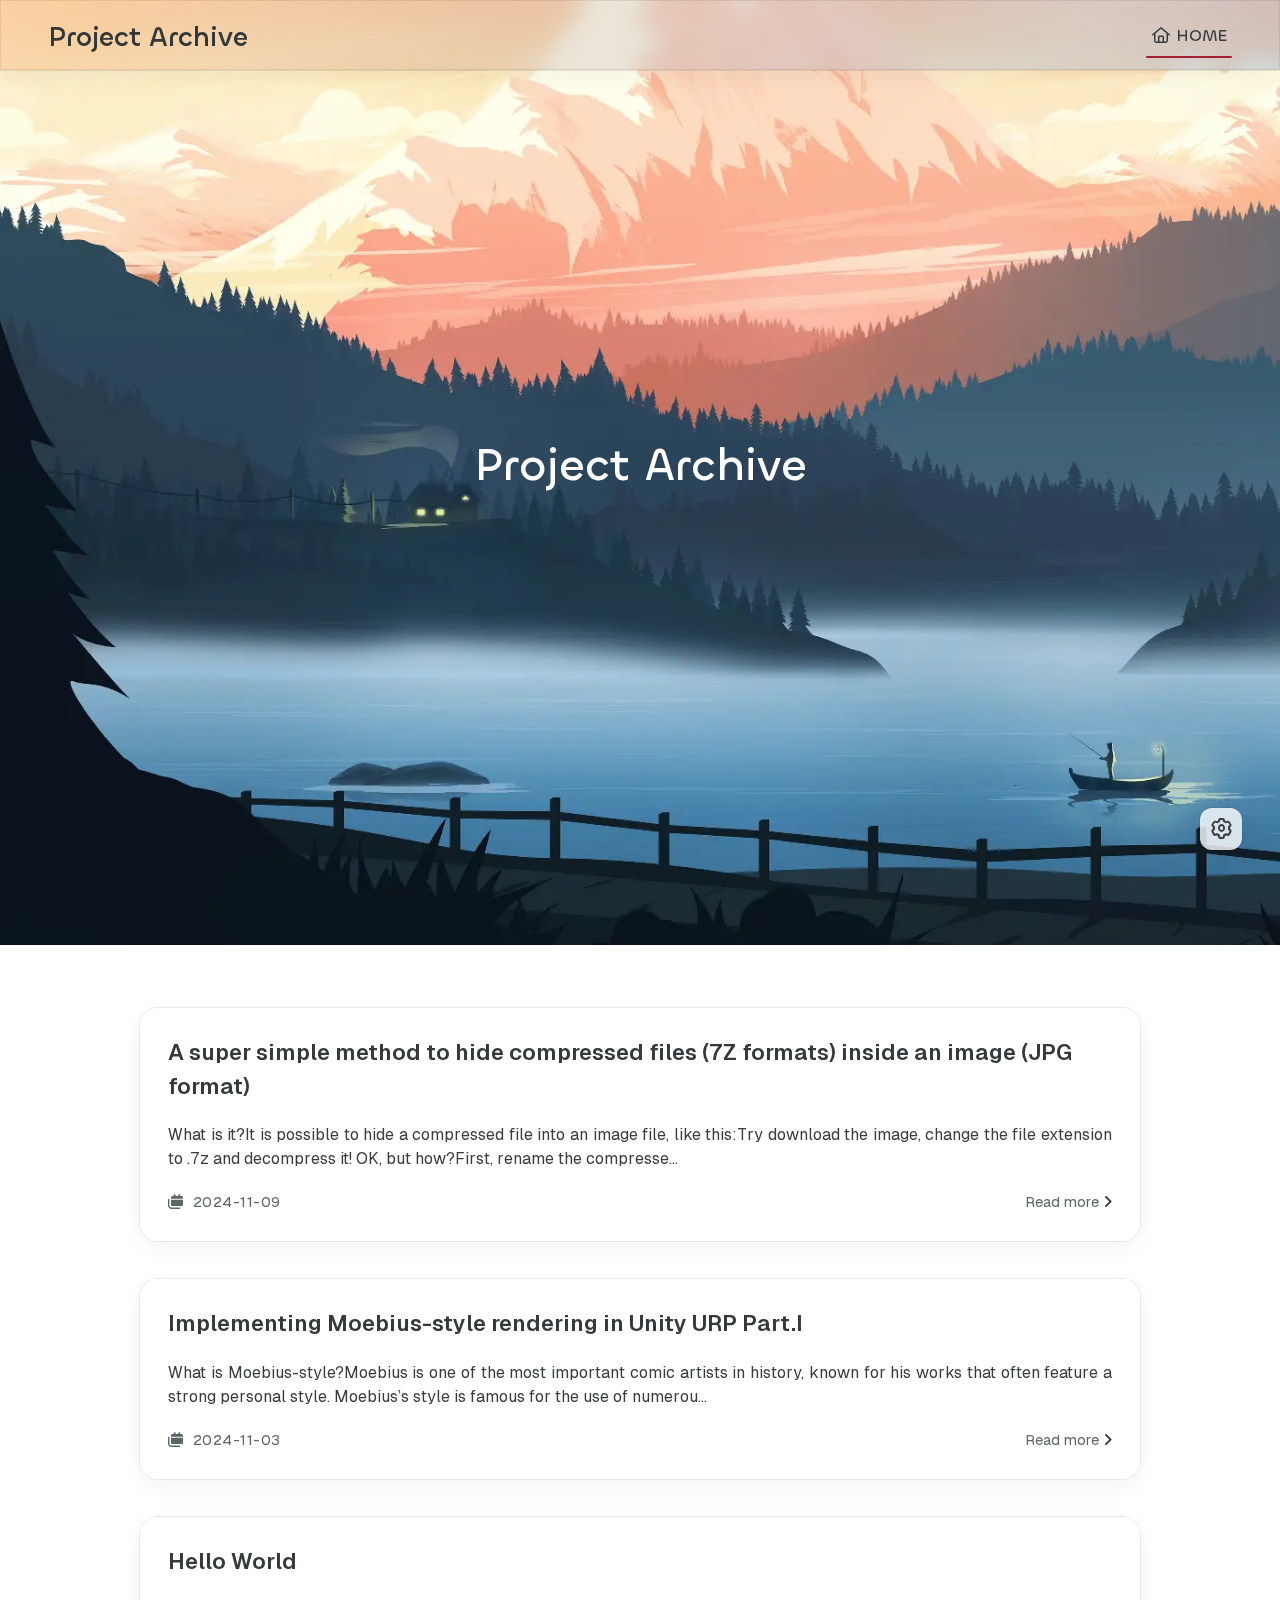
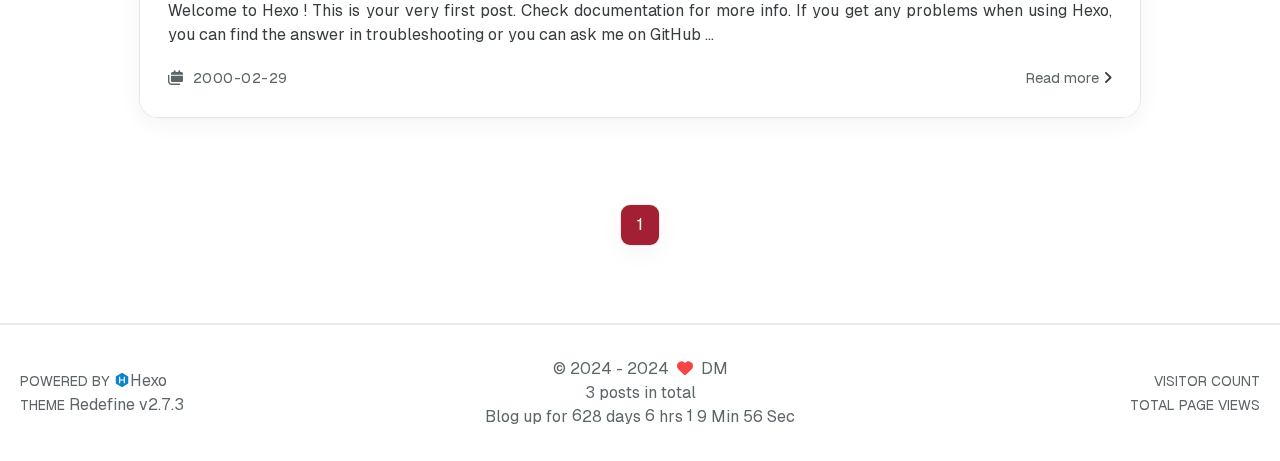
==== index.html @ 9d5a8ea9 "Site updated: 2024-11-09 23:34:41" ====
<!DOCTYPE html>
<html lang="en">
<head>
    <meta charset="utf-8">
    <meta name="viewport" content="width=device-width, initial-scale=1">
    <meta name="keywords" content="Hexo Theme Redefine">
    
    <meta name="author" content="DM">
    <!-- preconnect -->
    <link rel="preconnect" href="https://fonts.googleapis.com">
    <link rel="preconnect" href="https://fonts.gstatic.com" crossorigin>

    
    <!--- Seo Part-->
    
    <link rel="canonical" href="http://example.com/"/>
    <meta name="robots" content="index,follow">
    <meta name="googlebot" content="index,follow">
    <meta name="revisit-after" content="1 days">
    
        <meta property="og:type" content="website">
<meta property="og:title" content="Project Archive">
<meta property="og:url" content="http://example.com/index.html">
<meta property="og:site_name" content="Project Archive">
<meta property="og:locale" content="en_US">
<meta property="article:author" content="DM">
<meta name="twitter:card" content="summary">
    
    
    <!--- Icon Part-->
    <link rel="icon" type="image/png" href="/images/redefine-favicon.svg" sizes="192x192">
    <link rel="apple-touch-icon" sizes="180x180" href="/images/redefine-favicon.svg">
    <meta name="theme-color" content="#A31F34">
    <link rel="shortcut icon" href="/images/redefine-favicon.svg">
    <!--- Page Info-->
    
    <title>
        
            Project Archive - Tyler&#39;s Blog
        
    </title>

    
<link rel="stylesheet" href="/fonts/Chillax/chillax.css">


    <!--- Inject Part-->
    

    
<link rel="stylesheet" href="/css/style.css">


    
        
<link rel="stylesheet" href="/assets/build/styles.css">

    

    
<link rel="stylesheet" href="/fonts/GeistMono/geist-mono.css">

    
<link rel="stylesheet" href="/fonts/Geist/geist.css">

    <!--- Font Part-->
    
    
    
    
    
    

    <script id="hexo-configurations">
    window.config = {"hostname":"example.com","root":"/","language":"en"};
    window.theme = {"articles":{"style":{"font_size":"16px","line_height":1.5,"image_border_radius":"14px","image_alignment":"center","image_caption":false,"link_icon":true,"title_alignment":"left","headings_top_spacing":{"h1":"3.2rem","h2":"2.4rem","h3":"1.9rem","h4":"1.6rem","h5":"1.4rem","h6":"1.3rem"}},"word_count":{"enable":true,"count":true,"min2read":true},"author_label":{"enable":true,"auto":false,"list":[]},"code_block":{"copy":true,"style":"mac","highlight_theme":{"light":"github","dark":"vs2015"},"font":{"enable":false,"family":null,"url":null}},"toc":{"enable":true,"max_depth":3,"number":false,"expand":true,"init_open":true},"copyright":{"enable":true,"default":"cc_by_nc_sa"},"lazyload":true,"recommendation":{"enable":false,"title":"推荐阅读","limit":3,"mobile_limit":2,"placeholder":"/images/wallhaven-wqery6-light.webp","skip_dirs":[]}},"colors":{"primary":"#A31F34","secondary":null,"default_mode":"light"},"global":{"fonts":{"chinese":{"enable":false,"family":null,"url":null},"english":{"enable":false,"family":null,"url":null},"title":{"enable":false,"family":null,"url":null}},"content_max_width":"1000px","sidebar_width":"210px","hover":{"shadow":true,"scale":false},"scroll_progress":{"bar":false,"percentage":true},"website_counter":{"url":"https://cn.vercount.one/js","enable":true,"site_pv":true,"site_uv":true,"post_pv":true},"single_page":true,"preloader":{"enable":false,"custom_message":null},"open_graph":true,"google_analytics":{"enable":false,"id":null}},"home_banner":{"enable":true,"style":"fixed","image":{"light":"/images/wallhaven-wqery6-light.webp","dark":"/images/wallhaven-wqery6-dark.webp"},"title":"Project Archive","subtitle":{"text":[],"hitokoto":{"enable":false,"show_author":false,"api":"https://v1.hitokoto.cn"},"typing_speed":100,"backing_speed":80,"starting_delay":500,"backing_delay":1500,"loop":true,"smart_backspace":true},"text_color":{"light":"#fff","dark":"#d1d1b6"},"text_style":{"title_size":"2.8rem","subtitle_size":"1.5rem","line_height":1.2},"custom_font":{"enable":false,"family":null,"url":null},"social_links":{"enable":false,"style":"default","links":{"github":null,"instagram":null,"zhihu":null,"twitter":null,"email":null},"qrs":{"weixin":null}}},"plugins":{"feed":{"enable":false},"aplayer":{"enable":false,"type":"fixed","audios":[{"name":null,"artist":null,"url":null,"cover":null,"lrc":null}]},"mermaid":{"enable":false,"version":"9.3.0"}},"version":"2.7.3","navbar":{"auto_hide":false,"color":{"left":"#f78736","right":"#367df7","transparency":35},"width":{"home":"1200px","pages":"1000px"},"links":{"Home":{"path":"/","icon":"fa-regular fa-house"}},"search":{"enable":false,"preload":true}},"page_templates":{"friends_column":2,"tags_style":"blur"},"home":{"sidebar":{"enable":false,"position":"right","first_item":"menu","announcement":null,"show_on_mobile":true,"links":null},"article_date_format":"auto","excerpt_length":200,"categories":{"enable":true,"limit":3},"tags":{"enable":true,"limit":3}},"footerStart":"2024/11/3 00:00:00"};
    window.lang_ago = {"second":"%s seconds ago","minute":"%s minutes ago","hour":"%s hours ago","day":"%s days ago","week":"%s weeks ago","month":"%s months ago","year":"%s years ago"};
    window.data = {"masonry":false};
  </script>
    
    <!--- Fontawesome Part-->
    
<link rel="stylesheet" href="/fontawesome/fontawesome.min.css">

    
<link rel="stylesheet" href="/fontawesome/brands.min.css">

    
<link rel="stylesheet" href="/fontawesome/solid.min.css">

    
<link rel="stylesheet" href="/fontawesome/regular.min.css">

    
    
    
    
<meta name="generator" content="Hexo 7.3.0"></head>


<body>
<div class="progress-bar-container">
    

    
        <span class="pjax-progress-bar"></span>
<!--        <span class="swup-progress-icon">-->
<!--            <i class="fa-solid fa-circle-notch fa-spin"></i>-->
<!--        </span>-->
    
</div>



<main class="page-container" id="swup">

    
        
    <style>
        .home-banner-container {
            background: none !important;
        }
        .home-article-item,
        .sidebar-links,
        .sidebar-content,
        a.page-number,
        a.extend,
        .sidebar-links .links:hover,
        .right-bottom-tools,
        footer.footer {
            background-color: var(--background-color-transparent-80) !important;
        }
        .right-bottom-tools:hover,
        a.page-number:hover,
        a.extend:hover {
            background-color: var(--primary-color) !important;
        }
        .site-info,
        .home-article-sticky-label {
            background-color: var(--background-color-transparent-15) !important;
        }
        .home-article-sticky-label {
            backdrop-filter: none !important;
        }
    </style>
    <div class="home-banner-background transition-fade fixed top-0 left-0 w-screen h-screen scale-125 sm:scale-110 box-border will-change-transform bg-cover">
        <img src="/images/wallhaven-wqery6-light.webp" alt="home-banner-background" class="w-full h-full object-cover dark:hidden">
        <img src="/images/wallhaven-wqery6-dark.webp" alt="home-banner-background" class="w-full h-full object-cover hidden dark:block">
    </div>


<div class="home-banner-container flex justify-center items-center transition-fade relative">
    
    <div class="content mt-8 flex flex-col justify-center items-center">
        <div class="description flex flex-col justify-center items-center w-screen font-medium text-center"
        
        >
            Project Archive
            
            
                <p><i id="subtitle"></i></p>
            
        </div>
        
    </div>
    <script>
        const scrollToMain = ()=> {
            console.log('scroll');
            const target = document.querySelector('.main-content-container');
            target.scrollIntoView({ behavior: 'smooth'});
        }
    </script>
</div>
    

    <div class="main-content-container flex flex-col justify-between min-h-dvh">


        <div class="main-content-header">
            <header class="navbar-container px-6 md:px-12">
    <div class="navbar-content transition-navbar has-home-banner">
        <div class="left">
            
            <a class="logo-title" href="/">
                <h1>
                Project Archive
                </h1>
            </a>
        </div>

        <div class="right">
            <!-- PC -->
            <div class="desktop">
                <ul class="navbar-list">
                    
                        
                            

                            <li class="navbar-item">
                                <!-- Menu -->
                                <a class="active"
                                   href="/"
                                        >
                                    <i class="fa-regular fa-house fa-fw"></i>
                                    HOME
                                    
                                </a>

                                <!-- Submenu -->
                                
                            </li>
                    
                    
                </ul>
            </div>
            <!-- Mobile -->
            <div class="mobile">
                
                <div class="icon-item navbar-bar">
                    <div class="navbar-bar-middle"></div>
                </div>
            </div>
        </div>
    </div>

    <!-- Mobile sheet -->
    <div class="navbar-drawer h-dvh w-full absolute top-0 left-0 bg-background-color flex flex-col justify-between">
        <ul class="drawer-navbar-list flex flex-col px-4 justify-center items-start">
            
                
                    

                    <li class="drawer-navbar-item text-base my-1.5 flex flex-col w-full">
                        
                        <a class="py-1.5 px-2 flex flex-row items-center justify-between gap-1 hover:!text-primary active:!text-primary text-2xl font-semibold group border-b border-border-color hover:border-primary w-full active"
                           href="/"
                        >
                            <span>
                                HOME
                            </span>
                            
                                <i class="fa-regular fa-house fa-sm fa-fw"></i>
                            
                        </a>
                        

                        
                    </li>
            

            
            
        </ul>

        <div class="statistics flex justify-around my-2.5">
    <a class="item tag-count-item flex flex-col justify-center items-center w-20" href="/tags">
        <div class="number text-2xl sm:text-xl text-second-text-color font-semibold">0</div>
        <div class="label text-third-text-color text-sm">Tags</div>
    </a>
    <a class="item tag-count-item flex flex-col justify-center items-center w-20" href="/categories">
        <div class="number text-2xl sm:text-xl text-second-text-color font-semibold">0</div>
        <div class="label text-third-text-color text-sm">Categories</div>
    </a>
    <a class="item tag-count-item flex flex-col justify-center items-center w-20" href="/archives">
        <div class="number text-2xl sm:text-xl text-second-text-color font-semibold">3</div>
        <div class="label text-third-text-color text-sm">Posts</div>
    </a>
</div>
    </div>

    <div class="window-mask"></div>

</header>


        </div>

        <div class="main-content-body">

            

            <div class="main-content">

                
                    <div class="home-content-container">
    <ul class="home-article-list">
        
            <li class="home-article-item">

                

                

                
                <div class="flex flex-col gap-5 px-7 pb-7 pt-7">
                    <h3 class="home-article-title">
                        <a href="/2024/11/09/ZipJpg/">
                            A super simple method to hide compressed files (7Z formats) inside an image (JPG format)
                        </a>
                    </h3>

                    <div class="home-article-content markdown-body">
                        
                            
                            What is it?It is possible to hide a compressed file into an image file, like this:Try download the image, change the file extension to .7z and decompress it!
OK, but how?First, rename the compresse...
                        
                    </div>

                    <div class="home-article-meta-info-container">
    <div class="home-article-meta-info">
        <span><i class="fa-solid fa-calendars"></i>&nbsp;
            <span class="home-article-date" data-date="Sat Nov 09 2024 22:50:28 GMT+0800">
                
                    2024-11-09
                
            </span>
        </span>
        
        
    </div>

    <a href="/2024/11/09/ZipJpg/">Read more<span class="seo-reader-text">A super simple method to hide compressed files (7Z formats) inside an image (JPG format)</span>&nbsp;<i class="fa-solid fa-angle-right"></i></a>
</div>

                </div>
            </li>
        
            <li class="home-article-item">

                

                

                
                <div class="flex flex-col gap-5 px-7 pb-7 pt-7">
                    <h3 class="home-article-title">
                        <a href="/2024/11/03/Moebius-1/">
                            Implementing Moebius-style rendering in Unity URP Part.I
                        </a>
                    </h3>

                    <div class="home-article-content markdown-body">
                        
                            
                            What is Moebius-style?Moebius is one of the most important comic artists in history, known for his works that often feature a strong personal style. Moebius’s style is famous for the use of numerou...
                        
                    </div>

                    <div class="home-article-meta-info-container">
    <div class="home-article-meta-info">
        <span><i class="fa-solid fa-calendars"></i>&nbsp;
            <span class="home-article-date" data-date="Sun Nov 03 2024 00:30:18 GMT+0800">
                
                    2024-11-03
                
            </span>
        </span>
        
        
    </div>

    <a href="/2024/11/03/Moebius-1/">Read more<span class="seo-reader-text">Implementing Moebius-style rendering in Unity URP Part.I</span>&nbsp;<i class="fa-solid fa-angle-right"></i></a>
</div>

                </div>
            </li>
        
            <li class="home-article-item">

                

                

                
                <div class="flex flex-col gap-5 px-7 pb-7 pt-7">
                    <h3 class="home-article-title">
                        <a href="/2000/02/29/hello-world/">
                            Hello World
                        </a>
                    </h3>

                    <div class="home-article-content markdown-body">
                        
                            
                            Welcome to Hexo ! This is your very first post. Check documentation  for more info. If you get any problems when using Hexo, you can find the answer in troubleshooting  or you can ask me on GitHub ...
                        
                    </div>

                    <div class="home-article-meta-info-container">
    <div class="home-article-meta-info">
        <span><i class="fa-solid fa-calendars"></i>&nbsp;
            <span class="home-article-date" data-date="Tue Feb 29 2000 00:00:00 GMT+0800">
                
                    2000-02-29
                
            </span>
        </span>
        
        
    </div>

    <a href="/2000/02/29/hello-world/">Read more<span class="seo-reader-text">Hello World</span>&nbsp;<i class="fa-solid fa-angle-right"></i></a>
</div>

                </div>
            </li>
        
    </ul>

    <div class="home-paginator px-7 py-5">
        <div class="paginator">
    <span class="page-number current">1</span>
</div>

    </div>
</div>

                    <div class="comment-container pjax"></div>
                

            </div>

            

        </div>

        <div class="main-content-footer">
            <footer class="footer mt-5 py-5 h-auto text-base text-third-text-color relative border-t-2 border-t-border-color">
    <div class="info-container py-3 text-center">
        
        <div class="text-center">
            &copy;
            
              <span>2024</span>
              -
            
            2024&nbsp;&nbsp;<i class="fa-solid fa-heart fa-beat" style="--fa-animation-duration: 0.5s; color: #f54545"></i>&nbsp;&nbsp;<a href="/">DM</a>
            
                
                <p class="post-count space-x-0.5">
                    <span>
                        3 posts in total
                    </span>
                    
                </p>
            
        </div>
        
            <script data-swup-reload-script src="https://cn.vercount.one/js"></script>
            <div class="relative text-center lg:absolute lg:right-[20px] lg:top-1/2 lg:-translate-y-1/2 lg:text-right">
                
                    <span id="busuanzi_container_site_uv" class="lg:!block">
                        <span class="text-sm">VISITOR COUNT</span>
                        <span id="busuanzi_value_site_uv"></span>
                    </span>
                
                
                    <span id="busuanzi_container_site_pv" class="lg:!block">
                        <span class="text-sm">TOTAL PAGE VIEWS</span>
                        <span id="busuanzi_value_site_pv"></span>
                    </span>
                
            </div>
        
        <div class="relative text-center lg:absolute lg:left-[20px] lg:top-1/2 lg:-translate-y-1/2 lg:text-left">
            <span class="lg:block text-sm">POWERED BY <?xml version="1.0" encoding="utf-8"?><!DOCTYPE svg PUBLIC "-//W3C//DTD SVG 1.1//EN" "http://www.w3.org/Graphics/SVG/1.1/DTD/svg11.dtd"><svg class="relative top-[2px] inline-block align-baseline" version="1.1" id="圖層_1" xmlns="http://www.w3.org/2000/svg" xmlns:xlink="http://www.w3.org/1999/xlink" x="0px" y="0px" width="1rem" height="1rem" viewBox="0 0 512 512" enable-background="new 0 0 512 512" xml:space="preserve"><path fill="#0E83CD" d="M256.4,25.8l-200,115.5L56,371.5l199.6,114.7l200-115.5l0.4-230.2L256.4,25.8z M349,354.6l-18.4,10.7l-18.6-11V275H200v79.6l-18.4,10.7l-18.6-11v-197l18.5-10.6l18.5,10.8V237h112v-79.6l18.5-10.6l18.5,10.8V354.6z"/></svg><a target="_blank" class="text-base" href="https://hexo.io">Hexo</a></span>
            <span class="text-sm lg:block">THEME&nbsp;<a class="text-base" target="_blank" href="https://github.com/EvanNotFound/hexo-theme-redefine">Redefine v2.7.3</a></span>
        </div>
        
        
            <div>
                Blog up for <span class="odometer" id="runtime_days" ></span> days <span class="odometer" id="runtime_hours"></span> hrs <span class="odometer" id="runtime_minutes"></span> Min <span class="odometer" id="runtime_seconds"></span> Sec
            </div>
        
        
            <script data-swup-reload-script>
                try {
                    function odometer_init() {
                    const elements = document.querySelectorAll('.odometer');
                    elements.forEach(el => {
                        new Odometer({
                            el,
                            format: '( ddd).dd',
                            duration: 200
                        });
                    });
                    }
                    odometer_init();
                } catch (error) {}
            </script>
        
        
        
    </div>  
</footer>
        </div>
    </div>

    

    <div class="right-side-tools-container">
        <div class="side-tools-container">
    <ul class="hidden-tools-list">
        <li class="right-bottom-tools tool-font-adjust-plus flex justify-center items-center">
            <i class="fa-regular fa-magnifying-glass-plus"></i>
        </li>

        <li class="right-bottom-tools tool-font-adjust-minus flex justify-center items-center">
            <i class="fa-regular fa-magnifying-glass-minus"></i>
        </li>

        <li class="right-bottom-tools tool-dark-light-toggle flex justify-center items-center">
            <i class="fa-regular fa-moon"></i>
        </li>

        <!-- rss -->
        

        

        <li class="right-bottom-tools tool-scroll-to-bottom flex justify-center items-center">
            <i class="fa-regular fa-arrow-down"></i>
        </li>
    </ul>

    <ul class="visible-tools-list">
        <li class="right-bottom-tools toggle-tools-list flex justify-center items-center">
            <i class="fa-regular fa-cog fa-spin"></i>
        </li>
        
            <li class="right-bottom-tools tool-scroll-to-top flex justify-center items-center">
                <i class="arrow-up fas fa-arrow-up"></i>
                <span class="percent"></span>
            </li>
        
        
    </ul>
</div>

    </div>

    <div class="image-viewer-container">
    <img src="">
</div>


    

</main>


    
<script src="/js/libs/Swup.min.js"></script>

<script src="/js/libs/SwupSlideTheme.min.js"></script>

<script src="/js/libs/SwupScriptsPlugin.min.js"></script>

<script src="/js/libs/SwupProgressPlugin.min.js"></script>

<script src="/js/libs/SwupScrollPlugin.min.js"></script>

<script src="/js/libs/SwupPreloadPlugin.min.js"></script>

<script>
    const swup = new Swup({
        plugins: [
            new SwupScriptsPlugin({
                optin: true,
            }),
            new SwupProgressPlugin(),
            new SwupScrollPlugin({
                offset: 80,
            }),
            new SwupSlideTheme({
                mainElement: ".main-content-body",
            }),
            new SwupPreloadPlugin(),
        ],
        containers: ["#swup"],
    });
</script>








<script src="/js/tools/imageViewer.js" type="module"></script>

<script src="/js/utils.js" type="module"></script>

<script src="/js/main.js" type="module"></script>

<script src="/js/layouts/navbarShrink.js" type="module"></script>

<script src="/js/tools/scrollTopBottom.js" type="module"></script>

<script src="/js/tools/lightDarkSwitch.js" type="module"></script>

<script src="/js/layouts/categoryList.js" type="module"></script>





    
<script src="/js/tools/codeBlock.js" type="module"></script>




    
<script src="/js/layouts/lazyload.js" type="module"></script>




    
<script src="/js/tools/runtime.js"></script>

    
<script src="/js/libs/odometer.min.js"></script>

    
<link rel="stylesheet" href="/assets/odometer-theme-minimal.css">




  
<script src="/js/libs/Typed.min.js"></script>

  
<script src="/js/plugins/typed.js" type="module"></script>








    
<script src="/js/libs/anime.min.js"></script>





    
<script src="/js/tools/tocToggle.js" type="module" data-swup-reload-script=""></script>

<script src="/js/layouts/toc.js" type="module" data-swup-reload-script=""></script>

<script src="/js/plugins/tabs.js" type="module" data-swup-reload-script=""></script>




<script src="/js/libs/moment-with-locales.min.js" data-swup-reload-script=""></script>


<script src="/js/layouts/essays.js" type="module" data-swup-reload-script=""></script>




</body>
</html>
---- fonts/Chillax/chillax.css ----
/**
 * @license
 *
 * Font Family: Chillax
 * Designed by: Manushi Parikh
 * URL: https://www.fontshare.com/fonts/chillax
 * © 2023 Indian Type Foundry
 *
 * Font Style:
 * Chillax Variable(Variable font)
 *
*/


/**
* This is a variable font
* You can controll variable axes as shown below:
* font-variation-settings: 'wght' 700.0;
*
* available axes:

* 'wght' (range from 200.0 to 700.0)

*/

@font-face {
    font-family: 'Chillax-Variable';
    src:local('Chillax-Variable'),
        local('ChillaxVariable'),
        local('Chillax Variable'),
        local('Chillax'),
        url('Chillax-Variable.woff2') format('woff2'),
        url('Chillax-Variable.woff') format('woff'),
        url('Chillax-Variable.ttf') format('truetype');
    font-weight: 200 700;
    font-display: swap;
    font-style: normal;
}
---- css/style.css ----
@tailwind base;
@tailwind components;
@tailwind utilities;
.title-hover-animation {
  display: inline-block;
  position: relative;
  border-bottom: none;
  line-height: 1.3;
  vertical-align: top;
  color: var(--second-text-color);
}
.title-hover-animation::before {
  content: '';
  position: absolute;
  width: 100%;
  height: 2px;
  bottom: -4px;
  left: 0;
  background-color: var(--second-text-color);
  visibility: hidden;
  transform: scaleX(0);
  transition-property: color, background, box-shadow, border-color, visibility, transform;
  transition-delay: 0s, 0s, 0s, 0s, 0s, 0s;
  transition-duration: 0.2s, 0.2s, 0.2s, 0.2s, 0.2s, 0.2s;
  transition-timing-function: ease, ease, ease, ease, ease-in-out, ease-in-out;
}
@-moz-keyframes fade-in-down {
  0% {
    opacity: 0;
    transform: translateY(-50px);
  }
  100% {
    opacity: 1;
    transform: translateY(0);
  }
}
@-webkit-keyframes fade-in-down {
  0% {
    opacity: 0;
    transform: translateY(-50px);
  }
  100% {
    opacity: 1;
    transform: translateY(0);
  }
}
@-o-keyframes fade-in-down {
  0% {
    opacity: 0;
    transform: translateY(-50px);
  }
  100% {
    opacity: 1;
    transform: translateY(0);
  }
}
@keyframes fade-in-down {
  0% {
    opacity: 0;
    transform: translateY(-50px);
  }
  100% {
    opacity: 1;
    transform: translateY(0);
  }
}
@-moz-keyframes icon-animate {
  0%, 100% {
    transform: scale(1);
  }
  10%, 30% {
    transform: scale(0.88);
  }
  20%, 40%, 60%, 80% {
    transform: scale(1.08);
  }
  50%, 70% {
    transform: scale(1.08);
  }
}
@-webkit-keyframes icon-animate {
  0%, 100% {
    transform: scale(1);
  }
  10%, 30% {
    transform: scale(0.88);
  }
  20%, 40%, 60%, 80% {
    transform: scale(1.08);
  }
  50%, 70% {
    transform: scale(1.08);
  }
}
@-o-keyframes icon-animate {
  0%, 100% {
    transform: scale(1);
  }
  10%, 30% {
    transform: scale(0.88);
  }
  20%, 40%, 60%, 80% {
    transform: scale(1.08);
  }
  50%, 70% {
    transform: scale(1.08);
  }
}
@keyframes icon-animate {
  0%, 100% {
    transform: scale(1);
  }
  10%, 30% {
    transform: scale(0.88);
  }
  20%, 40%, 60%, 80% {
    transform: scale(1.08);
  }
  50%, 70% {
    transform: scale(1.08);
  }
}
:root {
  --background-color: #fff;
  --background-color-transparent: rgba(255,255,255,0.6);
  --background-color-transparent-15: rgba(255,255,255,0.15);
  --background-color-transparent-40: rgba(255,255,255,0.4);
  --background-color-transparent-80: rgba(255,255,255,0.8);
  --second-background-color: #fafafa;
  --third-background-color: #f7f7f7;
  --third-background-color-transparent: rgba(241,241,241,0.6);
  --primary-color: #a31f34;
  --first-text-color: #323739;
  --second-text-color: #343a3c;
  --third-text-color: #5c6669;
  --fourth-text-color: #eaeced;
  --default-text-color: #373d3f;
  --invert-text-color: #bebec6;
  --border-color: rgba(0,0,0,0.08);
  --selection-color: #be243c;
  --shadow-color-1: rgba(0,0,0,0.08);
  --shadow-color-2: rgba(0,0,0,0.05);
  --shadow-hover-color: rgba(0,0,0,0.28);
  --scrollbar-color: #c1c1c1;
  --scrollbar-color-hover: #a1a1a1;
  --scroll-bar-bg-color: #fafafa;
  --link-color: #323739;
  --copyright-info-color: #c03;
  --avatar-background-color: #06c;
  --pjax-progress-bar-color: linear-gradient(45deg, #f10006, #ef5b00, #e59c01, #19ca05, #00cab5, #0264c8, #c303c3);
  --archive-timeline-last-child-color: linear-gradient(to bottom, #e8e8e8 60%, rgba(0,0,0,0) 100%) 1 100%;
  --note-blue-title-bg: #d6f7fb;
  --note-red-title-bg: #fde9e9;
  --note-cyan-title-bg: #e9fdf9;
  --note-green-title-bg: #e9fde9;
  --note-yellow-title-bg: #fdf9e9;
  --note-gray-title-bg: #f9f9f9;
  --note-type-title-bg: #fdf3e9;
  --note-black-title-bg: #e9e9e9;
  --note-purple-title-bg: #f9e9fd;
  --home-banner-text-color: #fff;
  --home-banner-icons-container-border-color: rgba(255,255,255,0.35);
  --home-banner-icons-container-background-color: rgba(255,255,255,0.3);
  --redefine-box-shadow: var(--shadow-color-2) 0px 6px 24px 0px, var(--shadow-color-1) 0px 0px 0px 1px;
  --redefine-box-shadow-hover: var(--shadow-color-2) 0px 6px 24px 0px, var(--shadow-color-1) 0px 0px 0px 1px, var(--shadow-color-1) 0px 0px 0px 1px inset;
  --redefine-box-shadow-flat: var(--shadow-color-2) 0px 1px 4px 0px, var(--shadow-color-1) 0px 0px 0px 1px;
  --redefine-box-shadow-flat-hover: var(--shadow-color-2) 0px 1px 4px 0px, var(--shadow-color-1) 0px 0px 0px 1px, var(--shadow-color-1) 0px 0px 0px 1px inset;
  --mermaid-theme: '';
}
@media (prefers-color-scheme: light) {
  :root {
    --background-color: #fff;
    --background-color-transparent: rgba(255,255,255,0.6);
    --background-color-transparent-15: rgba(255,255,255,0.15);
    --background-color-transparent-40: rgba(255,255,255,0.4);
    --background-color-transparent-80: rgba(255,255,255,0.8);
    --second-background-color: #fafafa;
    --third-background-color: #f7f7f7;
    --third-background-color-transparent: rgba(241,241,241,0.6);
    --primary-color: #a31f34;
    --first-text-color: #323739;
    --second-text-color: #343a3c;
    --third-text-color: #5c6669;
    --fourth-text-color: #eaeced;
    --default-text-color: #373d3f;
    --invert-text-color: #bebec6;
    --border-color: rgba(0,0,0,0.08);
    --selection-color: #be243c;
    --shadow-color-1: rgba(0,0,0,0.08);
    --shadow-color-2: rgba(0,0,0,0.05);
    --shadow-hover-color: rgba(0,0,0,0.28);
    --scrollbar-color: #c1c1c1;
    --scrollbar-color-hover: #a1a1a1;
    --scroll-bar-bg-color: #fafafa;
    --link-color: #323739;
    --copyright-info-color: #c03;
    --avatar-background-color: #06c;
    --pjax-progress-bar-color: linear-gradient(45deg, #f10006, #ef5b00, #e59c01, #19ca05, #00cab5, #0264c8, #c303c3);
    --archive-timeline-last-child-color: linear-gradient(to bottom, #e8e8e8 60%, rgba(0,0,0,0) 100%) 1 100%;
    --note-blue-title-bg: #d6f7fb;
    --note-red-title-bg: #fde9e9;
    --note-cyan-title-bg: #e9fdf9;
    --note-green-title-bg: #e9fde9;
    --note-yellow-title-bg: #fdf9e9;
    --note-gray-title-bg: #f9f9f9;
    --note-type-title-bg: #fdf3e9;
    --note-black-title-bg: #e9e9e9;
    --note-purple-title-bg: #f9e9fd;
    --home-banner-text-color: #fff;
    --home-banner-icons-container-border-color: rgba(255,255,255,0.35);
    --home-banner-icons-container-background-color: rgba(255,255,255,0.3);
    --redefine-box-shadow: var(--shadow-color-2) 0px 6px 24px 0px, var(--shadow-color-1) 0px 0px 0px 1px;
    --redefine-box-shadow-hover: var(--shadow-color-2) 0px 6px 24px 0px, var(--shadow-color-1) 0px 0px 0px 1px, var(--shadow-color-1) 0px 0px 0px 1px inset;
    --redefine-box-shadow-flat: var(--shadow-color-2) 0px 1px 4px 0px, var(--shadow-color-1) 0px 0px 0px 1px;
    --redefine-box-shadow-flat-hover: var(--shadow-color-2) 0px 1px 4px 0px, var(--shadow-color-1) 0px 0px 0px 1px, var(--shadow-color-1) 0px 0px 0px 1px inset;
    --mermaid-theme: '';
  }
}
@media (prefers-color-scheme: dark) {
  :root {
    --background-color: #202124;
    --background-color-transparent: rgba(32,33,36,0.4);
    --background-color-transparent-15: rgba(32,33,36,0.15);
    --background-color-transparent-40: rgba(32,33,36,0.4);
    --background-color-transparent-80: rgba(32,33,36,0.8);
    --second-background-color: #242529;
    --third-background-color: #292b2f;
    --third-background-color-transparent: rgba(32,33,36,0.6);
    --primary-color: #a31f34;
    --first-text-color: #d2d2d7;
    --second-text-color: #cbcbd1;
    --third-text-color: #9595a2;
    --fourth-text-color: #242429;
    --default-text-color: #bebec6;
    --invert-text-color: #373d3f;
    --border-color: rgba(255,255,255,0.08);
    --selection-color: #be243c;
    --shadow-color-1: rgba(255,255,255,0.08);
    --shadow-color-2: rgba(255,255,255,0.05);
    --shadow-hover-color: rgba(69,69,69,0.28);
    --scrollbar-color: #898989;
    --scrollbar-color-hover: #a1a1a1;
    --scroll-bar-bg-color: #2a2c30;
    --link-color: #c5c5cc;
    --copyright-info-color: #a30029;
    --avatar-background-color: #005cb8;
    --pjax-progress-bar-color: linear-gradient(45deg, #ea404a, #ea722f, #e9a71f, #67e559, #18ecec, #1b85f1, #ee1dee);
    --archive-timeline-last-child-color: linear-gradient(to bottom, #323232 60%, rgba(255,255,255,0) 100%) 1 100%;
    --note-blue-title-bg: #1e3e46;
    --note-red-title-bg: #4e1e1e;
    --note-cyan-title-bg: #1e4e4e;
    --note-green-title-bg: #1e4e1e;
    --note-yellow-title-bg: #4e4e1e;
    --note-gray-title-bg: #4e4e4e;
    --note-type-title-bg: #4e3a1e;
    --note-black-title-bg: #1e1e1e;
    --note-purple-title-bg: #4e1e4e;
    --home-banner-text-color: #d1d1b6;
    --home-banner-icons-container-border-color: rgba(197,197,197,0.35);
    --home-banner-icons-container-background-color: rgba(197,197,197,0.3);
    --redefine-box-shadow: var(--shadow-color-2) 0px 6px 24px 0px, var(--shadow-color-1) 0px 0px 0px 1px;
    --redefine-box-shadow-hover: var(--shadow-color-2) 0px 6px 24px 0px, var(--shadow-color-1) 0px 0px 0px 1px, var(--shadow-color-1) 0px 0px 0px 1px inset;
    --redefine-box-shadow-flat: var(--shadow-color-2) 0px 1px 4px 0px, var(--shadow-color-1) 0px 0px 0px 1px;
    --redefine-box-shadow-flat-hover: var(--shadow-color-2) 0px 1px 4px 0px, var(--shadow-color-1) 0px 0px 0px 1px, var(--shadow-color-1) 0px 0px 0px 1px inset;
    --mermaid-theme: '';
  }
}
.light-mode {
  --background-color: #fff;
  --background-color-transparent: rgba(255,255,255,0.6);
  --background-color-transparent-15: rgba(255,255,255,0.15);
  --background-color-transparent-40: rgba(255,255,255,0.4);
  --background-color-transparent-80: rgba(255,255,255,0.8);
  --second-background-color: #fafafa;
  --third-background-color: #f7f7f7;
  --third-background-color-transparent: rgba(241,241,241,0.6);
  --primary-color: #a31f34;
  --first-text-color: #323739;
  --second-text-color: #343a3c;
  --third-text-color: #5c6669;
  --fourth-text-color: #eaeced;
  --default-text-color: #373d3f;
  --invert-text-color: #bebec6;
  --border-color: rgba(0,0,0,0.08);
  --selection-color: #be243c;
  --shadow-color-1: rgba(0,0,0,0.08);
  --shadow-color-2: rgba(0,0,0,0.05);
  --shadow-hover-color: rgba(0,0,0,0.28);
  --scrollbar-color: #c1c1c1;
  --scrollbar-color-hover: #a1a1a1;
  --scroll-bar-bg-color: #fafafa;
  --link-color: #323739;
  --copyright-info-color: #c03;
  --avatar-background-color: #06c;
  --pjax-progress-bar-color: linear-gradient(45deg, #f10006, #ef5b00, #e59c01, #19ca05, #00cab5, #0264c8, #c303c3);
  --archive-timeline-last-child-color: linear-gradient(to bottom, #e8e8e8 60%, rgba(0,0,0,0) 100%) 1 100%;
  --note-blue-title-bg: #d6f7fb;
  --note-red-title-bg: #fde9e9;
  --note-cyan-title-bg: #e9fdf9;
  --note-green-title-bg: #e9fde9;
  --note-yellow-title-bg: #fdf9e9;
  --note-gray-title-bg: #f9f9f9;
  --note-type-title-bg: #fdf3e9;
  --note-black-title-bg: #e9e9e9;
  --note-purple-title-bg: #f9e9fd;
  --home-banner-text-color: #fff;
  --home-banner-icons-container-border-color: rgba(255,255,255,0.35);
  --home-banner-icons-container-background-color: rgba(255,255,255,0.3);
  --redefine-box-shadow: var(--shadow-color-2) 0px 6px 24px 0px, var(--shadow-color-1) 0px 0px 0px 1px;
  --redefine-box-shadow-hover: var(--shadow-color-2) 0px 6px 24px 0px, var(--shadow-color-1) 0px 0px 0px 1px, var(--shadow-color-1) 0px 0px 0px 1px inset;
  --redefine-box-shadow-flat: var(--shadow-color-2) 0px 1px 4px 0px, var(--shadow-color-1) 0px 0px 0px 1px;
  --redefine-box-shadow-flat-hover: var(--shadow-color-2) 0px 1px 4px 0px, var(--shadow-color-1) 0px 0px 0px 1px, var(--shadow-color-1) 0px 0px 0px 1px inset;
  --mermaid-theme: '';
}
.dark-mode {
  --background-color: #202124;
  --background-color-transparent: rgba(32,33,36,0.4);
  --background-color-transparent-15: rgba(32,33,36,0.15);
  --background-color-transparent-40: rgba(32,33,36,0.4);
  --background-color-transparent-80: rgba(32,33,36,0.8);
  --second-background-color: #242529;
  --third-background-color: #292b2f;
  --third-background-color-transparent: rgba(32,33,36,0.6);
  --primary-color: #a31f34;
  --first-text-color: #d2d2d7;
  --second-text-color: #cbcbd1;
  --third-text-color: #9595a2;
  --fourth-text-color: #242429;
  --default-text-color: #bebec6;
  --invert-text-color: #373d3f;
  --border-color: rgba(255,255,255,0.08);
  --selection-color: #be243c;
  --shadow-color-1: rgba(255,255,255,0.08);
  --shadow-color-2: rgba(255,255,255,0.05);
  --shadow-hover-color: rgba(69,69,69,0.28);
  --scrollbar-color: #898989;
  --scrollbar-color-hover: #a1a1a1;
  --scroll-bar-bg-color: #2a2c30;
  --link-color: #c5c5cc;
  --copyright-info-color: #a30029;
  --avatar-background-color: #005cb8;
  --pjax-progress-bar-color: linear-gradient(45deg, #ea404a, #ea722f, #e9a71f, #67e559, #18ecec, #1b85f1, #ee1dee);
  --archive-timeline-last-child-color: linear-gradient(to bottom, #323232 60%, rgba(255,255,255,0) 100%) 1 100%;
  --note-blue-title-bg: #1e3e46;
  --note-red-title-bg: #4e1e1e;
  --note-cyan-title-bg: #1e4e4e;
  --note-green-title-bg: #1e4e1e;
  --note-yellow-title-bg: #4e4e1e;
  --note-gray-title-bg: #4e4e4e;
  --note-type-title-bg: #4e3a1e;
  --note-black-title-bg: #1e1e1e;
  --note-purple-title-bg: #4e1e4e;
  --home-banner-text-color: #d1d1b6;
  --home-banner-icons-container-border-color: rgba(197,197,197,0.35);
  --home-banner-icons-container-background-color: rgba(197,197,197,0.3);
  --redefine-box-shadow: var(--shadow-color-2) 0px 6px 24px 0px, var(--shadow-color-1) 0px 0px 0px 1px;
  --redefine-box-shadow-hover: var(--shadow-color-2) 0px 6px 24px 0px, var(--shadow-color-1) 0px 0px 0px 1px, var(--shadow-color-1) 0px 0px 0px 1px inset;
  --redefine-box-shadow-flat: var(--shadow-color-2) 0px 1px 4px 0px, var(--shadow-color-1) 0px 0px 0px 1px;
  --redefine-box-shadow-flat-hover: var(--shadow-color-2) 0px 1px 4px 0px, var(--shadow-color-1) 0px 0px 0px 1px, var(--shadow-color-1) 0px 0px 0px 1px inset;
  --mermaid-theme: '';
}
:root {
  --background-color: #fff;
  --background-color-transparent: rgba(255,255,255,0.6);
  --background-color-transparent-15: rgba(255,255,255,0.15);
  --background-color-transparent-40: rgba(255,255,255,0.4);
  --background-color-transparent-80: rgba(255,255,255,0.8);
  --second-background-color: #fafafa;
  --third-background-color: #f7f7f7;
  --third-background-color-transparent: rgba(241,241,241,0.6);
  --primary-color: #a31f34;
  --first-text-color: #323739;
  --second-text-color: #343a3c;
  --third-text-color: #5c6669;
  --fourth-text-color: #eaeced;
  --default-text-color: #373d3f;
  --invert-text-color: #bebec6;
  --border-color: rgba(0,0,0,0.08);
  --selection-color: #be243c;
  --shadow-color-1: rgba(0,0,0,0.08);
  --shadow-color-2: rgba(0,0,0,0.05);
  --shadow-hover-color: rgba(0,0,0,0.28);
  --scrollbar-color: #c1c1c1;
  --scrollbar-color-hover: #a1a1a1;
  --scroll-bar-bg-color: #fafafa;
  --link-color: #323739;
  --copyright-info-color: #c03;
  --avatar-background-color: #06c;
  --pjax-progress-bar-color: linear-gradient(45deg, #f10006, #ef5b00, #e59c01, #19ca05, #00cab5, #0264c8, #c303c3);
  --archive-timeline-last-child-color: linear-gradient(to bottom, #e8e8e8 60%, rgba(0,0,0,0) 100%) 1 100%;
  --note-blue-title-bg: #d6f7fb;
  --note-red-title-bg: #fde9e9;
  --note-cyan-title-bg: #e9fdf9;
  --note-green-title-bg: #e9fde9;
  --note-yellow-title-bg: #fdf9e9;
  --note-gray-title-bg: #f9f9f9;
  --note-type-title-bg: #fdf3e9;
  --note-black-title-bg: #e9e9e9;
  --note-purple-title-bg: #f9e9fd;
  --home-banner-text-color: #fff;
  --home-banner-icons-container-border-color: rgba(255,255,255,0.35);
  --home-banner-icons-container-background-color: rgba(255,255,255,0.3);
  --redefine-box-shadow: var(--shadow-color-2) 0px 6px 24px 0px, var(--shadow-color-1) 0px 0px 0px 1px;
  --redefine-box-shadow-hover: var(--shadow-color-2) 0px 6px 24px 0px, var(--shadow-color-1) 0px 0px 0px 1px, var(--shadow-color-1) 0px 0px 0px 1px inset;
  --redefine-box-shadow-flat: var(--shadow-color-2) 0px 1px 4px 0px, var(--shadow-color-1) 0px 0px 0px 1px;
  --redefine-box-shadow-flat-hover: var(--shadow-color-2) 0px 1px 4px 0px, var(--shadow-color-1) 0px 0px 0px 1px, var(--shadow-color-1) 0px 0px 0px 1px inset;
  --mermaid-theme: '';
}
@media (prefers-color-scheme: light) {
  :root {
    --background-color: #fff;
    --background-color-transparent: rgba(255,255,255,0.6);
    --background-color-transparent-15: rgba(255,255,255,0.15);
    --background-color-transparent-40: rgba(255,255,255,0.4);
    --background-color-transparent-80: rgba(255,255,255,0.8);
    --second-background-color: #fafafa;
    --third-background-color: #f7f7f7;
    --third-background-color-transparent: rgba(241,241,241,0.6);
    --primary-color: #a31f34;
    --first-text-color: #323739;
    --second-text-color: #343a3c;
    --third-text-color: #5c6669;
    --fourth-text-color: #eaeced;
    --default-text-color: #373d3f;
    --invert-text-color: #bebec6;
    --border-color: rgba(0,0,0,0.08);
    --selection-color: #be243c;
    --shadow-color-1: rgba(0,0,0,0.08);
    --shadow-color-2: rgba(0,0,0,0.05);
    --shadow-hover-color: rgba(0,0,0,0.28);
    --scrollbar-color: #c1c1c1;
    --scrollbar-color-hover: #a1a1a1;
    --scroll-bar-bg-color: #fafafa;
    --link-color: #323739;
    --copyright-info-color: #c03;
    --avatar-background-color: #06c;
    --pjax-progress-bar-color: linear-gradient(45deg, #f10006, #ef5b00, #e59c01, #19ca05, #00cab5, #0264c8, #c303c3);
    --archive-timeline-last-child-color: linear-gradient(to bottom, #e8e8e8 60%, rgba(0,0,0,0) 100%) 1 100%;
    --note-blue-title-bg: #d6f7fb;
    --note-red-title-bg: #fde9e9;
    --note-cyan-title-bg: #e9fdf9;
    --note-green-title-bg: #e9fde9;
    --note-yellow-title-bg: #fdf9e9;
    --note-gray-title-bg: #f9f9f9;
    --note-type-title-bg: #fdf3e9;
    --note-black-title-bg: #e9e9e9;
    --note-purple-title-bg: #f9e9fd;
    --home-banner-text-color: #fff;
    --home-banner-icons-container-border-color: rgba(255,255,255,0.35);
    --home-banner-icons-container-background-color: rgba(255,255,255,0.3);
    --redefine-box-shadow: var(--shadow-color-2) 0px 6px 24px 0px, var(--shadow-color-1) 0px 0px 0px 1px;
    --redefine-box-shadow-hover: var(--shadow-color-2) 0px 6px 24px 0px, var(--shadow-color-1) 0px 0px 0px 1px, var(--shadow-color-1) 0px 0px 0px 1px inset;
    --redefine-box-shadow-flat: var(--shadow-color-2) 0px 1px 4px 0px, var(--shadow-color-1) 0px 0px 0px 1px;
    --redefine-box-shadow-flat-hover: var(--shadow-color-2) 0px 1px 4px 0px, var(--shadow-color-1) 0px 0px 0px 1px, var(--shadow-color-1) 0px 0px 0px 1px inset;
    --mermaid-theme: '';
  }
}
@media (prefers-color-scheme: dark) {
  :root {
    --background-color: #202124;
    --background-color-transparent: rgba(32,33,36,0.4);
    --background-color-transparent-15: rgba(32,33,36,0.15);
    --background-color-transparent-40: rgba(32,33,36,0.4);
    --background-color-transparent-80: rgba(32,33,36,0.8);
    --second-background-color: #242529;
    --third-background-color: #292b2f;
    --third-background-color-transparent: rgba(32,33,36,0.6);
    --primary-color: #a31f34;
    --first-text-color: #d2d2d7;
    --second-text-color: #cbcbd1;
    --third-text-color: #9595a2;
    --fourth-text-color: #242429;
    --default-text-color: #bebec6;
    --invert-text-color: #373d3f;
    --border-color: rgba(255,255,255,0.08);
    --selection-color: #be243c;
    --shadow-color-1: rgba(255,255,255,0.08);
    --shadow-color-2: rgba(255,255,255,0.05);
    --shadow-hover-color: rgba(69,69,69,0.28);
    --scrollbar-color: #898989;
    --scrollbar-color-hover: #a1a1a1;
    --scroll-bar-bg-color: #2a2c30;
    --link-color: #c5c5cc;
    --copyright-info-color: #a30029;
    --avatar-background-color: #005cb8;
    --pjax-progress-bar-color: linear-gradient(45deg, #ea404a, #ea722f, #e9a71f, #67e559, #18ecec, #1b85f1, #ee1dee);
    --archive-timeline-last-child-color: linear-gradient(to bottom, #323232 60%, rgba(255,255,255,0) 100%) 1 100%;
    --note-blue-title-bg: #1e3e46;
    --note-red-title-bg: #4e1e1e;
    --note-cyan-title-bg: #1e4e4e;
    --note-green-title-bg: #1e4e1e;
    --note-yellow-title-bg: #4e4e1e;
    --note-gray-title-bg: #4e4e4e;
    --note-type-title-bg: #4e3a1e;
    --note-black-title-bg: #1e1e1e;
    --note-purple-title-bg: #4e1e4e;
    --home-banner-text-color: #d1d1b6;
    --home-banner-icons-container-border-color: rgba(197,197,197,0.35);
    --home-banner-icons-container-background-color: rgba(197,197,197,0.3);
    --redefine-box-shadow: var(--shadow-color-2) 0px 6px 24px 0px, var(--shadow-color-1) 0px 0px 0px 1px;
    --redefine-box-shadow-hover: var(--shadow-color-2) 0px 6px 24px 0px, var(--shadow-color-1) 0px 0px 0px 1px, var(--shadow-color-1) 0px 0px 0px 1px inset;
    --redefine-box-shadow-flat: var(--shadow-color-2) 0px 1px 4px 0px, var(--shadow-color-1) 0px 0px 0px 1px;
    --redefine-box-shadow-flat-hover: var(--shadow-color-2) 0px 1px 4px 0px, var(--shadow-color-1) 0px 0px 0px 1px, var(--shadow-color-1) 0px 0px 0px 1px inset;
    --mermaid-theme: '';
  }
}
.light-mode {
  --background-color: #fff;
  --background-color-transparent: rgba(255,255,255,0.6);
  --background-color-transparent-15: rgba(255,255,255,0.15);
  --background-color-transparent-40: rgba(255,255,255,0.4);
  --background-color-transparent-80: rgba(255,255,255,0.8);
  --second-background-color: #fafafa;
  --third-background-color: #f7f7f7;
  --third-background-color-transparent: rgba(241,241,241,0.6);
  --primary-color: #a31f34;
  --first-text-color: #323739;
  --second-text-color: #343a3c;
  --third-text-color: #5c6669;
  --fourth-text-color: #eaeced;
  --default-text-color: #373d3f;
  --invert-text-color: #bebec6;
  --border-color: rgba(0,0,0,0.08);
  --selection-color: #be243c;
  --shadow-color-1: rgba(0,0,0,0.08);
  --shadow-color-2: rgba(0,0,0,0.05);
  --shadow-hover-color: rgba(0,0,0,0.28);
  --scrollbar-color: #c1c1c1;
  --scrollbar-color-hover: #a1a1a1;
  --scroll-bar-bg-color: #fafafa;
  --link-color: #323739;
  --copyright-info-color: #c03;
  --avatar-background-color: #06c;
  --pjax-progress-bar-color: linear-gradient(45deg, #f10006, #ef5b00, #e59c01, #19ca05, #00cab5, #0264c8, #c303c3);
  --archive-timeline-last-child-color: linear-gradient(to bottom, #e8e8e8 60%, rgba(0,0,0,0) 100%) 1 100%;
  --note-blue-title-bg: #d6f7fb;
  --note-red-title-bg: #fde9e9;
  --note-cyan-title-bg: #e9fdf9;
  --note-green-title-bg: #e9fde9;
  --note-yellow-title-bg: #fdf9e9;
  --note-gray-title-bg: #f9f9f9;
  --note-type-title-bg: #fdf3e9;
  --note-black-title-bg: #e9e9e9;
  --note-purple-title-bg: #f9e9fd;
  --home-banner-text-color: #fff;
  --home-banner-icons-container-border-color: rgba(255,255,255,0.35);
  --home-banner-icons-container-background-color: rgba(255,255,255,0.3);
  --redefine-box-shadow: var(--shadow-color-2) 0px 6px 24px 0px, var(--shadow-color-1) 0px 0px 0px 1px;
  --redefine-box-shadow-hover: var(--shadow-color-2) 0px 6px 24px 0px, var(--shadow-color-1) 0px 0px 0px 1px, var(--shadow-color-1) 0px 0px 0px 1px inset;
  --redefine-box-shadow-flat: var(--shadow-color-2) 0px 1px 4px 0px, var(--shadow-color-1) 0px 0px 0px 1px;
  --redefine-box-shadow-flat-hover: var(--shadow-color-2) 0px 1px 4px 0px, var(--shadow-color-1) 0px 0px 0px 1px, var(--shadow-color-1) 0px 0px 0px 1px inset;
  --mermaid-theme: '';
}
.dark-mode {
  --background-color: #202124;
  --background-color-transparent: rgba(32,33,36,0.4);
  --background-color-transparent-15: rgba(32,33,36,0.15);
  --background-color-transparent-40: rgba(32,33,36,0.4);
  --background-color-transparent-80: rgba(32,33,36,0.8);
  --second-background-color: #242529;
  --third-background-color: #292b2f;
  --third-background-color-transparent: rgba(32,33,36,0.6);
  --primary-color: #a31f34;
  --first-text-color: #d2d2d7;
  --second-text-color: #cbcbd1;
  --third-text-color: #9595a2;
  --fourth-text-color: #242429;
  --default-text-color: #bebec6;
  --invert-text-color: #373d3f;
  --border-color: rgba(255,255,255,0.08);
  --selection-color: #be243c;
  --shadow-color-1: rgba(255,255,255,0.08);
  --shadow-color-2: rgba(255,255,255,0.05);
  --shadow-hover-color: rgba(69,69,69,0.28);
  --scrollbar-color: #898989;
  --scrollbar-color-hover: #a1a1a1;
  --scroll-bar-bg-color: #2a2c30;
  --link-color: #c5c5cc;
  --copyright-info-color: #a30029;
  --avatar-background-color: #005cb8;
  --pjax-progress-bar-color: linear-gradient(45deg, #ea404a, #ea722f, #e9a71f, #67e559, #18ecec, #1b85f1, #ee1dee);
  --archive-timeline-last-child-color: linear-gradient(to bottom, #323232 60%, rgba(255,255,255,0) 100%) 1 100%;
  --note-blue-title-bg: #1e3e46;
  --note-red-title-bg: #4e1e1e;
  --note-cyan-title-bg: #1e4e4e;
  --note-green-title-bg: #1e4e1e;
  --note-yellow-title-bg: #4e4e1e;
  --note-gray-title-bg: #4e4e4e;
  --note-type-title-bg: #4e3a1e;
  --note-black-title-bg: #1e1e1e;
  --note-purple-title-bg: #4e1e4e;
  --home-banner-text-color: #d1d1b6;
  --home-banner-icons-container-border-color: rgba(197,197,197,0.35);
  --home-banner-icons-container-background-color: rgba(197,197,197,0.3);
  --redefine-box-shadow: var(--shadow-color-2) 0px 6px 24px 0px, var(--shadow-color-1) 0px 0px 0px 1px;
  --redefine-box-shadow-hover: var(--shadow-color-2) 0px 6px 24px 0px, var(--shadow-color-1) 0px 0px 0px 1px, var(--shadow-color-1) 0px 0px 0px 1px inset;
  --redefine-box-shadow-flat: var(--shadow-color-2) 0px 1px 4px 0px, var(--shadow-color-1) 0px 0px 0px 1px;
  --redefine-box-shadow-flat-hover: var(--shadow-color-2) 0px 1px 4px 0px, var(--shadow-color-1) 0px 0px 0px 1px, var(--shadow-color-1) 0px 0px 0px 1px inset;
  --mermaid-theme: '';
}
.title-hover-animation {
  display: inline-block;
  position: relative;
  border-bottom: none;
  line-height: 1.3;
  vertical-align: top;
  color: var(--second-text-color);
}
.title-hover-animation::before {
  content: '';
  position: absolute;
  width: 100%;
  height: 2px;
  bottom: -4px;
  left: 0;
  background-color: var(--second-text-color);
  visibility: hidden;
  transform: scaleX(0);
  transition-property: color, background, box-shadow, border-color, visibility, transform;
  transition-delay: 0s, 0s, 0s, 0s, 0s, 0s;
  transition-duration: 0.2s, 0.2s, 0.2s, 0.2s, 0.2s, 0.2s;
  transition-timing-function: ease, ease, ease, ease, ease-in-out, ease-in-out;
}
@-moz-keyframes fade-in-down {
  0% {
    opacity: 0;
    transform: translateY(-50px);
  }
  100% {
    opacity: 1;
    transform: translateY(0);
  }
}
@-webkit-keyframes fade-in-down {
  0% {
    opacity: 0;
    transform: translateY(-50px);
  }
  100% {
    opacity: 1;
    transform: translateY(0);
  }
}
@-o-keyframes fade-in-down {
  0% {
    opacity: 0;
    transform: translateY(-50px);
  }
  100% {
    opacity: 1;
    transform: translateY(0);
  }
}
@keyframes fade-in-down {
  0% {
    opacity: 0;
    transform: translateY(-50px);
  }
  100% {
    opacity: 1;
    transform: translateY(0);
  }
}
@-moz-keyframes icon-animate {
  0%, 100% {
    transform: scale(1);
  }
  10%, 30% {
    transform: scale(0.88);
  }
  20%, 40%, 60%, 80% {
    transform: scale(1.08);
  }
  50%, 70% {
    transform: scale(1.08);
  }
}
@-webkit-keyframes icon-animate {
  0%, 100% {
    transform: scale(1);
  }
  10%, 30% {
    transform: scale(0.88);
  }
  20%, 40%, 60%, 80% {
    transform: scale(1.08);
  }
  50%, 70% {
    transform: scale(1.08);
  }
}
@-o-keyframes icon-animate {
  0%, 100% {
    transform: scale(1);
  }
  10%, 30% {
    transform: scale(0.88);
  }
  20%, 40%, 60%, 80% {
    transform: scale(1.08);
  }
  50%, 70% {
    transform: scale(1.08);
  }
}
@keyframes icon-animate {
  0%, 100% {
    transform: scale(1);
  }
  10%, 30% {
    transform: scale(0.88);
  }
  20%, 40%, 60%, 80% {
    transform: scale(1.08);
  }
  50%, 70% {
    transform: scale(1.08);
  }
}
* {
  transition-property: color, background, box-shadow, border-color;
  transition-delay: 0s, 0s, 0s, 0s;
  transition-duration: 0.2s, 0.2s, 0.2s, 0.2s;
  transition-timing-function: ease, ease, ease, ease;
}
html,
body {
  position: relative;
  width: 100%;
  height: 100%;
  margin: 0;
  padding: 0;
  color: var(--default-text-color);
  background: var(--background-color);
  font-family: Geist Variable, Noto Sans SC, -apple-system, system-ui, Segoe UI, Roboto, Ubuntu, Cantarell, Noto Sans, sans-serif, BlinkMacSystemFont, Helvetica Neue, PingFang SC, Hiragino Sans GB, Microsoft YaHei, Arial;
  font-weight: 400;
  font-size: 16px;
  line-height: 1.5;
}
html::-webkit-scrollbar,
body::-webkit-scrollbar {
  width: 14px;
  height: 8px;
  transition: all 0.2s ease;
  display: block;
}
html::-webkit-scrollbar-thumb,
body::-webkit-scrollbar-thumb {
  background: var(--scrollbar-color);
  border-radius: 18px;
  background-clip: content-box;
  border: 3px solid transparent;
}
html::-webkit-scrollbar-track,
body::-webkit-scrollbar-track {
  background-color: var(--scroll-bar-bg-color);
  border: 1px solid var(--shadow-color-1);
}
html::-webkit-scrollbar-thumb:hover,
body::-webkit-scrollbar-thumb:hover {
  background: var(--scrollbar-color-hover);
  border-radius: 18px;
  background-clip: content-box;
  border: 3px solid transparent;
}
@media (max-width: 768px) {
  html,
  body {
    font-size: 15.36px;
    line-height: 1.44;
  }
}
@media (max-width: 640px) {
  html,
  body {
    font-size: 14.4px;
    line-height: 1.35;
  }
}
::selection {
  background: var(--selection-color);
  color: #fff;
}
ul,
ol,
li {
  padding: 0;
  margin: 0;
  list-style: none;
}
a {
  text-decoration: none;
  color: var(--default-text-color);
}
a i,
a span {
  color: var(--default-text-color);
}
a:hover,
a:active {
  text-decoration: none !important;
  color: var(--primary-color);
}
a:hover i,
a:active i,
a:hover span,
a:active span {
  color: var(--primary-color);
}
img[lazyload] {
  padding: 10px;
  margin: 20px auto !important;
  cursor: not-allowed;
  pointer-events: none;
}
button {
  padding: 0;
  margin: 0;
  border: 0;
  outline: none;
  cursor: pointer;
  background: transparent;
}
.btn {
  display: inline-block;
  position: relative;
  text-align: center;
  cursor: pointer;
  white-space: nowrap;
  padding: 8px 16px;
  background-color: var(--second-background-color) !important;
  border-radius: 14px !important;
  padding: 12px 16px !important;
  text-decoration: none !important;
  padding: 0;
  border-radius: 18px;
  box-sizing: border-box;
  background: var(--background-color);
  margin-bottom: 1rem;
  box-shadow: var(--redefine-box-shadow);
  box-shadow: var(--redefine-box-shadow-flat) !important;
  user-select: none;
  -moz-user-select: none;
  -webkit-user-select: none;
  -ms-user-select: none;
  box-shadow: var(--redefine-box-shadow);
  transition-property: color, background, box-shadow, border-color, transform;
  transition-delay: 0s, 0s, 0s, 0s, 0s;
  transition-duration: 0.2s, 0.2s, 0.2s, 0.2s, 0.2s;
  transition-timing-function: ease, ease, ease, ease, linear;
}
@media (max-width: 768px) {
  .btn {
    margin-bottom: 0.8rem;
  }
}
@media (max-width: 640px) {
  .btn {
    margin-bottom: 0.6rem;
  }
}
.btn:hover {
  box-shadow: var(--redefine-box-shadow-hover);
}
@media (max-width: 768px) {
  .btn {
    padding: -4;
    border-radius: 18px;
  }
}
@media (max-width: 640px) {
  .btn {
    padding: -8;
    border-radius: 18px;
  }
}
.btn:hover {
  box-shadow: var(--redefine-box-shadow-hover);
}
.btn:hover,
.btn:focus {
  color: var(--primary-color);
  background-color: var(--background-color) !important;
  box-shadow: var(--redefine-box-shadow) !important;
}
.btn:active {
  box-shadow: var(--redefine-box-shadow-flat) !important;
  transform: scale(0.95);
  transition: transform 0.1s ease;
  background-color: var(--third-background-color) !important;
}
.clear {
  clear: both;
}
.markdown-body {
  font-family: 'Geist Variable', -apple-system, BlinkMacSystemFont, 'PingFang SC', 'Microsoft YaHei', 'Heiti SC', 'WenQuanYi Micro Hei', sans-serif, sans-serif;
  font-size: 16px;
}
.markdown-body blockquote {
  box-sizing: border-box;
  margin: 20px 0;
  color: var(--default-text-color);
  background: var(--third-background-color);
  padding: 0 1rem 0 0.5rem;
  border-radius: 0 14px 14px 0;
  position: relative;
  border-left: 5px solid var(--default-text-color);
}
.markdown-body blockquote p,
.markdown-body blockquote ul,
.markdown-body blockquote ol {
  padding: 5px 5px 5px 10px;
}
.markdown-body p {
  line-height: 1.5;
  color: var(--default-text-color);
  font-weight: 400;
  margin-bottom: 1rem;
  margin-top: 0;
}
.markdown-body a {
  position: relative;
  outline: 0;
  text-decoration: underline;
  overflow-wrap: break-word;
  cursor: pointer;
  box-sizing: border-box;
  padding-bottom: 2px;
}
.markdown-body a .fas,
.markdown-body a .far,
.markdown-body a fab {
  margin: 0 2px 0 6px;
  position: relative;
  color: var(--third-text-color);
  font-size: 0.88rem;
}
.markdown-body a:hover {
  text-decoration: underline;
}
.markdown-body a:hover::after {
  background: var(--primary-color);
  text-decoration: underline;
}
.markdown-body strong {
  color: var(--default-text-color);
}
.markdown-body hr {
  margin: 2rem 0;
  border: 0;
  border-top: 2px solid var(--shadow-color-1);
}
.markdown-body em {
  color: var(--default-text-color);
}
.markdown-body ul > li,
.markdown-body ol > li {
  margin-left: 20px;
  line-height: 2rem;
}
.markdown-body ul {
  margin-bottom: 1.2rem;
}
.markdown-body ul li {
  list-style: disc;
}
.markdown-body ul li ul li {
  list-style: circle;
}
.markdown-body ul li ul li ul li {
  list-style: square;
}
.markdown-body ol {
  margin-bottom: 1.2rem;
}
.markdown-body ol li {
  list-style: decimal;
}
.markdown-body ol li ul li {
  list-style: disc;
}
.markdown-body ol li ul ul li {
  list-style: circle;
}
.markdown-body ol li ol li {
  list-style: upper-alpha;
}
.markdown-body ol li ol li ol li {
  list-style: upper-roman;
}
.markdown-body li {
  color: var(--default-text-color);
}
.markdown-body h1,
.markdown-body h2,
.markdown-body h3,
.markdown-body h4,
.markdown-body h5,
.markdown-body h6,
.markdown-body .h1,
.markdown-body .h2,
.markdown-body .h3,
.markdown-body .h4,
.markdown-body .h5,
.markdown-body .h6 {
  font-family: 'Geist Variable', -apple-system, BlinkMacSystemFont, 'PingFang SC', 'Microsoft YaHei', 'Heiti SC', 'WenQuanYi Micro Hei', sans-serif, sans-serif;
  color: var(--second-text-color);
  line-height: 1.5;
}
@media (max-width: 768px) {
  .markdown-body h1,
  .markdown-body h2,
  .markdown-body h3,
  .markdown-body h4,
  .markdown-body h5,
  .markdown-body h6,
  .markdown-body .h1,
  .markdown-body .h2,
  .markdown-body .h3,
  .markdown-body .h4,
  .markdown-body .h5,
  .markdown-body .h6 {
    line-height: 1.44;
  }
}
.markdown-body h1,
.markdown-body .h1 {
  font-size: 3.2rem;
  font-weight: 650;
  border-bottom: solid 2px var(--fourth-text-color);
  margin-top: 3.2rem;
  margin-bottom: 1rem;
  letter-spacing: -0.025em;
  line-height: 1.2;
}
@media (max-width: 768px) {
  .markdown-body h1,
  .markdown-body .h1 {
    font-size: 1.7rem;
    line-height: 1.2;
  }
}
.markdown-body h2,
.markdown-body .h2 {
  font-size: 2.5rem;
  font-weight: 650;
  padding: 3px 0;
  border-bottom: solid 2px var(--fourth-text-color);
  margin-top: 2.4rem;
  margin-bottom: 1rem;
  letter-spacing: -0.025em;
  line-height: 1.1;
}
@media (max-width: 768px) {
  .markdown-body h2,
  .markdown-body .h2 {
    font-size: 1.6rem;
    line-height: 1.1;
  }
}
.markdown-body h3,
.markdown-body .h3 {
  font-size: 1.8rem;
  font-weight: 600;
  margin-top: 1.9rem;
  margin-bottom: 0.75rem;
  letter-spacing: -0.025em;
  line-height: 1.3;
}
@media (max-width: 768px) {
  .markdown-body h3,
  .markdown-body .h3 {
    font-size: 1.5rem;
    line-height: 1.2;
  }
}
.markdown-body h4,
.markdown-body .h4 {
  font-size: 1.5rem;
  font-weight: 600;
  margin-top: 1.6rem;
  margin-bottom: 0.75rem;
  line-height: 1.4;
}
@media (max-width: 768px) {
  .markdown-body h4,
  .markdown-body .h4 {
    font-size: 1.4rem;
    line-height: 1.3;
  }
}
.markdown-body h5,
.markdown-body .h5 {
  font-size: 1.28rem;
  font-weight: 600;
  margin-top: 1.4rem;
  margin-bottom: 0.5rem;
  line-height: 1.3;
}
@media (max-width: 768px) {
  .markdown-body h5,
  .markdown-body .h5 {
    font-size: 1.18rem;
    line-height: 1.2;
  }
}
.markdown-body h6,
.markdown-body .h6 {
  font-size: 1.2rem;
  font-weight: 600;
  margin-top: 1.3rem;
  margin-bottom: 0.5rem;
  line-height: 1.2;
}
@media (max-width: 768px) {
  .markdown-body h6,
  .markdown-body .h6 {
    font-size: 1.1rem;
    line-height: 1.1;
  }
}
.markdown-body img {
  box-sizing: border-box;
  border-radius: 14px;
  max-width: 100%;
  cursor: zoom-in;
  display: block;
  transition-property: color, background, box-shadow, border-color, padding, margin;
  transition-delay: 0s, 0s, 0s, 0s, 0s, 0s;
  transition-duration: 0.2s, 0.2s, 0.2s, 0.2s, 0.2s, 0.2s;
  transition-timing-function: ease, ease, ease, ease, linear, linear;
  margin: 1rem auto 1rem;
}
.markdown-body > table,
.markdown-body .tab-pane > table {
  border-spacing: 0;
  border-collapse: collapse;
  width: 100%;
  overflow: auto;
  margin-bottom: 1.2rem;
  box-shadow: var(--redefine-box-shadow-flat);
  border-radius: 14px;
}
.markdown-body > table thead th,
.markdown-body .tab-pane > table thead th {
  border-bottom: 1px solid var(--shadow-color-1);
  background-color: var(--third-background-color) !important;
}
.markdown-body > table thead th:first-child,
.markdown-body .tab-pane > table thead th:first-child {
  border-top-left-radius: 14px;
}
.markdown-body > table thead th:last-child,
.markdown-body .tab-pane > table thead th:last-child {
  border-top-right-radius: 14px;
}
.markdown-body > table tbody tr:last-child td:first-child,
.markdown-body .tab-pane > table tbody tr:last-child td:first-child {
  border-bottom-left-radius: 14px;
}
.markdown-body > table tbody tr:last-child td:last-child,
.markdown-body .tab-pane > table tbody tr:last-child td:last-child {
  border-bottom-right-radius: 14px;
}
.markdown-body > table td,
.markdown-body .tab-pane > table td,
.markdown-body > table th,
.markdown-body .tab-pane > table th {
  padding: 8px 16px;
  border-left: 1px solid var(--shadow-color-1);
}
.markdown-body > table td:first-child,
.markdown-body .tab-pane > table td:first-child,
.markdown-body > table th:first-child,
.markdown-body .tab-pane > table th:first-child {
  border-left: none;
}
.markdown-body > table tr,
.markdown-body .tab-pane > table tr {
  background-color: var(--background-color);
}
.markdown-body > table tr:nth-child(2n),
.markdown-body .tab-pane > table tr:nth-child(2n) {
  background-color: var(--second-background-color);
}
.markdown-body mjx-container {
  display: inline;
  overflow-x: auto;
  white-space: nowrap;
  margin: 0 0.2rem;
}
.markdown-body mjx-container:hover::-webkit-scrollbar-thumb {
  border: 3px solid rgba(183,183,183,0.3);
}
.markdown-body mjx-container::-webkit-scrollbar {
  width: 6px;
  height: 6px;
  transition: all 0.2s ease;
  display: block;
}
.markdown-body mjx-container::-webkit-scrollbar-track {
  background: transparent;
  border: none;
}
.markdown-body mjx-container::-webkit-scrollbar-thumb {
  border-radius: 20px;
  border: 3px solid rgba(183,183,183,0);
  transition: all 0.2s ease;
}
.markdown-body mjx-container svg {
  display: inline-block /* Allow content to be centered properly */;
}
.markdown-body mjx-container[display="true"] {
  display: block;
  justify-content: center;
  vertical-align: baseline;
  overflow-x: auto;
  text-align: center;
  white-space: nowrap;
  scrollbar-width: thin;
  padding-bottom: 8px;
}
.markdown-body mjx-container[display="true"]:hover::-webkit-scrollbar-thumb {
  border: 3px solid rgba(183,183,183,0.3);
}
.markdown-body mjx-container[display="true"]::-webkit-scrollbar {
  width: 6px;
  height: 6px;
  transition: all 0.2s ease;
  display: block;
}
.markdown-body mjx-container[display="true"]::-webkit-scrollbar-track {
  background: transparent;
  border: none;
}
.markdown-body mjx-container[display="true"]::-webkit-scrollbar-thumb {
  border-radius: 20px;
  border: 3px solid rgba(183,183,183,0);
  transition: all 0.2s ease;
}
.markdown-body mjx-container[display="true"] svg {
  display: inline-block;
}
:root {
  --background-color: #fff;
  --background-color-transparent: rgba(255,255,255,0.6);
  --background-color-transparent-15: rgba(255,255,255,0.15);
  --background-color-transparent-40: rgba(255,255,255,0.4);
  --background-color-transparent-80: rgba(255,255,255,0.8);
  --second-background-color: #fafafa;
  --third-background-color: #f7f7f7;
  --third-background-color-transparent: rgba(241,241,241,0.6);
  --primary-color: #a31f34;
  --first-text-color: #323739;
  --second-text-color: #343a3c;
  --third-text-color: #5c6669;
  --fourth-text-color: #eaeced;
  --default-text-color: #373d3f;
  --invert-text-color: #bebec6;
  --border-color: rgba(0,0,0,0.08);
  --selection-color: #be243c;
  --shadow-color-1: rgba(0,0,0,0.08);
  --shadow-color-2: rgba(0,0,0,0.05);
  --shadow-hover-color: rgba(0,0,0,0.28);
  --scrollbar-color: #c1c1c1;
  --scrollbar-color-hover: #a1a1a1;
  --scroll-bar-bg-color: #fafafa;
  --link-color: #323739;
  --copyright-info-color: #c03;
  --avatar-background-color: #06c;
  --pjax-progress-bar-color: linear-gradient(45deg, #f10006, #ef5b00, #e59c01, #19ca05, #00cab5, #0264c8, #c303c3);
  --archive-timeline-last-child-color: linear-gradient(to bottom, #e8e8e8 60%, rgba(0,0,0,0) 100%) 1 100%;
  --note-blue-title-bg: #d6f7fb;
  --note-red-title-bg: #fde9e9;
  --note-cyan-title-bg: #e9fdf9;
  --note-green-title-bg: #e9fde9;
  --note-yellow-title-bg: #fdf9e9;
  --note-gray-title-bg: #f9f9f9;
  --note-type-title-bg: #fdf3e9;
  --note-black-title-bg: #e9e9e9;
  --note-purple-title-bg: #f9e9fd;
  --home-banner-text-color: #fff;
  --home-banner-icons-container-border-color: rgba(255,255,255,0.35);
  --home-banner-icons-container-background-color: rgba(255,255,255,0.3);
  --redefine-box-shadow: var(--shadow-color-2) 0px 6px 24px 0px, var(--shadow-color-1) 0px 0px 0px 1px;
  --redefine-box-shadow-hover: var(--shadow-color-2) 0px 6px 24px 0px, var(--shadow-color-1) 0px 0px 0px 1px, var(--shadow-color-1) 0px 0px 0px 1px inset;
  --redefine-box-shadow-flat: var(--shadow-color-2) 0px 1px 4px 0px, var(--shadow-color-1) 0px 0px 0px 1px;
  --redefine-box-shadow-flat-hover: var(--shadow-color-2) 0px 1px 4px 0px, var(--shadow-color-1) 0px 0px 0px 1px, var(--shadow-color-1) 0px 0px 0px 1px inset;
  --mermaid-theme: '';
}
@media (prefers-color-scheme: light) {
  :root {
    --background-color: #fff;
    --background-color-transparent: rgba(255,255,255,0.6);
    --background-color-transparent-15: rgba(255,255,255,0.15);
    --background-color-transparent-40: rgba(255,255,255,0.4);
    --background-color-transparent-80: rgba(255,255,255,0.8);
    --second-background-color: #fafafa;
    --third-background-color: #f7f7f7;
    --third-background-color-transparent: rgba(241,241,241,0.6);
    --primary-color: #a31f34;
    --first-text-color: #323739;
    --second-text-color: #343a3c;
    --third-text-color: #5c6669;
    --fourth-text-color: #eaeced;
    --default-text-color: #373d3f;
    --invert-text-color: #bebec6;
    --border-color: rgba(0,0,0,0.08);
    --selection-color: #be243c;
    --shadow-color-1: rgba(0,0,0,0.08);
    --shadow-color-2: rgba(0,0,0,0.05);
    --shadow-hover-color: rgba(0,0,0,0.28);
    --scrollbar-color: #c1c1c1;
    --scrollbar-color-hover: #a1a1a1;
    --scroll-bar-bg-color: #fafafa;
    --link-color: #323739;
    --copyright-info-color: #c03;
    --avatar-background-color: #06c;
    --pjax-progress-bar-color: linear-gradient(45deg, #f10006, #ef5b00, #e59c01, #19ca05, #00cab5, #0264c8, #c303c3);
    --archive-timeline-last-child-color: linear-gradient(to bottom, #e8e8e8 60%, rgba(0,0,0,0) 100%) 1 100%;
    --note-blue-title-bg: #d6f7fb;
    --note-red-title-bg: #fde9e9;
    --note-cyan-title-bg: #e9fdf9;
    --note-green-title-bg: #e9fde9;
    --note-yellow-title-bg: #fdf9e9;
    --note-gray-title-bg: #f9f9f9;
    --note-type-title-bg: #fdf3e9;
    --note-black-title-bg: #e9e9e9;
    --note-purple-title-bg: #f9e9fd;
    --home-banner-text-color: #fff;
    --home-banner-icons-container-border-color: rgba(255,255,255,0.35);
    --home-banner-icons-container-background-color: rgba(255,255,255,0.3);
    --redefine-box-shadow: var(--shadow-color-2) 0px 6px 24px 0px, var(--shadow-color-1) 0px 0px 0px 1px;
    --redefine-box-shadow-hover: var(--shadow-color-2) 0px 6px 24px 0px, var(--shadow-color-1) 0px 0px 0px 1px, var(--shadow-color-1) 0px 0px 0px 1px inset;
    --redefine-box-shadow-flat: var(--shadow-color-2) 0px 1px 4px 0px, var(--shadow-color-1) 0px 0px 0px 1px;
    --redefine-box-shadow-flat-hover: var(--shadow-color-2) 0px 1px 4px 0px, var(--shadow-color-1) 0px 0px 0px 1px, var(--shadow-color-1) 0px 0px 0px 1px inset;
    --mermaid-theme: '';
  }
}
@media (prefers-color-scheme: dark) {
  :root {
    --background-color: #202124;
    --background-color-transparent: rgba(32,33,36,0.4);
    --background-color-transparent-15: rgba(32,33,36,0.15);
    --background-color-transparent-40: rgba(32,33,36,0.4);
    --background-color-transparent-80: rgba(32,33,36,0.8);
    --second-background-color: #242529;
    --third-background-color: #292b2f;
    --third-background-color-transparent: rgba(32,33,36,0.6);
    --primary-color: #a31f34;
    --first-text-color: #d2d2d7;
    --second-text-color: #cbcbd1;
    --third-text-color: #9595a2;
    --fourth-text-color: #242429;
    --default-text-color: #bebec6;
    --invert-text-color: #373d3f;
    --border-color: rgba(255,255,255,0.08);
    --selection-color: #be243c;
    --shadow-color-1: rgba(255,255,255,0.08);
    --shadow-color-2: rgba(255,255,255,0.05);
    --shadow-hover-color: rgba(69,69,69,0.28);
    --scrollbar-color: #898989;
    --scrollbar-color-hover: #a1a1a1;
    --scroll-bar-bg-color: #2a2c30;
    --link-color: #c5c5cc;
    --copyright-info-color: #a30029;
    --avatar-background-color: #005cb8;
    --pjax-progress-bar-color: linear-gradient(45deg, #ea404a, #ea722f, #e9a71f, #67e559, #18ecec, #1b85f1, #ee1dee);
    --archive-timeline-last-child-color: linear-gradient(to bottom, #323232 60%, rgba(255,255,255,0) 100%) 1 100%;
    --note-blue-title-bg: #1e3e46;
    --note-red-title-bg: #4e1e1e;
    --note-cyan-title-bg: #1e4e4e;
    --note-green-title-bg: #1e4e1e;
    --note-yellow-title-bg: #4e4e1e;
    --note-gray-title-bg: #4e4e4e;
    --note-type-title-bg: #4e3a1e;
    --note-black-title-bg: #1e1e1e;
    --note-purple-title-bg: #4e1e4e;
    --home-banner-text-color: #d1d1b6;
    --home-banner-icons-container-border-color: rgba(197,197,197,0.35);
    --home-banner-icons-container-background-color: rgba(197,197,197,0.3);
    --redefine-box-shadow: var(--shadow-color-2) 0px 6px 24px 0px, var(--shadow-color-1) 0px 0px 0px 1px;
    --redefine-box-shadow-hover: var(--shadow-color-2) 0px 6px 24px 0px, var(--shadow-color-1) 0px 0px 0px 1px, var(--shadow-color-1) 0px 0px 0px 1px inset;
    --redefine-box-shadow-flat: var(--shadow-color-2) 0px 1px 4px 0px, var(--shadow-color-1) 0px 0px 0px 1px;
    --redefine-box-shadow-flat-hover: var(--shadow-color-2) 0px 1px 4px 0px, var(--shadow-color-1) 0px 0px 0px 1px, var(--shadow-color-1) 0px 0px 0px 1px inset;
    --mermaid-theme: '';
  }
}
.light-mode {
  --background-color: #fff;
  --background-color-transparent: rgba(255,255,255,0.6);
  --background-color-transparent-15: rgba(255,255,255,0.15);
  --background-color-transparent-40: rgba(255,255,255,0.4);
  --background-color-transparent-80: rgba(255,255,255,0.8);
  --second-background-color: #fafafa;
  --third-background-color: #f7f7f7;
  --third-background-color-transparent: rgba(241,241,241,0.6);
  --primary-color: #a31f34;
  --first-text-color: #323739;
  --second-text-color: #343a3c;
  --third-text-color: #5c6669;
  --fourth-text-color: #eaeced;
  --default-text-color: #373d3f;
  --invert-text-color: #bebec6;
  --border-color: rgba(0,0,0,0.08);
  --selection-color: #be243c;
  --shadow-color-1: rgba(0,0,0,0.08);
  --shadow-color-2: rgba(0,0,0,0.05);
  --shadow-hover-color: rgba(0,0,0,0.28);
  --scrollbar-color: #c1c1c1;
  --scrollbar-color-hover: #a1a1a1;
  --scroll-bar-bg-color: #fafafa;
  --link-color: #323739;
  --copyright-info-color: #c03;
  --avatar-background-color: #06c;
  --pjax-progress-bar-color: linear-gradient(45deg, #f10006, #ef5b00, #e59c01, #19ca05, #00cab5, #0264c8, #c303c3);
  --archive-timeline-last-child-color: linear-gradient(to bottom, #e8e8e8 60%, rgba(0,0,0,0) 100%) 1 100%;
  --note-blue-title-bg: #d6f7fb;
  --note-red-title-bg: #fde9e9;
  --note-cyan-title-bg: #e9fdf9;
  --note-green-title-bg: #e9fde9;
  --note-yellow-title-bg: #fdf9e9;
  --note-gray-title-bg: #f9f9f9;
  --note-type-title-bg: #fdf3e9;
  --note-black-title-bg: #e9e9e9;
  --note-purple-title-bg: #f9e9fd;
  --home-banner-text-color: #fff;
  --home-banner-icons-container-border-color: rgba(255,255,255,0.35);
  --home-banner-icons-container-background-color: rgba(255,255,255,0.3);
  --redefine-box-shadow: var(--shadow-color-2) 0px 6px 24px 0px, var(--shadow-color-1) 0px 0px 0px 1px;
  --redefine-box-shadow-hover: var(--shadow-color-2) 0px 6px 24px 0px, var(--shadow-color-1) 0px 0px 0px 1px, var(--shadow-color-1) 0px 0px 0px 1px inset;
  --redefine-box-shadow-flat: var(--shadow-color-2) 0px 1px 4px 0px, var(--shadow-color-1) 0px 0px 0px 1px;
  --redefine-box-shadow-flat-hover: var(--shadow-color-2) 0px 1px 4px 0px, var(--shadow-color-1) 0px 0px 0px 1px, var(--shadow-color-1) 0px 0px 0px 1px inset;
  --mermaid-theme: '';
}
.dark-mode {
  --background-color: #202124;
  --background-color-transparent: rgba(32,33,36,0.4);
  --background-color-transparent-15: rgba(32,33,36,0.15);
  --background-color-transparent-40: rgba(32,33,36,0.4);
  --background-color-transparent-80: rgba(32,33,36,0.8);
  --second-background-color: #242529;
  --third-background-color: #292b2f;
  --third-background-color-transparent: rgba(32,33,36,0.6);
  --primary-color: #a31f34;
  --first-text-color: #d2d2d7;
  --second-text-color: #cbcbd1;
  --third-text-color: #9595a2;
  --fourth-text-color: #242429;
  --default-text-color: #bebec6;
  --invert-text-color: #373d3f;
  --border-color: rgba(255,255,255,0.08);
  --selection-color: #be243c;
  --shadow-color-1: rgba(255,255,255,0.08);
  --shadow-color-2: rgba(255,255,255,0.05);
  --shadow-hover-color: rgba(69,69,69,0.28);
  --scrollbar-color: #898989;
  --scrollbar-color-hover: #a1a1a1;
  --scroll-bar-bg-color: #2a2c30;
  --link-color: #c5c5cc;
  --copyright-info-color: #a30029;
  --avatar-background-color: #005cb8;
  --pjax-progress-bar-color: linear-gradient(45deg, #ea404a, #ea722f, #e9a71f, #67e559, #18ecec, #1b85f1, #ee1dee);
  --archive-timeline-last-child-color: linear-gradient(to bottom, #323232 60%, rgba(255,255,255,0) 100%) 1 100%;
  --note-blue-title-bg: #1e3e46;
  --note-red-title-bg: #4e1e1e;
  --note-cyan-title-bg: #1e4e4e;
  --note-green-title-bg: #1e4e1e;
  --note-yellow-title-bg: #4e4e1e;
  --note-gray-title-bg: #4e4e4e;
  --note-type-title-bg: #4e3a1e;
  --note-black-title-bg: #1e1e1e;
  --note-purple-title-bg: #4e1e4e;
  --home-banner-text-color: #d1d1b6;
  --home-banner-icons-container-border-color: rgba(197,197,197,0.35);
  --home-banner-icons-container-background-color: rgba(197,197,197,0.3);
  --redefine-box-shadow: var(--shadow-color-2) 0px 6px 24px 0px, var(--shadow-color-1) 0px 0px 0px 1px;
  --redefine-box-shadow-hover: var(--shadow-color-2) 0px 6px 24px 0px, var(--shadow-color-1) 0px 0px 0px 1px, var(--shadow-color-1) 0px 0px 0px 1px inset;
  --redefine-box-shadow-flat: var(--shadow-color-2) 0px 1px 4px 0px, var(--shadow-color-1) 0px 0px 0px 1px;
  --redefine-box-shadow-flat-hover: var(--shadow-color-2) 0px 1px 4px 0px, var(--shadow-color-1) 0px 0px 0px 1px, var(--shadow-color-1) 0px 0px 0px 1px inset;
  --mermaid-theme: '';
}
:root {
  --inline-code-foreground: #24292e;
  --inline-code-background: #f1f1f1;
  --highlight-background: #fdfdfd;
  --highlight-foreground: #24292e;
  --highlight-keyword: #d73a49;
  --highlight-link: #d73a49 /* Following the pattern, link should have the same color as keyword */;
  --highlight-built-in: #e36209;
  --highlight-number: #005cc5;
  --highlight-string: #032f62;
  --highlight-regexp: #032f62;
  --highlight-subst: #24292e;
  --highlight-comment: #6a737d;
  --highlight-doctag: #d73a49;
  --highlight-meta: #005cc5 /* Mapped based on the pattern for constant */;
  --highlight-variable: #005cc5;
  --highlight-attr: #005cc5;
  --highlight-section: #005cc5;
  --highlight-bullet: #735c0f;
  --highlight-addition: #22863a;
  --highlight-deletion: #b31d28;
}
@media (prefers-color-scheme: light) {
  :root {
    --inline-code-foreground: #24292e;
    --inline-code-background: #f1f1f1;
    --highlight-background: #fdfdfd;
    --highlight-foreground: #24292e;
    --highlight-keyword: #d73a49;
    --highlight-link: #d73a49 /* Following the pattern, link should have the same color as keyword */;
    --highlight-built-in: #e36209;
    --highlight-number: #005cc5;
    --highlight-string: #032f62;
    --highlight-regexp: #032f62;
    --highlight-subst: #24292e;
    --highlight-comment: #6a737d;
    --highlight-doctag: #d73a49;
    --highlight-meta: #005cc5 /* Mapped based on the pattern for constant */;
    --highlight-variable: #005cc5;
    --highlight-attr: #005cc5;
    --highlight-section: #005cc5;
    --highlight-bullet: #735c0f;
    --highlight-addition: #22863a;
    --highlight-deletion: #b31d28;
  }
}
@media (prefers-color-scheme: dark) {
  :root {
    --inline-code-foreground: #c9d1d9;
    --inline-code-background: #313131;
    --highlight-background: #1e1e1e;
    --highlight-foreground: #dcdcdc;
    --highlight-keyword: #569cd6;
    --highlight-link: #569cd6;
    --highlight-built-in: #4ec9b0;
    --highlight-number: #b8d7a3;
    --highlight-string: #d69d85;
    --highlight-regexp: #9a5334;
    --highlight-subst: #dcdcdc;
    --highlight-comment: #57a64a;
    --highlight-doctag: #608b4e;
    --highlight-meta: #9b9b9b;
    --highlight-variable: #bd63c5;
    --highlight-attr: #9cdcfe;
    --highlight-section: #ffd700;
    --highlight-bullet: #d7ba7d;
    --highlight-addition: #144212;
    --highlight-deletion: #600;
  }
}
.light-mode {
  --inline-code-foreground: #24292e;
  --inline-code-background: #f1f1f1;
  --highlight-background: #fdfdfd;
  --highlight-foreground: #24292e;
  --highlight-keyword: #d73a49;
  --highlight-link: #d73a49 /* Following the pattern, link should have the same color as keyword */;
  --highlight-built-in: #e36209;
  --highlight-number: #005cc5;
  --highlight-string: #032f62;
  --highlight-regexp: #032f62;
  --highlight-subst: #24292e;
  --highlight-comment: #6a737d;
  --highlight-doctag: #d73a49;
  --highlight-meta: #005cc5 /* Mapped based on the pattern for constant */;
  --highlight-variable: #005cc5;
  --highlight-attr: #005cc5;
  --highlight-section: #005cc5;
  --highlight-bullet: #735c0f;
  --highlight-addition: #22863a;
  --highlight-deletion: #b31d28;
}
.dark-mode {
  --inline-code-foreground: #c9d1d9;
  --inline-code-background: #313131;
  --highlight-background: #1e1e1e;
  --highlight-foreground: #dcdcdc;
  --highlight-keyword: #569cd6;
  --highlight-link: #569cd6;
  --highlight-built-in: #4ec9b0;
  --highlight-number: #b8d7a3;
  --highlight-string: #d69d85;
  --highlight-regexp: #9a5334;
  --highlight-subst: #dcdcdc;
  --highlight-comment: #57a64a;
  --highlight-doctag: #608b4e;
  --highlight-meta: #9b9b9b;
  --highlight-variable: #bd63c5;
  --highlight-attr: #9cdcfe;
  --highlight-section: #ffd700;
  --highlight-bullet: #d7ba7d;
  --highlight-addition: #144212;
  --highlight-deletion: #600;
}
pre,
.highlight {
  -webkit-text-size-adjust: none;
  overflow: auto;
  margin: 20px 0;
  padding: 0;
  font-size: 1rem;
  line-height: 1.5rem;
  color: var(--highlight-foreground);
  background: var(--highlight-background);
}
pre,
code {
  line-height: 1.5 !important;
  font-family: 'Geist Mono', Courier, monospace !important;
}
pre.mermaid {
  background-color: var(--background-color);
}
pre.mermaid svg {
  display: block;
  margin: auto;
}
code {
  padding: 3px 4px;
  word-wrap: break-word;
  border-radius: 4px;
  color: var(--inline-code-foreground);
  background: var(--inline-code-background);
}
.main-content code {
  font-size: 0.9em;
}
pre {
  font-size: 0.9rem !important;
  padding-top: 14px !important;
  tab-size: 4;
}
pre code {
  padding: 0;
  color: var(--highlight-foreground);
  background: none;
  text-shadow: none;
}
.highlight {
  border-radius: 0px 0px 18px 18px;
  padding-bottom: 5px;
  overflow: auto;
  margin: 0 !important;
  border-top: 1px solid var(--shadow-color-1);
}
.highlight:hover::-webkit-scrollbar-thumb {
  border: 3px solid rgba(183,183,183,0.3);
}
.highlight::-webkit-scrollbar {
  width: 6px;
  height: 6px;
  transition: all 0.2s ease;
  display: block;
}
.highlight::-webkit-scrollbar-track {
  background: transparent;
  border: none;
}
.highlight::-webkit-scrollbar-thumb {
  border-radius: 20px;
  border: 3px solid rgba(183,183,183,0);
  transition: all 0.2s ease;
}
.highlight pre {
  border: none;
  margin: 0;
  padding: 10px 0;
}
.highlight table {
  margin: 0;
  width: auto;
  border: none;
  border-spacing: unset;
}
.highlight td {
  border: none;
  padding: 0;
}
.highlight figcaption {
  font-size: 1rem;
  color: var(--highlight-foreground);
  line-height: 1rem;
  margin-bottom: 1rem;
}
.highlight figcaption a {
  float: right;
  color: var(--highlight-foreground);
}
.highlight figcaption a:hover {
  border-bottom-color: var(--highlight-foreground);
}
.highlight .gutter pre {
  padding-left: 10px;
  padding-right: 10px;
  color: var(--highlight-gutter-color);
  text-align: center;
  background-color: var(--highlight-gutter-bg-color);
}
.highlight .code pre {
  width: 100%;
  padding-left: 10px;
  padding-right: 10px;
  background-color: var(--highlight-background);
}
.gutter {
  -webkit-user-select: none;
  -moz-user-select: none;
  -ms-user-select: none;
  user-select: none;
}
.gist table {
  width: auto;
}
.gist table td {
  border: none;
}
pre .keyword,
pre .literal,
pre .symbol,
pre .name {
  color: var(--highlight-keyword);
}
pre .link {
  color: var(--highlight-link);
  text-decoration: underline;
}
pre .built_in,
pre .type {
  color: var(--highlight-built-in);
}
pre .number,
pre .class {
  color: var(--highlight-number);
}
pre .string,
pre .meta .string {
  color: var(--highlight-string);
}
pre .regexp,
pre .template-tag {
  color: var(--highlight-regexp);
}
pre .subst,
pre .function,
pre .title,
pre .params,
pre .formula {
  color: var(--highlight-subst);
}
pre .comment,
pre .quote {
  color: var(--highlight-comment);
  font-style: italic;
}
pre .doctag {
  color: var(--highlight-doctag);
}
pre .meta,
pre .meta .keyword,
pre .tag {
  color: var(--highlight-meta);
}
pre .variable,
pre .template-variable {
  color: var(--highlight-variable);
}
pre .attr,
pre .attribute {
  color: var(--highlight-attr);
}
pre .section {
  color: var(--highlight-section);
}
pre .emphasis {
  font-style: italic;
}
pre .strong {
  font-weight: bold;
}
pre .bullet,
pre .selector-tag,
pre .selector-id,
pre .selector-class,
pre .selector-attr,
pre .selector-pseudo {
  color: var(--highlight-bullet);
}
pre .addition {
  background-color: var(--highlight-addition);
  display: inline-block;
  width: 100%;
}
pre .deletion {
  background-color: var(--highlight-deletion);
  display: inline-block;
  width: 100%;
}
.highlight-container[data-rel] {
  position: relative;
}
.highlight-container:hover .copy-button,
.highlight-container .copy-button:focus,
.highlight-container:hover .fold-button,
.highlight-container .fold-button:focus {
  opacity: 1;
}
.fold-button {
  cursor: pointer;
  border-radius: 0 0 0 0;
  display: inline-block;
  font-weight: bold;
  line-height: 1.8;
  opacity: 0;
  outline: 0;
  padding: 6px 15px;
  position: absolute;
  vertical-align: middle;
  white-space: nowrap;
  font-size: 1rem;
  color: var(--default-text-color);
  -moz-user-select: none;
  -ms-user-select: none;
  -webkit-user-select: none;
  user-select: none;
  transition-property: color, background, box-shadow, border-color, opacity;
  transition-delay: 0s, 0s, 0s, 0s, 0s;
  transition-duration: 0.2s, 0.2s, 0.2s, 0.2s, 0.2s;
  transition-timing-function: ease, ease, ease, ease, ease-in-out;
  background: var(--scond-background-color);
  border: 0;
  right: 40px;
  top: 0;
}
.copy-button {
  cursor: pointer;
  border-radius: 0 18px 0 0;
  display: inline-block;
  font-weight: bold;
  line-height: 1.8;
  opacity: 0;
  outline: 0;
  padding: 6px 15px;
  position: absolute;
  vertical-align: middle;
  white-space: nowrap;
  font-size: 1rem;
  color: var(--default-text-color);
  -moz-user-select: none;
  -ms-user-select: none;
  -webkit-user-select: none;
  user-select: none;
  transition-property: color, background, box-shadow, border-color, opacity;
  transition-delay: 0s, 0s, 0s, 0s, 0s;
  transition-duration: 0.2s, 0.2s, 0.2s, 0.2s, 0.2s;
  transition-timing-function: ease, ease, ease, ease, ease-in-out;
  background: var(--scond-background-color);
  border: 0;
  right: 0;
  top: 0;
}
.highlight-container[data-rel] {
  background: var(--third-background-color);
  border-radius: 18px;
  box-shadow: var(--redefine-box-shadow-flat);
  padding-top: 40px;
  margin-top: 10px;
  margin-bottom: 1.2rem;
  position: relative;
}
.highlight-container[data-rel] figcaption {
  font-weight: bold;
  font-size: 16px;
  position: absolute;
  top: 12px;
  left: 50%;
  transform: translateX(-50%);
}
.highlight-container[data-rel] figcaption a {
  margin-left: 10px;
}
.highlight-container[data-rel]::before {
  position: absolute;
  content: attr(data-rel);
  line-height: 38px;
  border-radius: 50%;
  box-shadow: none;
  height: 12px;
  left: 12px;
  position: absolute;
  width: auto;
  margin-left: 80px;
  top: 0;
  color: var(--default-text-color);
  font-weight: bold;
  font-size: 16px;
}
.highlight-container[data-rel] .folded figure {
  height: 0 !important;
  width: 0 !important;
  overflow: hidden !important;
}
.highlight-container[data-rel]::after {
  content: ' ';
  position: absolute;
  -webkit-border-radius: 50%;
  border-radius: 50%;
  background: #fc625d;
  width: 12px;
  height: 12px;
  top: 0;
  left: 20px;
  margin-top: 13px;
  -webkit-box-shadow: 20px 0px #fdbc40, 40px 0px #35cd4b;
  box-shadow: 20px 0px #fdbc40, 40px 0px #35cd4b;
  z-index: 3;
}
:root {
  --background-color: #fff;
  --background-color-transparent: rgba(255,255,255,0.6);
  --background-color-transparent-15: rgba(255,255,255,0.15);
  --background-color-transparent-40: rgba(255,255,255,0.4);
  --background-color-transparent-80: rgba(255,255,255,0.8);
  --second-background-color: #fafafa;
  --third-background-color: #f7f7f7;
  --third-background-color-transparent: rgba(241,241,241,0.6);
  --primary-color: #a31f34;
  --first-text-color: #323739;
  --second-text-color: #343a3c;
  --third-text-color: #5c6669;
  --fourth-text-color: #eaeced;
  --default-text-color: #373d3f;
  --invert-text-color: #bebec6;
  --border-color: rgba(0,0,0,0.08);
  --selection-color: #be243c;
  --shadow-color-1: rgba(0,0,0,0.08);
  --shadow-color-2: rgba(0,0,0,0.05);
  --shadow-hover-color: rgba(0,0,0,0.28);
  --scrollbar-color: #c1c1c1;
  --scrollbar-color-hover: #a1a1a1;
  --scroll-bar-bg-color: #fafafa;
  --link-color: #323739;
  --copyright-info-color: #c03;
  --avatar-background-color: #06c;
  --pjax-progress-bar-color: linear-gradient(45deg, #f10006, #ef5b00, #e59c01, #19ca05, #00cab5, #0264c8, #c303c3);
  --archive-timeline-last-child-color: linear-gradient(to bottom, #e8e8e8 60%, rgba(0,0,0,0) 100%) 1 100%;
  --note-blue-title-bg: #d6f7fb;
  --note-red-title-bg: #fde9e9;
  --note-cyan-title-bg: #e9fdf9;
  --note-green-title-bg: #e9fde9;
  --note-yellow-title-bg: #fdf9e9;
  --note-gray-title-bg: #f9f9f9;
  --note-type-title-bg: #fdf3e9;
  --note-black-title-bg: #e9e9e9;
  --note-purple-title-bg: #f9e9fd;
  --home-banner-text-color: #fff;
  --home-banner-icons-container-border-color: rgba(255,255,255,0.35);
  --home-banner-icons-container-background-color: rgba(255,255,255,0.3);
  --redefine-box-shadow: var(--shadow-color-2) 0px 6px 24px 0px, var(--shadow-color-1) 0px 0px 0px 1px;
  --redefine-box-shadow-hover: var(--shadow-color-2) 0px 6px 24px 0px, var(--shadow-color-1) 0px 0px 0px 1px, var(--shadow-color-1) 0px 0px 0px 1px inset;
  --redefine-box-shadow-flat: var(--shadow-color-2) 0px 1px 4px 0px, var(--shadow-color-1) 0px 0px 0px 1px;
  --redefine-box-shadow-flat-hover: var(--shadow-color-2) 0px 1px 4px 0px, var(--shadow-color-1) 0px 0px 0px 1px, var(--shadow-color-1) 0px 0px 0px 1px inset;
  --mermaid-theme: '';
}
@media (prefers-color-scheme: light) {
  :root {
    --background-color: #fff;
    --background-color-transparent: rgba(255,255,255,0.6);
    --background-color-transparent-15: rgba(255,255,255,0.15);
    --background-color-transparent-40: rgba(255,255,255,0.4);
    --background-color-transparent-80: rgba(255,255,255,0.8);
    --second-background-color: #fafafa;
    --third-background-color: #f7f7f7;
    --third-background-color-transparent: rgba(241,241,241,0.6);
    --primary-color: #a31f34;
    --first-text-color: #323739;
    --second-text-color: #343a3c;
    --third-text-color: #5c6669;
    --fourth-text-color: #eaeced;
    --default-text-color: #373d3f;
    --invert-text-color: #bebec6;
    --border-color: rgba(0,0,0,0.08);
    --selection-color: #be243c;
    --shadow-color-1: rgba(0,0,0,0.08);
    --shadow-color-2: rgba(0,0,0,0.05);
    --shadow-hover-color: rgba(0,0,0,0.28);
    --scrollbar-color: #c1c1c1;
    --scrollbar-color-hover: #a1a1a1;
    --scroll-bar-bg-color: #fafafa;
    --link-color: #323739;
    --copyright-info-color: #c03;
    --avatar-background-color: #06c;
    --pjax-progress-bar-color: linear-gradient(45deg, #f10006, #ef5b00, #e59c01, #19ca05, #00cab5, #0264c8, #c303c3);
    --archive-timeline-last-child-color: linear-gradient(to bottom, #e8e8e8 60%, rgba(0,0,0,0) 100%) 1 100%;
    --note-blue-title-bg: #d6f7fb;
    --note-red-title-bg: #fde9e9;
    --note-cyan-title-bg: #e9fdf9;
    --note-green-title-bg: #e9fde9;
    --note-yellow-title-bg: #fdf9e9;
    --note-gray-title-bg: #f9f9f9;
    --note-type-title-bg: #fdf3e9;
    --note-black-title-bg: #e9e9e9;
    --note-purple-title-bg: #f9e9fd;
    --home-banner-text-color: #fff;
    --home-banner-icons-container-border-color: rgba(255,255,255,0.35);
    --home-banner-icons-container-background-color: rgba(255,255,255,0.3);
    --redefine-box-shadow: var(--shadow-color-2) 0px 6px 24px 0px, var(--shadow-color-1) 0px 0px 0px 1px;
    --redefine-box-shadow-hover: var(--shadow-color-2) 0px 6px 24px 0px, var(--shadow-color-1) 0px 0px 0px 1px, var(--shadow-color-1) 0px 0px 0px 1px inset;
    --redefine-box-shadow-flat: var(--shadow-color-2) 0px 1px 4px 0px, var(--shadow-color-1) 0px 0px 0px 1px;
    --redefine-box-shadow-flat-hover: var(--shadow-color-2) 0px 1px 4px 0px, var(--shadow-color-1) 0px 0px 0px 1px, var(--shadow-color-1) 0px 0px 0px 1px inset;
    --mermaid-theme: '';
  }
}
@media (prefers-color-scheme: dark) {
  :root {
    --background-color: #202124;
    --background-color-transparent: rgba(32,33,36,0.4);
    --background-color-transparent-15: rgba(32,33,36,0.15);
    --background-color-transparent-40: rgba(32,33,36,0.4);
    --background-color-transparent-80: rgba(32,33,36,0.8);
    --second-background-color: #242529;
    --third-background-color: #292b2f;
    --third-background-color-transparent: rgba(32,33,36,0.6);
    --primary-color: #a31f34;
    --first-text-color: #d2d2d7;
    --second-text-color: #cbcbd1;
    --third-text-color: #9595a2;
    --fourth-text-color: #242429;
    --default-text-color: #bebec6;
    --invert-text-color: #373d3f;
    --border-color: rgba(255,255,255,0.08);
    --selection-color: #be243c;
    --shadow-color-1: rgba(255,255,255,0.08);
    --shadow-color-2: rgba(255,255,255,0.05);
    --shadow-hover-color: rgba(69,69,69,0.28);
    --scrollbar-color: #898989;
    --scrollbar-color-hover: #a1a1a1;
    --scroll-bar-bg-color: #2a2c30;
    --link-color: #c5c5cc;
    --copyright-info-color: #a30029;
    --avatar-background-color: #005cb8;
    --pjax-progress-bar-color: linear-gradient(45deg, #ea404a, #ea722f, #e9a71f, #67e559, #18ecec, #1b85f1, #ee1dee);
    --archive-timeline-last-child-color: linear-gradient(to bottom, #323232 60%, rgba(255,255,255,0) 100%) 1 100%;
    --note-blue-title-bg: #1e3e46;
    --note-red-title-bg: #4e1e1e;
    --note-cyan-title-bg: #1e4e4e;
    --note-green-title-bg: #1e4e1e;
    --note-yellow-title-bg: #4e4e1e;
    --note-gray-title-bg: #4e4e4e;
    --note-type-title-bg: #4e3a1e;
    --note-black-title-bg: #1e1e1e;
    --note-purple-title-bg: #4e1e4e;
    --home-banner-text-color: #d1d1b6;
    --home-banner-icons-container-border-color: rgba(197,197,197,0.35);
    --home-banner-icons-container-background-color: rgba(197,197,197,0.3);
    --redefine-box-shadow: var(--shadow-color-2) 0px 6px 24px 0px, var(--shadow-color-1) 0px 0px 0px 1px;
    --redefine-box-shadow-hover: var(--shadow-color-2) 0px 6px 24px 0px, var(--shadow-color-1) 0px 0px 0px 1px, var(--shadow-color-1) 0px 0px 0px 1px inset;
    --redefine-box-shadow-flat: var(--shadow-color-2) 0px 1px 4px 0px, var(--shadow-color-1) 0px 0px 0px 1px;
    --redefine-box-shadow-flat-hover: var(--shadow-color-2) 0px 1px 4px 0px, var(--shadow-color-1) 0px 0px 0px 1px, var(--shadow-color-1) 0px 0px 0px 1px inset;
    --mermaid-theme: '';
  }
}
.light-mode {
  --background-color: #fff;
  --background-color-transparent: rgba(255,255,255,0.6);
  --background-color-transparent-15: rgba(255,255,255,0.15);
  --background-color-transparent-40: rgba(255,255,255,0.4);
  --background-color-transparent-80: rgba(255,255,255,0.8);
  --second-background-color: #fafafa;
  --third-background-color: #f7f7f7;
  --third-background-color-transparent: rgba(241,241,241,0.6);
  --primary-color: #a31f34;
  --first-text-color: #323739;
  --second-text-color: #343a3c;
  --third-text-color: #5c6669;
  --fourth-text-color: #eaeced;
  --default-text-color: #373d3f;
  --invert-text-color: #bebec6;
  --border-color: rgba(0,0,0,0.08);
  --selection-color: #be243c;
  --shadow-color-1: rgba(0,0,0,0.08);
  --shadow-color-2: rgba(0,0,0,0.05);
  --shadow-hover-color: rgba(0,0,0,0.28);
  --scrollbar-color: #c1c1c1;
  --scrollbar-color-hover: #a1a1a1;
  --scroll-bar-bg-color: #fafafa;
  --link-color: #323739;
  --copyright-info-color: #c03;
  --avatar-background-color: #06c;
  --pjax-progress-bar-color: linear-gradient(45deg, #f10006, #ef5b00, #e59c01, #19ca05, #00cab5, #0264c8, #c303c3);
  --archive-timeline-last-child-color: linear-gradient(to bottom, #e8e8e8 60%, rgba(0,0,0,0) 100%) 1 100%;
  --note-blue-title-bg: #d6f7fb;
  --note-red-title-bg: #fde9e9;
  --note-cyan-title-bg: #e9fdf9;
  --note-green-title-bg: #e9fde9;
  --note-yellow-title-bg: #fdf9e9;
  --note-gray-title-bg: #f9f9f9;
  --note-type-title-bg: #fdf3e9;
  --note-black-title-bg: #e9e9e9;
  --note-purple-title-bg: #f9e9fd;
  --home-banner-text-color: #fff;
  --home-banner-icons-container-border-color: rgba(255,255,255,0.35);
  --home-banner-icons-container-background-color: rgba(255,255,255,0.3);
  --redefine-box-shadow: var(--shadow-color-2) 0px 6px 24px 0px, var(--shadow-color-1) 0px 0px 0px 1px;
  --redefine-box-shadow-hover: var(--shadow-color-2) 0px 6px 24px 0px, var(--shadow-color-1) 0px 0px 0px 1px, var(--shadow-color-1) 0px 0px 0px 1px inset;
  --redefine-box-shadow-flat: var(--shadow-color-2) 0px 1px 4px 0px, var(--shadow-color-1) 0px 0px 0px 1px;
  --redefine-box-shadow-flat-hover: var(--shadow-color-2) 0px 1px 4px 0px, var(--shadow-color-1) 0px 0px 0px 1px, var(--shadow-color-1) 0px 0px 0px 1px inset;
  --mermaid-theme: '';
}
.dark-mode {
  --background-color: #202124;
  --background-color-transparent: rgba(32,33,36,0.4);
  --background-color-transparent-15: rgba(32,33,36,0.15);
  --background-color-transparent-40: rgba(32,33,36,0.4);
  --background-color-transparent-80: rgba(32,33,36,0.8);
  --second-background-color: #242529;
  --third-background-color: #292b2f;
  --third-background-color-transparent: rgba(32,33,36,0.6);
  --primary-color: #a31f34;
  --first-text-color: #d2d2d7;
  --second-text-color: #cbcbd1;
  --third-text-color: #9595a2;
  --fourth-text-color: #242429;
  --default-text-color: #bebec6;
  --invert-text-color: #373d3f;
  --border-color: rgba(255,255,255,0.08);
  --selection-color: #be243c;
  --shadow-color-1: rgba(255,255,255,0.08);
  --shadow-color-2: rgba(255,255,255,0.05);
  --shadow-hover-color: rgba(69,69,69,0.28);
  --scrollbar-color: #898989;
  --scrollbar-color-hover: #a1a1a1;
  --scroll-bar-bg-color: #2a2c30;
  --link-color: #c5c5cc;
  --copyright-info-color: #a30029;
  --avatar-background-color: #005cb8;
  --pjax-progress-bar-color: linear-gradient(45deg, #ea404a, #ea722f, #e9a71f, #67e559, #18ecec, #1b85f1, #ee1dee);
  --archive-timeline-last-child-color: linear-gradient(to bottom, #323232 60%, rgba(255,255,255,0) 100%) 1 100%;
  --note-blue-title-bg: #1e3e46;
  --note-red-title-bg: #4e1e1e;
  --note-cyan-title-bg: #1e4e4e;
  --note-green-title-bg: #1e4e1e;
  --note-yellow-title-bg: #4e4e1e;
  --note-gray-title-bg: #4e4e4e;
  --note-type-title-bg: #4e3a1e;
  --note-black-title-bg: #1e1e1e;
  --note-purple-title-bg: #4e1e4e;
  --home-banner-text-color: #d1d1b6;
  --home-banner-icons-container-border-color: rgba(197,197,197,0.35);
  --home-banner-icons-container-background-color: rgba(197,197,197,0.3);
  --redefine-box-shadow: var(--shadow-color-2) 0px 6px 24px 0px, var(--shadow-color-1) 0px 0px 0px 1px;
  --redefine-box-shadow-hover: var(--shadow-color-2) 0px 6px 24px 0px, var(--shadow-color-1) 0px 0px 0px 1px, var(--shadow-color-1) 0px 0px 0px 1px inset;
  --redefine-box-shadow-flat: var(--shadow-color-2) 0px 1px 4px 0px, var(--shadow-color-1) 0px 0px 0px 1px;
  --redefine-box-shadow-flat-hover: var(--shadow-color-2) 0px 1px 4px 0px, var(--shadow-color-1) 0px 0px 0px 1px, var(--shadow-color-1) 0px 0px 0px 1px inset;
  --mermaid-theme: '';
}
:root {
  --inline-code-foreground: #24292e;
  --inline-code-background: #f1f1f1;
  --highlight-background: #fdfdfd;
  --highlight-foreground: #24292e;
  --highlight-keyword: #d73a49;
  --highlight-link: #d73a49 /* Following the pattern, link should have the same color as keyword */;
  --highlight-built-in: #e36209;
  --highlight-number: #005cc5;
  --highlight-string: #032f62;
  --highlight-regexp: #032f62;
  --highlight-subst: #24292e;
  --highlight-comment: #6a737d;
  --highlight-doctag: #d73a49;
  --highlight-meta: #005cc5 /* Mapped based on the pattern for constant */;
  --highlight-variable: #005cc5;
  --highlight-attr: #005cc5;
  --highlight-section: #005cc5;
  --highlight-bullet: #735c0f;
  --highlight-addition: #22863a;
  --highlight-deletion: #b31d28;
}
@media (prefers-color-scheme: light) {
  :root {
    --inline-code-foreground: #24292e;
    --inline-code-background: #f1f1f1;
    --highlight-background: #fdfdfd;
    --highlight-foreground: #24292e;
    --highlight-keyword: #d73a49;
    --highlight-link: #d73a49 /* Following the pattern, link should have the same color as keyword */;
    --highlight-built-in: #e36209;
    --highlight-number: #005cc5;
    --highlight-string: #032f62;
    --highlight-regexp: #032f62;
    --highlight-subst: #24292e;
    --highlight-comment: #6a737d;
    --highlight-doctag: #d73a49;
    --highlight-meta: #005cc5 /* Mapped based on the pattern for constant */;
    --highlight-variable: #005cc5;
    --highlight-attr: #005cc5;
    --highlight-section: #005cc5;
    --highlight-bullet: #735c0f;
    --highlight-addition: #22863a;
    --highlight-deletion: #b31d28;
  }
}
@media (prefers-color-scheme: dark) {
  :root {
    --inline-code-foreground: #c9d1d9;
    --inline-code-background: #313131;
    --highlight-background: #1e1e1e;
    --highlight-foreground: #dcdcdc;
    --highlight-keyword: #569cd6;
    --highlight-link: #569cd6;
    --highlight-built-in: #4ec9b0;
    --highlight-number: #b8d7a3;
    --highlight-string: #d69d85;
    --highlight-regexp: #9a5334;
    --highlight-subst: #dcdcdc;
    --highlight-comment: #57a64a;
    --highlight-doctag: #608b4e;
    --highlight-meta: #9b9b9b;
    --highlight-variable: #bd63c5;
    --highlight-attr: #9cdcfe;
    --highlight-section: #ffd700;
    --highlight-bullet: #d7ba7d;
    --highlight-addition: #144212;
    --highlight-deletion: #600;
  }
}
.light-mode {
  --inline-code-foreground: #24292e;
  --inline-code-background: #f1f1f1;
  --highlight-background: #fdfdfd;
  --highlight-foreground: #24292e;
  --highlight-keyword: #d73a49;
  --highlight-link: #d73a49 /* Following the pattern, link should have the same color as keyword */;
  --highlight-built-in: #e36209;
  --highlight-number: #005cc5;
  --highlight-string: #032f62;
  --highlight-regexp: #032f62;
  --highlight-subst: #24292e;
  --highlight-comment: #6a737d;
  --highlight-doctag: #d73a49;
  --highlight-meta: #005cc5 /* Mapped based on the pattern for constant */;
  --highlight-variable: #005cc5;
  --highlight-attr: #005cc5;
  --highlight-section: #005cc5;
  --highlight-bullet: #735c0f;
  --highlight-addition: #22863a;
  --highlight-deletion: #b31d28;
}
.dark-mode {
  --inline-code-foreground: #c9d1d9;
  --inline-code-background: #313131;
  --highlight-background: #1e1e1e;
  --highlight-foreground: #dcdcdc;
  --highlight-keyword: #569cd6;
  --highlight-link: #569cd6;
  --highlight-built-in: #4ec9b0;
  --highlight-number: #b8d7a3;
  --highlight-string: #d69d85;
  --highlight-regexp: #9a5334;
  --highlight-subst: #dcdcdc;
  --highlight-comment: #57a64a;
  --highlight-doctag: #608b4e;
  --highlight-meta: #9b9b9b;
  --highlight-variable: #bd63c5;
  --highlight-attr: #9cdcfe;
  --highlight-section: #ffd700;
  --highlight-bullet: #d7ba7d;
  --highlight-addition: #144212;
  --highlight-deletion: #600;
}
:root {
  --background-color: #fff;
  --background-color-transparent: rgba(255,255,255,0.6);
  --background-color-transparent-15: rgba(255,255,255,0.15);
  --background-color-transparent-40: rgba(255,255,255,0.4);
  --background-color-transparent-80: rgba(255,255,255,0.8);
  --second-background-color: #fafafa;
  --third-background-color: #f7f7f7;
  --third-background-color-transparent: rgba(241,241,241,0.6);
  --primary-color: #a31f34;
  --first-text-color: #323739;
  --second-text-color: #343a3c;
  --third-text-color: #5c6669;
  --fourth-text-color: #eaeced;
  --default-text-color: #373d3f;
  --invert-text-color: #bebec6;
  --border-color: rgba(0,0,0,0.08);
  --selection-color: #be243c;
  --shadow-color-1: rgba(0,0,0,0.08);
  --shadow-color-2: rgba(0,0,0,0.05);
  --shadow-hover-color: rgba(0,0,0,0.28);
  --scrollbar-color: #c1c1c1;
  --scrollbar-color-hover: #a1a1a1;
  --scroll-bar-bg-color: #fafafa;
  --link-color: #323739;
  --copyright-info-color: #c03;
  --avatar-background-color: #06c;
  --pjax-progress-bar-color: linear-gradient(45deg, #f10006, #ef5b00, #e59c01, #19ca05, #00cab5, #0264c8, #c303c3);
  --archive-timeline-last-child-color: linear-gradient(to bottom, #e8e8e8 60%, rgba(0,0,0,0) 100%) 1 100%;
  --note-blue-title-bg: #d6f7fb;
  --note-red-title-bg: #fde9e9;
  --note-cyan-title-bg: #e9fdf9;
  --note-green-title-bg: #e9fde9;
  --note-yellow-title-bg: #fdf9e9;
  --note-gray-title-bg: #f9f9f9;
  --note-type-title-bg: #fdf3e9;
  --note-black-title-bg: #e9e9e9;
  --note-purple-title-bg: #f9e9fd;
  --home-banner-text-color: #fff;
  --home-banner-icons-container-border-color: rgba(255,255,255,0.35);
  --home-banner-icons-container-background-color: rgba(255,255,255,0.3);
  --redefine-box-shadow: var(--shadow-color-2) 0px 6px 24px 0px, var(--shadow-color-1) 0px 0px 0px 1px;
  --redefine-box-shadow-hover: var(--shadow-color-2) 0px 6px 24px 0px, var(--shadow-color-1) 0px 0px 0px 1px, var(--shadow-color-1) 0px 0px 0px 1px inset;
  --redefine-box-shadow-flat: var(--shadow-color-2) 0px 1px 4px 0px, var(--shadow-color-1) 0px 0px 0px 1px;
  --redefine-box-shadow-flat-hover: var(--shadow-color-2) 0px 1px 4px 0px, var(--shadow-color-1) 0px 0px 0px 1px, var(--shadow-color-1) 0px 0px 0px 1px inset;
  --mermaid-theme: '';
}
@media (prefers-color-scheme: light) {
  :root {
    --background-color: #fff;
    --background-color-transparent: rgba(255,255,255,0.6);
    --background-color-transparent-15: rgba(255,255,255,0.15);
    --background-color-transparent-40: rgba(255,255,255,0.4);
    --background-color-transparent-80: rgba(255,255,255,0.8);
    --second-background-color: #fafafa;
    --third-background-color: #f7f7f7;
    --third-background-color-transparent: rgba(241,241,241,0.6);
    --primary-color: #a31f34;
    --first-text-color: #323739;
    --second-text-color: #343a3c;
    --third-text-color: #5c6669;
    --fourth-text-color: #eaeced;
    --default-text-color: #373d3f;
    --invert-text-color: #bebec6;
    --border-color: rgba(0,0,0,0.08);
    --selection-color: #be243c;
    --shadow-color-1: rgba(0,0,0,0.08);
    --shadow-color-2: rgba(0,0,0,0.05);
    --shadow-hover-color: rgba(0,0,0,0.28);
    --scrollbar-color: #c1c1c1;
    --scrollbar-color-hover: #a1a1a1;
    --scroll-bar-bg-color: #fafafa;
    --link-color: #323739;
    --copyright-info-color: #c03;
    --avatar-background-color: #06c;
    --pjax-progress-bar-color: linear-gradient(45deg, #f10006, #ef5b00, #e59c01, #19ca05, #00cab5, #0264c8, #c303c3);
    --archive-timeline-last-child-color: linear-gradient(to bottom, #e8e8e8 60%, rgba(0,0,0,0) 100%) 1 100%;
    --note-blue-title-bg: #d6f7fb;
    --note-red-title-bg: #fde9e9;
    --note-cyan-title-bg: #e9fdf9;
    --note-green-title-bg: #e9fde9;
    --note-yellow-title-bg: #fdf9e9;
    --note-gray-title-bg: #f9f9f9;
    --note-type-title-bg: #fdf3e9;
    --note-black-title-bg: #e9e9e9;
    --note-purple-title-bg: #f9e9fd;
    --home-banner-text-color: #fff;
    --home-banner-icons-container-border-color: rgba(255,255,255,0.35);
    --home-banner-icons-container-background-color: rgba(255,255,255,0.3);
    --redefine-box-shadow: var(--shadow-color-2) 0px 6px 24px 0px, var(--shadow-color-1) 0px 0px 0px 1px;
    --redefine-box-shadow-hover: var(--shadow-color-2) 0px 6px 24px 0px, var(--shadow-color-1) 0px 0px 0px 1px, var(--shadow-color-1) 0px 0px 0px 1px inset;
    --redefine-box-shadow-flat: var(--shadow-color-2) 0px 1px 4px 0px, var(--shadow-color-1) 0px 0px 0px 1px;
    --redefine-box-shadow-flat-hover: var(--shadow-color-2) 0px 1px 4px 0px, var(--shadow-color-1) 0px 0px 0px 1px, var(--shadow-color-1) 0px 0px 0px 1px inset;
    --mermaid-theme: '';
  }
}
@media (prefers-color-scheme: dark) {
  :root {
    --background-color: #202124;
    --background-color-transparent: rgba(32,33,36,0.4);
    --background-color-transparent-15: rgba(32,33,36,0.15);
    --background-color-transparent-40: rgba(32,33,36,0.4);
    --background-color-transparent-80: rgba(32,33,36,0.8);
    --second-background-color: #242529;
    --third-background-color: #292b2f;
    --third-background-color-transparent: rgba(32,33,36,0.6);
    --primary-color: #a31f34;
    --first-text-color: #d2d2d7;
    --second-text-color: #cbcbd1;
    --third-text-color: #9595a2;
    --fourth-text-color: #242429;
    --default-text-color: #bebec6;
    --invert-text-color: #373d3f;
    --border-color: rgba(255,255,255,0.08);
    --selection-color: #be243c;
    --shadow-color-1: rgba(255,255,255,0.08);
    --shadow-color-2: rgba(255,255,255,0.05);
    --shadow-hover-color: rgba(69,69,69,0.28);
    --scrollbar-color: #898989;
    --scrollbar-color-hover: #a1a1a1;
    --scroll-bar-bg-color: #2a2c30;
    --link-color: #c5c5cc;
    --copyright-info-color: #a30029;
    --avatar-background-color: #005cb8;
    --pjax-progress-bar-color: linear-gradient(45deg, #ea404a, #ea722f, #e9a71f, #67e559, #18ecec, #1b85f1, #ee1dee);
    --archive-timeline-last-child-color: linear-gradient(to bottom, #323232 60%, rgba(255,255,255,0) 100%) 1 100%;
    --note-blue-title-bg: #1e3e46;
    --note-red-title-bg: #4e1e1e;
    --note-cyan-title-bg: #1e4e4e;
    --note-green-title-bg: #1e4e1e;
    --note-yellow-title-bg: #4e4e1e;
    --note-gray-title-bg: #4e4e4e;
    --note-type-title-bg: #4e3a1e;
    --note-black-title-bg: #1e1e1e;
    --note-purple-title-bg: #4e1e4e;
    --home-banner-text-color: #d1d1b6;
    --home-banner-icons-container-border-color: rgba(197,197,197,0.35);
    --home-banner-icons-container-background-color: rgba(197,197,197,0.3);
    --redefine-box-shadow: var(--shadow-color-2) 0px 6px 24px 0px, var(--shadow-color-1) 0px 0px 0px 1px;
    --redefine-box-shadow-hover: var(--shadow-color-2) 0px 6px 24px 0px, var(--shadow-color-1) 0px 0px 0px 1px, var(--shadow-color-1) 0px 0px 0px 1px inset;
    --redefine-box-shadow-flat: var(--shadow-color-2) 0px 1px 4px 0px, var(--shadow-color-1) 0px 0px 0px 1px;
    --redefine-box-shadow-flat-hover: var(--shadow-color-2) 0px 1px 4px 0px, var(--shadow-color-1) 0px 0px 0px 1px, var(--shadow-color-1) 0px 0px 0px 1px inset;
    --mermaid-theme: '';
  }
}
.light-mode {
  --background-color: #fff;
  --background-color-transparent: rgba(255,255,255,0.6);
  --background-color-transparent-15: rgba(255,255,255,0.15);
  --background-color-transparent-40: rgba(255,255,255,0.4);
  --background-color-transparent-80: rgba(255,255,255,0.8);
  --second-background-color: #fafafa;
  --third-background-color: #f7f7f7;
  --third-background-color-transparent: rgba(241,241,241,0.6);
  --primary-color: #a31f34;
  --first-text-color: #323739;
  --second-text-color: #343a3c;
  --third-text-color: #5c6669;
  --fourth-text-color: #eaeced;
  --default-text-color: #373d3f;
  --invert-text-color: #bebec6;
  --border-color: rgba(0,0,0,0.08);
  --selection-color: #be243c;
  --shadow-color-1: rgba(0,0,0,0.08);
  --shadow-color-2: rgba(0,0,0,0.05);
  --shadow-hover-color: rgba(0,0,0,0.28);
  --scrollbar-color: #c1c1c1;
  --scrollbar-color-hover: #a1a1a1;
  --scroll-bar-bg-color: #fafafa;
  --link-color: #323739;
  --copyright-info-color: #c03;
  --avatar-background-color: #06c;
  --pjax-progress-bar-color: linear-gradient(45deg, #f10006, #ef5b00, #e59c01, #19ca05, #00cab5, #0264c8, #c303c3);
  --archive-timeline-last-child-color: linear-gradient(to bottom, #e8e8e8 60%, rgba(0,0,0,0) 100%) 1 100%;
  --note-blue-title-bg: #d6f7fb;
  --note-red-title-bg: #fde9e9;
  --note-cyan-title-bg: #e9fdf9;
  --note-green-title-bg: #e9fde9;
  --note-yellow-title-bg: #fdf9e9;
  --note-gray-title-bg: #f9f9f9;
  --note-type-title-bg: #fdf3e9;
  --note-black-title-bg: #e9e9e9;
  --note-purple-title-bg: #f9e9fd;
  --home-banner-text-color: #fff;
  --home-banner-icons-container-border-color: rgba(255,255,255,0.35);
  --home-banner-icons-container-background-color: rgba(255,255,255,0.3);
  --redefine-box-shadow: var(--shadow-color-2) 0px 6px 24px 0px, var(--shadow-color-1) 0px 0px 0px 1px;
  --redefine-box-shadow-hover: var(--shadow-color-2) 0px 6px 24px 0px, var(--shadow-color-1) 0px 0px 0px 1px, var(--shadow-color-1) 0px 0px 0px 1px inset;
  --redefine-box-shadow-flat: var(--shadow-color-2) 0px 1px 4px 0px, var(--shadow-color-1) 0px 0px 0px 1px;
  --redefine-box-shadow-flat-hover: var(--shadow-color-2) 0px 1px 4px 0px, var(--shadow-color-1) 0px 0px 0px 1px, var(--shadow-color-1) 0px 0px 0px 1px inset;
  --mermaid-theme: '';
}
.dark-mode {
  --background-color: #202124;
  --background-color-transparent: rgba(32,33,36,0.4);
  --background-color-transparent-15: rgba(32,33,36,0.15);
  --background-color-transparent-40: rgba(32,33,36,0.4);
  --background-color-transparent-80: rgba(32,33,36,0.8);
  --second-background-color: #242529;
  --third-background-color: #292b2f;
  --third-background-color-transparent: rgba(32,33,36,0.6);
  --primary-color: #a31f34;
  --first-text-color: #d2d2d7;
  --second-text-color: #cbcbd1;
  --third-text-color: #9595a2;
  --fourth-text-color: #242429;
  --default-text-color: #bebec6;
  --invert-text-color: #373d3f;
  --border-color: rgba(255,255,255,0.08);
  --selection-color: #be243c;
  --shadow-color-1: rgba(255,255,255,0.08);
  --shadow-color-2: rgba(255,255,255,0.05);
  --shadow-hover-color: rgba(69,69,69,0.28);
  --scrollbar-color: #898989;
  --scrollbar-color-hover: #a1a1a1;
  --scroll-bar-bg-color: #2a2c30;
  --link-color: #c5c5cc;
  --copyright-info-color: #a30029;
  --avatar-background-color: #005cb8;
  --pjax-progress-bar-color: linear-gradient(45deg, #ea404a, #ea722f, #e9a71f, #67e559, #18ecec, #1b85f1, #ee1dee);
  --archive-timeline-last-child-color: linear-gradient(to bottom, #323232 60%, rgba(255,255,255,0) 100%) 1 100%;
  --note-blue-title-bg: #1e3e46;
  --note-red-title-bg: #4e1e1e;
  --note-cyan-title-bg: #1e4e4e;
  --note-green-title-bg: #1e4e1e;
  --note-yellow-title-bg: #4e4e1e;
  --note-gray-title-bg: #4e4e4e;
  --note-type-title-bg: #4e3a1e;
  --note-black-title-bg: #1e1e1e;
  --note-purple-title-bg: #4e1e4e;
  --home-banner-text-color: #d1d1b6;
  --home-banner-icons-container-border-color: rgba(197,197,197,0.35);
  --home-banner-icons-container-background-color: rgba(197,197,197,0.3);
  --redefine-box-shadow: var(--shadow-color-2) 0px 6px 24px 0px, var(--shadow-color-1) 0px 0px 0px 1px;
  --redefine-box-shadow-hover: var(--shadow-color-2) 0px 6px 24px 0px, var(--shadow-color-1) 0px 0px 0px 1px, var(--shadow-color-1) 0px 0px 0px 1px inset;
  --redefine-box-shadow-flat: var(--shadow-color-2) 0px 1px 4px 0px, var(--shadow-color-1) 0px 0px 0px 1px;
  --redefine-box-shadow-flat-hover: var(--shadow-color-2) 0px 1px 4px 0px, var(--shadow-color-1) 0px 0px 0px 1px, var(--shadow-color-1) 0px 0px 0px 1px inset;
  --mermaid-theme: '';
}
.page-container {
  position: relative;
  box-sizing: border-box;
  width: 100%;
  height: auto;
  background: var(--background-color);
}
@media (max-width: 768px) {
  .page-container {
    padding-right: 0 !important;
  }
}
.page-container .main-content-container {
  padding-top: 70px;
  position: relative;
  transition: padding 0.2s ease;
}
.navbar-shrink .page-container .main-content-container {
  padding-top: 50.4px;
  transition: padding 0.2s ease;
}
@media (max-width: 768px) {
  .navbar-shrink .page-container .main-content-container {
    padding-top: 45.36px;
  }
}
@media (max-width: 640px) {
  .navbar-shrink .page-container .main-content-container {
    padding-top: 40.32px;
  }
}
@media (max-width: 768px) {
  .page-container .main-content-container {
    padding-top: 63px;
  }
}
@media (max-width: 640px) {
  .page-container .main-content-container {
    padding-top: 56px;
  }
}
.page-container .main-content-container .main-content-header {
  position: fixed;
  top: 0;
  right: 0;
  width: 100%;
  height: 70px;
  z-index: 1005;
  box-sizing: border-box;
  transition-property: color, background, box-shadow, border-color, transform, padding-left, height;
  transition-delay: 0s, 0s, 0s, 0s, 0s, 0s, 0s;
  transition-duration: 0.2s, 0.2s, 0.2s, 0.2s, 0.3s, 0.2s, 0.2s;
  transition-timing-function: ease, ease, ease, ease, ease-out, linear, ease;
}
.page-container .main-content-container .main-content-header.hide {
  transform: translateY(-105%);
}
.navbar-shrink .page-container .main-content-container .main-content-header {
  height: 50.4px;
}
@media (max-width: 768px) {
  .navbar-shrink .page-container .main-content-container .main-content-header {
    height: 45.36px;
  }
}
@media (max-width: 640px) {
  .navbar-shrink .page-container .main-content-container .main-content-header {
    height: 40.32px;
  }
}
@media (max-width: 768px) {
  .page-container .main-content-container .main-content-header {
    height: 63px;
    padding-left: 0 !important;
  }
}
@media (max-width: 640px) {
  .page-container .main-content-container .main-content-header {
    height: 56px;
  }
}
.page-container .main-content-container .main-content-body {
  box-sizing: border-box;
  width: 100%;
  display: flex;
  justify-content: center;
  padding: 38px 0;
}
@media (max-width: 768px) {
  .page-container .main-content-container .main-content-body {
    padding: 30.400000000000002px 0;
  }
}
@media (max-width: 640px) {
  .page-container .main-content-container .main-content-body {
    border: none !important;
    padding-top: 0;
  }
}
.page-container .main-content-container .main-content-body .main-content {
  position: relative;
  box-sizing: border-box;
  width: 80%;
  max-width: 1000px;
  height: 100%;
  transition-property: color, background, box-shadow, border-color, max-width, width;
  transition-delay: 0s, 0s, 0s, 0s, 0s, 0s;
  transition-duration: 0.2s, 0.2s, 0.2s, 0.2s, 0.2s, 0.2s;
  transition-timing-function: ease, ease, ease, ease, ease, ease;
}
@media (max-width: 768px) {
  .page-container .main-content-container .main-content-body .main-content {
    width: 86%;
  }
}
@media (max-width: 640px) {
  .page-container .main-content-container .main-content-body .main-content {
    width: 90%;
  }
}
.page-container .main-content-container .main-content-body .main-content.has-toc {
  max-width: 1200px !important;
}
.page-container .main-content-container .main-content-body .main-content-footer {
  width: 100%;
}
.page-container .post-tools {
  position: fixed;
  top: 108px;
  right: 38px;
  transition-property: color, background, box-shadow, border-color, top;
  transition-delay: 0s, 0s, 0s, 0s, 0s;
  transition-duration: 0.2s, 0.2s, 0.2s, 0.2s, 0.2s;
  transition-timing-function: ease, ease, ease, ease, ease;
}
.navbar-shrink .page-container .post-tools {
  top: 88.4px;
}
@media (max-width: 768px) {
  .navbar-shrink .page-container .post-tools {
    top: 83.36px;
  }
}
@media (max-width: 640px) {
  .navbar-shrink .page-container .post-tools {
    top: 78.32px;
  }
}
@media (max-width: 768px) {
  .page-container .post-tools {
    top: 101px;
    right: 10px;
    transform: scale(0.82);
    transform-origin: right top;
  }
}
@media (max-width: 640px) {
  .page-container .post-tools {
    display: none;
    top: 94px;
    right: 5px;
    transform: scale(0.72);
  }
}
.page-container .right-side-tools-container {
  position: fixed;
  bottom: 5%;
  right: 38px;
  opacity: 1;
  transition: opacity 0.2s ease;
}
.page-container .right-side-tools-container.hide {
  opacity: 0;
  pointer-events: none;
  transition: opacity 0.2s ease;
}
@media (max-width: 640px) {
  .page-container .right-side-tools-container {
    right: 12px;
  }
}
.transition-fade {
  transition: 0.4s;
  opacity: 1;
}
html.is-animating .transition-fade {
  opacity: 0;
  transition: 0.4s;
}
:root {
  --background-color: #fff;
  --background-color-transparent: rgba(255,255,255,0.6);
  --background-color-transparent-15: rgba(255,255,255,0.15);
  --background-color-transparent-40: rgba(255,255,255,0.4);
  --background-color-transparent-80: rgba(255,255,255,0.8);
  --second-background-color: #fafafa;
  --third-background-color: #f7f7f7;
  --third-background-color-transparent: rgba(241,241,241,0.6);
  --primary-color: #a31f34;
  --first-text-color: #323739;
  --second-text-color: #343a3c;
  --third-text-color: #5c6669;
  --fourth-text-color: #eaeced;
  --default-text-color: #373d3f;
  --invert-text-color: #bebec6;
  --border-color: rgba(0,0,0,0.08);
  --selection-color: #be243c;
  --shadow-color-1: rgba(0,0,0,0.08);
  --shadow-color-2: rgba(0,0,0,0.05);
  --shadow-hover-color: rgba(0,0,0,0.28);
  --scrollbar-color: #c1c1c1;
  --scrollbar-color-hover: #a1a1a1;
  --scroll-bar-bg-color: #fafafa;
  --link-color: #323739;
  --copyright-info-color: #c03;
  --avatar-background-color: #06c;
  --pjax-progress-bar-color: linear-gradient(45deg, #f10006, #ef5b00, #e59c01, #19ca05, #00cab5, #0264c8, #c303c3);
  --archive-timeline-last-child-color: linear-gradient(to bottom, #e8e8e8 60%, rgba(0,0,0,0) 100%) 1 100%;
  --note-blue-title-bg: #d6f7fb;
  --note-red-title-bg: #fde9e9;
  --note-cyan-title-bg: #e9fdf9;
  --note-green-title-bg: #e9fde9;
  --note-yellow-title-bg: #fdf9e9;
  --note-gray-title-bg: #f9f9f9;
  --note-type-title-bg: #fdf3e9;
  --note-black-title-bg: #e9e9e9;
  --note-purple-title-bg: #f9e9fd;
  --home-banner-text-color: #fff;
  --home-banner-icons-container-border-color: rgba(255,255,255,0.35);
  --home-banner-icons-container-background-color: rgba(255,255,255,0.3);
  --redefine-box-shadow: var(--shadow-color-2) 0px 6px 24px 0px, var(--shadow-color-1) 0px 0px 0px 1px;
  --redefine-box-shadow-hover: var(--shadow-color-2) 0px 6px 24px 0px, var(--shadow-color-1) 0px 0px 0px 1px, var(--shadow-color-1) 0px 0px 0px 1px inset;
  --redefine-box-shadow-flat: var(--shadow-color-2) 0px 1px 4px 0px, var(--shadow-color-1) 0px 0px 0px 1px;
  --redefine-box-shadow-flat-hover: var(--shadow-color-2) 0px 1px 4px 0px, var(--shadow-color-1) 0px 0px 0px 1px, var(--shadow-color-1) 0px 0px 0px 1px inset;
  --mermaid-theme: '';
}
@media (prefers-color-scheme: light) {
  :root {
    --background-color: #fff;
    --background-color-transparent: rgba(255,255,255,0.6);
    --background-color-transparent-15: rgba(255,255,255,0.15);
    --background-color-transparent-40: rgba(255,255,255,0.4);
    --background-color-transparent-80: rgba(255,255,255,0.8);
    --second-background-color: #fafafa;
    --third-background-color: #f7f7f7;
    --third-background-color-transparent: rgba(241,241,241,0.6);
    --primary-color: #a31f34;
    --first-text-color: #323739;
    --second-text-color: #343a3c;
    --third-text-color: #5c6669;
    --fourth-text-color: #eaeced;
    --default-text-color: #373d3f;
    --invert-text-color: #bebec6;
    --border-color: rgba(0,0,0,0.08);
    --selection-color: #be243c;
    --shadow-color-1: rgba(0,0,0,0.08);
    --shadow-color-2: rgba(0,0,0,0.05);
    --shadow-hover-color: rgba(0,0,0,0.28);
    --scrollbar-color: #c1c1c1;
    --scrollbar-color-hover: #a1a1a1;
    --scroll-bar-bg-color: #fafafa;
    --link-color: #323739;
    --copyright-info-color: #c03;
    --avatar-background-color: #06c;
    --pjax-progress-bar-color: linear-gradient(45deg, #f10006, #ef5b00, #e59c01, #19ca05, #00cab5, #0264c8, #c303c3);
    --archive-timeline-last-child-color: linear-gradient(to bottom, #e8e8e8 60%, rgba(0,0,0,0) 100%) 1 100%;
    --note-blue-title-bg: #d6f7fb;
    --note-red-title-bg: #fde9e9;
    --note-cyan-title-bg: #e9fdf9;
    --note-green-title-bg: #e9fde9;
    --note-yellow-title-bg: #fdf9e9;
    --note-gray-title-bg: #f9f9f9;
    --note-type-title-bg: #fdf3e9;
    --note-black-title-bg: #e9e9e9;
    --note-purple-title-bg: #f9e9fd;
    --home-banner-text-color: #fff;
    --home-banner-icons-container-border-color: rgba(255,255,255,0.35);
    --home-banner-icons-container-background-color: rgba(255,255,255,0.3);
    --redefine-box-shadow: var(--shadow-color-2) 0px 6px 24px 0px, var(--shadow-color-1) 0px 0px 0px 1px;
    --redefine-box-shadow-hover: var(--shadow-color-2) 0px 6px 24px 0px, var(--shadow-color-1) 0px 0px 0px 1px, var(--shadow-color-1) 0px 0px 0px 1px inset;
    --redefine-box-shadow-flat: var(--shadow-color-2) 0px 1px 4px 0px, var(--shadow-color-1) 0px 0px 0px 1px;
    --redefine-box-shadow-flat-hover: var(--shadow-color-2) 0px 1px 4px 0px, var(--shadow-color-1) 0px 0px 0px 1px, var(--shadow-color-1) 0px 0px 0px 1px inset;
    --mermaid-theme: '';
  }
}
@media (prefers-color-scheme: dark) {
  :root {
    --background-color: #202124;
    --background-color-transparent: rgba(32,33,36,0.4);
    --background-color-transparent-15: rgba(32,33,36,0.15);
    --background-color-transparent-40: rgba(32,33,36,0.4);
    --background-color-transparent-80: rgba(32,33,36,0.8);
    --second-background-color: #242529;
    --third-background-color: #292b2f;
    --third-background-color-transparent: rgba(32,33,36,0.6);
    --primary-color: #a31f34;
    --first-text-color: #d2d2d7;
    --second-text-color: #cbcbd1;
    --third-text-color: #9595a2;
    --fourth-text-color: #242429;
    --default-text-color: #bebec6;
    --invert-text-color: #373d3f;
    --border-color: rgba(255,255,255,0.08);
    --selection-color: #be243c;
    --shadow-color-1: rgba(255,255,255,0.08);
    --shadow-color-2: rgba(255,255,255,0.05);
    --shadow-hover-color: rgba(69,69,69,0.28);
    --scrollbar-color: #898989;
    --scrollbar-color-hover: #a1a1a1;
    --scroll-bar-bg-color: #2a2c30;
    --link-color: #c5c5cc;
    --copyright-info-color: #a30029;
    --avatar-background-color: #005cb8;
    --pjax-progress-bar-color: linear-gradient(45deg, #ea404a, #ea722f, #e9a71f, #67e559, #18ecec, #1b85f1, #ee1dee);
    --archive-timeline-last-child-color: linear-gradient(to bottom, #323232 60%, rgba(255,255,255,0) 100%) 1 100%;
    --note-blue-title-bg: #1e3e46;
    --note-red-title-bg: #4e1e1e;
    --note-cyan-title-bg: #1e4e4e;
    --note-green-title-bg: #1e4e1e;
    --note-yellow-title-bg: #4e4e1e;
    --note-gray-title-bg: #4e4e4e;
    --note-type-title-bg: #4e3a1e;
    --note-black-title-bg: #1e1e1e;
    --note-purple-title-bg: #4e1e4e;
    --home-banner-text-color: #d1d1b6;
    --home-banner-icons-container-border-color: rgba(197,197,197,0.35);
    --home-banner-icons-container-background-color: rgba(197,197,197,0.3);
    --redefine-box-shadow: var(--shadow-color-2) 0px 6px 24px 0px, var(--shadow-color-1) 0px 0px 0px 1px;
    --redefine-box-shadow-hover: var(--shadow-color-2) 0px 6px 24px 0px, var(--shadow-color-1) 0px 0px 0px 1px, var(--shadow-color-1) 0px 0px 0px 1px inset;
    --redefine-box-shadow-flat: var(--shadow-color-2) 0px 1px 4px 0px, var(--shadow-color-1) 0px 0px 0px 1px;
    --redefine-box-shadow-flat-hover: var(--shadow-color-2) 0px 1px 4px 0px, var(--shadow-color-1) 0px 0px 0px 1px, var(--shadow-color-1) 0px 0px 0px 1px inset;
    --mermaid-theme: '';
  }
}
.light-mode {
  --background-color: #fff;
  --background-color-transparent: rgba(255,255,255,0.6);
  --background-color-transparent-15: rgba(255,255,255,0.15);
  --background-color-transparent-40: rgba(255,255,255,0.4);
  --background-color-transparent-80: rgba(255,255,255,0.8);
  --second-background-color: #fafafa;
  --third-background-color: #f7f7f7;
  --third-background-color-transparent: rgba(241,241,241,0.6);
  --primary-color: #a31f34;
  --first-text-color: #323739;
  --second-text-color: #343a3c;
  --third-text-color: #5c6669;
  --fourth-text-color: #eaeced;
  --default-text-color: #373d3f;
  --invert-text-color: #bebec6;
  --border-color: rgba(0,0,0,0.08);
  --selection-color: #be243c;
  --shadow-color-1: rgba(0,0,0,0.08);
  --shadow-color-2: rgba(0,0,0,0.05);
  --shadow-hover-color: rgba(0,0,0,0.28);
  --scrollbar-color: #c1c1c1;
  --scrollbar-color-hover: #a1a1a1;
  --scroll-bar-bg-color: #fafafa;
  --link-color: #323739;
  --copyright-info-color: #c03;
  --avatar-background-color: #06c;
  --pjax-progress-bar-color: linear-gradient(45deg, #f10006, #ef5b00, #e59c01, #19ca05, #00cab5, #0264c8, #c303c3);
  --archive-timeline-last-child-color: linear-gradient(to bottom, #e8e8e8 60%, rgba(0,0,0,0) 100%) 1 100%;
  --note-blue-title-bg: #d6f7fb;
  --note-red-title-bg: #fde9e9;
  --note-cyan-title-bg: #e9fdf9;
  --note-green-title-bg: #e9fde9;
  --note-yellow-title-bg: #fdf9e9;
  --note-gray-title-bg: #f9f9f9;
  --note-type-title-bg: #fdf3e9;
  --note-black-title-bg: #e9e9e9;
  --note-purple-title-bg: #f9e9fd;
  --home-banner-text-color: #fff;
  --home-banner-icons-container-border-color: rgba(255,255,255,0.35);
  --home-banner-icons-container-background-color: rgba(255,255,255,0.3);
  --redefine-box-shadow: var(--shadow-color-2) 0px 6px 24px 0px, var(--shadow-color-1) 0px 0px 0px 1px;
  --redefine-box-shadow-hover: var(--shadow-color-2) 0px 6px 24px 0px, var(--shadow-color-1) 0px 0px 0px 1px, var(--shadow-color-1) 0px 0px 0px 1px inset;
  --redefine-box-shadow-flat: var(--shadow-color-2) 0px 1px 4px 0px, var(--shadow-color-1) 0px 0px 0px 1px;
  --redefine-box-shadow-flat-hover: var(--shadow-color-2) 0px 1px 4px 0px, var(--shadow-color-1) 0px 0px 0px 1px, var(--shadow-color-1) 0px 0px 0px 1px inset;
  --mermaid-theme: '';
}
.dark-mode {
  --background-color: #202124;
  --background-color-transparent: rgba(32,33,36,0.4);
  --background-color-transparent-15: rgba(32,33,36,0.15);
  --background-color-transparent-40: rgba(32,33,36,0.4);
  --background-color-transparent-80: rgba(32,33,36,0.8);
  --second-background-color: #242529;
  --third-background-color: #292b2f;
  --third-background-color-transparent: rgba(32,33,36,0.6);
  --primary-color: #a31f34;
  --first-text-color: #d2d2d7;
  --second-text-color: #cbcbd1;
  --third-text-color: #9595a2;
  --fourth-text-color: #242429;
  --default-text-color: #bebec6;
  --invert-text-color: #373d3f;
  --border-color: rgba(255,255,255,0.08);
  --selection-color: #be243c;
  --shadow-color-1: rgba(255,255,255,0.08);
  --shadow-color-2: rgba(255,255,255,0.05);
  --shadow-hover-color: rgba(69,69,69,0.28);
  --scrollbar-color: #898989;
  --scrollbar-color-hover: #a1a1a1;
  --scroll-bar-bg-color: #2a2c30;
  --link-color: #c5c5cc;
  --copyright-info-color: #a30029;
  --avatar-background-color: #005cb8;
  --pjax-progress-bar-color: linear-gradient(45deg, #ea404a, #ea722f, #e9a71f, #67e559, #18ecec, #1b85f1, #ee1dee);
  --archive-timeline-last-child-color: linear-gradient(to bottom, #323232 60%, rgba(255,255,255,0) 100%) 1 100%;
  --note-blue-title-bg: #1e3e46;
  --note-red-title-bg: #4e1e1e;
  --note-cyan-title-bg: #1e4e4e;
  --note-green-title-bg: #1e4e1e;
  --note-yellow-title-bg: #4e4e1e;
  --note-gray-title-bg: #4e4e4e;
  --note-type-title-bg: #4e3a1e;
  --note-black-title-bg: #1e1e1e;
  --note-purple-title-bg: #4e1e4e;
  --home-banner-text-color: #d1d1b6;
  --home-banner-icons-container-border-color: rgba(197,197,197,0.35);
  --home-banner-icons-container-background-color: rgba(197,197,197,0.3);
  --redefine-box-shadow: var(--shadow-color-2) 0px 6px 24px 0px, var(--shadow-color-1) 0px 0px 0px 1px;
  --redefine-box-shadow-hover: var(--shadow-color-2) 0px 6px 24px 0px, var(--shadow-color-1) 0px 0px 0px 1px, var(--shadow-color-1) 0px 0px 0px 1px inset;
  --redefine-box-shadow-flat: var(--shadow-color-2) 0px 1px 4px 0px, var(--shadow-color-1) 0px 0px 0px 1px;
  --redefine-box-shadow-flat-hover: var(--shadow-color-2) 0px 1px 4px 0px, var(--shadow-color-1) 0px 0px 0px 1px, var(--shadow-color-1) 0px 0px 0px 1px inset;
  --mermaid-theme: '';
}
.search-pop-overlay {
  position: fixed;
  display: flex;
  height: 100%;
  width: 100%;
  left: 0;
  top: 0;
  background: rgba(0,0,0,0);
  visibility: hidden;
  z-index: 1008;
  transition-property: color, background, box-shadow, border-color, visibility, background;
  transition-delay: 0s, 0s, 0s, 0s, 0s, 0s;
  transition-duration: 0.2s, 0.2s, 0.2s, 0.2s, 0.3s, 0.3s;
  transition-timing-function: ease, ease, ease, ease, ease, ease;
}
.search-pop-overlay.active {
  visibility: visible;
  background: rgba(0,0,0,0.35);
}
.search-pop-overlay.active .search-popup {
  transform: scale(1);
}
.search-pop-overlay .search-popup {
  background: var(--background-color);
  border-radius: 5px;
  height: 80%;
  width: 70%;
  margin: auto;
  transform: scale(0);
  z-index: 1006;
  transition-property: color, background, box-shadow, border-color, transform;
  transition-delay: 0s, 0s, 0s, 0s, 0s;
  transition-duration: 0.2s, 0.2s, 0.2s, 0.2s, 0.3s;
  transition-timing-function: ease, ease, ease, ease, ease;
}
@media (max-width: 768px) {
  .search-pop-overlay .search-popup {
    width: 80%;
  }
}
@media (max-width: 640px) {
  .search-pop-overlay .search-popup {
    width: 90%;
  }
}
.search-pop-overlay .search-popup .search-header {
  background: var(--fourth-text-color);
  border-top-left-radius: 2px;
  border-top-right-radius: 2px;
  display: flex;
  padding: 10px;
}
.search-pop-overlay .search-popup .search-header .search-input-field-pre,
.search-pop-overlay .search-popup .search-header .popup-btn-close {
  font-size: 1.2rem;
  padding: 0 10px;
  display: flex;
  align-items: center;
}
.search-pop-overlay .search-popup .search-header .search-input-field-pre {
  cursor: pointer;
  color: var(--third-text-color);
}
.search-pop-overlay .search-popup .search-header .popup-btn-close {
  color: var(--default-text-color);
}
.search-pop-overlay .search-popup .search-header .search-input-container {
  flex-grow: 1;
  padding: 2px;
}
.search-pop-overlay .search-popup .search-header .search-input-container .search-input {
  background: transparent;
  border: 0;
  outline: 0;
  width: 100%;
  font-size: 1.2rem;
  color: var(--default-text-color);
}
.search-pop-overlay .search-popup .search-header .search-input-container .search-input::-webkit-search-cancel-button {
  display: none;
}
.search-pop-overlay .search-popup .search-header .popup-btn-close {
  cursor: pointer;
}
.search-pop-overlay .search-popup .search-header .popup-btn-close:hover .fas,
.search-pop-overlay .search-popup .search-header .popup-btn-close far,
.search-pop-overlay .search-popup .search-header .popup-btn-close fab {
  color: var(--first-text-color);
}
.search-pop-overlay .search-popup #search-result {
  display: flex;
  height: calc(100% - 55px);
  overflow: auto;
  padding: 5px 25px;
}
.search-pop-overlay .search-popup #search-result .search-result-list {
  width: 100%;
  height: 100%;
  font-size: 1rem;
}
.search-pop-overlay .search-popup #search-result .search-result-list li {
  border-bottom: 1px dashed var(--border-color);
  padding: 10px 0;
  margin: 10px 0;
  box-sizing: border-box;
}
.search-pop-overlay .search-popup #search-result .search-result-list li:last-child {
  border-bottom: none;
}
.search-pop-overlay .search-popup #search-result .search-result-list li .search-result-title {
  position: relative;
  font-weight: bold;
  margin-bottom: 10px;
  padding-left: 16px;
  display: flex;
  align-items: center;
}
.search-pop-overlay .search-popup #search-result .search-result-list li .search-result-title::after {
  content: '';
  position: absolute;
  width: 5px;
  height: 5px;
  border-radius: 50%;
  top: 50%;
  transform: translateY(-50%);
  left: 0;
  background: var(--default-text-color);
}
.search-pop-overlay .search-popup #search-result .search-result-list li .search-result {
  line-height: 2rem;
  margin: 0;
  padding-left: 16px;
  word-wrap: break-word;
}
.search-pop-overlay .search-popup #search-result .search-result-list li a:hover {
  color: var(--default-text-color);
}
.search-pop-overlay .search-popup #search-result .search-result-list li .search-keyword {
  border-bottom: 1px dashed var(--primary-color);
  color: var(--primary-color);
  font-weight: bold;
}
.search-pop-overlay .search-popup #search-result #no-result {
  color: var(--third-text-color);
  margin: auto;
}
.post-toc-wrap {
  width: 100%;
  font-size: 0.92rem;
  box-sizing: border-box;
  font-family: 'Geist Variable', -apple-system, BlinkMacSystemFont, 'PingFang SC', 'Microsoft YaHei', 'Heiti SC', 'WenQuanYi Micro Hei', sans-serif, 'Noto Sans', 'Noto Sans SC', sans-serif;
}
.post-toc-wrap .post-toc .toc-title {
  font-size: 0.8rem;
  color: var(--default-text-color);
  font-weight: 500;
  margin-bottom: 0.2rem;
}
.post-toc-wrap .post-toc .page-title {
  white-space: normal;
  font-size: 1.1rem;
  color: var(--second-text-color);
  font-weight: bold;
  margin-bottom: 0.6rem;
}
.post-toc-wrap .post-toc ol {
  list-style: none;
  margin: 0;
  padding: 0 2px 12px 10px;
  text-align: left;
}
.post-toc-wrap .post-toc ol ol {
  border-left: 2px dotted var(--shadow-color-1);
}
.post-toc-wrap .post-toc ol:last-child {
  padding-bottom: 0;
}
.post-toc-wrap .post-toc ol > ol {
  padding-left: 0;
}
.post-toc-wrap .post-toc ol a {
  transition-property: all;
}
.post-toc-wrap .post-toc .nav-item {
  line-height: 2;
  overflow: hidden;
  text-overflow: ellipsis;
  white-space: nowrap;
  font-size: 0.9rem;
  transition: all 0.3s ease;
}
.post-toc-wrap .post-toc .nav-item a > span:first-child::before {
  content: ' ';
  width: 10px;
  height: 1.7rem;
  margin: auto 0;
  transform: translate(-12px, 0);
  border-left: 2px solid var(--primary-color);
  position: absolute;
  margin-right: 4px;
  color: var(--primary-color);
  opacity: 0;
  transition: all 0.1s linear;
}
.post-toc-wrap .post-toc .nav .nav-child {
  display: block;
}
.post-toc-wrap .post-toc .nav .active > .nav-child {
  display: block;
}
.post-toc-wrap .post-toc .nav .active-current > .nav-child {
  display: block;
}
.post-toc-wrap .post-toc .nav .active-current > .nav-child > .nav-item {
  display: block;
}
.post-toc-wrap .post-toc .nav .nav-number,
.post-toc-wrap .post-toc .nav .nav-text {
  color: var(--third-text-color);
  padding-left: 0;
  transition: all 0.3s ease;
}
.post-toc-wrap .post-toc .nav .active > a .nav-number,
.post-toc-wrap .post-toc .nav .active > a .nav-text {
  color: var(--primary-color);
  font-weight: bold;
}
.post-toc-wrap .post-toc .nav .active-current .nav-number,
.post-toc-wrap .post-toc .nav .active-current .nav-text {
  color: var(--primary-color) !important;
  font-weight: bold;
  transition: all 0.3s ease;
}
.post-toc-wrap .post-toc .nav .active-current > span:first-child::before {
  content: ' ';
  width: 10px;
  height: 1.7rem;
  margin: auto 0;
  transform: translate(-12px, 0);
  border-left: 2px solid var(--primary-color);
  position: absolute;
  margin-right: 4px;
  color: var(--primary-color);
  opacity: 1;
  transition: all 0.1s linear;
}
:root {
  --waline-font-size: 1rem;
  --waline-white: #fff;
  --waline-light-grey: #999;
  --waline-dark-grey: #666;
  --waline-theme-color: var(--primary-color);
  --waline-active-color: #be243c;
  --waline-color: #444;
  --waline-bgcolor: var(--background-color);
  --waline-bgcolor-light: var(--second-background-color);
  --waline-bgcolor-hover: var(--second-background-color);
  --waline-border-color: #ddd;
  --waline-disable-bgcolor: #f8f8f8;
  --waline-disable-color: #000;
  --waline-code-bgcolor: #282c34;
  --waline-bq-color: var(--background-color);
  --waline-avatar-size: 3.25rem;
  --waline-m-avatar-size: calc((var(--waline-avatar-size) * 9 / 13));
  --waline-badge-color: #3498db;
  --waline-badge-font-size: 0.75em;
  --waline-info-bgcolor: #f8f8f8;
  --waline-info-color: #999;
  --waline-info-font-size: 0.625em;
  --waline-border: none;
  --waline-avatar-radius: 28%;
}
[data-waline] {
  font-size: var(--waline-font-size);
  text-align: start;
}
[dir=rtl] [data-waline] {
  direction: rtl;
}
[data-waline] * {
  box-sizing: content-box;
  line-height: 1.75;
}
[data-waline] p {
  color: var(--waline-color);
}
[data-waline] a {
  position: relative;
  display: inline-block;
  color: var(--waline-theme-color);
  text-decoration: none;
  word-break: break-word;
  cursor: pointer;
}
[data-waline] a:hover {
  color: var(--waline-active-color);
}
[data-waline] img {
  max-width: 100%;
  max-height: 400px;
  border: none;
}
[data-waline] hr {
  margin: 0.825em 0;
  border-style: dashed;
  border-color: var(--second-background-color);
}
[data-waline] code,
[data-waline] pre {
  margin: 0;
  padding: 0.2em 0.4em;
  border-radius: 3px;
  background: var(--second-background-color);
  font-size: 85%;
}
[data-waline] pre {
  overflow: auto;
  padding: 10px;
  line-height: 1.45;
}
[data-waline] pre::-webkit-scrollbar {
  width: 6px;
  height: 6px;
}
[data-waline] pre::-webkit-scrollbar-track-piece:horizontal {
  -webkit-border-radius: 6px;
  border-radius: 6px;
  background: rgba(0,0,0,0.1);
}
[data-waline] pre::-webkit-scrollbar-thumb:horizontal {
  width: 6px;
  -webkit-border-radius: 6px;
  border-radius: 6px;
  background: var(--waline-theme-color);
}
[data-waline] pre code {
  padding: 0;
  background: rgba(0,0,0,0);
  color: var(--waline-color);
  white-space: pre-wrap;
  word-break: keep-all;
}
[data-waline] blockquote {
  margin: 0.5em 0;
  padding: 0.5em 0 0.5em 1em;
  border-inline-start: 8px solid var(--waline-bq-color);
  color: var(--waline-dark-grey);
}
[data-waline] blockquote>p {
  margin: 0;
}
[data-waline] ol,
[data-waline] ul {
  margin-inline-start: 1.25em;
  padding: 0;
}
[data-waline] input[type=checkbox],
[data-waline] input[type=radio] {
  display: inline-block;
  vertical-align: middle;
  margin-top: -2px;
}
.wl-btn {
  display: inline-block;
  vertical-align: middle;
  min-width: 2.5em;
  margin-bottom: 0;
  padding: 0.5em 1em;
  border: 1px solid var(--waline-border-color);
  border-radius: 0.5em;
  background: rgba(0,0,0,0);
  color: var(--waline-color);
  font-weight: 400;
  font-size: 0.75em;
  line-height: 1.5;
  text-align: center;
  white-space: nowrap;
  cursor: pointer;
  user-select: none;
  transition-duration: 0.4s;
  touch-action: manipulation;
}
.wl-btn:hover,
.wl-btn:active {
  border-color: var(--waline-theme-color);
  color: var(--waline-theme-color);
}
.wl-btn:disabled {
  border-color: var(--waline-border-color);
  background: var(--waline-disable-bgcolor);
  color: var(--waline-disable-color);
  cursor: not-allowed;
}
.wl-btn.primary {
  border-color: var(--waline-theme-color);
  background: var(--waline-theme-color);
  color: var(--waline-white);
}
.wl-btn.primary:hover,
.wl-btn.primary:active {
  border-color: var(--waline-active-color);
  background: var(--waline-active-color);
  color: var(--waline-white);
}
.wl-btn.primary:disabled {
  border-color: var(--waline-border-color);
  background: var(--waline-disable-bgcolor);
  color: var(--waline-disable-color);
  cursor: not-allowed;
}
.wl-loading {
  text-align: center;
}
.wl-loading svg {
  margin: 0 auto;
}
.wl-comment {
  position: relative;
  display: flex;
  margin-bottom: 0.75em;
}
.wl-close {
  position: absolute;
  top: -4px;
  inset-inline-end: -4px;
  padding: 0;
  border: none;
  background: rgba(0,0,0,0);
  line-height: 1;
  cursor: pointer;
}
.wl-login-info {
  max-width: 80px;
  margin-top: 0.75em;
  text-align: center;
}
.wl-logout-btn {
  position: absolute;
  top: -10px;
  inset-inline-end: -10px;
  padding: 3px;
  border: none;
  background: rgba(0,0,0,0);
  line-height: 0;
  cursor: pointer;
}
.wl-avatar {
  position: relative;
  width: var(--waline-avatar-size);
  height: var(--waline-avatar-size);
  margin: 0 auto;
  border: var(--waline-border);
  border-radius: var(--waline-avatar-radius);
}
@media (max-width: 720px) {
  .wl-avatar {
    width: var(--waline-m-avatar-size);
    height: var(--waline-m-avatar-size);
  }
}
.wl-avatar img {
  width: 100%;
  height: 100%;
  border-radius: var(--waline-avatar-radius);
}
.wl-login-nick {
  display: block;
  color: var(--waline-theme-color);
  font-size: 0.75em;
  word-break: break-all;
}
.wl-panel {
  position: relative;
  flex-shrink: 1;
  width: 100%;
  margin: 0.5em;
  border: var(--waline-border);
  border-radius: 0.75em;
  background: var(--background-color);
  box-shadow: var(--redefine-box-shadow-flat);
}
.wl-panel:hover {
  box-shadow: var(--redefine-box-shadow-flat-hover);
}
.wl-header {
  display: flex;
  overflow: hidden;
  padding: 0 4px;
  border-bottom: 2px dashed var(--waline-border-color);
  border-top-left-radius: 0.75em;
  border-top-right-radius: 0.75em;
}
@media (max-width: 580px) {
  .wl-header {
    display: block;
  }
}
.wl-header label {
  min-width: 40px;
  padding: 0.75em 0.5em;
  color: var(--waline-color);
  font-size: 0.75em;
  text-align: center;
}
.wl-header input {
  flex: 1;
  width: 0;
  padding: 0.5em;
  background: rgba(0,0,0,0);
  font-size: 0.625em;
  resize: none;
}
.wl-header-item {
  display: flex;
  flex: 1;
}
@media (max-width: 580px) {
  .wl-header-item:not(:last-child) {
    border-bottom: 2px dashed var(--waline-border-color);
  }
}
.wl-header-1 .wl-header-item {
  width: 100%;
}
.wl-header-2 .wl-header-item {
  width: 50%;
}
@media (max-width: 580px) {
  .wl-header-2 .wl-header-item {
    flex: 0;
    width: 100%;
  }
}
.wl-header-3 .wl-header-item {
  width: 33.33%;
}
@media (max-width: 580px) {
  .wl-header-3 .wl-header-item {
    width: 100%;
  }
}
.wl-editor {
  position: relative;
  width: calc(100% - 1em);
  min-height: 8.75em;
  margin: 0.75em 0.5em;
  border-radius: 0.5em;
  background: rgba(0,0,0,0);
  font-size: 0.875em;
  resize: vertical;
}
.wl-editor,
.wl-input {
  max-width: 100%;
  border: none;
  color: var(--waline-color);
  outline: none;
  transition: all 0.25s ease;
}
.wl-editor:focus,
.wl-input:focus {
  background: var(--second-background-color);
}
.wl-preview {
  padding: 0 0.5em 0.5em;
}
.wl-preview h4 {
  margin: 0.25em;
  font-weight: bold;
  font-size: 0.9375em;
}
.wl-preview .wl-content {
  min-height: 1.25em;
  padding: 0.25em;
  word-break: break-word;
  hyphens: auto;
}
.wl-preview .wl-content>*:first-child {
  margin-top: 0;
}
.wl-preview .wl-content>*:last-child {
  margin-bottom: 0;
}
.wl-footer {
  position: relative;
  display: flex;
  flex-wrap: wrap;
  margin: 0.5em 0.75em;
}
.wl-actions {
  display: flex;
  flex: 2;
  align-items: center;
}
.wl-action {
  display: inline-flex;
  align-items: center;
  justify-content: center;
  width: 1.5em;
  height: 1.5em;
  margin: 2px;
  padding: 0;
  border: none;
  background: rgba(0,0,0,0);
  color: var(--waline-color);
  font-size: 16px;
  cursor: pointer;
}
.wl-action:hover {
  color: var(--waline-theme-color);
}
.wl-action.active {
  color: var(--waline-active-color);
}
#wl-image-upload {
  display: none;
}
#wl-image-upload:focus+label {
  color: var(--waline-color);
}
#wl-image-upload:focus-visible+label {
  outline: -webkit-focus-ring-color auto 1px;
}
.wl-info {
  display: flex;
  flex: 3;
  align-items: center;
  justify-content: flex-end;
}
.wl-info .wl-text-number {
  color: var(--waline-info-color);
  font-size: 0.75em;
}
.wl-info .wl-text-number .illegal {
  color: #f00;
}
.wl-info button {
  margin-inline-start: 0.75em;
}
.wl-info button svg {
  display: block;
  margin: 0 auto;
  line-height: 18px;
}
.wl-emoji-popup {
  position: absolute;
  top: 100%;
  inset-inline-start: 1.25em;
  z-index: 10;
  max-width: 526px;
  border: var(--waline-border);
  border-radius: 6px;
  background: var(--background-color);
  box-shadow: var(--redefine-box-shadow-flat);
  opacity: 0;
  visibility: hidden;
  transition: transform 0.2s ease-out, opacity 0.2s ease-out;
  transform: scale(0.9, 0.9);
  transform-origin: 0 0;
}
.wl-emoji-popup.display {
  opacity: 1;
  visibility: visible;
  transform: none;
}
.wl-emoji-popup button {
  display: inline-block;
  vertical-align: middle;
  width: 2em;
  margin: 0.125em;
  padding: 0;
  border-width: 0;
  background: rgba(0,0,0,0);
  font-size: inherit;
  line-height: 2;
  text-align: center;
  cursor: pointer;
}
.wl-emoji-popup button:hover {
  background: var(--waline-bgcolor-hover);
}
.wl-emoji-popup .wl-emoji {
  display: inline-block;
  vertical-align: middle;
  max-width: 1.5em;
  max-height: 1.5em;
}
.wl-emoji-popup .wl-tab-wrapper {
  overflow-y: auto;
  max-height: 145px;
  padding: 0.5em;
}
.wl-emoji-popup .wl-tab-wrapper::-webkit-scrollbar {
  width: 6px;
  height: 6px;
}
.wl-emoji-popup .wl-tab-wrapper::-webkit-scrollbar-track-piece:vertical {
  -webkit-border-radius: 6px;
  border-radius: 6px;
  background: rgba(0,0,0,0.1);
}
.wl-emoji-popup .wl-tab-wrapper::-webkit-scrollbar-thumb:vertical {
  width: 6px;
  -webkit-border-radius: 6px;
  border-radius: 6px;
  background: var(--waline-theme-color);
}
.wl-emoji-popup .wl-tabs {
  position: relative;
  overflow-x: auto;
  padding: 0 6px;
  white-space: nowrap;
}
.wl-emoji-popup .wl-tabs::before {
  content: ' ';
  position: absolute;
  top: 0;
  right: 0;
  left: 0;
  z-index: 2;
  height: 1px;
  background: var(--waline-border-color);
}
.wl-emoji-popup .wl-tabs::-webkit-scrollbar {
  width: 6px;
  height: 6px;
}
.wl-emoji-popup .wl-tabs::-webkit-scrollbar-track-piece:horizontal {
  -webkit-border-radius: 6px;
  border-radius: 6px;
  background: rgba(0,0,0,0.1);
}
.wl-emoji-popup .wl-tabs::-webkit-scrollbar-thumb:horizontal {
  height: 6px;
  -webkit-border-radius: 6px;
  border-radius: 6px;
  background: var(--waline-theme-color);
}
.wl-emoji-popup .wl-tab {
  position: relative;
  margin: 0;
  padding: 0 0.5em;
}
.wl-emoji-popup .wl-tab.active {
  z-index: 3;
  border: 1px solid var(--waline-border-color);
  border-top-width: 0;
  border-bottom-right-radius: 6px;
  border-bottom-left-radius: 6px;
  background: var(--background-color);
}
.wl-gif-popup {
  position: absolute;
  top: 100%;
  inset-inline-start: 1.25em;
  z-index: 10;
  width: calc(100% - 3em);
  padding: 0.75em 0.75em 0.25em;
  border: var(--waline-border);
  border-radius: 6px;
  background: var(--background-color);
  box-shadow: var(--redefine-box-shadow-flat);
  opacity: 0;
  visibility: hidden;
  transition: transform 0.2s ease-out, opacity 0.2s ease-out;
  transform: scale(0.9, 0.9);
  transform-origin: 0 0;
}
.wl-gif-popup.display {
  opacity: 1;
  visibility: visible;
  transform: none;
}
.wl-gif-popup input {
  box-sizing: border-box;
  width: 100%;
  margin-bottom: 10px;
  padding: 3px 5px;
  border: var(--waline-border);
}
.wl-gif-popup img {
  display: block;
  box-sizing: border-box;
  width: 100%;
  border-width: 2px;
  border-style: solid;
  border-color: #fff;
  cursor: pointer;
}
.wl-gif-popup img:hover {
  border-color: var(--waline-theme-color);
  border-radius: 2px;
}
.wl-gallery {
  display: flex;
  overflow-y: auto;
  max-height: 80vh;
}
.wl-gallery-column {
  display: flex;
  flex: 1;
  flex-direction: column;
  height: -webkit-max-content;
  height: -moz-max-content;
  height: max-content;
}
.wl-cards .wl-user {
  --avatar-size: var(--waline-avatar-size);
  position: relative;
  margin-inline-end: 0.75em;
}
@media (max-width: 720px) {
  .wl-cards .wl-user {
    --avatar-size: var(--waline-m-avatar-size);
  }
}
.wl-cards .wl-user img {
  width: var(--avatar-size);
  height: var(--avatar-size);
  border-radius: var(--waline-avatar-radius);
  box-shadow: var(--redefine-box-shadow-flat);
}
.wl-cards .wl-user .verified-icon {
  position: absolute;
  top: calc((var(--avatar-size) * 3 / 4));
  inset-inline-start: calc((var(--avatar-size) * 3 / 4));
  border-radius: 50%;
  background: var(--background-color);
  box-shadow: var(--redefine-box-shadow-flat);
}
.wl-card-item {
  position: relative;
  display: flex;
  padding: 0.5em;
}
.wl-card-item .wl-card-item {
  padding-inline-end: 0;
}
.wl-card {
  flex: 1;
  width: 0;
  padding-bottom: 0.5em;
  border-bottom: 1px dashed var(--waline-border-color);
}
.wl-card:first-child {
  margin-inline-start: 1em;
}
.wl-card-item:last-child .wl-card {
  border-bottom: none;
}
.wl-card .wl-head {
  overflow: hidden;
  line-height: 1.5;
}
.wl-card .wl-nick {
  position: relative;
  display: inline-block;
  margin-inline-end: 0.5em;
  font-weight: bold;
  font-size: 0.875em;
  line-height: 1;
  text-decoration: none;
}
.wl-card .wl-nick svg {
  position: relative;
  bottom: -0.125em;
  line-height: 1;
}
.wl-card span.wl-nick {
  color: var(--waline-dark-grey);
}
.wl-card .wl-badge {
  display: inline-block;
  margin-inline-end: 1em;
  padding: 0 0.3em;
  border: 1px solid var(--waline-badge-color);
  border-radius: 4px;
  color: var(--waline-badge-color);
  font-size: var(--waline-badge-font-size);
}
.wl-card .wl-time {
  margin-inline-end: 0.875em;
  color: var(--waline-info-color);
  font-size: 0.75em;
}
.wl-card .wl-meta {
  display: flex;
  flex-direction: row;
  position: relative;
  line-height: 1;
}
.wl-card .wl-meta>span {
  display: flex;
  align-items: center;
  flex-direction: row;
  margin-inline-end: 0.25em;
  padding: 2px 4px;
  border-radius: 0.2em;
  background: var(--second-background-color);
  color: var(--waline-info-color);
  font-size: var(--waline-info-font-size);
  line-height: 1.5;
}
.wl-card .wl-meta>span:empty {
  display: none;
}
.wl-card .wl-comment-actions {
  float: right;
  line-height: 1;
}
[dir=rtl] .wl-card .wl-comment-actions {
  float: left;
}
.wl-card .wl-delete,
.wl-card .wl-like,
.wl-card .wl-reply,
.wl-card .wl-edit {
  display: inline-flex;
  align-items: center;
  border: none;
  background: rgba(0,0,0,0);
  color: var(--waline-color);
  line-height: 1;
  cursor: pointer;
  transition: color 0.2s ease;
}
.wl-card .wl-delete:hover,
.wl-card .wl-like:hover,
.wl-card .wl-reply:hover,
.wl-card .wl-edit:hover {
  color: var(--waline-theme-color);
}
.wl-card .wl-delete.active,
.wl-card .wl-like.active,
.wl-card .wl-reply.active,
.wl-card .wl-edit.active {
  color: var(--waline-active-color);
}
.wl-card .wl-content {
  position: relative;
  margin-bottom: 0.75em;
  padding-top: 0.625em;
  font-size: 0.875em;
  line-height: 2;
  word-wrap: break-word;
}
.wl-card .wl-content.expand {
  overflow: hidden;
  max-height: 8em;
  cursor: pointer;
}
.wl-card .wl-content.expand::before {
  content: '';
  position: absolute;
  top: 0;
  bottom: 3.15em;
  inset-inline-start: 0;
  z-index: 999;
  display: block;
  width: 100%;
  background: linear-gradient(180deg, #000, rgba(255,255,255,0.9));
}
.wl-card .wl-content.expand::after {
  content: attr(data-expand);
  position: absolute;
  bottom: 0;
  inset-inline-start: 0;
  z-index: 999;
  display: block;
  width: 100%;
  height: 3.15em;
  background: rgba(255,255,255,0.9);
  color: #828586;
  line-height: 3.15em;
  text-align: center;
}
.wl-card .wl-content>*:first-child {
  margin-top: 0;
}
.wl-card .wl-content>*:last-child {
  margin-bottom: 0;
}
.wl-card .wl-admin-actions {
  margin: 8px 0;
  font-size: 12px;
  text-align: right;
}
.wl-card .wl-comment-status {
  margin: 0 8px;
}
.wl-card .wl-comment-status .wl-btn {
  border-radius: 0;
}
.wl-card .wl-comment-status .wl-btn:first-child {
  border-inline-end: 0;
  border-radius: 0.5em 0 0 0.5em;
}
.wl-card .wl-comment-status .wl-btn:last-child {
  border-inline-start: 0;
  border-radius: 0 0.5em 0.5em 0;
}
.wl-card .wl-quote {
  border-inline-start: 1px dashed rgba(237,237,237,0.5);
}
.wl-card .wl-quote .wl-user {
  --avatar-size: var(--waline-m-avatar-size);
}
.wl-close-icon {
  color: var(--waline-border-color);
}
.wl-content .vemoji,
.wl-content .wl-emoji {
  display: inline-block;
  vertical-align: baseline;
  height: 1.25em;
  margin: -0.125em 0.25em;
}
.wl-content .wl-tex {
  background: var(--waline-info-bgcolor);
  color: var(--waline-info-color);
}
.wl-content span.wl-tex {
  display: inline-block;
  margin-inline-end: 0.25em;
  padding: 2px 4px;
  border-radius: 0.2em;
  font-size: var(--waline-info-font-size);
  line-height: 1.5;
}
.wl-content p.wl-tex {
  text-align: center;
}
.wl-content .katex-display {
  overflow: auto hidden;
  -webkit-overflow-scrolling: touch;
  padding-top: 0.2em;
  padding-bottom: 0.2em;
}
.wl-content .katex-display::-webkit-scrollbar {
  height: 3px;
}
.wl-content .katex-error {
  color: #f00;
}
.wl-count {
  flex: 1;
  font-weight: bold;
  font-size: 1.25em;
}
.wl-empty {
  overflow: auto;
  padding: 1.25em;
  color: var(--waline-color);
  text-align: center;
}
.wl-operation {
  text-align: center;
}
.wl-operation button {
  margin: 1em 0;
}
.wl-power {
  padding: 0.5em 0;
  color: var(--waline-light-grey);
  font-size: var(--waline-info-font-size);
  text-align: end;
}
.wl-meta-head {
  display: flex;
  flex-direction: row;
  align-items: center;
  padding: 0.375em;
}
.wl-sort {
  margin: 0;
  list-style-type: none;
}
.wl-sort li {
  display: inline-block;
  color: var(--waline-info-color);
  font-size: 0.75em;
  cursor: pointer;
}
.wl-sort li.active {
  color: var(--waline-theme-color);
}
.wl-sort li+li {
  margin-inline-start: 1em;
}
.wl-reaction {
  overflow: auto hidden;
  margin-bottom: 1.75em;
  text-align: center;
}
.wl-reaction img {
  width: 100%;
  height: 100%;
  transition: all 250ms ease-in-out;
}
.wl-reaction-title {
  margin: 16px auto;
  font-weight: bold;
  font-size: 18px;
}
.wl-reaction-list {
  display: flex;
  flex-direction: row;
  gap: 16px;
  justify-content: center;
  margin: 0;
  padding: 8px;
  list-style-type: none;
}
@media (max-width: 580px) {
  .wl-reaction-list {
    gap: 12px;
  }
}
[data-waline] .wl-reaction-list {
  margin-inline-start: 0;
}
.wl-reaction-item {
  display: flex;
  flex-direction: column;
  align-items: center;
  cursor: pointer;
}
.wl-reaction-item:hover img,
.wl-reaction-item.active img {
  transform: scale(1.15);
}
.wl-reaction-img {
  position: relative;
  width: 42px;
  height: 42px;
}
@media (max-width: 580px) {
  .wl-reaction-img {
    width: 32px;
    height: 32px;
  }
}
.wl-reaction-loading {
  position: absolute;
  top: -4px;
  inset-inline-end: -5px;
  width: 18px;
  height: 18px;
  color: var(--waline-theme-color);
}
.wl-reaction-votes {
  position: absolute;
  top: -9px;
  inset-inline-end: -9px;
  min-width: 1em;
  padding: 2px;
  border: 1px solid var(--waline-theme-color);
  border-radius: 1em;
  background: var(--background-color);
  color: var(--waline-theme-color);
  font-weight: 700;
  font-size: 0.75em;
  line-height: 1;
}
.wl-reaction-item.active .wl-reaction-votes {
  background: var(--waline-theme-color);
  color: var(--background-color);
}
.wl-reaction-text {
  font-size: 0.875em;
}
.wl-reaction-item.active .wl-reaction-text {
  color: var(--waline-theme-color);
}
.wl-content pre,
.wl-content pre[class*=language-] {
  overflow: auto;
  margin: 0.75rem 0;
  padding: 1rem 1.25rem;
  border-radius: 6px;
  background: var(--waline-code-bgcolor);
  line-height: 1.4;
}
.wl-content pre code,
.wl-content pre[class*=language-] code {
  padding: 0;
  border-radius: 0;
  background: rgba(0,0,0,0) !important;
  color: #bbb;
  direction: ltr;
}
.wl-content code[class*=language-],
.wl-content pre[class*=language-] {
  background: none;
  color: #ccc;
  font-size: 1em;
  font-family: Consolas, Monaco, 'Andale Mono', 'Geist Mono', monospace;
  text-align: left;
  white-space: pre;
  word-spacing: normal;
  word-wrap: normal;
  word-break: normal;
  tab-size: 4;
  hyphens: none;
}
.wl-content pre[class*=language-] {
  overflow: auto;
}
.wl-content :not(pre)>code[class*=language-],
.wl-content pre[class*=language-] {
  background: #2d2d2d;
}
.wl-content :not(pre)>code[class*=language-] {
  padding: 0.1em;
  border-radius: 0.3em;
  white-space: normal;
}
.wl-content .token.comment,
.wl-content .token.block-comment,
.wl-content .token.prolog,
.wl-content .token.doctype,
.wl-content .token.cdata {
  color: #999;
}
.wl-content .token.punctuation {
  color: #ccc;
}
.wl-content .token.tag,
.wl-content .token.attr-name,
.wl-content .token.namespace,
.wl-content .token.deleted {
  color: #e2777a;
}
.wl-content .token.function-name {
  color: #6196cc;
}
.wl-content .token.boolean,
.wl-content .token.number,
.wl-content .token.function {
  color: #f08d49;
}
.wl-content .token.property,
.wl-content .token.class-name,
.wl-content .token.constant,
.wl-content .token.symbol {
  color: #f8c555;
}
.wl-content .token.selector,
.wl-content .token.important,
.wl-content .token.atrule,
.wl-content .token.keyword,
.wl-content .token.builtin {
  color: #cc99cd;
}
.wl-content .token.string,
.wl-content .token.char,
.wl-content .token.attr-value,
.wl-content .token.regex,
.wl-content .token.variable {
  color: #7ec699;
}
.wl-content .token.operator,
.wl-content .token.entity,
.wl-content .token.url {
  color: #67cdcc;
}
.wl-content .token.important,
.wl-content .token.bold {
  font-weight: bold;
}
.wl-content .token.italic {
  font-style: italic;
}
.wl-content .token.entity {
  cursor: help;
}
.wl-content .token.inserted {
  color: #008000;
}
.wl-recent-item p {
  display: inline;
}
.wl-user-list {
  padding: 0;
  list-style: none;
}
.wl-user-list a,
.wl-user-list a:hover,
.wl-user-list a:visited {
  color: var(--waline-color);
  text-decoration: none;
}
.wl-user-list .wl-user-avatar {
  position: relative;
  display: inline-block;
  overflow: hidden;
  margin-inline-end: 10px;
  border-radius: 4px;
  line-height: 0;
}
.wl-user-list .wl-user-avatar>img {
  width: var(--waline-user-avatar-size, 48px);
  height: var(--waline-user-avatar-size, 48px);
}
.wl-user-list .wl-user-badge {
  position: absolute;
  bottom: 0;
  inset-inline-end: 0;
  min-width: 0.7em;
  height: 1.5em;
  padding: 0 0.4em;
  border-radius: 4px;
  background: var(--waline-info-bgcolor);
  color: var(--waline-info-color);
  font-weight: bold;
  font-size: 10px;
  line-height: 1.5em;
  text-align: center;
}
.wl-user-list .wl-user-item {
  margin: 10px 0;
}
.wl-user-list .wl-user-item:nth-child(1) .wl-user-badge {
  background: var(--waline-rank-gold-bgcolor, #fa3939);
  color: var(--waline-white);
  font-weight: bold;
}
.wl-user-list .wl-user-item:nth-child(2) .wl-user-badge {
  background: var(--waline-rank-silver-bgcolor, #fb811c);
  color: var(--waline-white);
  font-weight: bold;
}
.wl-user-list .wl-user-item:nth-child(3) .wl-user-badge {
  background: var(--waline-rank-copper-bgcolor, #feb207);
  color: var(--waline-white);
}
.wl-user-list .wl-user-meta {
  display: inline-block;
  vertical-align: top;
}
.wl-user-list .wl-badge {
  display: inline-block;
  vertical-align: text-top;
  margin-inline-start: 0.5em;
  padding: 0 0.3em;
  border: 1px solid var(--waline-badge-color);
  border-radius: 4px;
  color: var(--waline-badge-color);
  font-size: var(--waline-badge-font-size);
}
.wl-user-wall {
  padding: 0;
  list-style: none;
}
.wl-user-wall .wl-user-badge,
.wl-user-wall .wl-user-meta {
  display: none;
}
.wl-user-wall .wl-user-item {
  position: relative;
  display: inline-block;
  transition: transform ease-in-out 0.2s;
}
.wl-user-wall .wl-user-item::before,
.wl-user-wall .wl-user-item::after {
  position: absolute;
  bottom: 100%;
  left: 50%;
  z-index: 10;
  opacity: 0;
  pointer-events: none;
  transition: all 0.18s ease-out 0.18s;
  transform: translate(-50%, 4px);
  transform-origin: top;
}
.wl-user-wall .wl-user-item::before {
  content: '';
  width: 0;
  height: 0;
  border: 5px solid rgba(0,0,0,0);
  border-top-color: rgba(16,16,16,0.95);
}
.wl-user-wall .wl-user-item::after {
  content: attr(aria-label);
  margin-bottom: 10px;
  padding: 0.5em 1em;
  border-radius: 2px;
  background: rgba(16,16,16,0.95);
  color: #fff;
  font-size: 12px;
  white-space: nowrap;
}
.wl-user-wall .wl-user-item:hover {
  transform: scale(1.1);
}
.wl-user-wall .wl-user-item:hover::before,
.wl-user-wall .wl-user-item:hover::after {
  opacity: 1;
  pointer-events: none;
  transform: translate(-50%, 0);
}
.wl-user-wall .wl-user-item img {
  width: var(--waline-user-avatar-size, 48px);
  height: var(--waline-user-avatar-size, 48px);
}
.wl-meta > span::before {
  content: '';
  display: inline-block;
  width: 1em;
  height: 1em;
  margin-right: 2px;
  background-position: center center;
  background-repeat: no-repeat;
}
.wl-meta > .wl-addr::before {
  background-image: url("data:image/svg+xml,%3Csvg xmlns='http://www.w3.org/2000/svg' viewBox='0 0 512 512' fill='%23999'%3E%3Cpath d='M444.52 3.52 28.74 195.42c-47.97 22.39-31.98 92.75 19.19 92.75h175.91v175.91c0 51.17 70.36 67.17 92.75 19.19l191.9-415.78c15.99-38.39-25.59-79.97-63.97-63.97z'/%3E%3C/svg%3E");
}
.wl-meta > .wl-os::before,
.wl-meta > .wl-browser::before {
  background-image: url("data:image/svg+xml,%3Csvg xmlns='http://www.w3.org/2000/svg' viewBox='0 0 512 512' fill='%23999'%3E%3Cpath d='M464 32H48C21.5 32 0 53.5 0 80v352c0 26.5 21.5 48 48 48h416c26.5 0 48-21.5 48-48V80c0-26.5-21.5-48-48-48zm0 394c0 3.3-2.7 6-6 6H54c-3.3 0-6-2.7-6-6V192h416v234z'/%3E%3C/svg%3E");
}
.wl-meta > .wl-os[data-value^='windows'i]::before {
  background-image: url("data:image/svg+xml,%3Csvg xmlns='http://www.w3.org/2000/svg' viewBox='0 0 448 512' fill='%23999'%3E%3Cpath d='m0 93.7 183.6-25.3v177.4H0V93.7zm0 324.6 183.6 25.3V268.4H0v149.9zm203.8 28L448 480V268.4H203.8v177.9zm0-380.6v180.1H448V32L203.8 65.7z'/%3E%3C/svg%3E");
}
.wl-meta > .wl-os[data-value^='mac'i]::before,
.wl-meta > .wl-os[data-value^='ios'i]::before,
.wl-meta > .wl-os[data-value^='iphone'i]::before,
.wl-meta > .wl-os[data-value^='ipad'i]::before {
  background-image: url("data:image/svg+xml,%3Csvg xmlns='http://www.w3.org/2000/svg' viewBox='0 0 384 512' fill='%23999'%3E%3Cpath d='M318.7 268.7c-.2-36.7 16.4-64.4 50-84.8-18.8-26.9-47.2-41.7-84.7-44.6-35.5-2.8-74.3 20.7-88.5 20.7-15 0-49.4-19.7-76.4-19.7C63.3 141.2 4 184.8 4 273.5q0 39.3 14.4 81.2c12.8 36.7 59 126.7 107.2 125.2 25.2-.6 43-17.9 75.8-17.9 31.8 0 48.3 17.9 76.4 17.9 48.6-.7 90.4-82.5 102.6-119.3-65.2-30.7-61.7-90-61.7-91.9zm-56.6-164.2c27.3-32.4 24.8-61.9 24-72.5-24.1 1.4-52 16.4-67.9 34.9-17.5 19.8-27.8 44.3-25.6 71.9 26.1 2 49.9-11.4 69.5-34.3z'/%3E%3C/svg%3E");
}
.wl-meta > .wl-os[data-value^='linux'i]::before {
  background-image: url("data:image/svg+xml,%3Csvg xmlns='http://www.w3.org/2000/svg' viewBox='0 0 448 512' fill='%23999'%3E%3Cpath d='M220.8 123.3c1 .5 1.8 1.7 3 1.7 1.1 0 2.8-.4 2.9-1.5.2-1.4-1.9-2.3-3.2-2.9-1.7-.7-3.9-1-5.5-.1-.4.2-.8.7-.6 1.1.3 1.3 2.3 1.1 3.4 1.7zm-21.9 1.7c1.2 0 2-1.2 3-1.7 1.1-.6 3.1-.4 3.5-1.6.2-.4-.2-.9-.6-1.1-1.6-.9-3.8-.6-5.5.1-1.3.6-3.4 1.5-3.2 2.9.1 1 1.8 1.5 2.8 1.4zM420 403.8c-3.6-4-5.3-11.6-7.2-19.7-1.8-8.1-3.9-16.8-10.5-22.4-1.3-1.1-2.6-2.1-4-2.9-1.3-.8-2.7-1.5-4.1-2 9.2-27.3 5.6-54.5-3.7-79.1-11.4-30.1-31.3-56.4-46.5-74.4-17.1-21.5-33.7-41.9-33.4-72C311.1 85.4 315.7.1 234.8 0 132.4-.2 158 103.4 156.9 135.2c-1.7 23.4-6.4 41.8-22.5 64.7-18.9 22.5-45.5 58.8-58.1 96.7-6 17.9-8.8 36.1-6.2 53.3-6.5 5.8-11.4 14.7-16.6 20.2-4.2 4.3-10.3 5.9-17 8.3s-14 6-18.5 14.5c-2.1 3.9-2.8 8.1-2.8 12.4 0 3.9.6 7.9 1.2 11.8 1.2 8.1 2.5 15.7.8 20.8-5.2 14.4-5.9 24.4-2.2 31.7 3.8 7.3 11.4 10.5 20.1 12.3 17.3 3.6 40.8 2.7 59.3 12.5 19.8 10.4 39.9 14.1 55.9 10.4 11.6-2.6 21.1-9.6 25.9-20.2 12.5-.1 26.3-5.4 48.3-6.6 14.9-1.2 33.6 5.3 55.1 4.1.6 2.3 1.4 4.6 2.5 6.7v.1c8.3 16.7 23.8 24.3 40.3 23 16.6-1.3 34.1-11 48.3-27.9 13.6-16.4 36-23.2 50.9-32.2 7.4-4.5 13.4-10.1 13.9-18.3.4-8.2-4.4-17.3-15.5-29.7zM223.7 87.3c9.8-22.2 34.2-21.8 44-.4 6.5 14.2 3.6 30.9-4.3 40.4-1.6-.8-5.9-2.6-12.6-4.9 1.1-1.2 3.1-2.7 3.9-4.6 4.8-11.8-.2-27-9.1-27.3-7.3-.5-13.9 10.8-11.8 23-4.1-2-9.4-3.5-13-4.4-1-6.9-.3-14.6 2.9-21.8zM183 75.8c10.1 0 20.8 14.2 19.1 33.5-3.5 1-7.1 2.5-10.2 4.6 1.2-8.9-3.3-20.1-9.6-19.6-8.4.7-9.8 21.2-1.8 28.1 1 .8 1.9-.2-5.9 5.5-15.6-14.6-10.5-52.1 8.4-52.1zm-13.6 60.7c6.2-4.6 13.6-10 14.1-10.5 4.7-4.4 13.5-14.2 27.9-14.2 7.1 0 15.6 2.3 25.9 8.9 6.3 4.1 11.3 4.4 22.6 9.3 8.4 3.5 13.7 9.7 10.5 18.2-2.6 7.1-11 14.4-22.7 18.1-11.1 3.6-19.8 16-38.2 14.9-3.9-.2-7-1-9.6-2.1-8-3.5-12.2-10.4-20-15-8.6-4.8-13.2-10.4-14.7-15.3-1.4-4.9 0-9 4.2-12.3zm3.3 334c-2.7 35.1-43.9 34.4-75.3 18-29.9-15.8-68.6-6.5-76.5-21.9-2.4-4.7-2.4-12.7 2.6-26.4v-.2c2.4-7.6.6-16-.6-23.9-1.2-7.8-1.8-15 .9-20 3.5-6.7 8.5-9.1 14.8-11.3 10.3-3.7 11.8-3.4 19.6-9.9 5.5-5.7 9.5-12.9 14.3-18 5.1-5.5 10-8.1 17.7-6.9 8.1 1.2 15.1 6.8 21.9 16l19.6 35.6c9.5 19.9 43.1 48.4 41 68.9zm-1.4-25.9c-4.1-6.6-9.6-13.6-14.4-19.6 7.1 0 14.2-2.2 16.7-8.9 2.3-6.2 0-14.9-7.4-24.9-13.5-18.2-38.3-32.5-38.3-32.5-13.5-8.4-21.1-18.7-24.6-29.9s-3-23.3-.3-35.2c5.2-22.9 18.6-45.2 27.2-59.2 2.3-1.7.8 3.2-8.7 20.8-8.5 16.1-24.4 53.3-2.6 82.4.6-20.7 5.5-41.8 13.8-61.5 12-27.4 37.3-74.9 39.3-112.7 1.1.8 4.6 3.2 6.2 4.1 4.6 2.7 8.1 6.7 12.6 10.3 12.4 10 28.5 9.2 42.4 1.2 6.2-3.5 11.2-7.5 15.9-9 9.9-3.1 17.8-8.6 22.3-15 7.7 30.4 25.7 74.3 37.2 95.7 6.1 11.4 18.3 35.5 23.6 64.6 3.3-.1 7 .4 10.9 1.4 13.8-35.7-11.7-74.2-23.3-84.9-4.7-4.6-4.9-6.6-2.6-6.5 12.6 11.2 29.2 33.7 35.2 59 2.8 11.6 3.3 23.7.4 35.7 16.4 6.8 35.9 17.9 30.7 34.8-2.2-.1-3.2 0-4.2 0 3.2-10.1-3.9-17.6-22.8-26.1-19.6-8.6-36-8.6-38.3 12.5-12.1 4.2-18.3 14.7-21.4 27.3-2.8 11.2-3.6 24.7-4.4 39.9-.5 7.7-3.6 18-6.8 29-32.1 22.9-76.7 32.9-114.3 7.2zm257.4-11.5c-.9 16.8-41.2 19.9-63.2 46.5-13.2 15.7-29.4 24.4-43.6 25.5s-26.5-4.8-33.7-19.3c-4.7-11.1-2.4-23.1 1.1-36.3 3.7-14.2 9.2-28.8 9.9-40.6.8-15.2 1.7-28.5 4.2-38.7 2.6-10.3 6.6-17.2 13.7-21.1.3-.2.7-.3 1-.5.8 13.2 7.3 26.6 18.8 29.5 12.6 3.3 30.7-7.5 38.4-16.3 9-.3 15.7-.9 22.6 5.1 9.9 8.5 7.1 30.3 17.1 41.6 10.6 11.6 14 19.5 13.7 24.6zM173.3 148.7c2 1.9 4.7 4.5 8 7.1 6.6 5.2 15.8 10.6 27.3 10.6 11.6 0 22.5-5.9 31.8-10.8 4.9-2.6 10.9-7 14.8-10.4s5.9-6.3 3.1-6.6-2.6 2.6-6 5.1c-4.4 3.2-9.7 7.4-13.9 9.8-7.4 4.2-19.5 10.2-29.9 10.2s-18.7-4.8-24.9-9.7c-3.1-2.5-5.7-5-7.7-6.9-1.5-1.4-1.9-4.6-4.3-4.9-1.4-.1-1.8 3.7 1.7 6.5z'/%3E%3C/svg%3E");
}
.wl-meta > .wl-os[data-value^='ubuntu'i]::before {
  background-image: url("data:image/svg+xml,%3Csvg xmlns='http://www.w3.org/2000/svg' viewBox='0 0 496 512' fill='%23999'%3E%3Cpath d='M248 8C111 8 0 119 0 256s111 248 248 248 248-111 248-248S385 8 248 8zm52.7 93c8.8-15.2 28.3-20.5 43.5-11.7 15.3 8.8 20.5 28.3 11.7 43.6-8.8 15.2-28.3 20.5-43.5 11.7-15.3-8.9-20.5-28.4-11.7-43.6zM87.4 287.9c-17.6 0-31.9-14.3-31.9-31.9 0-17.6 14.3-31.9 31.9-31.9 17.6 0 31.9 14.3 31.9 31.9 0 17.6-14.3 31.9-31.9 31.9zm28.1 3.1c22.3-17.9 22.4-51.9 0-69.9 8.6-32.8 29.1-60.7 56.5-79.1l23.7 39.6c-51.5 36.3-51.5 112.5 0 148.8L172 370c-27.4-18.3-47.8-46.3-56.5-79zm228.7 131.7c-15.3 8.8-34.7 3.6-43.5-11.7-8.8-15.3-3.6-34.8 11.7-43.6 15.2-8.8 34.7-3.6 43.5 11.7 8.8 15.3 3.6 34.8-11.7 43.6zm.3-69.5c-26.7-10.3-56.1 6.6-60.5 35-5.2 1.4-48.9 14.3-96.7-9.4l22.5-40.3c57 26.5 123.4-11.7 128.9-74.4l46.1.7c-2.3 34.5-17.3 65.5-40.3 88.4zm-5.9-105.3c-5.4-62-71.3-101.2-128.9-74.4l-22.5-40.3c47.9-23.7 91.5-10.8 96.7-9.4 4.4 28.3 33.8 45.3 60.5 35 23.1 22.9 38 53.9 40.2 88.5l-46 .6z'/%3E%3C/svg%3E");
}
.wl-meta > .wl-os[data-value^='android'i]::before {
  background-image: url("data:image/svg+xml,%3Csvg xmlns='http://www.w3.org/2000/svg' viewBox='0 0 576 512' fill='%23999'%3E%3Cpath d='M420.55 301.93a24 24 0 1 1 24-24 24 24 0 0 1-24 24m-265.1 0a24 24 0 1 1 24-24 24 24 0 0 1-24 24m273.7-144.48 47.94-83a10 10 0 1 0-17.27-10l-48.54 84.07a301.25 301.25 0 0 0-246.56 0l-48.54-84.07a10 10 0 1 0-17.27 10l47.94 83C64.53 202.22 8.24 285.55 0 384h576c-8.24-98.45-64.54-181.78-146.85-226.55'/%3E%3C/svg%3E");
}
.wl-meta > .wl-browser[data-value^='chrome'i]::before {
  background-image: url("data:image/svg+xml,%3Csvg xmlns='http://www.w3.org/2000/svg' viewBox='0 0 496 512' fill='%23999'%3E%3Cpath d='M131.5 217.5 55.1 100.1c47.6-59.2 119-91.8 192-92.1 42.3-.3 85.5 10.5 124.8 33.2 43.4 25.2 76.4 61.4 97.4 103L264 133.4c-58.1-3.4-113.4 29.3-132.5 84.1zm32.9 38.5c0 46.2 37.4 83.6 83.6 83.6s83.6-37.4 83.6-83.6-37.4-83.6-83.6-83.6-83.6 37.3-83.6 83.6zm314.9-89.2L339.6 174c37.9 44.3 38.5 108.2 6.6 157.2L234.1 503.6c46.5 2.5 94.4-7.7 137.8-32.9 107.4-62 150.9-192 107.4-303.9zM133.7 303.6 40.4 120.1C14.9 159.1 0 205.9 0 256c0 124 90.8 226.7 209.5 244.9l63.7-124.8c-57.6 10.8-113.2-20.8-139.5-72.5z'/%3E%3C/svg%3E");
}
.wl-meta > .wl-browser[data-value^='edge'i]::before {
  background-image: url("data:image/svg+xml,%3Csvg xmlns='http://www.w3.org/2000/svg' viewBox='0 0 512 512' fill='%23999'%3E%3Cpath d='M481.92 134.48C440.87 54.18 352.26 8 255.91 8 137.05 8 37.51 91.68 13.47 203.66c26-46.49 86.22-79.14 149.46-79.14 79.27 0 121.09 48.93 122.25 50.18 22 23.8 33 50.39 33 83.1 0 10.4-5.31 25.82-15.11 38.57-1.57 2-6.39 4.84-6.39 11 0 5.06 3.29 9.92 9.14 14 27.86 19.37 80.37 16.81 80.51 16.81A115.39 115.39 0 0 0 444.94 322a118.92 118.92 0 0 0 58.95-102.44c.5-43.43-15.5-72.3-21.97-85.08ZM212.77 475.67a154.88 154.88 0 0 1-46.64-45c-32.94-47.42-34.24-95.6-20.1-136A155.5 155.5 0 0 1 203 215.75c59-45.2 94.84-5.65 99.06-1a80 80 0 0 0-4.89-10.14c-9.24-15.93-24-36.41-56.56-53.51-33.72-17.69-70.59-18.59-77.64-18.59-38.71 0-77.9 13-107.53 35.69C35.68 183.3 12.77 208.72 8.6 243c-1.08 12.31-2.75 62.8 23 118.27a248 248 0 0 0 248.3 141.61c-38.12-6.62-65.85-26.64-67.13-27.21Zm250.72-98.33a7.76 7.76 0 0 0-7.92-.23 181.66 181.66 0 0 1-20.41 9.12 197.54 197.54 0 0 1-69.55 12.52c-91.67 0-171.52-63.06-171.52-144a61.12 61.12 0 0 1 6.52-26.75 168.72 168.72 0 0 0-38.76 50c-14.92 29.37-33 88.13 13.33 151.66 6.51 8.91 23 30 56 47.67 23.57 12.65 49 19.61 71.7 19.61 35.14 0 115.43-33.44 163-108.87a7.75 7.75 0 0 0-2.39-10.73Z'/%3E%3C/svg%3E");
}
.wl-meta > .wl-browser[data-value^='firefox'i]::before {
  background-image: url("data:image/svg+xml,%3Csvg xmlns='http://www.w3.org/2000/svg' viewBox='0 0 512 512' fill='%23999'%3E%3Cpath d='M189.37 152.86Zm-58.74-29.37c.16.01.08.01 0 0Zm351.42 45.35c-10.61-25.5-32.08-53-48.94-61.73 13.72 26.89 21.67 53.88 24.7 74 0 0 0 .14.05.41-27.58-68.75-74.35-96.47-112.55-156.83-1.93-3.05-3.86-6.11-5.74-9.33-1-1.65-1.86-3.34-2.69-5.05a44.88 44.88 0 0 1-3.64-9.62.63.63 0 0 0-.55-.66.9.9 0 0 0-.46 0l-.12.07-.18.1.1-.14c-54.23 31.77-76.72 87.38-82.5 122.78a130 130 0 0 0-48.33 12.33 6.25 6.25 0 0 0-3.09 7.75 6.13 6.13 0 0 0 7.79 3.79l.52-.21a117.84 117.84 0 0 1 42.11-11l1.42-.1c2-.12 4-.2 6-.22A122.61 122.61 0 0 1 291 140c.67.2 1.32.42 2 .63 1.89.57 3.76 1.2 5.62 1.87 1.36.5 2.71 1 4.05 1.58 1.09.44 2.18.88 3.25 1.35q2.52 1.13 5 2.35c.75.37 1.5.74 2.25 1.13q2.4 1.26 4.74 2.63 1.51.87 3 1.8a124.89 124.89 0 0 1 42.66 44.13c-13-9.15-36.35-18.19-58.82-14.28 87.74 43.86 64.18 194.9-57.39 189.2a108.43 108.43 0 0 1-31.74-6.12 139.5 139.5 0 0 1-7.16-2.93c-1.38-.63-2.76-1.27-4.12-2-29.84-15.34-54.44-44.42-57.51-79.75 0 0 11.25-41.95 80.62-41.95 7.5 0 28.93-20.92 29.33-27-.09-2-42.54-18.87-59.09-35.18-8.85-8.71-13.05-12.91-16.77-16.06a69.58 69.58 0 0 0-6.31-4.77 113.05 113.05 0 0 1-.69-59.63c-25.06 11.41-44.55 29.45-58.71 45.37h-.12c-9.67-12.25-9-52.65-8.43-61.08-.12-.53-7.22 3.68-8.15 4.31a178.54 178.54 0 0 0-23.84 20.43 214 214 0 0 0-22.77 27.33 205.84 205.84 0 0 0-32.73 73.9c-.06.27-2.33 10.21-4 22.48q-.42 2.87-.78 5.74c-.57 3.69-1 7.71-1.44 14 0 .24 0 .48-.05.72-.18 2.71-.34 5.41-.49 8.12v1.24c0 134.7 109.21 243.89 243.92 243.89 120.64 0 220.82-87.58 240.43-202.62.41-3.12.74-6.26 1.11-9.41 4.85-41.83-.54-85.79-15.82-122.55Z'/%3E%3C/svg%3E");
}
.wl-meta > .wl-browser[data-value^='safari'i]::before {
  background-image: url("data:image/svg+xml,%3Csvg xmlns='http://www.w3.org/2000/svg' viewBox='0 0 512 512' fill='%23999'%3E%3Cpath d='m274.69 274.69-37.38-37.38L166 346ZM256 8C119 8 8 119 8 256s111 248 248 248 248-111 248-248S393 8 256 8Zm155.85 174.79 14.78-6.13a8 8 0 0 1 10.45 4.34 8 8 0 0 1-4.33 10.46L418 197.57a8 8 0 0 1-10.45-4.33 8 8 0 0 1 4.3-10.45ZM314.43 94l6.12-14.78a8 8 0 0 1 10.45-4.3 8 8 0 0 1 4.33 10.45l-6.13 14.78a8 8 0 0 1-10.45 4.33A8 8 0 0 1 314.43 94ZM256 60a8 8 0 0 1 8 8v16a8 8 0 0 1-8 8 8 8 0 0 1-8-8V68a8 8 0 0 1 8-8Zm-75 14.92a8 8 0 0 1 10.46 4.33L197.57 94a8 8 0 1 1-14.78 6.12l-6.13-14.78A8 8 0 0 1 181 74.92Zm-63.58 42.49a8 8 0 0 1 11.31 0L140 128.72a8 8 0 0 1 0 11.28 8 8 0 0 1-11.31 0l-11.31-11.31a8 8 0 0 1 .03-11.28ZM60 256a8 8 0 0 1 8-8h16a8 8 0 0 1 8 8 8 8 0 0 1-8 8H68a8 8 0 0 1-8-8Zm40.15 73.21-14.78 6.13A8 8 0 0 1 74.92 331a8 8 0 0 1 4.33-10.46L94 314.43a8 8 0 0 1 10.45 4.33 8 8 0 0 1-4.3 10.45Zm4.33-136A8 8 0 0 1 94 197.57l-14.78-6.12a8 8 0 0 1-4.3-10.45 8 8 0 0 1 10.45-4.33l14.78 6.13a8 8 0 0 1 4.33 10.44ZM197.57 418l-6.12 14.78a8 8 0 0 1-14.79-6.12l6.13-14.78a8 8 0 1 1 14.78 6.12ZM264 444a8 8 0 0 1-8 8 8 8 0 0 1-8-8v-16a8 8 0 0 1 8-8 8 8 0 0 1 8 8Zm67-6.92a8 8 0 0 1-10.46-4.33L314.43 418a8 8 0 0 1 4.33-10.45 8 8 0 0 1 10.45 4.33l6.13 14.78a8 8 0 0 1-4.34 10.42Zm63.58-42.49a8 8 0 0 1-11.31 0L372 383.28a8 8 0 0 1 0-11.28 8 8 0 0 1 11.31 0l11.31 11.31a8 8 0 0 1-.03 11.28ZM286.25 286.25 110.34 401.66l115.41-175.91 175.91-115.41ZM437.08 331a8 8 0 0 1-10.45 4.33l-14.78-6.13a8 8 0 0 1-4.33-10.45 8 8 0 0 1 10.48-4.32l14.78 6.12a8 8 0 0 1 4.3 10.45Zm6.92-67h-16a8 8 0 0 1-8-8 8 8 0 0 1 8-8h16a8 8 0 0 1 8 8 8 8 0 0 1-8 8Z'/%3E%3C/svg%3E");
}
.wl-meta > .wl-browser[data-value^='ie'i]::before,
.wl-meta > .wl-browser[data-value^='explorer'i]::before {
  background-image: url("data:image/svg+xml,%3Csvg xmlns='http://www.w3.org/2000/svg' viewBox='0 0 512 512' fill='%23999'%3E%3Cpath d='M483.049 159.706c10.855-24.575 21.424-60.438 21.424-87.871 0-72.722-79.641-98.371-209.673-38.577-107.632-7.181-211.221 73.67-237.098 186.457 30.852-34.862 78.271-82.298 121.977-101.158C125.404 166.85 79.128 228.002 43.992 291.725 23.246 329.651 0 390.94 0 436.747c0 98.575 92.854 86.5 180.251 42.006 31.423 15.43 66.559 15.573 101.695 15.573 97.124 0 184.249-54.294 216.814-146.022H377.927c-52.509 88.593-196.819 52.996-196.819-47.436H509.9c6.407-43.581-1.655-95.715-26.851-141.162zM64.559 346.877c17.711 51.15 53.703 95.871 100.266 123.304-88.741 48.94-173.267 29.096-100.266-123.304zm115.977-108.873c2-55.151 50.276-94.871 103.98-94.871 53.418 0 101.981 39.72 103.981 94.871H180.536zm184.536-187.6c21.425-10.287 48.563-22.003 72.558-22.003 31.422 0 54.274 21.717 54.274 53.722 0 20.003-7.427 49.007-14.569 67.867-26.28-42.292-65.986-81.584-112.263-99.586z'/%3E%3C/svg%3E");
}
.progress-bar-container {
  position: fixed;
  top: 0;
  left: 0;
  width: 100%;
  z-index: 1009;
}
html.is-animating .scroll-progress-bar {
  opacity: 0;
  transition: opacity 0.1s ease-out;
}
.swup-progress-bar {
  background: #12c2e9;
  height: 2px;
  background: linear-gradient(to right, #12c2e9, #c471ed, #f64f59);
}
:root {
  --background-color: #fff;
  --background-color-transparent: rgba(255,255,255,0.6);
  --background-color-transparent-15: rgba(255,255,255,0.15);
  --background-color-transparent-40: rgba(255,255,255,0.4);
  --background-color-transparent-80: rgba(255,255,255,0.8);
  --second-background-color: #fafafa;
  --third-background-color: #f7f7f7;
  --third-background-color-transparent: rgba(241,241,241,0.6);
  --primary-color: #a31f34;
  --first-text-color: #323739;
  --second-text-color: #343a3c;
  --third-text-color: #5c6669;
  --fourth-text-color: #eaeced;
  --default-text-color: #373d3f;
  --invert-text-color: #bebec6;
  --border-color: rgba(0,0,0,0.08);
  --selection-color: #be243c;
  --shadow-color-1: rgba(0,0,0,0.08);
  --shadow-color-2: rgba(0,0,0,0.05);
  --shadow-hover-color: rgba(0,0,0,0.28);
  --scrollbar-color: #c1c1c1;
  --scrollbar-color-hover: #a1a1a1;
  --scroll-bar-bg-color: #fafafa;
  --link-color: #323739;
  --copyright-info-color: #c03;
  --avatar-background-color: #06c;
  --pjax-progress-bar-color: linear-gradient(45deg, #f10006, #ef5b00, #e59c01, #19ca05, #00cab5, #0264c8, #c303c3);
  --archive-timeline-last-child-color: linear-gradient(to bottom, #e8e8e8 60%, rgba(0,0,0,0) 100%) 1 100%;
  --note-blue-title-bg: #d6f7fb;
  --note-red-title-bg: #fde9e9;
  --note-cyan-title-bg: #e9fdf9;
  --note-green-title-bg: #e9fde9;
  --note-yellow-title-bg: #fdf9e9;
  --note-gray-title-bg: #f9f9f9;
  --note-type-title-bg: #fdf3e9;
  --note-black-title-bg: #e9e9e9;
  --note-purple-title-bg: #f9e9fd;
  --home-banner-text-color: #fff;
  --home-banner-icons-container-border-color: rgba(255,255,255,0.35);
  --home-banner-icons-container-background-color: rgba(255,255,255,0.3);
  --redefine-box-shadow: var(--shadow-color-2) 0px 6px 24px 0px, var(--shadow-color-1) 0px 0px 0px 1px;
  --redefine-box-shadow-hover: var(--shadow-color-2) 0px 6px 24px 0px, var(--shadow-color-1) 0px 0px 0px 1px, var(--shadow-color-1) 0px 0px 0px 1px inset;
  --redefine-box-shadow-flat: var(--shadow-color-2) 0px 1px 4px 0px, var(--shadow-color-1) 0px 0px 0px 1px;
  --redefine-box-shadow-flat-hover: var(--shadow-color-2) 0px 1px 4px 0px, var(--shadow-color-1) 0px 0px 0px 1px, var(--shadow-color-1) 0px 0px 0px 1px inset;
  --mermaid-theme: '';
}
@media (prefers-color-scheme: light) {
  :root {
    --background-color: #fff;
    --background-color-transparent: rgba(255,255,255,0.6);
    --background-color-transparent-15: rgba(255,255,255,0.15);
    --background-color-transparent-40: rgba(255,255,255,0.4);
    --background-color-transparent-80: rgba(255,255,255,0.8);
    --second-background-color: #fafafa;
    --third-background-color: #f7f7f7;
    --third-background-color-transparent: rgba(241,241,241,0.6);
    --primary-color: #a31f34;
    --first-text-color: #323739;
    --second-text-color: #343a3c;
    --third-text-color: #5c6669;
    --fourth-text-color: #eaeced;
    --default-text-color: #373d3f;
    --invert-text-color: #bebec6;
    --border-color: rgba(0,0,0,0.08);
    --selection-color: #be243c;
    --shadow-color-1: rgba(0,0,0,0.08);
    --shadow-color-2: rgba(0,0,0,0.05);
    --shadow-hover-color: rgba(0,0,0,0.28);
    --scrollbar-color: #c1c1c1;
    --scrollbar-color-hover: #a1a1a1;
    --scroll-bar-bg-color: #fafafa;
    --link-color: #323739;
    --copyright-info-color: #c03;
    --avatar-background-color: #06c;
    --pjax-progress-bar-color: linear-gradient(45deg, #f10006, #ef5b00, #e59c01, #19ca05, #00cab5, #0264c8, #c303c3);
    --archive-timeline-last-child-color: linear-gradient(to bottom, #e8e8e8 60%, rgba(0,0,0,0) 100%) 1 100%;
    --note-blue-title-bg: #d6f7fb;
    --note-red-title-bg: #fde9e9;
    --note-cyan-title-bg: #e9fdf9;
    --note-green-title-bg: #e9fde9;
    --note-yellow-title-bg: #fdf9e9;
    --note-gray-title-bg: #f9f9f9;
    --note-type-title-bg: #fdf3e9;
    --note-black-title-bg: #e9e9e9;
    --note-purple-title-bg: #f9e9fd;
    --home-banner-text-color: #fff;
    --home-banner-icons-container-border-color: rgba(255,255,255,0.35);
    --home-banner-icons-container-background-color: rgba(255,255,255,0.3);
    --redefine-box-shadow: var(--shadow-color-2) 0px 6px 24px 0px, var(--shadow-color-1) 0px 0px 0px 1px;
    --redefine-box-shadow-hover: var(--shadow-color-2) 0px 6px 24px 0px, var(--shadow-color-1) 0px 0px 0px 1px, var(--shadow-color-1) 0px 0px 0px 1px inset;
    --redefine-box-shadow-flat: var(--shadow-color-2) 0px 1px 4px 0px, var(--shadow-color-1) 0px 0px 0px 1px;
    --redefine-box-shadow-flat-hover: var(--shadow-color-2) 0px 1px 4px 0px, var(--shadow-color-1) 0px 0px 0px 1px, var(--shadow-color-1) 0px 0px 0px 1px inset;
    --mermaid-theme: '';
  }
}
@media (prefers-color-scheme: dark) {
  :root {
    --background-color: #202124;
    --background-color-transparent: rgba(32,33,36,0.4);
    --background-color-transparent-15: rgba(32,33,36,0.15);
    --background-color-transparent-40: rgba(32,33,36,0.4);
    --background-color-transparent-80: rgba(32,33,36,0.8);
    --second-background-color: #242529;
    --third-background-color: #292b2f;
    --third-background-color-transparent: rgba(32,33,36,0.6);
    --primary-color: #a31f34;
    --first-text-color: #d2d2d7;
    --second-text-color: #cbcbd1;
    --third-text-color: #9595a2;
    --fourth-text-color: #242429;
    --default-text-color: #bebec6;
    --invert-text-color: #373d3f;
    --border-color: rgba(255,255,255,0.08);
    --selection-color: #be243c;
    --shadow-color-1: rgba(255,255,255,0.08);
    --shadow-color-2: rgba(255,255,255,0.05);
    --shadow-hover-color: rgba(69,69,69,0.28);
    --scrollbar-color: #898989;
    --scrollbar-color-hover: #a1a1a1;
    --scroll-bar-bg-color: #2a2c30;
    --link-color: #c5c5cc;
    --copyright-info-color: #a30029;
    --avatar-background-color: #005cb8;
    --pjax-progress-bar-color: linear-gradient(45deg, #ea404a, #ea722f, #e9a71f, #67e559, #18ecec, #1b85f1, #ee1dee);
    --archive-timeline-last-child-color: linear-gradient(to bottom, #323232 60%, rgba(255,255,255,0) 100%) 1 100%;
    --note-blue-title-bg: #1e3e46;
    --note-red-title-bg: #4e1e1e;
    --note-cyan-title-bg: #1e4e4e;
    --note-green-title-bg: #1e4e1e;
    --note-yellow-title-bg: #4e4e1e;
    --note-gray-title-bg: #4e4e4e;
    --note-type-title-bg: #4e3a1e;
    --note-black-title-bg: #1e1e1e;
    --note-purple-title-bg: #4e1e4e;
    --home-banner-text-color: #d1d1b6;
    --home-banner-icons-container-border-color: rgba(197,197,197,0.35);
    --home-banner-icons-container-background-color: rgba(197,197,197,0.3);
    --redefine-box-shadow: var(--shadow-color-2) 0px 6px 24px 0px, var(--shadow-color-1) 0px 0px 0px 1px;
    --redefine-box-shadow-hover: var(--shadow-color-2) 0px 6px 24px 0px, var(--shadow-color-1) 0px 0px 0px 1px, var(--shadow-color-1) 0px 0px 0px 1px inset;
    --redefine-box-shadow-flat: var(--shadow-color-2) 0px 1px 4px 0px, var(--shadow-color-1) 0px 0px 0px 1px;
    --redefine-box-shadow-flat-hover: var(--shadow-color-2) 0px 1px 4px 0px, var(--shadow-color-1) 0px 0px 0px 1px, var(--shadow-color-1) 0px 0px 0px 1px inset;
    --mermaid-theme: '';
  }
}
.light-mode {
  --background-color: #fff;
  --background-color-transparent: rgba(255,255,255,0.6);
  --background-color-transparent-15: rgba(255,255,255,0.15);
  --background-color-transparent-40: rgba(255,255,255,0.4);
  --background-color-transparent-80: rgba(255,255,255,0.8);
  --second-background-color: #fafafa;
  --third-background-color: #f7f7f7;
  --third-background-color-transparent: rgba(241,241,241,0.6);
  --primary-color: #a31f34;
  --first-text-color: #323739;
  --second-text-color: #343a3c;
  --third-text-color: #5c6669;
  --fourth-text-color: #eaeced;
  --default-text-color: #373d3f;
  --invert-text-color: #bebec6;
  --border-color: rgba(0,0,0,0.08);
  --selection-color: #be243c;
  --shadow-color-1: rgba(0,0,0,0.08);
  --shadow-color-2: rgba(0,0,0,0.05);
  --shadow-hover-color: rgba(0,0,0,0.28);
  --scrollbar-color: #c1c1c1;
  --scrollbar-color-hover: #a1a1a1;
  --scroll-bar-bg-color: #fafafa;
  --link-color: #323739;
  --copyright-info-color: #c03;
  --avatar-background-color: #06c;
  --pjax-progress-bar-color: linear-gradient(45deg, #f10006, #ef5b00, #e59c01, #19ca05, #00cab5, #0264c8, #c303c3);
  --archive-timeline-last-child-color: linear-gradient(to bottom, #e8e8e8 60%, rgba(0,0,0,0) 100%) 1 100%;
  --note-blue-title-bg: #d6f7fb;
  --note-red-title-bg: #fde9e9;
  --note-cyan-title-bg: #e9fdf9;
  --note-green-title-bg: #e9fde9;
  --note-yellow-title-bg: #fdf9e9;
  --note-gray-title-bg: #f9f9f9;
  --note-type-title-bg: #fdf3e9;
  --note-black-title-bg: #e9e9e9;
  --note-purple-title-bg: #f9e9fd;
  --home-banner-text-color: #fff;
  --home-banner-icons-container-border-color: rgba(255,255,255,0.35);
  --home-banner-icons-container-background-color: rgba(255,255,255,0.3);
  --redefine-box-shadow: var(--shadow-color-2) 0px 6px 24px 0px, var(--shadow-color-1) 0px 0px 0px 1px;
  --redefine-box-shadow-hover: var(--shadow-color-2) 0px 6px 24px 0px, var(--shadow-color-1) 0px 0px 0px 1px, var(--shadow-color-1) 0px 0px 0px 1px inset;
  --redefine-box-shadow-flat: var(--shadow-color-2) 0px 1px 4px 0px, var(--shadow-color-1) 0px 0px 0px 1px;
  --redefine-box-shadow-flat-hover: var(--shadow-color-2) 0px 1px 4px 0px, var(--shadow-color-1) 0px 0px 0px 1px, var(--shadow-color-1) 0px 0px 0px 1px inset;
  --mermaid-theme: '';
}
.dark-mode {
  --background-color: #202124;
  --background-color-transparent: rgba(32,33,36,0.4);
  --background-color-transparent-15: rgba(32,33,36,0.15);
  --background-color-transparent-40: rgba(32,33,36,0.4);
  --background-color-transparent-80: rgba(32,33,36,0.8);
  --second-background-color: #242529;
  --third-background-color: #292b2f;
  --third-background-color-transparent: rgba(32,33,36,0.6);
  --primary-color: #a31f34;
  --first-text-color: #d2d2d7;
  --second-text-color: #cbcbd1;
  --third-text-color: #9595a2;
  --fourth-text-color: #242429;
  --default-text-color: #bebec6;
  --invert-text-color: #373d3f;
  --border-color: rgba(255,255,255,0.08);
  --selection-color: #be243c;
  --shadow-color-1: rgba(255,255,255,0.08);
  --shadow-color-2: rgba(255,255,255,0.05);
  --shadow-hover-color: rgba(69,69,69,0.28);
  --scrollbar-color: #898989;
  --scrollbar-color-hover: #a1a1a1;
  --scroll-bar-bg-color: #2a2c30;
  --link-color: #c5c5cc;
  --copyright-info-color: #a30029;
  --avatar-background-color: #005cb8;
  --pjax-progress-bar-color: linear-gradient(45deg, #ea404a, #ea722f, #e9a71f, #67e559, #18ecec, #1b85f1, #ee1dee);
  --archive-timeline-last-child-color: linear-gradient(to bottom, #323232 60%, rgba(255,255,255,0) 100%) 1 100%;
  --note-blue-title-bg: #1e3e46;
  --note-red-title-bg: #4e1e1e;
  --note-cyan-title-bg: #1e4e4e;
  --note-green-title-bg: #1e4e1e;
  --note-yellow-title-bg: #4e4e1e;
  --note-gray-title-bg: #4e4e4e;
  --note-type-title-bg: #4e3a1e;
  --note-black-title-bg: #1e1e1e;
  --note-purple-title-bg: #4e1e4e;
  --home-banner-text-color: #d1d1b6;
  --home-banner-icons-container-border-color: rgba(197,197,197,0.35);
  --home-banner-icons-container-background-color: rgba(197,197,197,0.3);
  --redefine-box-shadow: var(--shadow-color-2) 0px 6px 24px 0px, var(--shadow-color-1) 0px 0px 0px 1px;
  --redefine-box-shadow-hover: var(--shadow-color-2) 0px 6px 24px 0px, var(--shadow-color-1) 0px 0px 0px 1px, var(--shadow-color-1) 0px 0px 0px 1px inset;
  --redefine-box-shadow-flat: var(--shadow-color-2) 0px 1px 4px 0px, var(--shadow-color-1) 0px 0px 0px 1px;
  --redefine-box-shadow-flat-hover: var(--shadow-color-2) 0px 1px 4px 0px, var(--shadow-color-1) 0px 0px 0px 1px, var(--shadow-color-1) 0px 0px 0px 1px inset;
  --mermaid-theme: '';
}
.navbar-container {
  font-family: 'Chillax-Variable', sans-serif;
  width: 100%;
  height: 100%;
  box-sizing: border-box;
  display: flex;
  align-items: center;
  justify-content: center;
  background: linear-gradient(120deg, rgba(247,135,54,0.208) 0%, rgba(54,125,247,0.208) 100%);
  -webkit-backdrop-filter: blur(10px);
  backdrop-filter: blur(10px);
  padding-top: 2px;
  box-shadow: var(--redefine-box-shadow);
}
.navbar-container:hover {
  box-shadow: var(--redefine-box-shadow-hover);
}
.navbar-container .navbar-content {
  position: relative;
  height: 100%;
  width: 100%;
  max-width: 1000px;
  display: flex;
  flex-direction: row;
  justify-content: space-between;
  align-items: center;
  z-index: 1005;
  transition: max-width 0.3s ease;
}
.navbar-container .navbar-content.has-home-banner {
  max-width: 1200px;
}
.navbar-container .navbar-content .left {
  display: flex;
  align-items: center;
}
.navbar-container .navbar-content .logo-title {
  font-size: 1.7rem;
  font-weight: 520;
  line-height: 1;
  color: var(--first-text-color);
  transform: translateY(1px);
}
.navbar-container .navbar-content .logo-title h1 {
  margin: 0;
  font-size: 1.7rem;
  font-weight: 520;
  line-height: 1;
  color: var(--first-text-color);
  transform: translateY(1px);
}
@media (max-width: 768px) {
  .navbar-container .navbar-content .logo-title h1 {
    font-size: 1.53rem;
  }
}
@media (max-width: 640px) {
  .navbar-container .navbar-content .logo-title h1 {
    font-size: 1.36rem;
  }
}
@media (max-width: 768px) {
  .navbar-container .navbar-content .logo-title {
    font-size: 1.53rem;
  }
}
@media (max-width: 640px) {
  .navbar-container .navbar-content .logo-title {
    font-size: 1.36rem;
  }
}
.navbar-container .right .desktop .navbar-list {
  display: flex;
  gap: 24px;
  align-items: center;
}
@media (max-width: 768px) {
  .navbar-container .right .desktop .navbar-list {
    display: none;
  }
}
.navbar-container .right .desktop .navbar-list .navbar-item {
  float: left;
  position: relative;
  font-size: 1rem;
  font-weight: 500;
  cursor: pointer;
  color: var(--default-text-color);
}
.navbar-container .right .desktop .navbar-list .navbar-item a {
  display: block;
  padding: 5px;
}
.navbar-container .right .desktop .navbar-list .navbar-item a .fa-chevron-down {
  transform: rotate(0deg);
  transition: transform 0.3s ease;
}
.navbar-container .right .desktop .navbar-list .navbar-item a::after,
.navbar-container .right .desktop .navbar-list .navbar-item .active::after {
  content: '';
  position: absolute;
  bottom: -5px;
  left: 50%;
  width: 100%;
  height: 2px;
  transform: translate3d(-50%, -5px, 0);
  border-radius: 18px;
  background: var(--primary-color);
  opacity: 0;
  transition-property: color, background, box-shadow, border-color, transform, bottom, opacity;
  transition-delay: 0s, 0s, 0s, 0s, 0.2s, 0.2s, 0.2s;
  transition-duration: 0.2s, 0.2s, 0.2s, 0.2s, 0.2s, 0.2s, 0.2s;
  transition-timing-function: ease, ease, ease, ease, ease, ease, ease;
}
.navbar-shrink .navbar-container .right .desktop .navbar-list .navbar-item a::after,
.navbar-shrink .navbar-container .right .desktop .navbar-list .navbar-item .active::after {
  bottom: -8.2px;
}
.navbar-container .right .desktop .navbar-list .navbar-item:hover a .fa-chevron-down {
  transform: rotate(180deg);
}
.navbar-container .right .desktop .navbar-list .navbar-item:hover .has-dropdown::after {
  display: none !important;
}
.navbar-container .right .desktop .navbar-list .navbar-item:hover a::after,
.navbar-container .right .desktop .navbar-list .navbar-item .active::after {
  transform: translate3d(-50%, 0, 0);
  opacity: 1;
  transition-property: color, background, box-shadow, border-color, transform, bottom, opacity;
  transition-delay: 0s, 0s, 0s, 0s, 0s, 0s, 0s;
  transition-duration: 0.2s, 0.2s, 0.2s, 0.2s, 0.2s, 0.2s, 0.2s;
  transition-timing-function: ease, ease, ease, ease, ease, ease, ease;
}
.navbar-shrink .navbar-container .right .desktop .navbar-list .navbar-item:hover a::after,
.navbar-shrink .navbar-container .right .desktop .navbar-list .navbar-item .active::after {
  bottom: -8.2px;
}
.navbar-container .right .desktop .navbar-list .navbar-item.search {
  font-size: 1.5rem;
  margin-left: 26px;
}
.navbar-container .right .desktop .navbar-list .navbar-item.search i {
  color: var(--default-text-color);
}
.navbar-container .right .desktop .navbar-list .navbar-item .sub-menu {
  position: absolute;
  right: auto;
  left: 50%;
  -webkit-transform: translate(-50%, 0);
  -o-transform: translate(-50%, 0);
  transform: translate(-50%, 0);
  margin-top: 0px;
  width: auto;
  text-align: center;
  list-style: none;
  padding: 0 10px;
  border-radius: 18px;
  max-height: 0px;
  overflow: hidden;
  transition-property: color, background, box-shadow, border-color, all;
  transition-delay: 0s, 0s, 0s, 0s, 0s;
  transition-duration: 0.2s, 0.2s, 0.2s, 0.2s, 0.2s;
  transition-timing-function: ease, ease, ease, ease, linear;
}
.navbar-container .right .desktop .navbar-list .navbar-item .sub-menu li a {
  white-space: nowrap;
  color: var(--default-text-color);
  font-size: 1rem;
  padding: 3px 15px;
  display: block;
  text-align: center;
  border-radius: 8px;
  transition-property: color, background, box-shadow, border-color, all;
  transition-delay: 0s, 0s, 0s, 0s, 0s;
  transition-duration: 0.2s, 0.2s, 0.2s, 0.2s, 0.2s;
  transition-timing-function: ease, ease, ease, ease, linear;
}
.navbar-container .right .desktop .navbar-list .navbar-item .sub-menu li a:hover {
  color: var(--primary-color);
  background-color: var(--third-background-color);
}
.navbar-container .right .desktop .navbar-list .navbar-item:hover .sub-menu {
  max-height: 500px;
  transition-property: color, background, box-shadow, border-color, all;
  transition-delay: 0s, 0s, 0s, 0s, 0s;
  transition-duration: 0.2s, 0.2s, 0.2s, 0.2s, 0.2s;
  transition-timing-function: ease, ease, ease, ease, ease;
  padding: 10px;
  border-radius: 18px;
  box-sizing: border-box;
  background: var(--background-color);
  margin-bottom: 5px;
  box-shadow: var(--redefine-box-shadow);
}
@media (max-width: 768px) {
  .navbar-container .right .desktop .navbar-list .navbar-item:hover .sub-menu {
    margin-bottom: 4px;
  }
}
@media (max-width: 640px) {
  .navbar-container .right .desktop .navbar-list .navbar-item:hover .sub-menu {
    margin-bottom: 3px;
  }
}
.navbar-container .right .desktop .navbar-list .navbar-item:hover .sub-menu:hover {
  box-shadow: var(--redefine-box-shadow-hover);
}
@media (max-width: 768px) {
  .navbar-container .right .desktop .navbar-list .navbar-item:hover .sub-menu {
    padding: 6px;
    border-radius: 18px;
  }
}
@media (max-width: 640px) {
  .navbar-container .right .desktop .navbar-list .navbar-item:hover .sub-menu {
    padding: 2px;
    border-radius: 18px;
  }
}
.navbar-container .right .mobile {
  display: flex;
  justify-content: space-between;
  align-items: center;
}
.navbar-container .right .mobile .icon-item {
  display: none;
  position: relative;
  cursor: pointer;
  font-size: 18px;
  margin-left: 12px;
  width: 20px;
  height: 20px;
  color: var(--default-text-color);
}
.navbar-container .right .mobile .icon-item i {
  color: var(--default-text-color);
}
.navbar-container .right .mobile .icon-item:first-child {
  margin-left: 0;
}
@media (max-width: 768px) {
  .navbar-container .right .mobile .icon-item {
    display: flex;
    justify-content: center;
    align-items: center;
  }
}
.navbar-container .right .mobile .navbar-bar .navbar-bar-middle {
  width: 18px;
  height: 2.5px;
  position: relative;
  background: var(--default-text-color);
}
.navbar-drawer-show .navbar-container .right .mobile .navbar-bar .navbar-bar-middle {
  background: transparent;
}
.navbar-container .right .mobile .navbar-bar .navbar-bar-middle::before,
.navbar-container .right .mobile .navbar-bar .navbar-bar-middle::after {
  content: '';
  position: absolute;
  left: 0;
  width: 100%;
  height: 2.5px;
  background: var(--default-text-color);
  transition-property: color, background, box-shadow, border-color, transform;
  transition-delay: 0s, 0s, 0s, 0s, 0s;
  transition-duration: 0.2s, 0.2s, 0.2s, 0.2s, 0.38s;
  transition-timing-function: ease, ease, ease, ease, ease;
}
.navbar-container .right .mobile .navbar-bar .navbar-bar-middle::before {
  top: -6px;
}
.navbar-drawer-show .navbar-container .right .mobile .navbar-bar .navbar-bar-middle::before {
  transform: translateY(6px) rotate(45deg);
}
.navbar-container .right .mobile .navbar-bar .navbar-bar-middle::after {
  bottom: -6px;
}
.navbar-drawer-show .navbar-container .right .mobile .navbar-bar .navbar-bar-middle::after {
  transform: translateY(-6px) rotate(-45deg);
}
.navbar-drawer {
  padding: 70px 0 20px 0;
  transform: translateX(100%);
  transform-origin: top;
  z-index: 1002;
  height: 100vh;
  overflow-y: auto;
  transition-property: color, background, box-shadow, border-color, transform;
  transition-delay: 0s, 0s, 0s, 0s, 0s;
  transition-duration: 0.2s, 0.2s, 0.2s, 0.2s, 0.38s;
  transition-timing-function: ease, ease, ease, ease, ease;
}
.navbar-drawer-show .navbar-drawer {
  transform: translateX(0);
}
.window-mask {
  position: absolute;
  top: 0;
  width: 100%;
  height: 100vh;
  background: rgba(0,0,0,0.4);
  z-index: 1001;
  visibility: hidden;
  opacity: 0;
  transition-property: color, background, box-shadow, border-color, transform, opacity;
  transition-delay: 0s, 0s, 0s, 0s, 0s, 0s;
  transition-duration: 0.2s, 0.2s, 0.2s, 0.2s, 0.38s, 0.38s;
  transition-timing-function: ease, ease, ease, ease, ease, ease;
}
.navbar-drawer-show .window-mask {
  visibility: visible;
  opacity: 1;
}
.navbar-drawer-show {
  overflow: hidden;
}
[data-target] {
  display: block; /* or flex, depending on your layout */
  overflow: hidden;
}
[data-target] .submenu-item {
  opacity: 0;
}
.icon-rotated {
  transform: rotate(90deg);
}
.transition-navbar {
  transition: max-width 0.3s ease-out;
}
html.is-animating .transition-navbar {
  max-width: 1000px !important;
  transition: max-width 0.2s ease-out;
}
.post-tools-container .article-tools-list li {
  cursor: pointer;
  width: 42px;
  height: 42px;
  border-radius: 10px;
  font-size: 1.2rem;
  display: flex;
  align-items: center;
  justify-content: center;
  margin-bottom: 5px;
  background: var(--background-color);
  color: var(--default-text-color);
  box-shadow: var(--redefine-box-shadow);
  transition-property: color, background, box-shadow, border-color, transform;
  transition-delay: 0s, 0s, 0s, 0s, 0s;
  transition-duration: 0.2s, 0.2s, 0.2s, 0.2s, 0.2s;
  transition-timing-function: ease, ease, ease, ease, linear;
}
.post-tools-container .article-tools-list li i {
  color: var(--default-text-color);
}
.post-tools-container .article-tools-list li:hover {
  background: var(--primary-color);
  color: var(--background-color);
}
.post-tools-container .article-tools-list li:hover i {
  color: var(--background-color);
}
.post-tools-container .article-tools-list li:last-child {
  margin-bottom: 0;
}
.post-tools-container .article-tools-list li:hover {
  box-shadow: var(--redefine-box-shadow-hover);
}
.post-tools-container .article-tools-list li.page-aside-toggle {
  display: none;
}
@media (max-width: 768px) {
  .post-tools-container .article-tools-list li.page-aside-toggle {
    display: none !important;
  }
}
.side-tools-container .right-bottom-tools {
  width: 42px;
  height: 42px;
  font-size: 1.3rem;
  margin-bottom: 5px;
  cursor: pointer;
  border-right: none;
  border-radius: 12px;
  box-shadow: var(--redefine-box-shadow);
  color: var(--default-text-color);
  background: var(--background-color);
}
.side-tools-container .right-bottom-tools i {
  color: var(--default-text-color);
}
.side-tools-container .right-bottom-tools:hover {
  color: var(--background-color);
  background: var(--primary-color);
  box-shadow: var(--redefine-box-shadow);
}
.side-tools-container .right-bottom-tools:hover i {
  color: var(--background-color);
}
@media (max-width: 768px) {
  .side-tools-container .right-bottom-tools {
    width: 37.800000000000004px;
    height: 37.800000000000004px;
    font-size: 1.17rem;
    margin-bottom: 2px;
  }
}
.side-tools-container .right-bottom-tools.rss a {
  border-radius: 12px;
  width: 100%;
  height: 100%;
}
.side-tools-container .right-bottom-tools.rss a:hover {
  color: var(--background-color);
  background: var(--primary-color);
  box-shadow: var(--redefine-box-shadow);
}
.side-tools-container .hidden-tools-list {
  opacity: 0;
  transform: translateX(250%);
  transition-property: color, background, box-shadow, border-color, transform, opacity;
  transition-delay: 0s, 0s, 0s, 0s, 0s, 0s;
  transition-duration: 0.2s, 0.2s, 0.2s, 0.2s, 0.2s, 0.2s;
  transition-timing-function: ease, ease, ease, ease, ease, ease;
}
@media (max-width: 768px) {
  .side-tools-container .hidden-tools-list .tool-expand-width {
    display: none;
  }
}
.side-tools-container .hidden-tools-list.show {
  opacity: 1;
  transform: translateX(0);
}
.side-tools-container .visible-tools-list .tool-scroll-to-top {
  display: none;
}
.side-tools-container .visible-tools-list .tool-scroll-to-top.show {
  display: flex;
}
.side-tools-container .visible-tools-list .tool-scroll-to-top:hover .percent {
  display: none;
}
.side-tools-container .visible-tools-list .tool-scroll-to-top:hover .arrow-up {
  display: flex;
}
.side-tools-container .visible-tools-list .tool-scroll-to-top .arrow-up {
  display: none;
}
.side-tools-container .visible-tools-list .tool-scroll-to-top .percent {
  display: flex;
  font-size: 1rem;
}
:root {
  --background-color: #fff;
  --background-color-transparent: rgba(255,255,255,0.6);
  --background-color-transparent-15: rgba(255,255,255,0.15);
  --background-color-transparent-40: rgba(255,255,255,0.4);
  --background-color-transparent-80: rgba(255,255,255,0.8);
  --second-background-color: #fafafa;
  --third-background-color: #f7f7f7;
  --third-background-color-transparent: rgba(241,241,241,0.6);
  --primary-color: #a31f34;
  --first-text-color: #323739;
  --second-text-color: #343a3c;
  --third-text-color: #5c6669;
  --fourth-text-color: #eaeced;
  --default-text-color: #373d3f;
  --invert-text-color: #bebec6;
  --border-color: rgba(0,0,0,0.08);
  --selection-color: #be243c;
  --shadow-color-1: rgba(0,0,0,0.08);
  --shadow-color-2: rgba(0,0,0,0.05);
  --shadow-hover-color: rgba(0,0,0,0.28);
  --scrollbar-color: #c1c1c1;
  --scrollbar-color-hover: #a1a1a1;
  --scroll-bar-bg-color: #fafafa;
  --link-color: #323739;
  --copyright-info-color: #c03;
  --avatar-background-color: #06c;
  --pjax-progress-bar-color: linear-gradient(45deg, #f10006, #ef5b00, #e59c01, #19ca05, #00cab5, #0264c8, #c303c3);
  --archive-timeline-last-child-color: linear-gradient(to bottom, #e8e8e8 60%, rgba(0,0,0,0) 100%) 1 100%;
  --note-blue-title-bg: #d6f7fb;
  --note-red-title-bg: #fde9e9;
  --note-cyan-title-bg: #e9fdf9;
  --note-green-title-bg: #e9fde9;
  --note-yellow-title-bg: #fdf9e9;
  --note-gray-title-bg: #f9f9f9;
  --note-type-title-bg: #fdf3e9;
  --note-black-title-bg: #e9e9e9;
  --note-purple-title-bg: #f9e9fd;
  --home-banner-text-color: #fff;
  --home-banner-icons-container-border-color: rgba(255,255,255,0.35);
  --home-banner-icons-container-background-color: rgba(255,255,255,0.3);
  --redefine-box-shadow: var(--shadow-color-2) 0px 6px 24px 0px, var(--shadow-color-1) 0px 0px 0px 1px;
  --redefine-box-shadow-hover: var(--shadow-color-2) 0px 6px 24px 0px, var(--shadow-color-1) 0px 0px 0px 1px, var(--shadow-color-1) 0px 0px 0px 1px inset;
  --redefine-box-shadow-flat: var(--shadow-color-2) 0px 1px 4px 0px, var(--shadow-color-1) 0px 0px 0px 1px;
  --redefine-box-shadow-flat-hover: var(--shadow-color-2) 0px 1px 4px 0px, var(--shadow-color-1) 0px 0px 0px 1px, var(--shadow-color-1) 0px 0px 0px 1px inset;
  --mermaid-theme: '';
}
@media (prefers-color-scheme: light) {
  :root {
    --background-color: #fff;
    --background-color-transparent: rgba(255,255,255,0.6);
    --background-color-transparent-15: rgba(255,255,255,0.15);
    --background-color-transparent-40: rgba(255,255,255,0.4);
    --background-color-transparent-80: rgba(255,255,255,0.8);
    --second-background-color: #fafafa;
    --third-background-color: #f7f7f7;
    --third-background-color-transparent: rgba(241,241,241,0.6);
    --primary-color: #a31f34;
    --first-text-color: #323739;
    --second-text-color: #343a3c;
    --third-text-color: #5c6669;
    --fourth-text-color: #eaeced;
    --default-text-color: #373d3f;
    --invert-text-color: #bebec6;
    --border-color: rgba(0,0,0,0.08);
    --selection-color: #be243c;
    --shadow-color-1: rgba(0,0,0,0.08);
    --shadow-color-2: rgba(0,0,0,0.05);
    --shadow-hover-color: rgba(0,0,0,0.28);
    --scrollbar-color: #c1c1c1;
    --scrollbar-color-hover: #a1a1a1;
    --scroll-bar-bg-color: #fafafa;
    --link-color: #323739;
    --copyright-info-color: #c03;
    --avatar-background-color: #06c;
    --pjax-progress-bar-color: linear-gradient(45deg, #f10006, #ef5b00, #e59c01, #19ca05, #00cab5, #0264c8, #c303c3);
    --archive-timeline-last-child-color: linear-gradient(to bottom, #e8e8e8 60%, rgba(0,0,0,0) 100%) 1 100%;
    --note-blue-title-bg: #d6f7fb;
    --note-red-title-bg: #fde9e9;
    --note-cyan-title-bg: #e9fdf9;
    --note-green-title-bg: #e9fde9;
    --note-yellow-title-bg: #fdf9e9;
    --note-gray-title-bg: #f9f9f9;
    --note-type-title-bg: #fdf3e9;
    --note-black-title-bg: #e9e9e9;
    --note-purple-title-bg: #f9e9fd;
    --home-banner-text-color: #fff;
    --home-banner-icons-container-border-color: rgba(255,255,255,0.35);
    --home-banner-icons-container-background-color: rgba(255,255,255,0.3);
    --redefine-box-shadow: var(--shadow-color-2) 0px 6px 24px 0px, var(--shadow-color-1) 0px 0px 0px 1px;
    --redefine-box-shadow-hover: var(--shadow-color-2) 0px 6px 24px 0px, var(--shadow-color-1) 0px 0px 0px 1px, var(--shadow-color-1) 0px 0px 0px 1px inset;
    --redefine-box-shadow-flat: var(--shadow-color-2) 0px 1px 4px 0px, var(--shadow-color-1) 0px 0px 0px 1px;
    --redefine-box-shadow-flat-hover: var(--shadow-color-2) 0px 1px 4px 0px, var(--shadow-color-1) 0px 0px 0px 1px, var(--shadow-color-1) 0px 0px 0px 1px inset;
    --mermaid-theme: '';
  }
}
@media (prefers-color-scheme: dark) {
  :root {
    --background-color: #202124;
    --background-color-transparent: rgba(32,33,36,0.4);
    --background-color-transparent-15: rgba(32,33,36,0.15);
    --background-color-transparent-40: rgba(32,33,36,0.4);
    --background-color-transparent-80: rgba(32,33,36,0.8);
    --second-background-color: #242529;
    --third-background-color: #292b2f;
    --third-background-color-transparent: rgba(32,33,36,0.6);
    --primary-color: #a31f34;
    --first-text-color: #d2d2d7;
    --second-text-color: #cbcbd1;
    --third-text-color: #9595a2;
    --fourth-text-color: #242429;
    --default-text-color: #bebec6;
    --invert-text-color: #373d3f;
    --border-color: rgba(255,255,255,0.08);
    --selection-color: #be243c;
    --shadow-color-1: rgba(255,255,255,0.08);
    --shadow-color-2: rgba(255,255,255,0.05);
    --shadow-hover-color: rgba(69,69,69,0.28);
    --scrollbar-color: #898989;
    --scrollbar-color-hover: #a1a1a1;
    --scroll-bar-bg-color: #2a2c30;
    --link-color: #c5c5cc;
    --copyright-info-color: #a30029;
    --avatar-background-color: #005cb8;
    --pjax-progress-bar-color: linear-gradient(45deg, #ea404a, #ea722f, #e9a71f, #67e559, #18ecec, #1b85f1, #ee1dee);
    --archive-timeline-last-child-color: linear-gradient(to bottom, #323232 60%, rgba(255,255,255,0) 100%) 1 100%;
    --note-blue-title-bg: #1e3e46;
    --note-red-title-bg: #4e1e1e;
    --note-cyan-title-bg: #1e4e4e;
    --note-green-title-bg: #1e4e1e;
    --note-yellow-title-bg: #4e4e1e;
    --note-gray-title-bg: #4e4e4e;
    --note-type-title-bg: #4e3a1e;
    --note-black-title-bg: #1e1e1e;
    --note-purple-title-bg: #4e1e4e;
    --home-banner-text-color: #d1d1b6;
    --home-banner-icons-container-border-color: rgba(197,197,197,0.35);
    --home-banner-icons-container-background-color: rgba(197,197,197,0.3);
    --redefine-box-shadow: var(--shadow-color-2) 0px 6px 24px 0px, var(--shadow-color-1) 0px 0px 0px 1px;
    --redefine-box-shadow-hover: var(--shadow-color-2) 0px 6px 24px 0px, var(--shadow-color-1) 0px 0px 0px 1px, var(--shadow-color-1) 0px 0px 0px 1px inset;
    --redefine-box-shadow-flat: var(--shadow-color-2) 0px 1px 4px 0px, var(--shadow-color-1) 0px 0px 0px 1px;
    --redefine-box-shadow-flat-hover: var(--shadow-color-2) 0px 1px 4px 0px, var(--shadow-color-1) 0px 0px 0px 1px, var(--shadow-color-1) 0px 0px 0px 1px inset;
    --mermaid-theme: '';
  }
}
.light-mode {
  --background-color: #fff;
  --background-color-transparent: rgba(255,255,255,0.6);
  --background-color-transparent-15: rgba(255,255,255,0.15);
  --background-color-transparent-40: rgba(255,255,255,0.4);
  --background-color-transparent-80: rgba(255,255,255,0.8);
  --second-background-color: #fafafa;
  --third-background-color: #f7f7f7;
  --third-background-color-transparent: rgba(241,241,241,0.6);
  --primary-color: #a31f34;
  --first-text-color: #323739;
  --second-text-color: #343a3c;
  --third-text-color: #5c6669;
  --fourth-text-color: #eaeced;
  --default-text-color: #373d3f;
  --invert-text-color: #bebec6;
  --border-color: rgba(0,0,0,0.08);
  --selection-color: #be243c;
  --shadow-color-1: rgba(0,0,0,0.08);
  --shadow-color-2: rgba(0,0,0,0.05);
  --shadow-hover-color: rgba(0,0,0,0.28);
  --scrollbar-color: #c1c1c1;
  --scrollbar-color-hover: #a1a1a1;
  --scroll-bar-bg-color: #fafafa;
  --link-color: #323739;
  --copyright-info-color: #c03;
  --avatar-background-color: #06c;
  --pjax-progress-bar-color: linear-gradient(45deg, #f10006, #ef5b00, #e59c01, #19ca05, #00cab5, #0264c8, #c303c3);
  --archive-timeline-last-child-color: linear-gradient(to bottom, #e8e8e8 60%, rgba(0,0,0,0) 100%) 1 100%;
  --note-blue-title-bg: #d6f7fb;
  --note-red-title-bg: #fde9e9;
  --note-cyan-title-bg: #e9fdf9;
  --note-green-title-bg: #e9fde9;
  --note-yellow-title-bg: #fdf9e9;
  --note-gray-title-bg: #f9f9f9;
  --note-type-title-bg: #fdf3e9;
  --note-black-title-bg: #e9e9e9;
  --note-purple-title-bg: #f9e9fd;
  --home-banner-text-color: #fff;
  --home-banner-icons-container-border-color: rgba(255,255,255,0.35);
  --home-banner-icons-container-background-color: rgba(255,255,255,0.3);
  --redefine-box-shadow: var(--shadow-color-2) 0px 6px 24px 0px, var(--shadow-color-1) 0px 0px 0px 1px;
  --redefine-box-shadow-hover: var(--shadow-color-2) 0px 6px 24px 0px, var(--shadow-color-1) 0px 0px 0px 1px, var(--shadow-color-1) 0px 0px 0px 1px inset;
  --redefine-box-shadow-flat: var(--shadow-color-2) 0px 1px 4px 0px, var(--shadow-color-1) 0px 0px 0px 1px;
  --redefine-box-shadow-flat-hover: var(--shadow-color-2) 0px 1px 4px 0px, var(--shadow-color-1) 0px 0px 0px 1px, var(--shadow-color-1) 0px 0px 0px 1px inset;
  --mermaid-theme: '';
}
.dark-mode {
  --background-color: #202124;
  --background-color-transparent: rgba(32,33,36,0.4);
  --background-color-transparent-15: rgba(32,33,36,0.15);
  --background-color-transparent-40: rgba(32,33,36,0.4);
  --background-color-transparent-80: rgba(32,33,36,0.8);
  --second-background-color: #242529;
  --third-background-color: #292b2f;
  --third-background-color-transparent: rgba(32,33,36,0.6);
  --primary-color: #a31f34;
  --first-text-color: #d2d2d7;
  --second-text-color: #cbcbd1;
  --third-text-color: #9595a2;
  --fourth-text-color: #242429;
  --default-text-color: #bebec6;
  --invert-text-color: #373d3f;
  --border-color: rgba(255,255,255,0.08);
  --selection-color: #be243c;
  --shadow-color-1: rgba(255,255,255,0.08);
  --shadow-color-2: rgba(255,255,255,0.05);
  --shadow-hover-color: rgba(69,69,69,0.28);
  --scrollbar-color: #898989;
  --scrollbar-color-hover: #a1a1a1;
  --scroll-bar-bg-color: #2a2c30;
  --link-color: #c5c5cc;
  --copyright-info-color: #a30029;
  --avatar-background-color: #005cb8;
  --pjax-progress-bar-color: linear-gradient(45deg, #ea404a, #ea722f, #e9a71f, #67e559, #18ecec, #1b85f1, #ee1dee);
  --archive-timeline-last-child-color: linear-gradient(to bottom, #323232 60%, rgba(255,255,255,0) 100%) 1 100%;
  --note-blue-title-bg: #1e3e46;
  --note-red-title-bg: #4e1e1e;
  --note-cyan-title-bg: #1e4e4e;
  --note-green-title-bg: #1e4e1e;
  --note-yellow-title-bg: #4e4e1e;
  --note-gray-title-bg: #4e4e4e;
  --note-type-title-bg: #4e3a1e;
  --note-black-title-bg: #1e1e1e;
  --note-purple-title-bg: #4e1e4e;
  --home-banner-text-color: #d1d1b6;
  --home-banner-icons-container-border-color: rgba(197,197,197,0.35);
  --home-banner-icons-container-background-color: rgba(197,197,197,0.3);
  --redefine-box-shadow: var(--shadow-color-2) 0px 6px 24px 0px, var(--shadow-color-1) 0px 0px 0px 1px;
  --redefine-box-shadow-hover: var(--shadow-color-2) 0px 6px 24px 0px, var(--shadow-color-1) 0px 0px 0px 1px, var(--shadow-color-1) 0px 0px 0px 1px inset;
  --redefine-box-shadow-flat: var(--shadow-color-2) 0px 1px 4px 0px, var(--shadow-color-1) 0px 0px 0px 1px;
  --redefine-box-shadow-flat-hover: var(--shadow-color-2) 0px 1px 4px 0px, var(--shadow-color-1) 0px 0px 0px 1px, var(--shadow-color-1) 0px 0px 0px 1px inset;
  --mermaid-theme: '';
}
.archive-list-container .article-item::before {
  content: attr(date-is);
  position: absolute;
  left: 2em;
  font-weight: bold;
  top: 1em;
  display: block;
  font-size: 0.785rem;
  color: var(--third-text-color);
}
.archive-list-container .article-item::after {
  width: 12px;
  height: 12px;
  display: block;
  top: 20px;
  position: absolute;
  left: -7px;
  border-radius: 10px;
  content: '';
  border: 2px solid var(--third-text-color);
  background: var(--background-color);
  transition: background 0.2s ease-in-out;
}
.archive-list-container .article-item:last-child {
  border-image: var(--archive-timeline-last-child-color);
}
.archive-list-container .article-item span.article-title {
  position: relative;
  display: block;
}
.archive-list-container .article-item span.article-title::after {
  content: "";
  width: 7px;
  height: 7px;
  background: var(--fourth-text-color);
  border: 1px solid var(--border-color);
  position: absolute;
  left: -1.79rem;
  top: 0.5em;
  border-radius: 50px;
}
:root {
  --background-color: #fff;
  --background-color-transparent: rgba(255,255,255,0.6);
  --background-color-transparent-15: rgba(255,255,255,0.15);
  --background-color-transparent-40: rgba(255,255,255,0.4);
  --background-color-transparent-80: rgba(255,255,255,0.8);
  --second-background-color: #fafafa;
  --third-background-color: #f7f7f7;
  --third-background-color-transparent: rgba(241,241,241,0.6);
  --primary-color: #a31f34;
  --first-text-color: #323739;
  --second-text-color: #343a3c;
  --third-text-color: #5c6669;
  --fourth-text-color: #eaeced;
  --default-text-color: #373d3f;
  --invert-text-color: #bebec6;
  --border-color: rgba(0,0,0,0.08);
  --selection-color: #be243c;
  --shadow-color-1: rgba(0,0,0,0.08);
  --shadow-color-2: rgba(0,0,0,0.05);
  --shadow-hover-color: rgba(0,0,0,0.28);
  --scrollbar-color: #c1c1c1;
  --scrollbar-color-hover: #a1a1a1;
  --scroll-bar-bg-color: #fafafa;
  --link-color: #323739;
  --copyright-info-color: #c03;
  --avatar-background-color: #06c;
  --pjax-progress-bar-color: linear-gradient(45deg, #f10006, #ef5b00, #e59c01, #19ca05, #00cab5, #0264c8, #c303c3);
  --archive-timeline-last-child-color: linear-gradient(to bottom, #e8e8e8 60%, rgba(0,0,0,0) 100%) 1 100%;
  --note-blue-title-bg: #d6f7fb;
  --note-red-title-bg: #fde9e9;
  --note-cyan-title-bg: #e9fdf9;
  --note-green-title-bg: #e9fde9;
  --note-yellow-title-bg: #fdf9e9;
  --note-gray-title-bg: #f9f9f9;
  --note-type-title-bg: #fdf3e9;
  --note-black-title-bg: #e9e9e9;
  --note-purple-title-bg: #f9e9fd;
  --home-banner-text-color: #fff;
  --home-banner-icons-container-border-color: rgba(255,255,255,0.35);
  --home-banner-icons-container-background-color: rgba(255,255,255,0.3);
  --redefine-box-shadow: var(--shadow-color-2) 0px 6px 24px 0px, var(--shadow-color-1) 0px 0px 0px 1px;
  --redefine-box-shadow-hover: var(--shadow-color-2) 0px 6px 24px 0px, var(--shadow-color-1) 0px 0px 0px 1px, var(--shadow-color-1) 0px 0px 0px 1px inset;
  --redefine-box-shadow-flat: var(--shadow-color-2) 0px 1px 4px 0px, var(--shadow-color-1) 0px 0px 0px 1px;
  --redefine-box-shadow-flat-hover: var(--shadow-color-2) 0px 1px 4px 0px, var(--shadow-color-1) 0px 0px 0px 1px, var(--shadow-color-1) 0px 0px 0px 1px inset;
  --mermaid-theme: '';
}
@media (prefers-color-scheme: light) {
  :root {
    --background-color: #fff;
    --background-color-transparent: rgba(255,255,255,0.6);
    --background-color-transparent-15: rgba(255,255,255,0.15);
    --background-color-transparent-40: rgba(255,255,255,0.4);
    --background-color-transparent-80: rgba(255,255,255,0.8);
    --second-background-color: #fafafa;
    --third-background-color: #f7f7f7;
    --third-background-color-transparent: rgba(241,241,241,0.6);
    --primary-color: #a31f34;
    --first-text-color: #323739;
    --second-text-color: #343a3c;
    --third-text-color: #5c6669;
    --fourth-text-color: #eaeced;
    --default-text-color: #373d3f;
    --invert-text-color: #bebec6;
    --border-color: rgba(0,0,0,0.08);
    --selection-color: #be243c;
    --shadow-color-1: rgba(0,0,0,0.08);
    --shadow-color-2: rgba(0,0,0,0.05);
    --shadow-hover-color: rgba(0,0,0,0.28);
    --scrollbar-color: #c1c1c1;
    --scrollbar-color-hover: #a1a1a1;
    --scroll-bar-bg-color: #fafafa;
    --link-color: #323739;
    --copyright-info-color: #c03;
    --avatar-background-color: #06c;
    --pjax-progress-bar-color: linear-gradient(45deg, #f10006, #ef5b00, #e59c01, #19ca05, #00cab5, #0264c8, #c303c3);
    --archive-timeline-last-child-color: linear-gradient(to bottom, #e8e8e8 60%, rgba(0,0,0,0) 100%) 1 100%;
    --note-blue-title-bg: #d6f7fb;
    --note-red-title-bg: #fde9e9;
    --note-cyan-title-bg: #e9fdf9;
    --note-green-title-bg: #e9fde9;
    --note-yellow-title-bg: #fdf9e9;
    --note-gray-title-bg: #f9f9f9;
    --note-type-title-bg: #fdf3e9;
    --note-black-title-bg: #e9e9e9;
    --note-purple-title-bg: #f9e9fd;
    --home-banner-text-color: #fff;
    --home-banner-icons-container-border-color: rgba(255,255,255,0.35);
    --home-banner-icons-container-background-color: rgba(255,255,255,0.3);
    --redefine-box-shadow: var(--shadow-color-2) 0px 6px 24px 0px, var(--shadow-color-1) 0px 0px 0px 1px;
    --redefine-box-shadow-hover: var(--shadow-color-2) 0px 6px 24px 0px, var(--shadow-color-1) 0px 0px 0px 1px, var(--shadow-color-1) 0px 0px 0px 1px inset;
    --redefine-box-shadow-flat: var(--shadow-color-2) 0px 1px 4px 0px, var(--shadow-color-1) 0px 0px 0px 1px;
    --redefine-box-shadow-flat-hover: var(--shadow-color-2) 0px 1px 4px 0px, var(--shadow-color-1) 0px 0px 0px 1px, var(--shadow-color-1) 0px 0px 0px 1px inset;
    --mermaid-theme: '';
  }
}
@media (prefers-color-scheme: dark) {
  :root {
    --background-color: #202124;
    --background-color-transparent: rgba(32,33,36,0.4);
    --background-color-transparent-15: rgba(32,33,36,0.15);
    --background-color-transparent-40: rgba(32,33,36,0.4);
    --background-color-transparent-80: rgba(32,33,36,0.8);
    --second-background-color: #242529;
    --third-background-color: #292b2f;
    --third-background-color-transparent: rgba(32,33,36,0.6);
    --primary-color: #a31f34;
    --first-text-color: #d2d2d7;
    --second-text-color: #cbcbd1;
    --third-text-color: #9595a2;
    --fourth-text-color: #242429;
    --default-text-color: #bebec6;
    --invert-text-color: #373d3f;
    --border-color: rgba(255,255,255,0.08);
    --selection-color: #be243c;
    --shadow-color-1: rgba(255,255,255,0.08);
    --shadow-color-2: rgba(255,255,255,0.05);
    --shadow-hover-color: rgba(69,69,69,0.28);
    --scrollbar-color: #898989;
    --scrollbar-color-hover: #a1a1a1;
    --scroll-bar-bg-color: #2a2c30;
    --link-color: #c5c5cc;
    --copyright-info-color: #a30029;
    --avatar-background-color: #005cb8;
    --pjax-progress-bar-color: linear-gradient(45deg, #ea404a, #ea722f, #e9a71f, #67e559, #18ecec, #1b85f1, #ee1dee);
    --archive-timeline-last-child-color: linear-gradient(to bottom, #323232 60%, rgba(255,255,255,0) 100%) 1 100%;
    --note-blue-title-bg: #1e3e46;
    --note-red-title-bg: #4e1e1e;
    --note-cyan-title-bg: #1e4e4e;
    --note-green-title-bg: #1e4e1e;
    --note-yellow-title-bg: #4e4e1e;
    --note-gray-title-bg: #4e4e4e;
    --note-type-title-bg: #4e3a1e;
    --note-black-title-bg: #1e1e1e;
    --note-purple-title-bg: #4e1e4e;
    --home-banner-text-color: #d1d1b6;
    --home-banner-icons-container-border-color: rgba(197,197,197,0.35);
    --home-banner-icons-container-background-color: rgba(197,197,197,0.3);
    --redefine-box-shadow: var(--shadow-color-2) 0px 6px 24px 0px, var(--shadow-color-1) 0px 0px 0px 1px;
    --redefine-box-shadow-hover: var(--shadow-color-2) 0px 6px 24px 0px, var(--shadow-color-1) 0px 0px 0px 1px, var(--shadow-color-1) 0px 0px 0px 1px inset;
    --redefine-box-shadow-flat: var(--shadow-color-2) 0px 1px 4px 0px, var(--shadow-color-1) 0px 0px 0px 1px;
    --redefine-box-shadow-flat-hover: var(--shadow-color-2) 0px 1px 4px 0px, var(--shadow-color-1) 0px 0px 0px 1px, var(--shadow-color-1) 0px 0px 0px 1px inset;
    --mermaid-theme: '';
  }
}
.light-mode {
  --background-color: #fff;
  --background-color-transparent: rgba(255,255,255,0.6);
  --background-color-transparent-15: rgba(255,255,255,0.15);
  --background-color-transparent-40: rgba(255,255,255,0.4);
  --background-color-transparent-80: rgba(255,255,255,0.8);
  --second-background-color: #fafafa;
  --third-background-color: #f7f7f7;
  --third-background-color-transparent: rgba(241,241,241,0.6);
  --primary-color: #a31f34;
  --first-text-color: #323739;
  --second-text-color: #343a3c;
  --third-text-color: #5c6669;
  --fourth-text-color: #eaeced;
  --default-text-color: #373d3f;
  --invert-text-color: #bebec6;
  --border-color: rgba(0,0,0,0.08);
  --selection-color: #be243c;
  --shadow-color-1: rgba(0,0,0,0.08);
  --shadow-color-2: rgba(0,0,0,0.05);
  --shadow-hover-color: rgba(0,0,0,0.28);
  --scrollbar-color: #c1c1c1;
  --scrollbar-color-hover: #a1a1a1;
  --scroll-bar-bg-color: #fafafa;
  --link-color: #323739;
  --copyright-info-color: #c03;
  --avatar-background-color: #06c;
  --pjax-progress-bar-color: linear-gradient(45deg, #f10006, #ef5b00, #e59c01, #19ca05, #00cab5, #0264c8, #c303c3);
  --archive-timeline-last-child-color: linear-gradient(to bottom, #e8e8e8 60%, rgba(0,0,0,0) 100%) 1 100%;
  --note-blue-title-bg: #d6f7fb;
  --note-red-title-bg: #fde9e9;
  --note-cyan-title-bg: #e9fdf9;
  --note-green-title-bg: #e9fde9;
  --note-yellow-title-bg: #fdf9e9;
  --note-gray-title-bg: #f9f9f9;
  --note-type-title-bg: #fdf3e9;
  --note-black-title-bg: #e9e9e9;
  --note-purple-title-bg: #f9e9fd;
  --home-banner-text-color: #fff;
  --home-banner-icons-container-border-color: rgba(255,255,255,0.35);
  --home-banner-icons-container-background-color: rgba(255,255,255,0.3);
  --redefine-box-shadow: var(--shadow-color-2) 0px 6px 24px 0px, var(--shadow-color-1) 0px 0px 0px 1px;
  --redefine-box-shadow-hover: var(--shadow-color-2) 0px 6px 24px 0px, var(--shadow-color-1) 0px 0px 0px 1px, var(--shadow-color-1) 0px 0px 0px 1px inset;
  --redefine-box-shadow-flat: var(--shadow-color-2) 0px 1px 4px 0px, var(--shadow-color-1) 0px 0px 0px 1px;
  --redefine-box-shadow-flat-hover: var(--shadow-color-2) 0px 1px 4px 0px, var(--shadow-color-1) 0px 0px 0px 1px, var(--shadow-color-1) 0px 0px 0px 1px inset;
  --mermaid-theme: '';
}
.dark-mode {
  --background-color: #202124;
  --background-color-transparent: rgba(32,33,36,0.4);
  --background-color-transparent-15: rgba(32,33,36,0.15);
  --background-color-transparent-40: rgba(32,33,36,0.4);
  --background-color-transparent-80: rgba(32,33,36,0.8);
  --second-background-color: #242529;
  --third-background-color: #292b2f;
  --third-background-color-transparent: rgba(32,33,36,0.6);
  --primary-color: #a31f34;
  --first-text-color: #d2d2d7;
  --second-text-color: #cbcbd1;
  --third-text-color: #9595a2;
  --fourth-text-color: #242429;
  --default-text-color: #bebec6;
  --invert-text-color: #373d3f;
  --border-color: rgba(255,255,255,0.08);
  --selection-color: #be243c;
  --shadow-color-1: rgba(255,255,255,0.08);
  --shadow-color-2: rgba(255,255,255,0.05);
  --shadow-hover-color: rgba(69,69,69,0.28);
  --scrollbar-color: #898989;
  --scrollbar-color-hover: #a1a1a1;
  --scroll-bar-bg-color: #2a2c30;
  --link-color: #c5c5cc;
  --copyright-info-color: #a30029;
  --avatar-background-color: #005cb8;
  --pjax-progress-bar-color: linear-gradient(45deg, #ea404a, #ea722f, #e9a71f, #67e559, #18ecec, #1b85f1, #ee1dee);
  --archive-timeline-last-child-color: linear-gradient(to bottom, #323232 60%, rgba(255,255,255,0) 100%) 1 100%;
  --note-blue-title-bg: #1e3e46;
  --note-red-title-bg: #4e1e1e;
  --note-cyan-title-bg: #1e4e4e;
  --note-green-title-bg: #1e4e1e;
  --note-yellow-title-bg: #4e4e1e;
  --note-gray-title-bg: #4e4e4e;
  --note-type-title-bg: #4e3a1e;
  --note-black-title-bg: #1e1e1e;
  --note-purple-title-bg: #4e1e4e;
  --home-banner-text-color: #d1d1b6;
  --home-banner-icons-container-border-color: rgba(197,197,197,0.35);
  --home-banner-icons-container-background-color: rgba(197,197,197,0.3);
  --redefine-box-shadow: var(--shadow-color-2) 0px 6px 24px 0px, var(--shadow-color-1) 0px 0px 0px 1px;
  --redefine-box-shadow-hover: var(--shadow-color-2) 0px 6px 24px 0px, var(--shadow-color-1) 0px 0px 0px 1px, var(--shadow-color-1) 0px 0px 0px 1px inset;
  --redefine-box-shadow-flat: var(--shadow-color-2) 0px 1px 4px 0px, var(--shadow-color-1) 0px 0px 0px 1px;
  --redefine-box-shadow-flat-hover: var(--shadow-color-2) 0px 1px 4px 0px, var(--shadow-color-1) 0px 0px 0px 1px, var(--shadow-color-1) 0px 0px 0px 1px inset;
  --mermaid-theme: '';
}
.footer .odometer.odometer-auto-theme,
.footer .odometer.odometer-theme-default {
  display: inline-block;
  vertical-align: baseline;
  position: relative;
}
.footer .odometer.odometer-auto-theme .odometer-digit,
.footer .odometer.odometer-theme-default .odometer-digit {
  display: inline-block;
  vertical-align: baseline;
  position: relative;
}
.footer .odometer.odometer-auto-theme .odometer-digit .odometer-digit-spacer,
.footer .odometer.odometer-theme-default .odometer-digit .odometer-digit-spacer {
  display: inline-block;
  vertical-align: baseline;
  visibility: hidden;
}
.footer .odometer.odometer-auto-theme .odometer-digit .odometer-digit-inner,
.footer .odometer.odometer-theme-default .odometer-digit .odometer-digit-inner {
  text-align: left;
  display: block;
  position: absolute;
  top: 0;
  left: 0;
  right: 0;
  bottom: 0;
  overflow: hidden;
}
.footer .odometer.odometer-auto-theme .odometer-digit .odometer-ribbon,
.footer .odometer.odometer-theme-default .odometer-digit .odometer-ribbon {
  display: block;
}
.footer .odometer.odometer-auto-theme .odometer-digit .odometer-ribbon-inner,
.footer .odometer.odometer-theme-default .odometer-digit .odometer-ribbon-inner {
  display: block;
  -webkit-backface-visibility: hidden;
}
.footer .odometer.odometer-auto-theme .odometer-digit .odometer-value,
.footer .odometer.odometer-theme-default .odometer-digit .odometer-value {
  display: block;
}
.footer .odometer.odometer-auto-theme .odometer-digit .odometer-value.odometer-last-value,
.footer .odometer.odometer-theme-default .odometer-digit .odometer-value.odometer-last-value {
  position: absolute;
}
.footer .odometer.odometer-auto-theme.odometer-animating-up .odometer-ribbon-inner,
.footer .odometer.odometer-theme-default.odometer-animating-up .odometer-ribbon-inner {
  transition: transform 999ms;
}
.footer .odometer.odometer-auto-theme.odometer-animating-up.odometer-animating .odometer-ribbon-inner,
.footer .odometer.odometer-theme-default.odometer-animating-up.odometer-animating .odometer-ribbon-inner {
  transform: translateY(-100%);
}
.footer .odometer.odometer-auto-theme.odometer-animating-down .odometer-ribbon-inner,
.footer .odometer.odometer-theme-default.odometer-animating-down .odometer-ribbon-inner {
  transform: translateY(-100%);
}
.footer .odometer.odometer-auto-theme.odometer-animating-down.odometer-animating .odometer-ribbon-inner,
.footer .odometer.odometer-theme-default.odometer-animating-down.odometer-animating .odometer-ribbon-inner {
  transition: transform 999ms;
  transform: translateY(0);
}
.footer .odometer.odometer-auto-theme,
.footer .odometer.odometer-theme-default {
  line-height: 1.1em;
}
.footer .odometer.odometer-auto-theme .odometer-value,
.footer .odometer.odometer-theme-default .odometer-value {
  text-align: center;
}
.paginator {
  font-size: 1rem;
  margin-top: 30px;
  border-radius: 12px;
  display: flex;
  justify-content: center;
}
.paginator a {
  margin: 0 0.3rem;
}
.paginator a.active {
  color: var(--background-color);
  background: var(--primary-color);
}
.paginator a.prev {
  float: left;
}
@media (max-width: 640px) {
  .paginator a.prev {
    display: none;
  }
}
.paginator a.next {
  float: right;
}
@media (max-width: 640px) {
  .paginator a.next {
    display: none;
  }
}
.paginator .space {
  padding: 8px 10px;
}
@media (max-width: 640px) {
  .paginator .space {
    padding: 8px 2px;
  }
}
.paginator a.page-number,
.paginator span.page-number,
.paginator a.prev,
.paginator a.next {
  display: inline-block;
  position: relative;
  text-align: center;
  cursor: pointer;
  white-space: nowrap;
  border-radius: 9px;
  padding: 8px 16px;
  background: var(--background-color);
  box-shadow: var(--redefine-box-shadow);
  transition-property: color, background, box-shadow, border-color, transform;
  transition-delay: 0s, 0s, 0s, 0s, 0s;
  transition-duration: 0.2s, 0.2s, 0.2s, 0.2s, 0.2s;
  transition-timing-function: ease, ease, ease, ease, linear;
}
.paginator a.page-number:hover,
.paginator span.page-number:hover,
.paginator a.prev:hover,
.paginator a.next:hover {
  box-shadow: var(--redefine-box-shadow-hover);
}
.paginator a.page-number:hover,
.paginator span.page-number:hover,
.paginator a.prev:hover,
.paginator a.next:hover {
  color: var(--background-color);
  background: var(--primary-color);
}
.paginator a.page-number:active,
.paginator span.page-number:active,
.paginator a.prev:active,
.paginator a.next:active {
  transform: scale(0.95);
  transition: transform 0.1s ease;
}
.paginator span.current {
  color: var(--background-color);
  background: var(--primary-color);
}
.paginator i.fa-regular {
  color: var(--default-text-color);
}
.paginator .extend:hover i.fa-regular {
  color: var(--background-color);
}
:root {
  --background-color: #fff;
  --background-color-transparent: rgba(255,255,255,0.6);
  --background-color-transparent-15: rgba(255,255,255,0.15);
  --background-color-transparent-40: rgba(255,255,255,0.4);
  --background-color-transparent-80: rgba(255,255,255,0.8);
  --second-background-color: #fafafa;
  --third-background-color: #f7f7f7;
  --third-background-color-transparent: rgba(241,241,241,0.6);
  --primary-color: #a31f34;
  --first-text-color: #323739;
  --second-text-color: #343a3c;
  --third-text-color: #5c6669;
  --fourth-text-color: #eaeced;
  --default-text-color: #373d3f;
  --invert-text-color: #bebec6;
  --border-color: rgba(0,0,0,0.08);
  --selection-color: #be243c;
  --shadow-color-1: rgba(0,0,0,0.08);
  --shadow-color-2: rgba(0,0,0,0.05);
  --shadow-hover-color: rgba(0,0,0,0.28);
  --scrollbar-color: #c1c1c1;
  --scrollbar-color-hover: #a1a1a1;
  --scroll-bar-bg-color: #fafafa;
  --link-color: #323739;
  --copyright-info-color: #c03;
  --avatar-background-color: #06c;
  --pjax-progress-bar-color: linear-gradient(45deg, #f10006, #ef5b00, #e59c01, #19ca05, #00cab5, #0264c8, #c303c3);
  --archive-timeline-last-child-color: linear-gradient(to bottom, #e8e8e8 60%, rgba(0,0,0,0) 100%) 1 100%;
  --note-blue-title-bg: #d6f7fb;
  --note-red-title-bg: #fde9e9;
  --note-cyan-title-bg: #e9fdf9;
  --note-green-title-bg: #e9fde9;
  --note-yellow-title-bg: #fdf9e9;
  --note-gray-title-bg: #f9f9f9;
  --note-type-title-bg: #fdf3e9;
  --note-black-title-bg: #e9e9e9;
  --note-purple-title-bg: #f9e9fd;
  --home-banner-text-color: #fff;
  --home-banner-icons-container-border-color: rgba(255,255,255,0.35);
  --home-banner-icons-container-background-color: rgba(255,255,255,0.3);
  --redefine-box-shadow: var(--shadow-color-2) 0px 6px 24px 0px, var(--shadow-color-1) 0px 0px 0px 1px;
  --redefine-box-shadow-hover: var(--shadow-color-2) 0px 6px 24px 0px, var(--shadow-color-1) 0px 0px 0px 1px, var(--shadow-color-1) 0px 0px 0px 1px inset;
  --redefine-box-shadow-flat: var(--shadow-color-2) 0px 1px 4px 0px, var(--shadow-color-1) 0px 0px 0px 1px;
  --redefine-box-shadow-flat-hover: var(--shadow-color-2) 0px 1px 4px 0px, var(--shadow-color-1) 0px 0px 0px 1px, var(--shadow-color-1) 0px 0px 0px 1px inset;
  --mermaid-theme: '';
}
@media (prefers-color-scheme: light) {
  :root {
    --background-color: #fff;
    --background-color-transparent: rgba(255,255,255,0.6);
    --background-color-transparent-15: rgba(255,255,255,0.15);
    --background-color-transparent-40: rgba(255,255,255,0.4);
    --background-color-transparent-80: rgba(255,255,255,0.8);
    --second-background-color: #fafafa;
    --third-background-color: #f7f7f7;
    --third-background-color-transparent: rgba(241,241,241,0.6);
    --primary-color: #a31f34;
    --first-text-color: #323739;
    --second-text-color: #343a3c;
    --third-text-color: #5c6669;
    --fourth-text-color: #eaeced;
    --default-text-color: #373d3f;
    --invert-text-color: #bebec6;
    --border-color: rgba(0,0,0,0.08);
    --selection-color: #be243c;
    --shadow-color-1: rgba(0,0,0,0.08);
    --shadow-color-2: rgba(0,0,0,0.05);
    --shadow-hover-color: rgba(0,0,0,0.28);
    --scrollbar-color: #c1c1c1;
    --scrollbar-color-hover: #a1a1a1;
    --scroll-bar-bg-color: #fafafa;
    --link-color: #323739;
    --copyright-info-color: #c03;
    --avatar-background-color: #06c;
    --pjax-progress-bar-color: linear-gradient(45deg, #f10006, #ef5b00, #e59c01, #19ca05, #00cab5, #0264c8, #c303c3);
    --archive-timeline-last-child-color: linear-gradient(to bottom, #e8e8e8 60%, rgba(0,0,0,0) 100%) 1 100%;
    --note-blue-title-bg: #d6f7fb;
    --note-red-title-bg: #fde9e9;
    --note-cyan-title-bg: #e9fdf9;
    --note-green-title-bg: #e9fde9;
    --note-yellow-title-bg: #fdf9e9;
    --note-gray-title-bg: #f9f9f9;
    --note-type-title-bg: #fdf3e9;
    --note-black-title-bg: #e9e9e9;
    --note-purple-title-bg: #f9e9fd;
    --home-banner-text-color: #fff;
    --home-banner-icons-container-border-color: rgba(255,255,255,0.35);
    --home-banner-icons-container-background-color: rgba(255,255,255,0.3);
    --redefine-box-shadow: var(--shadow-color-2) 0px 6px 24px 0px, var(--shadow-color-1) 0px 0px 0px 1px;
    --redefine-box-shadow-hover: var(--shadow-color-2) 0px 6px 24px 0px, var(--shadow-color-1) 0px 0px 0px 1px, var(--shadow-color-1) 0px 0px 0px 1px inset;
    --redefine-box-shadow-flat: var(--shadow-color-2) 0px 1px 4px 0px, var(--shadow-color-1) 0px 0px 0px 1px;
    --redefine-box-shadow-flat-hover: var(--shadow-color-2) 0px 1px 4px 0px, var(--shadow-color-1) 0px 0px 0px 1px, var(--shadow-color-1) 0px 0px 0px 1px inset;
    --mermaid-theme: '';
  }
}
@media (prefers-color-scheme: dark) {
  :root {
    --background-color: #202124;
    --background-color-transparent: rgba(32,33,36,0.4);
    --background-color-transparent-15: rgba(32,33,36,0.15);
    --background-color-transparent-40: rgba(32,33,36,0.4);
    --background-color-transparent-80: rgba(32,33,36,0.8);
    --second-background-color: #242529;
    --third-background-color: #292b2f;
    --third-background-color-transparent: rgba(32,33,36,0.6);
    --primary-color: #a31f34;
    --first-text-color: #d2d2d7;
    --second-text-color: #cbcbd1;
    --third-text-color: #9595a2;
    --fourth-text-color: #242429;
    --default-text-color: #bebec6;
    --invert-text-color: #373d3f;
    --border-color: rgba(255,255,255,0.08);
    --selection-color: #be243c;
    --shadow-color-1: rgba(255,255,255,0.08);
    --shadow-color-2: rgba(255,255,255,0.05);
    --shadow-hover-color: rgba(69,69,69,0.28);
    --scrollbar-color: #898989;
    --scrollbar-color-hover: #a1a1a1;
    --scroll-bar-bg-color: #2a2c30;
    --link-color: #c5c5cc;
    --copyright-info-color: #a30029;
    --avatar-background-color: #005cb8;
    --pjax-progress-bar-color: linear-gradient(45deg, #ea404a, #ea722f, #e9a71f, #67e559, #18ecec, #1b85f1, #ee1dee);
    --archive-timeline-last-child-color: linear-gradient(to bottom, #323232 60%, rgba(255,255,255,0) 100%) 1 100%;
    --note-blue-title-bg: #1e3e46;
    --note-red-title-bg: #4e1e1e;
    --note-cyan-title-bg: #1e4e4e;
    --note-green-title-bg: #1e4e1e;
    --note-yellow-title-bg: #4e4e1e;
    --note-gray-title-bg: #4e4e4e;
    --note-type-title-bg: #4e3a1e;
    --note-black-title-bg: #1e1e1e;
    --note-purple-title-bg: #4e1e4e;
    --home-banner-text-color: #d1d1b6;
    --home-banner-icons-container-border-color: rgba(197,197,197,0.35);
    --home-banner-icons-container-background-color: rgba(197,197,197,0.3);
    --redefine-box-shadow: var(--shadow-color-2) 0px 6px 24px 0px, var(--shadow-color-1) 0px 0px 0px 1px;
    --redefine-box-shadow-hover: var(--shadow-color-2) 0px 6px 24px 0px, var(--shadow-color-1) 0px 0px 0px 1px, var(--shadow-color-1) 0px 0px 0px 1px inset;
    --redefine-box-shadow-flat: var(--shadow-color-2) 0px 1px 4px 0px, var(--shadow-color-1) 0px 0px 0px 1px;
    --redefine-box-shadow-flat-hover: var(--shadow-color-2) 0px 1px 4px 0px, var(--shadow-color-1) 0px 0px 0px 1px, var(--shadow-color-1) 0px 0px 0px 1px inset;
    --mermaid-theme: '';
  }
}
.light-mode {
  --background-color: #fff;
  --background-color-transparent: rgba(255,255,255,0.6);
  --background-color-transparent-15: rgba(255,255,255,0.15);
  --background-color-transparent-40: rgba(255,255,255,0.4);
  --background-color-transparent-80: rgba(255,255,255,0.8);
  --second-background-color: #fafafa;
  --third-background-color: #f7f7f7;
  --third-background-color-transparent: rgba(241,241,241,0.6);
  --primary-color: #a31f34;
  --first-text-color: #323739;
  --second-text-color: #343a3c;
  --third-text-color: #5c6669;
  --fourth-text-color: #eaeced;
  --default-text-color: #373d3f;
  --invert-text-color: #bebec6;
  --border-color: rgba(0,0,0,0.08);
  --selection-color: #be243c;
  --shadow-color-1: rgba(0,0,0,0.08);
  --shadow-color-2: rgba(0,0,0,0.05);
  --shadow-hover-color: rgba(0,0,0,0.28);
  --scrollbar-color: #c1c1c1;
  --scrollbar-color-hover: #a1a1a1;
  --scroll-bar-bg-color: #fafafa;
  --link-color: #323739;
  --copyright-info-color: #c03;
  --avatar-background-color: #06c;
  --pjax-progress-bar-color: linear-gradient(45deg, #f10006, #ef5b00, #e59c01, #19ca05, #00cab5, #0264c8, #c303c3);
  --archive-timeline-last-child-color: linear-gradient(to bottom, #e8e8e8 60%, rgba(0,0,0,0) 100%) 1 100%;
  --note-blue-title-bg: #d6f7fb;
  --note-red-title-bg: #fde9e9;
  --note-cyan-title-bg: #e9fdf9;
  --note-green-title-bg: #e9fde9;
  --note-yellow-title-bg: #fdf9e9;
  --note-gray-title-bg: #f9f9f9;
  --note-type-title-bg: #fdf3e9;
  --note-black-title-bg: #e9e9e9;
  --note-purple-title-bg: #f9e9fd;
  --home-banner-text-color: #fff;
  --home-banner-icons-container-border-color: rgba(255,255,255,0.35);
  --home-banner-icons-container-background-color: rgba(255,255,255,0.3);
  --redefine-box-shadow: var(--shadow-color-2) 0px 6px 24px 0px, var(--shadow-color-1) 0px 0px 0px 1px;
  --redefine-box-shadow-hover: var(--shadow-color-2) 0px 6px 24px 0px, var(--shadow-color-1) 0px 0px 0px 1px, var(--shadow-color-1) 0px 0px 0px 1px inset;
  --redefine-box-shadow-flat: var(--shadow-color-2) 0px 1px 4px 0px, var(--shadow-color-1) 0px 0px 0px 1px;
  --redefine-box-shadow-flat-hover: var(--shadow-color-2) 0px 1px 4px 0px, var(--shadow-color-1) 0px 0px 0px 1px, var(--shadow-color-1) 0px 0px 0px 1px inset;
  --mermaid-theme: '';
}
.dark-mode {
  --background-color: #202124;
  --background-color-transparent: rgba(32,33,36,0.4);
  --background-color-transparent-15: rgba(32,33,36,0.15);
  --background-color-transparent-40: rgba(32,33,36,0.4);
  --background-color-transparent-80: rgba(32,33,36,0.8);
  --second-background-color: #242529;
  --third-background-color: #292b2f;
  --third-background-color-transparent: rgba(32,33,36,0.6);
  --primary-color: #a31f34;
  --first-text-color: #d2d2d7;
  --second-text-color: #cbcbd1;
  --third-text-color: #9595a2;
  --fourth-text-color: #242429;
  --default-text-color: #bebec6;
  --invert-text-color: #373d3f;
  --border-color: rgba(255,255,255,0.08);
  --selection-color: #be243c;
  --shadow-color-1: rgba(255,255,255,0.08);
  --shadow-color-2: rgba(255,255,255,0.05);
  --shadow-hover-color: rgba(69,69,69,0.28);
  --scrollbar-color: #898989;
  --scrollbar-color-hover: #a1a1a1;
  --scroll-bar-bg-color: #2a2c30;
  --link-color: #c5c5cc;
  --copyright-info-color: #a30029;
  --avatar-background-color: #005cb8;
  --pjax-progress-bar-color: linear-gradient(45deg, #ea404a, #ea722f, #e9a71f, #67e559, #18ecec, #1b85f1, #ee1dee);
  --archive-timeline-last-child-color: linear-gradient(to bottom, #323232 60%, rgba(255,255,255,0) 100%) 1 100%;
  --note-blue-title-bg: #1e3e46;
  --note-red-title-bg: #4e1e1e;
  --note-cyan-title-bg: #1e4e4e;
  --note-green-title-bg: #1e4e1e;
  --note-yellow-title-bg: #4e4e1e;
  --note-gray-title-bg: #4e4e4e;
  --note-type-title-bg: #4e3a1e;
  --note-black-title-bg: #1e1e1e;
  --note-purple-title-bg: #4e1e4e;
  --home-banner-text-color: #d1d1b6;
  --home-banner-icons-container-border-color: rgba(197,197,197,0.35);
  --home-banner-icons-container-background-color: rgba(197,197,197,0.3);
  --redefine-box-shadow: var(--shadow-color-2) 0px 6px 24px 0px, var(--shadow-color-1) 0px 0px 0px 1px;
  --redefine-box-shadow-hover: var(--shadow-color-2) 0px 6px 24px 0px, var(--shadow-color-1) 0px 0px 0px 1px, var(--shadow-color-1) 0px 0px 0px 1px inset;
  --redefine-box-shadow-flat: var(--shadow-color-2) 0px 1px 4px 0px, var(--shadow-color-1) 0px 0px 0px 1px;
  --redefine-box-shadow-flat-hover: var(--shadow-color-2) 0px 1px 4px 0px, var(--shadow-color-1) 0px 0px 0px 1px, var(--shadow-color-1) 0px 0px 0px 1px inset;
  --mermaid-theme: '';
}
.page-template-container {
  padding: 30px;
  border-radius: 18px;
  box-sizing: border-box;
  background: var(--background-color);
  margin-bottom: 30px;
  box-shadow: var(--redefine-box-shadow);
/* Loading */
/* Images */
}
@media (max-width: 768px) {
  .page-template-container {
    margin-bottom: 24px;
  }
}
@media (max-width: 640px) {
  .page-template-container {
    margin-bottom: 18px;
  }
}
.page-template-container:hover {
  box-shadow: var(--redefine-box-shadow-hover);
}
@media (max-width: 768px) {
  .page-template-container {
    padding: 26px;
    border-radius: 18px;
  }
}
@media (max-width: 640px) {
  .page-template-container {
    padding: 22px;
    border-radius: 18px;
  }
}
@media (max-width: 640px) {
  .page-template-container {
    padding: 1.2rem 0.2rem;
    box-shadow: none;
  }
  .page-template-container:hover {
    box-shadow: none;
  }
}
.page-template-container .page-template-content {
  color: var(--default-text-color);
}
.page-template-container .page-template-content h1:first-child,
.page-template-container .page-template-content h2:first-child,
.page-template-container .page-template-content h3:first-child,
.page-template-container .page-template-content h4:first-child,
.page-template-container .page-template-content h5:first-child,
.page-template-container .page-template-content h6:first-child {
  margin: 6px 0 36px 0;
  border-bottom: none;
  line-height: 1;
}
.page-template-container #shuoshuo-content img:hover {
  cursor: zoom-in;
}
.page-template-container #masonry-container {
  position: relative;
  display: none;
  opacity: 0;
  transition: opacity 0.1s ease-in;
}
.page-template-container #masonry-container .masonry-item {
  position: absolute;
  box-sizing: border-box;
}
.page-template-container #masonry-container .masonry-item:hover img {
  box-shadow: var(--redefine-box-shadow);
}
.page-template-container #masonry-container .masonry-item img {
  width: 100%;
  border-radius: 14px;
  box-shadow: var(--redefine-box-shadow-flat);
  cursor: zoom-in;
}
.page-template-container .loading-placeholder {
  display: block;
  justify-content: center;
  align-items: center;
  opacity: 1;
  transition: opacity 0.1s ease-out;
}
.page-template-container .loading {
  -webkit-animation: gradient-slide 1.1s ease infinite;
  animation: gradient-slide 1.1s ease infinite;
  background: 0 0/300% 300% linear-gradient(120deg, rgba(156,156,156,0.125) 40%, rgba(131,131,131,0.145) 50%, rgba(156,156,156,0.125) 60%);
}
.page-template-container .flex-grid {
  display: grid;
  grid-template-columns: repeat(auto-fill, minmax(150px, 1fr));
  gap: 10px;
}
@media screen and (min-width: 768px) {
  .page-template-container .flex-grid {
    grid-template-columns: repeat(auto-fill, minmax(255px, 1fr));
  }
}
.page-template-container .card {
  border: 1px solid var(--border-color);
  border-radius: 14px;
  box-sizing: border-box;
  min-height: 80vh;
  padding: 30px;
}
.page-template-container .image-container {
  position: relative;
}
.page-template-container .image-title {
  position: absolute;
  top: 5px;
  left: 5px;
  color: var(--default-text-color);
  background-color: var(--background-color-transparent-40);
  padding: 5px 10px;
  font-size: 14px;
  opacity: 0;
  backdrop-filter: blur(10px);
  -webkit-backdrop-filter: blur(10px);
  border-radius: 9px;
  transition: opacity 0.2s ease-out;
}
.page-template-container .image-description {
  position: absolute;
  bottom: 11px;
  right: 5px;
  color: var(--default-text-color);
  background-color: var(--background-color-transparent-40);
  padding: 5px 10px;
  font-size: 14px;
  opacity: 0;
  max-width: 80%;
  backdrop-filter: blur(10px);
  -webkit-backdrop-filter: blur(10px);
  border-radius: 9px;
  transition: opacity 0.2s ease-out;
}
.page-template-container figure.image-caption img {
  margin-bottom: 0;
}
.page-template-container figure.image-caption figcaption {
  margin-top: 5px;
  margin-bottom: 10px;
  text-align: center;
  font-size: 0.9rem;
  color: var(--third-text-color);
}
.page-template-container .image-container:hover .image-title,
.page-template-container .image-container:hover .image-description {
  opacity: 1;
}
.page-template-container .image-container img {
  width: 100%;
  height: auto;
  transition: box-shadow 0.3s ease-in-out;
  overflow: hidden;
}
.page-template-container .image-container:hover img {
  box-shadow: var(--redefine-box-shadow-hover);
}
@-moz-keyframes gradient-slide {
  0% {
    background-position: 100% 50%;
  }
  to {
    background-position: 0% 50%;
  }
}
@-webkit-keyframes gradient-slide {
  0% {
    background-position: 100% 50%;
  }
  to {
    background-position: 0% 50%;
  }
}
@-o-keyframes gradient-slide {
  0% {
    background-position: 100% 50%;
  }
  to {
    background-position: 0% 50%;
  }
}
@keyframes gradient-slide {
  0% {
    background-position: 100% 50%;
  }
  to {
    background-position: 0% 50%;
  }
}
:root {
  --background-color: #fff;
  --background-color-transparent: rgba(255,255,255,0.6);
  --background-color-transparent-15: rgba(255,255,255,0.15);
  --background-color-transparent-40: rgba(255,255,255,0.4);
  --background-color-transparent-80: rgba(255,255,255,0.8);
  --second-background-color: #fafafa;
  --third-background-color: #f7f7f7;
  --third-background-color-transparent: rgba(241,241,241,0.6);
  --primary-color: #a31f34;
  --first-text-color: #323739;
  --second-text-color: #343a3c;
  --third-text-color: #5c6669;
  --fourth-text-color: #eaeced;
  --default-text-color: #373d3f;
  --invert-text-color: #bebec6;
  --border-color: rgba(0,0,0,0.08);
  --selection-color: #be243c;
  --shadow-color-1: rgba(0,0,0,0.08);
  --shadow-color-2: rgba(0,0,0,0.05);
  --shadow-hover-color: rgba(0,0,0,0.28);
  --scrollbar-color: #c1c1c1;
  --scrollbar-color-hover: #a1a1a1;
  --scroll-bar-bg-color: #fafafa;
  --link-color: #323739;
  --copyright-info-color: #c03;
  --avatar-background-color: #06c;
  --pjax-progress-bar-color: linear-gradient(45deg, #f10006, #ef5b00, #e59c01, #19ca05, #00cab5, #0264c8, #c303c3);
  --archive-timeline-last-child-color: linear-gradient(to bottom, #e8e8e8 60%, rgba(0,0,0,0) 100%) 1 100%;
  --note-blue-title-bg: #d6f7fb;
  --note-red-title-bg: #fde9e9;
  --note-cyan-title-bg: #e9fdf9;
  --note-green-title-bg: #e9fde9;
  --note-yellow-title-bg: #fdf9e9;
  --note-gray-title-bg: #f9f9f9;
  --note-type-title-bg: #fdf3e9;
  --note-black-title-bg: #e9e9e9;
  --note-purple-title-bg: #f9e9fd;
  --home-banner-text-color: #fff;
  --home-banner-icons-container-border-color: rgba(255,255,255,0.35);
  --home-banner-icons-container-background-color: rgba(255,255,255,0.3);
  --redefine-box-shadow: var(--shadow-color-2) 0px 6px 24px 0px, var(--shadow-color-1) 0px 0px 0px 1px;
  --redefine-box-shadow-hover: var(--shadow-color-2) 0px 6px 24px 0px, var(--shadow-color-1) 0px 0px 0px 1px, var(--shadow-color-1) 0px 0px 0px 1px inset;
  --redefine-box-shadow-flat: var(--shadow-color-2) 0px 1px 4px 0px, var(--shadow-color-1) 0px 0px 0px 1px;
  --redefine-box-shadow-flat-hover: var(--shadow-color-2) 0px 1px 4px 0px, var(--shadow-color-1) 0px 0px 0px 1px, var(--shadow-color-1) 0px 0px 0px 1px inset;
  --mermaid-theme: '';
}
@media (prefers-color-scheme: light) {
  :root {
    --background-color: #fff;
    --background-color-transparent: rgba(255,255,255,0.6);
    --background-color-transparent-15: rgba(255,255,255,0.15);
    --background-color-transparent-40: rgba(255,255,255,0.4);
    --background-color-transparent-80: rgba(255,255,255,0.8);
    --second-background-color: #fafafa;
    --third-background-color: #f7f7f7;
    --third-background-color-transparent: rgba(241,241,241,0.6);
    --primary-color: #a31f34;
    --first-text-color: #323739;
    --second-text-color: #343a3c;
    --third-text-color: #5c6669;
    --fourth-text-color: #eaeced;
    --default-text-color: #373d3f;
    --invert-text-color: #bebec6;
    --border-color: rgba(0,0,0,0.08);
    --selection-color: #be243c;
    --shadow-color-1: rgba(0,0,0,0.08);
    --shadow-color-2: rgba(0,0,0,0.05);
    --shadow-hover-color: rgba(0,0,0,0.28);
    --scrollbar-color: #c1c1c1;
    --scrollbar-color-hover: #a1a1a1;
    --scroll-bar-bg-color: #fafafa;
    --link-color: #323739;
    --copyright-info-color: #c03;
    --avatar-background-color: #06c;
    --pjax-progress-bar-color: linear-gradient(45deg, #f10006, #ef5b00, #e59c01, #19ca05, #00cab5, #0264c8, #c303c3);
    --archive-timeline-last-child-color: linear-gradient(to bottom, #e8e8e8 60%, rgba(0,0,0,0) 100%) 1 100%;
    --note-blue-title-bg: #d6f7fb;
    --note-red-title-bg: #fde9e9;
    --note-cyan-title-bg: #e9fdf9;
    --note-green-title-bg: #e9fde9;
    --note-yellow-title-bg: #fdf9e9;
    --note-gray-title-bg: #f9f9f9;
    --note-type-title-bg: #fdf3e9;
    --note-black-title-bg: #e9e9e9;
    --note-purple-title-bg: #f9e9fd;
    --home-banner-text-color: #fff;
    --home-banner-icons-container-border-color: rgba(255,255,255,0.35);
    --home-banner-icons-container-background-color: rgba(255,255,255,0.3);
    --redefine-box-shadow: var(--shadow-color-2) 0px 6px 24px 0px, var(--shadow-color-1) 0px 0px 0px 1px;
    --redefine-box-shadow-hover: var(--shadow-color-2) 0px 6px 24px 0px, var(--shadow-color-1) 0px 0px 0px 1px, var(--shadow-color-1) 0px 0px 0px 1px inset;
    --redefine-box-shadow-flat: var(--shadow-color-2) 0px 1px 4px 0px, var(--shadow-color-1) 0px 0px 0px 1px;
    --redefine-box-shadow-flat-hover: var(--shadow-color-2) 0px 1px 4px 0px, var(--shadow-color-1) 0px 0px 0px 1px, var(--shadow-color-1) 0px 0px 0px 1px inset;
    --mermaid-theme: '';
  }
}
@media (prefers-color-scheme: dark) {
  :root {
    --background-color: #202124;
    --background-color-transparent: rgba(32,33,36,0.4);
    --background-color-transparent-15: rgba(32,33,36,0.15);
    --background-color-transparent-40: rgba(32,33,36,0.4);
    --background-color-transparent-80: rgba(32,33,36,0.8);
    --second-background-color: #242529;
    --third-background-color: #292b2f;
    --third-background-color-transparent: rgba(32,33,36,0.6);
    --primary-color: #a31f34;
    --first-text-color: #d2d2d7;
    --second-text-color: #cbcbd1;
    --third-text-color: #9595a2;
    --fourth-text-color: #242429;
    --default-text-color: #bebec6;
    --invert-text-color: #373d3f;
    --border-color: rgba(255,255,255,0.08);
    --selection-color: #be243c;
    --shadow-color-1: rgba(255,255,255,0.08);
    --shadow-color-2: rgba(255,255,255,0.05);
    --shadow-hover-color: rgba(69,69,69,0.28);
    --scrollbar-color: #898989;
    --scrollbar-color-hover: #a1a1a1;
    --scroll-bar-bg-color: #2a2c30;
    --link-color: #c5c5cc;
    --copyright-info-color: #a30029;
    --avatar-background-color: #005cb8;
    --pjax-progress-bar-color: linear-gradient(45deg, #ea404a, #ea722f, #e9a71f, #67e559, #18ecec, #1b85f1, #ee1dee);
    --archive-timeline-last-child-color: linear-gradient(to bottom, #323232 60%, rgba(255,255,255,0) 100%) 1 100%;
    --note-blue-title-bg: #1e3e46;
    --note-red-title-bg: #4e1e1e;
    --note-cyan-title-bg: #1e4e4e;
    --note-green-title-bg: #1e4e1e;
    --note-yellow-title-bg: #4e4e1e;
    --note-gray-title-bg: #4e4e4e;
    --note-type-title-bg: #4e3a1e;
    --note-black-title-bg: #1e1e1e;
    --note-purple-title-bg: #4e1e4e;
    --home-banner-text-color: #d1d1b6;
    --home-banner-icons-container-border-color: rgba(197,197,197,0.35);
    --home-banner-icons-container-background-color: rgba(197,197,197,0.3);
    --redefine-box-shadow: var(--shadow-color-2) 0px 6px 24px 0px, var(--shadow-color-1) 0px 0px 0px 1px;
    --redefine-box-shadow-hover: var(--shadow-color-2) 0px 6px 24px 0px, var(--shadow-color-1) 0px 0px 0px 1px, var(--shadow-color-1) 0px 0px 0px 1px inset;
    --redefine-box-shadow-flat: var(--shadow-color-2) 0px 1px 4px 0px, var(--shadow-color-1) 0px 0px 0px 1px;
    --redefine-box-shadow-flat-hover: var(--shadow-color-2) 0px 1px 4px 0px, var(--shadow-color-1) 0px 0px 0px 1px, var(--shadow-color-1) 0px 0px 0px 1px inset;
    --mermaid-theme: '';
  }
}
.light-mode {
  --background-color: #fff;
  --background-color-transparent: rgba(255,255,255,0.6);
  --background-color-transparent-15: rgba(255,255,255,0.15);
  --background-color-transparent-40: rgba(255,255,255,0.4);
  --background-color-transparent-80: rgba(255,255,255,0.8);
  --second-background-color: #fafafa;
  --third-background-color: #f7f7f7;
  --third-background-color-transparent: rgba(241,241,241,0.6);
  --primary-color: #a31f34;
  --first-text-color: #323739;
  --second-text-color: #343a3c;
  --third-text-color: #5c6669;
  --fourth-text-color: #eaeced;
  --default-text-color: #373d3f;
  --invert-text-color: #bebec6;
  --border-color: rgba(0,0,0,0.08);
  --selection-color: #be243c;
  --shadow-color-1: rgba(0,0,0,0.08);
  --shadow-color-2: rgba(0,0,0,0.05);
  --shadow-hover-color: rgba(0,0,0,0.28);
  --scrollbar-color: #c1c1c1;
  --scrollbar-color-hover: #a1a1a1;
  --scroll-bar-bg-color: #fafafa;
  --link-color: #323739;
  --copyright-info-color: #c03;
  --avatar-background-color: #06c;
  --pjax-progress-bar-color: linear-gradient(45deg, #f10006, #ef5b00, #e59c01, #19ca05, #00cab5, #0264c8, #c303c3);
  --archive-timeline-last-child-color: linear-gradient(to bottom, #e8e8e8 60%, rgba(0,0,0,0) 100%) 1 100%;
  --note-blue-title-bg: #d6f7fb;
  --note-red-title-bg: #fde9e9;
  --note-cyan-title-bg: #e9fdf9;
  --note-green-title-bg: #e9fde9;
  --note-yellow-title-bg: #fdf9e9;
  --note-gray-title-bg: #f9f9f9;
  --note-type-title-bg: #fdf3e9;
  --note-black-title-bg: #e9e9e9;
  --note-purple-title-bg: #f9e9fd;
  --home-banner-text-color: #fff;
  --home-banner-icons-container-border-color: rgba(255,255,255,0.35);
  --home-banner-icons-container-background-color: rgba(255,255,255,0.3);
  --redefine-box-shadow: var(--shadow-color-2) 0px 6px 24px 0px, var(--shadow-color-1) 0px 0px 0px 1px;
  --redefine-box-shadow-hover: var(--shadow-color-2) 0px 6px 24px 0px, var(--shadow-color-1) 0px 0px 0px 1px, var(--shadow-color-1) 0px 0px 0px 1px inset;
  --redefine-box-shadow-flat: var(--shadow-color-2) 0px 1px 4px 0px, var(--shadow-color-1) 0px 0px 0px 1px;
  --redefine-box-shadow-flat-hover: var(--shadow-color-2) 0px 1px 4px 0px, var(--shadow-color-1) 0px 0px 0px 1px, var(--shadow-color-1) 0px 0px 0px 1px inset;
  --mermaid-theme: '';
}
.dark-mode {
  --background-color: #202124;
  --background-color-transparent: rgba(32,33,36,0.4);
  --background-color-transparent-15: rgba(32,33,36,0.15);
  --background-color-transparent-40: rgba(32,33,36,0.4);
  --background-color-transparent-80: rgba(32,33,36,0.8);
  --second-background-color: #242529;
  --third-background-color: #292b2f;
  --third-background-color-transparent: rgba(32,33,36,0.6);
  --primary-color: #a31f34;
  --first-text-color: #d2d2d7;
  --second-text-color: #cbcbd1;
  --third-text-color: #9595a2;
  --fourth-text-color: #242429;
  --default-text-color: #bebec6;
  --invert-text-color: #373d3f;
  --border-color: rgba(255,255,255,0.08);
  --selection-color: #be243c;
  --shadow-color-1: rgba(255,255,255,0.08);
  --shadow-color-2: rgba(255,255,255,0.05);
  --shadow-hover-color: rgba(69,69,69,0.28);
  --scrollbar-color: #898989;
  --scrollbar-color-hover: #a1a1a1;
  --scroll-bar-bg-color: #2a2c30;
  --link-color: #c5c5cc;
  --copyright-info-color: #a30029;
  --avatar-background-color: #005cb8;
  --pjax-progress-bar-color: linear-gradient(45deg, #ea404a, #ea722f, #e9a71f, #67e559, #18ecec, #1b85f1, #ee1dee);
  --archive-timeline-last-child-color: linear-gradient(to bottom, #323232 60%, rgba(255,255,255,0) 100%) 1 100%;
  --note-blue-title-bg: #1e3e46;
  --note-red-title-bg: #4e1e1e;
  --note-cyan-title-bg: #1e4e4e;
  --note-green-title-bg: #1e4e1e;
  --note-yellow-title-bg: #4e4e1e;
  --note-gray-title-bg: #4e4e4e;
  --note-type-title-bg: #4e3a1e;
  --note-black-title-bg: #1e1e1e;
  --note-purple-title-bg: #4e1e4e;
  --home-banner-text-color: #d1d1b6;
  --home-banner-icons-container-border-color: rgba(197,197,197,0.35);
  --home-banner-icons-container-background-color: rgba(197,197,197,0.3);
  --redefine-box-shadow: var(--shadow-color-2) 0px 6px 24px 0px, var(--shadow-color-1) 0px 0px 0px 1px;
  --redefine-box-shadow-hover: var(--shadow-color-2) 0px 6px 24px 0px, var(--shadow-color-1) 0px 0px 0px 1px, var(--shadow-color-1) 0px 0px 0px 1px inset;
  --redefine-box-shadow-flat: var(--shadow-color-2) 0px 1px 4px 0px, var(--shadow-color-1) 0px 0px 0px 1px;
  --redefine-box-shadow-flat-hover: var(--shadow-color-2) 0px 1px 4px 0px, var(--shadow-color-1) 0px 0px 0px 1px, var(--shadow-color-1) 0px 0px 0px 1px inset;
  --mermaid-theme: '';
}
.home-banner-background {
  transition: filter 0.3s ease;
}
.home-banner-container {
  font-family: 'Chillax-Variable', sans-serif;
  position: relative;
  box-sizing: border-box;
  width: 100%;
  min-height: 100vh;
  overflow: hidden;
  will-change: transform;
}
.home-banner-container .content {
  position: relative;
  box-sizing: border-box;
  min-height: 90vh;
}
.home-banner-container .content .description {
  font-size: 2.8rem;
  line-height: 1.2;
  color: var(--home-banner-text-color);
}
.home-banner-container .content .description p {
  margin: 0;
  opacity: 0.9;
  font-family: 'Geist Variable', sans-serif;
  font-weight: 350;
}
.home-banner-container .content .description p i {
  font-size: 1.5rem;
  font-style: normal;
}
.home-banner-container .content .description p span {
  font-size: 1.575rem;
}
@media (max-width: 768px) {
  .home-banner-container .content .description {
    font-size: 2.52rem;
  }
}
.image-viewer-container {
  position: fixed;
  left: 0;
  top: 0;
  width: 100%;
  height: 100%;
  display: flex;
  align-items: center;
  justify-content: center;
  background: rgba(0,0,0,0);
  visibility: hidden;
  z-index: 1008;
  padding: 6%;
  box-sizing: border-box;
  backdrop-filter: blur(0px);
  -webkit-backdrop-filter: blur(0px);
  transition-property: color, background, box-shadow, border-color, visibility, background, backdrop-filter;
  transition-delay: 0s, 0s, 0s, 0s, 0s, 0s, 0s;
  transition-duration: 0.2s, 0.2s, 0.2s, 0.2s, 0.3s, 0.3s, 0.3s;
  transition-timing-function: ease, ease, ease, ease, ease, ease, ease;
}
.image-viewer-container.active {
  background: rgba(0,0,0,0.3);
  backdrop-filter: blur(10px);
  -webkit-backdrop-filter: blur(10px);
  visibility: visible;
}
.image-viewer-container.active img {
  cursor: grab;
  transform: scale(1);
  opacity: 1;
  padding: 2px;
  background: var(--background-color);
}
.image-viewer-container img {
  max-width: 100%;
  max-height: 100%;
  transform: scale(0.5);
  opacity: 0;
  transition-property: color, background, box-shadow, border-color, transform, opacity;
  transition-delay: 0s, 0s, 0s, 0s, 0s, 0s;
  transition-duration: 0.2s, 0.2s, 0.2s, 0.2s, 0.3s, 0.3s;
  transition-timing-function: ease, ease, ease, ease, ease;
}
.category-list-container {
  padding: 30px;
  border-radius: 18px;
  box-sizing: border-box;
  background: var(--background-color);
  margin-bottom: 60px;
  box-shadow: var(--redefine-box-shadow);
}
@media (max-width: 768px) {
  .category-list-container {
    margin-bottom: 48px;
  }
}
@media (max-width: 640px) {
  .category-list-container {
    margin-bottom: 36px;
  }
}
.category-list-container:hover {
  box-shadow: var(--redefine-box-shadow-hover);
}
@media (max-width: 768px) {
  .category-list-container {
    padding: 26px;
    border-radius: 18px;
  }
}
@media (max-width: 640px) {
  .category-list-container {
    padding: 22px;
    border-radius: 18px;
  }
}
@media (max-width: 640px) {
  .category-list-container {
    padding: 1.2rem 0.2rem;
    box-shadow: none;
  }
  .category-list-container:hover {
    box-shadow: none;
  }
}
.category-list-container .category-header {
  margin: 6px 0 36px 0;
  font-size: 3.2rem;
  padding: 0;
  line-height: 1;
  font-weight: bold;
  color: var(--second-text-color);
}
.category-list-container .category-list-content .all-category-list {
  display: flex;
  padding-left: 16px;
  flex-wrap: wrap;
  justify-content: center;
  gap: 28px;
}
.category-list-container .category-list-content .all-category-list>.all-category-list-item {
  font-size: 1.5rem;
  font-weight: 600;
  padding: 28px;
  cursor: pointer;
  width: 40%;
  background-color: var(--second-background-color);
  border-radius: 14px;
  box-shadow: var(--redefine-box-shadow-flat);
  overflow: hidden;
  transition: all 0.2s ease;
}
@media (max-width: 768px) {
  .category-list-container .category-list-content .all-category-list>.all-category-list-item {
    width: 80%;
  }
}
@media (max-width: 640px) {
  .category-list-container .category-list-content .all-category-list>.all-category-list-item {
    width: 80%;
  }
}
.category-list-container .category-list-content .all-category-list>.all-category-list-item:hover {
  background-color: var(--background-color);
  box-shadow: var(--redefine-box-shadow);
  transform: scale(1.01);
  transition: all 0.2s ease;
  color: var(--primary-color);
}
.category-list-container .category-list-content .all-category-list>.all-category-list-item span.all-category-list-count {
  color: var(--third-text-color);
  margin-left: 8px;
  background-color: var(--third-background-color);
  padding: 1px 10px;
  border-radius: 9px;
  border: solid 1px var(--border-color);
}
.category-list-container .category-list-content .all-category-list>.all-category-list-item>.all-category-list-link {
  border-bottom: 2px solid var(--border-color);
}
.category-list-container .category-list-content .all-category-list>.all-category-list-item>.all-category-list-child {
  font-weight: 550;
  font-size: 1.3rem;
  margin-left: 20px;
  border-left: 2px solid var(--border-color);
  padding-left: 16px;
  max-height: 0;
  overflow: hidden;
  transition: all 0.2s ease;
}
.category-list-container .category-list-content .all-category-list>.all-category-list-item>.all-category-list-child li {
  margin-bottom: 10px;
}
.category-list-container .category-list-content .all-category-list>.all-category-list-item>.all-category-list-child li::before {
  content: '';
}
.category-list-container .category-list-content .all-category-list>.all-category-list-item>.all-category-list-child li:last-child {
  margin-bottom: 0;
}
.category-list-container .category-list-content .all-category-list>.all-category-list-item>.all-category-list-child>li>.all-category-list-child {
  font-weight: 400;
  font-size: 1.2rem;
  margin-left: 20px;
  margin-top: 15px;
  border-left: 2px solid var(--border-color);
  padding-left: 16px;
  max-height: 0;
  overflow: hidden;
  transition: all 0.2s ease;
}
.category-list-container .category-list-content .all-category-list>.all-category-list-item>.all-category-list-child>li>.all-category-list-child li {
  margin-bottom: 10px;
}
.category-list-container .category-list-content .all-category-list>.all-category-list-item>.all-category-list-child>li>.all-category-list-child li::before {
  content: '';
}
.category-list-container .category-list-content .all-category-list>.all-category-list-item>.all-category-list-child>li>.all-category-list-child li:last-child {
  margin-bottom: 0;
}
.category-list-container .category-list-content .all-category-list>.all-category-list-item>.all-category-list-child>li>.all-category-list-child>li>.all-category-list-child {
  margin-left: 10px;
  margin-top: 15px;
  border-left: 2px solid var(--border-color);
  padding-left: 20px;
  max-height: 0;
  overflow: hidden;
  transition: all 0.2s ease;
}
.category-list-container .category-list-content .all-category-list>.all-category-list-item>.all-category-list-child>li>.all-category-list-child>li>.all-category-list-child li {
  margin-bottom: 10px;
}
.category-list-container .category-list-content .all-category-list>.all-category-list-item>.all-category-list-child>li>.all-category-list-child>li>.all-category-list-child li::before {
  content: '';
}
.category-list-container .category-list-content .all-category-list>.all-category-list-item>.all-category-list-child>li>.all-category-list-child>li>.all-category-list-child li:last-child {
  margin-bottom: 0;
}
.category-list-container .category-list-content .all-category-list>.all-category-list-item>.all-category-list-child>li>.all-category-list-child>li>.all-category-list-child>li>.all-category-list-child {
  margin-left: 10px;
  margin-top: 15px;
  border-left: 2px solid var(--border-color);
  padding-left: 20px;
  max-height: 0;
  overflow: hidden;
  transition: all 0.2s ease;
}
:root {
  --background-color: #fff;
  --background-color-transparent: rgba(255,255,255,0.6);
  --background-color-transparent-15: rgba(255,255,255,0.15);
  --background-color-transparent-40: rgba(255,255,255,0.4);
  --background-color-transparent-80: rgba(255,255,255,0.8);
  --second-background-color: #fafafa;
  --third-background-color: #f7f7f7;
  --third-background-color-transparent: rgba(241,241,241,0.6);
  --primary-color: #a31f34;
  --first-text-color: #323739;
  --second-text-color: #343a3c;
  --third-text-color: #5c6669;
  --fourth-text-color: #eaeced;
  --default-text-color: #373d3f;
  --invert-text-color: #bebec6;
  --border-color: rgba(0,0,0,0.08);
  --selection-color: #be243c;
  --shadow-color-1: rgba(0,0,0,0.08);
  --shadow-color-2: rgba(0,0,0,0.05);
  --shadow-hover-color: rgba(0,0,0,0.28);
  --scrollbar-color: #c1c1c1;
  --scrollbar-color-hover: #a1a1a1;
  --scroll-bar-bg-color: #fafafa;
  --link-color: #323739;
  --copyright-info-color: #c03;
  --avatar-background-color: #06c;
  --pjax-progress-bar-color: linear-gradient(45deg, #f10006, #ef5b00, #e59c01, #19ca05, #00cab5, #0264c8, #c303c3);
  --archive-timeline-last-child-color: linear-gradient(to bottom, #e8e8e8 60%, rgba(0,0,0,0) 100%) 1 100%;
  --note-blue-title-bg: #d6f7fb;
  --note-red-title-bg: #fde9e9;
  --note-cyan-title-bg: #e9fdf9;
  --note-green-title-bg: #e9fde9;
  --note-yellow-title-bg: #fdf9e9;
  --note-gray-title-bg: #f9f9f9;
  --note-type-title-bg: #fdf3e9;
  --note-black-title-bg: #e9e9e9;
  --note-purple-title-bg: #f9e9fd;
  --home-banner-text-color: #fff;
  --home-banner-icons-container-border-color: rgba(255,255,255,0.35);
  --home-banner-icons-container-background-color: rgba(255,255,255,0.3);
  --redefine-box-shadow: var(--shadow-color-2) 0px 6px 24px 0px, var(--shadow-color-1) 0px 0px 0px 1px;
  --redefine-box-shadow-hover: var(--shadow-color-2) 0px 6px 24px 0px, var(--shadow-color-1) 0px 0px 0px 1px, var(--shadow-color-1) 0px 0px 0px 1px inset;
  --redefine-box-shadow-flat: var(--shadow-color-2) 0px 1px 4px 0px, var(--shadow-color-1) 0px 0px 0px 1px;
  --redefine-box-shadow-flat-hover: var(--shadow-color-2) 0px 1px 4px 0px, var(--shadow-color-1) 0px 0px 0px 1px, var(--shadow-color-1) 0px 0px 0px 1px inset;
  --mermaid-theme: '';
}
@media (prefers-color-scheme: light) {
  :root {
    --background-color: #fff;
    --background-color-transparent: rgba(255,255,255,0.6);
    --background-color-transparent-15: rgba(255,255,255,0.15);
    --background-color-transparent-40: rgba(255,255,255,0.4);
    --background-color-transparent-80: rgba(255,255,255,0.8);
    --second-background-color: #fafafa;
    --third-background-color: #f7f7f7;
    --third-background-color-transparent: rgba(241,241,241,0.6);
    --primary-color: #a31f34;
    --first-text-color: #323739;
    --second-text-color: #343a3c;
    --third-text-color: #5c6669;
    --fourth-text-color: #eaeced;
    --default-text-color: #373d3f;
    --invert-text-color: #bebec6;
    --border-color: rgba(0,0,0,0.08);
    --selection-color: #be243c;
    --shadow-color-1: rgba(0,0,0,0.08);
    --shadow-color-2: rgba(0,0,0,0.05);
    --shadow-hover-color: rgba(0,0,0,0.28);
    --scrollbar-color: #c1c1c1;
    --scrollbar-color-hover: #a1a1a1;
    --scroll-bar-bg-color: #fafafa;
    --link-color: #323739;
    --copyright-info-color: #c03;
    --avatar-background-color: #06c;
    --pjax-progress-bar-color: linear-gradient(45deg, #f10006, #ef5b00, #e59c01, #19ca05, #00cab5, #0264c8, #c303c3);
    --archive-timeline-last-child-color: linear-gradient(to bottom, #e8e8e8 60%, rgba(0,0,0,0) 100%) 1 100%;
    --note-blue-title-bg: #d6f7fb;
    --note-red-title-bg: #fde9e9;
    --note-cyan-title-bg: #e9fdf9;
    --note-green-title-bg: #e9fde9;
    --note-yellow-title-bg: #fdf9e9;
    --note-gray-title-bg: #f9f9f9;
    --note-type-title-bg: #fdf3e9;
    --note-black-title-bg: #e9e9e9;
    --note-purple-title-bg: #f9e9fd;
    --home-banner-text-color: #fff;
    --home-banner-icons-container-border-color: rgba(255,255,255,0.35);
    --home-banner-icons-container-background-color: rgba(255,255,255,0.3);
    --redefine-box-shadow: var(--shadow-color-2) 0px 6px 24px 0px, var(--shadow-color-1) 0px 0px 0px 1px;
    --redefine-box-shadow-hover: var(--shadow-color-2) 0px 6px 24px 0px, var(--shadow-color-1) 0px 0px 0px 1px, var(--shadow-color-1) 0px 0px 0px 1px inset;
    --redefine-box-shadow-flat: var(--shadow-color-2) 0px 1px 4px 0px, var(--shadow-color-1) 0px 0px 0px 1px;
    --redefine-box-shadow-flat-hover: var(--shadow-color-2) 0px 1px 4px 0px, var(--shadow-color-1) 0px 0px 0px 1px, var(--shadow-color-1) 0px 0px 0px 1px inset;
    --mermaid-theme: '';
  }
}
@media (prefers-color-scheme: dark) {
  :root {
    --background-color: #202124;
    --background-color-transparent: rgba(32,33,36,0.4);
    --background-color-transparent-15: rgba(32,33,36,0.15);
    --background-color-transparent-40: rgba(32,33,36,0.4);
    --background-color-transparent-80: rgba(32,33,36,0.8);
    --second-background-color: #242529;
    --third-background-color: #292b2f;
    --third-background-color-transparent: rgba(32,33,36,0.6);
    --primary-color: #a31f34;
    --first-text-color: #d2d2d7;
    --second-text-color: #cbcbd1;
    --third-text-color: #9595a2;
    --fourth-text-color: #242429;
    --default-text-color: #bebec6;
    --invert-text-color: #373d3f;
    --border-color: rgba(255,255,255,0.08);
    --selection-color: #be243c;
    --shadow-color-1: rgba(255,255,255,0.08);
    --shadow-color-2: rgba(255,255,255,0.05);
    --shadow-hover-color: rgba(69,69,69,0.28);
    --scrollbar-color: #898989;
    --scrollbar-color-hover: #a1a1a1;
    --scroll-bar-bg-color: #2a2c30;
    --link-color: #c5c5cc;
    --copyright-info-color: #a30029;
    --avatar-background-color: #005cb8;
    --pjax-progress-bar-color: linear-gradient(45deg, #ea404a, #ea722f, #e9a71f, #67e559, #18ecec, #1b85f1, #ee1dee);
    --archive-timeline-last-child-color: linear-gradient(to bottom, #323232 60%, rgba(255,255,255,0) 100%) 1 100%;
    --note-blue-title-bg: #1e3e46;
    --note-red-title-bg: #4e1e1e;
    --note-cyan-title-bg: #1e4e4e;
    --note-green-title-bg: #1e4e1e;
    --note-yellow-title-bg: #4e4e1e;
    --note-gray-title-bg: #4e4e4e;
    --note-type-title-bg: #4e3a1e;
    --note-black-title-bg: #1e1e1e;
    --note-purple-title-bg: #4e1e4e;
    --home-banner-text-color: #d1d1b6;
    --home-banner-icons-container-border-color: rgba(197,197,197,0.35);
    --home-banner-icons-container-background-color: rgba(197,197,197,0.3);
    --redefine-box-shadow: var(--shadow-color-2) 0px 6px 24px 0px, var(--shadow-color-1) 0px 0px 0px 1px;
    --redefine-box-shadow-hover: var(--shadow-color-2) 0px 6px 24px 0px, var(--shadow-color-1) 0px 0px 0px 1px, var(--shadow-color-1) 0px 0px 0px 1px inset;
    --redefine-box-shadow-flat: var(--shadow-color-2) 0px 1px 4px 0px, var(--shadow-color-1) 0px 0px 0px 1px;
    --redefine-box-shadow-flat-hover: var(--shadow-color-2) 0px 1px 4px 0px, var(--shadow-color-1) 0px 0px 0px 1px, var(--shadow-color-1) 0px 0px 0px 1px inset;
    --mermaid-theme: '';
  }
}
.light-mode {
  --background-color: #fff;
  --background-color-transparent: rgba(255,255,255,0.6);
  --background-color-transparent-15: rgba(255,255,255,0.15);
  --background-color-transparent-40: rgba(255,255,255,0.4);
  --background-color-transparent-80: rgba(255,255,255,0.8);
  --second-background-color: #fafafa;
  --third-background-color: #f7f7f7;
  --third-background-color-transparent: rgba(241,241,241,0.6);
  --primary-color: #a31f34;
  --first-text-color: #323739;
  --second-text-color: #343a3c;
  --third-text-color: #5c6669;
  --fourth-text-color: #eaeced;
  --default-text-color: #373d3f;
  --invert-text-color: #bebec6;
  --border-color: rgba(0,0,0,0.08);
  --selection-color: #be243c;
  --shadow-color-1: rgba(0,0,0,0.08);
  --shadow-color-2: rgba(0,0,0,0.05);
  --shadow-hover-color: rgba(0,0,0,0.28);
  --scrollbar-color: #c1c1c1;
  --scrollbar-color-hover: #a1a1a1;
  --scroll-bar-bg-color: #fafafa;
  --link-color: #323739;
  --copyright-info-color: #c03;
  --avatar-background-color: #06c;
  --pjax-progress-bar-color: linear-gradient(45deg, #f10006, #ef5b00, #e59c01, #19ca05, #00cab5, #0264c8, #c303c3);
  --archive-timeline-last-child-color: linear-gradient(to bottom, #e8e8e8 60%, rgba(0,0,0,0) 100%) 1 100%;
  --note-blue-title-bg: #d6f7fb;
  --note-red-title-bg: #fde9e9;
  --note-cyan-title-bg: #e9fdf9;
  --note-green-title-bg: #e9fde9;
  --note-yellow-title-bg: #fdf9e9;
  --note-gray-title-bg: #f9f9f9;
  --note-type-title-bg: #fdf3e9;
  --note-black-title-bg: #e9e9e9;
  --note-purple-title-bg: #f9e9fd;
  --home-banner-text-color: #fff;
  --home-banner-icons-container-border-color: rgba(255,255,255,0.35);
  --home-banner-icons-container-background-color: rgba(255,255,255,0.3);
  --redefine-box-shadow: var(--shadow-color-2) 0px 6px 24px 0px, var(--shadow-color-1) 0px 0px 0px 1px;
  --redefine-box-shadow-hover: var(--shadow-color-2) 0px 6px 24px 0px, var(--shadow-color-1) 0px 0px 0px 1px, var(--shadow-color-1) 0px 0px 0px 1px inset;
  --redefine-box-shadow-flat: var(--shadow-color-2) 0px 1px 4px 0px, var(--shadow-color-1) 0px 0px 0px 1px;
  --redefine-box-shadow-flat-hover: var(--shadow-color-2) 0px 1px 4px 0px, var(--shadow-color-1) 0px 0px 0px 1px, var(--shadow-color-1) 0px 0px 0px 1px inset;
  --mermaid-theme: '';
}
.dark-mode {
  --background-color: #202124;
  --background-color-transparent: rgba(32,33,36,0.4);
  --background-color-transparent-15: rgba(32,33,36,0.15);
  --background-color-transparent-40: rgba(32,33,36,0.4);
  --background-color-transparent-80: rgba(32,33,36,0.8);
  --second-background-color: #242529;
  --third-background-color: #292b2f;
  --third-background-color-transparent: rgba(32,33,36,0.6);
  --primary-color: #a31f34;
  --first-text-color: #d2d2d7;
  --second-text-color: #cbcbd1;
  --third-text-color: #9595a2;
  --fourth-text-color: #242429;
  --default-text-color: #bebec6;
  --invert-text-color: #373d3f;
  --border-color: rgba(255,255,255,0.08);
  --selection-color: #be243c;
  --shadow-color-1: rgba(255,255,255,0.08);
  --shadow-color-2: rgba(255,255,255,0.05);
  --shadow-hover-color: rgba(69,69,69,0.28);
  --scrollbar-color: #898989;
  --scrollbar-color-hover: #a1a1a1;
  --scroll-bar-bg-color: #2a2c30;
  --link-color: #c5c5cc;
  --copyright-info-color: #a30029;
  --avatar-background-color: #005cb8;
  --pjax-progress-bar-color: linear-gradient(45deg, #ea404a, #ea722f, #e9a71f, #67e559, #18ecec, #1b85f1, #ee1dee);
  --archive-timeline-last-child-color: linear-gradient(to bottom, #323232 60%, rgba(255,255,255,0) 100%) 1 100%;
  --note-blue-title-bg: #1e3e46;
  --note-red-title-bg: #4e1e1e;
  --note-cyan-title-bg: #1e4e4e;
  --note-green-title-bg: #1e4e1e;
  --note-yellow-title-bg: #4e4e1e;
  --note-gray-title-bg: #4e4e4e;
  --note-type-title-bg: #4e3a1e;
  --note-black-title-bg: #1e1e1e;
  --note-purple-title-bg: #4e1e4e;
  --home-banner-text-color: #d1d1b6;
  --home-banner-icons-container-border-color: rgba(197,197,197,0.35);
  --home-banner-icons-container-background-color: rgba(197,197,197,0.3);
  --redefine-box-shadow: var(--shadow-color-2) 0px 6px 24px 0px, var(--shadow-color-1) 0px 0px 0px 1px;
  --redefine-box-shadow-hover: var(--shadow-color-2) 0px 6px 24px 0px, var(--shadow-color-1) 0px 0px 0px 1px, var(--shadow-color-1) 0px 0px 0px 1px inset;
  --redefine-box-shadow-flat: var(--shadow-color-2) 0px 1px 4px 0px, var(--shadow-color-1) 0px 0px 0px 1px;
  --redefine-box-shadow-flat-hover: var(--shadow-color-2) 0px 1px 4px 0px, var(--shadow-color-1) 0px 0px 0px 1px, var(--shadow-color-1) 0px 0px 0px 1px inset;
  --mermaid-theme: '';
}
.article-meta-info {
  font-size: 0.8rem;
  color: var(--third-text-color);
}
.article-meta-info .article-meta-item {
  margin-right: 10px;
}
.article-meta-info .article-meta-item:last-child {
  margin-right: 0;
}
.article-meta-info .article-date {
  position: relative;
}
.article-meta-info .article-date .hover-info {
  opacity: 0;
  position: absolute;
  transition: opacity 0.3s;
  top: 1.5rem;
  left: 50%;
  width: auto;
  transform: translateX(-50%);
  border: 1px solid var(--border-color);
  padding: 0 5px;
  border-radius: 9px;
  background-color: var(--second-background-color);
}
.article-meta-info .article-date:hover .hover-info {
  opacity: 1;
  transition: opacity 0.2s;
}
.article-meta-info .article-date .mobile {
  display: none;
}
@media (max-width: 768px) {
  .article-meta-info .article-date .desktop {
    display: none;
  }
  .article-meta-info .article-date .mobile {
    display: inline;
  }
}
.article-meta-info .article-tags,
.article-meta-info .article-categories {
  display: inline;
}
.article-meta-info .article-tags ul,
.article-meta-info .article-categories ul,
.article-meta-info .article-tags li,
.article-meta-info .article-categories li {
  display: inline;
}
.article-meta-info .article-tags a,
.article-meta-info .article-categories a {
  color: var(--third-text-color);
}
.article-meta-info .article-tags a:hover,
.article-meta-info .article-categories a:hover {
  color: var(--primary-color);
}
@media (max-width: 768px) {
  .article-meta-info .article-tags {
    display: none;
  }
}
.article-copyright-info-container {
  font-family: 'Geist Variable', -apple-system, BlinkMacSystemFont, 'PingFang SC', 'Microsoft YaHei', 'Heiti SC', 'WenQuanYi Micro Hei', sans-serif;
  position: relative;
  width: 100%;
  box-sizing: border-box;
  padding: 10px 6px;
  font-size: 1rem;
  background: var(--third-background-color);
  border-radius: 14px;
  border: 1px solid var(--shadow-color-1);
}
.article-copyright-info-container ul {
  margin-left: 10px;
}
.article-copyright-info-container ul li {
  margin-bottom: 5px;
  overflow: hidden;
  text-overflow: ellipsis;
  white-space: nowrap;
  color: var(--default-text-color);
}
.article-copyright-info-container ul li .license {
  font-weight: bold;
}
.article-copyright-info-container ul li:last-child {
  margin-bottom: 0;
}
:root {
  --background-color: #fff;
  --background-color-transparent: rgba(255,255,255,0.6);
  --background-color-transparent-15: rgba(255,255,255,0.15);
  --background-color-transparent-40: rgba(255,255,255,0.4);
  --background-color-transparent-80: rgba(255,255,255,0.8);
  --second-background-color: #fafafa;
  --third-background-color: #f7f7f7;
  --third-background-color-transparent: rgba(241,241,241,0.6);
  --primary-color: #a31f34;
  --first-text-color: #323739;
  --second-text-color: #343a3c;
  --third-text-color: #5c6669;
  --fourth-text-color: #eaeced;
  --default-text-color: #373d3f;
  --invert-text-color: #bebec6;
  --border-color: rgba(0,0,0,0.08);
  --selection-color: #be243c;
  --shadow-color-1: rgba(0,0,0,0.08);
  --shadow-color-2: rgba(0,0,0,0.05);
  --shadow-hover-color: rgba(0,0,0,0.28);
  --scrollbar-color: #c1c1c1;
  --scrollbar-color-hover: #a1a1a1;
  --scroll-bar-bg-color: #fafafa;
  --link-color: #323739;
  --copyright-info-color: #c03;
  --avatar-background-color: #06c;
  --pjax-progress-bar-color: linear-gradient(45deg, #f10006, #ef5b00, #e59c01, #19ca05, #00cab5, #0264c8, #c303c3);
  --archive-timeline-last-child-color: linear-gradient(to bottom, #e8e8e8 60%, rgba(0,0,0,0) 100%) 1 100%;
  --note-blue-title-bg: #d6f7fb;
  --note-red-title-bg: #fde9e9;
  --note-cyan-title-bg: #e9fdf9;
  --note-green-title-bg: #e9fde9;
  --note-yellow-title-bg: #fdf9e9;
  --note-gray-title-bg: #f9f9f9;
  --note-type-title-bg: #fdf3e9;
  --note-black-title-bg: #e9e9e9;
  --note-purple-title-bg: #f9e9fd;
  --home-banner-text-color: #fff;
  --home-banner-icons-container-border-color: rgba(255,255,255,0.35);
  --home-banner-icons-container-background-color: rgba(255,255,255,0.3);
  --redefine-box-shadow: var(--shadow-color-2) 0px 6px 24px 0px, var(--shadow-color-1) 0px 0px 0px 1px;
  --redefine-box-shadow-hover: var(--shadow-color-2) 0px 6px 24px 0px, var(--shadow-color-1) 0px 0px 0px 1px, var(--shadow-color-1) 0px 0px 0px 1px inset;
  --redefine-box-shadow-flat: var(--shadow-color-2) 0px 1px 4px 0px, var(--shadow-color-1) 0px 0px 0px 1px;
  --redefine-box-shadow-flat-hover: var(--shadow-color-2) 0px 1px 4px 0px, var(--shadow-color-1) 0px 0px 0px 1px, var(--shadow-color-1) 0px 0px 0px 1px inset;
  --mermaid-theme: '';
}
@media (prefers-color-scheme: light) {
  :root {
    --background-color: #fff;
    --background-color-transparent: rgba(255,255,255,0.6);
    --background-color-transparent-15: rgba(255,255,255,0.15);
    --background-color-transparent-40: rgba(255,255,255,0.4);
    --background-color-transparent-80: rgba(255,255,255,0.8);
    --second-background-color: #fafafa;
    --third-background-color: #f7f7f7;
    --third-background-color-transparent: rgba(241,241,241,0.6);
    --primary-color: #a31f34;
    --first-text-color: #323739;
    --second-text-color: #343a3c;
    --third-text-color: #5c6669;
    --fourth-text-color: #eaeced;
    --default-text-color: #373d3f;
    --invert-text-color: #bebec6;
    --border-color: rgba(0,0,0,0.08);
    --selection-color: #be243c;
    --shadow-color-1: rgba(0,0,0,0.08);
    --shadow-color-2: rgba(0,0,0,0.05);
    --shadow-hover-color: rgba(0,0,0,0.28);
    --scrollbar-color: #c1c1c1;
    --scrollbar-color-hover: #a1a1a1;
    --scroll-bar-bg-color: #fafafa;
    --link-color: #323739;
    --copyright-info-color: #c03;
    --avatar-background-color: #06c;
    --pjax-progress-bar-color: linear-gradient(45deg, #f10006, #ef5b00, #e59c01, #19ca05, #00cab5, #0264c8, #c303c3);
    --archive-timeline-last-child-color: linear-gradient(to bottom, #e8e8e8 60%, rgba(0,0,0,0) 100%) 1 100%;
    --note-blue-title-bg: #d6f7fb;
    --note-red-title-bg: #fde9e9;
    --note-cyan-title-bg: #e9fdf9;
    --note-green-title-bg: #e9fde9;
    --note-yellow-title-bg: #fdf9e9;
    --note-gray-title-bg: #f9f9f9;
    --note-type-title-bg: #fdf3e9;
    --note-black-title-bg: #e9e9e9;
    --note-purple-title-bg: #f9e9fd;
    --home-banner-text-color: #fff;
    --home-banner-icons-container-border-color: rgba(255,255,255,0.35);
    --home-banner-icons-container-background-color: rgba(255,255,255,0.3);
    --redefine-box-shadow: var(--shadow-color-2) 0px 6px 24px 0px, var(--shadow-color-1) 0px 0px 0px 1px;
    --redefine-box-shadow-hover: var(--shadow-color-2) 0px 6px 24px 0px, var(--shadow-color-1) 0px 0px 0px 1px, var(--shadow-color-1) 0px 0px 0px 1px inset;
    --redefine-box-shadow-flat: var(--shadow-color-2) 0px 1px 4px 0px, var(--shadow-color-1) 0px 0px 0px 1px;
    --redefine-box-shadow-flat-hover: var(--shadow-color-2) 0px 1px 4px 0px, var(--shadow-color-1) 0px 0px 0px 1px, var(--shadow-color-1) 0px 0px 0px 1px inset;
    --mermaid-theme: '';
  }
}
@media (prefers-color-scheme: dark) {
  :root {
    --background-color: #202124;
    --background-color-transparent: rgba(32,33,36,0.4);
    --background-color-transparent-15: rgba(32,33,36,0.15);
    --background-color-transparent-40: rgba(32,33,36,0.4);
    --background-color-transparent-80: rgba(32,33,36,0.8);
    --second-background-color: #242529;
    --third-background-color: #292b2f;
    --third-background-color-transparent: rgba(32,33,36,0.6);
    --primary-color: #a31f34;
    --first-text-color: #d2d2d7;
    --second-text-color: #cbcbd1;
    --third-text-color: #9595a2;
    --fourth-text-color: #242429;
    --default-text-color: #bebec6;
    --invert-text-color: #373d3f;
    --border-color: rgba(255,255,255,0.08);
    --selection-color: #be243c;
    --shadow-color-1: rgba(255,255,255,0.08);
    --shadow-color-2: rgba(255,255,255,0.05);
    --shadow-hover-color: rgba(69,69,69,0.28);
    --scrollbar-color: #898989;
    --scrollbar-color-hover: #a1a1a1;
    --scroll-bar-bg-color: #2a2c30;
    --link-color: #c5c5cc;
    --copyright-info-color: #a30029;
    --avatar-background-color: #005cb8;
    --pjax-progress-bar-color: linear-gradient(45deg, #ea404a, #ea722f, #e9a71f, #67e559, #18ecec, #1b85f1, #ee1dee);
    --archive-timeline-last-child-color: linear-gradient(to bottom, #323232 60%, rgba(255,255,255,0) 100%) 1 100%;
    --note-blue-title-bg: #1e3e46;
    --note-red-title-bg: #4e1e1e;
    --note-cyan-title-bg: #1e4e4e;
    --note-green-title-bg: #1e4e1e;
    --note-yellow-title-bg: #4e4e1e;
    --note-gray-title-bg: #4e4e4e;
    --note-type-title-bg: #4e3a1e;
    --note-black-title-bg: #1e1e1e;
    --note-purple-title-bg: #4e1e4e;
    --home-banner-text-color: #d1d1b6;
    --home-banner-icons-container-border-color: rgba(197,197,197,0.35);
    --home-banner-icons-container-background-color: rgba(197,197,197,0.3);
    --redefine-box-shadow: var(--shadow-color-2) 0px 6px 24px 0px, var(--shadow-color-1) 0px 0px 0px 1px;
    --redefine-box-shadow-hover: var(--shadow-color-2) 0px 6px 24px 0px, var(--shadow-color-1) 0px 0px 0px 1px, var(--shadow-color-1) 0px 0px 0px 1px inset;
    --redefine-box-shadow-flat: var(--shadow-color-2) 0px 1px 4px 0px, var(--shadow-color-1) 0px 0px 0px 1px;
    --redefine-box-shadow-flat-hover: var(--shadow-color-2) 0px 1px 4px 0px, var(--shadow-color-1) 0px 0px 0px 1px, var(--shadow-color-1) 0px 0px 0px 1px inset;
    --mermaid-theme: '';
  }
}
.light-mode {
  --background-color: #fff;
  --background-color-transparent: rgba(255,255,255,0.6);
  --background-color-transparent-15: rgba(255,255,255,0.15);
  --background-color-transparent-40: rgba(255,255,255,0.4);
  --background-color-transparent-80: rgba(255,255,255,0.8);
  --second-background-color: #fafafa;
  --third-background-color: #f7f7f7;
  --third-background-color-transparent: rgba(241,241,241,0.6);
  --primary-color: #a31f34;
  --first-text-color: #323739;
  --second-text-color: #343a3c;
  --third-text-color: #5c6669;
  --fourth-text-color: #eaeced;
  --default-text-color: #373d3f;
  --invert-text-color: #bebec6;
  --border-color: rgba(0,0,0,0.08);
  --selection-color: #be243c;
  --shadow-color-1: rgba(0,0,0,0.08);
  --shadow-color-2: rgba(0,0,0,0.05);
  --shadow-hover-color: rgba(0,0,0,0.28);
  --scrollbar-color: #c1c1c1;
  --scrollbar-color-hover: #a1a1a1;
  --scroll-bar-bg-color: #fafafa;
  --link-color: #323739;
  --copyright-info-color: #c03;
  --avatar-background-color: #06c;
  --pjax-progress-bar-color: linear-gradient(45deg, #f10006, #ef5b00, #e59c01, #19ca05, #00cab5, #0264c8, #c303c3);
  --archive-timeline-last-child-color: linear-gradient(to bottom, #e8e8e8 60%, rgba(0,0,0,0) 100%) 1 100%;
  --note-blue-title-bg: #d6f7fb;
  --note-red-title-bg: #fde9e9;
  --note-cyan-title-bg: #e9fdf9;
  --note-green-title-bg: #e9fde9;
  --note-yellow-title-bg: #fdf9e9;
  --note-gray-title-bg: #f9f9f9;
  --note-type-title-bg: #fdf3e9;
  --note-black-title-bg: #e9e9e9;
  --note-purple-title-bg: #f9e9fd;
  --home-banner-text-color: #fff;
  --home-banner-icons-container-border-color: rgba(255,255,255,0.35);
  --home-banner-icons-container-background-color: rgba(255,255,255,0.3);
  --redefine-box-shadow: var(--shadow-color-2) 0px 6px 24px 0px, var(--shadow-color-1) 0px 0px 0px 1px;
  --redefine-box-shadow-hover: var(--shadow-color-2) 0px 6px 24px 0px, var(--shadow-color-1) 0px 0px 0px 1px, var(--shadow-color-1) 0px 0px 0px 1px inset;
  --redefine-box-shadow-flat: var(--shadow-color-2) 0px 1px 4px 0px, var(--shadow-color-1) 0px 0px 0px 1px;
  --redefine-box-shadow-flat-hover: var(--shadow-color-2) 0px 1px 4px 0px, var(--shadow-color-1) 0px 0px 0px 1px, var(--shadow-color-1) 0px 0px 0px 1px inset;
  --mermaid-theme: '';
}
.dark-mode {
  --background-color: #202124;
  --background-color-transparent: rgba(32,33,36,0.4);
  --background-color-transparent-15: rgba(32,33,36,0.15);
  --background-color-transparent-40: rgba(32,33,36,0.4);
  --background-color-transparent-80: rgba(32,33,36,0.8);
  --second-background-color: #242529;
  --third-background-color: #292b2f;
  --third-background-color-transparent: rgba(32,33,36,0.6);
  --primary-color: #a31f34;
  --first-text-color: #d2d2d7;
  --second-text-color: #cbcbd1;
  --third-text-color: #9595a2;
  --fourth-text-color: #242429;
  --default-text-color: #bebec6;
  --invert-text-color: #373d3f;
  --border-color: rgba(255,255,255,0.08);
  --selection-color: #be243c;
  --shadow-color-1: rgba(255,255,255,0.08);
  --shadow-color-2: rgba(255,255,255,0.05);
  --shadow-hover-color: rgba(69,69,69,0.28);
  --scrollbar-color: #898989;
  --scrollbar-color-hover: #a1a1a1;
  --scroll-bar-bg-color: #2a2c30;
  --link-color: #c5c5cc;
  --copyright-info-color: #a30029;
  --avatar-background-color: #005cb8;
  --pjax-progress-bar-color: linear-gradient(45deg, #ea404a, #ea722f, #e9a71f, #67e559, #18ecec, #1b85f1, #ee1dee);
  --archive-timeline-last-child-color: linear-gradient(to bottom, #323232 60%, rgba(255,255,255,0) 100%) 1 100%;
  --note-blue-title-bg: #1e3e46;
  --note-red-title-bg: #4e1e1e;
  --note-cyan-title-bg: #1e4e4e;
  --note-green-title-bg: #1e4e1e;
  --note-yellow-title-bg: #4e4e1e;
  --note-gray-title-bg: #4e4e4e;
  --note-type-title-bg: #4e3a1e;
  --note-black-title-bg: #1e1e1e;
  --note-purple-title-bg: #4e1e4e;
  --home-banner-text-color: #d1d1b6;
  --home-banner-icons-container-border-color: rgba(197,197,197,0.35);
  --home-banner-icons-container-background-color: rgba(197,197,197,0.3);
  --redefine-box-shadow: var(--shadow-color-2) 0px 6px 24px 0px, var(--shadow-color-1) 0px 0px 0px 1px;
  --redefine-box-shadow-hover: var(--shadow-color-2) 0px 6px 24px 0px, var(--shadow-color-1) 0px 0px 0px 1px, var(--shadow-color-1) 0px 0px 0px 1px inset;
  --redefine-box-shadow-flat: var(--shadow-color-2) 0px 1px 4px 0px, var(--shadow-color-1) 0px 0px 0px 1px;
  --redefine-box-shadow-flat-hover: var(--shadow-color-2) 0px 1px 4px 0px, var(--shadow-color-1) 0px 0px 0px 1px, var(--shadow-color-1) 0px 0px 0px 1px inset;
  --mermaid-theme: '';
}
.home-content-container .seo-reader-text {
  border: 0;
  clip: rect(1px, 1px, 1px, 1px);
  -webkit-clip-path: inset(50%);
  clip-path: inset(50%);
  height: 1px;
  margin: -1px;
  overflow: hidden;
  padding: 0;
  position: absolute !important;
  width: 1px;
  word-wrap: normal !important;
  word-break: normal;
}
.home-content-container .home-article-list .home-article-item {
  position: relative;
  padding: 0px;
  border-radius: 18px;
  box-sizing: border-box;
  background: var(--background-color);
  margin-bottom: 38px;
  box-shadow: var(--redefine-box-shadow);
  transition-property: color, background, box-shadow, border-color, transform;
  transition-delay: 0s, 0s, 0s, 0s, 0s;
  transition-duration: 0.2s, 0.2s, 0.2s, 0.2s, 0.2s;
  transition-timing-function: ease, ease, ease, ease, linear;
}
@media (max-width: 768px) {
  .home-content-container .home-article-list .home-article-item {
    margin-bottom: 30.400000000000002px;
  }
}
@media (max-width: 640px) {
  .home-content-container .home-article-list .home-article-item {
    margin-bottom: 22.8px;
  }
}
.home-content-container .home-article-list .home-article-item:hover {
  box-shadow: var(--redefine-box-shadow-hover);
}
@media (max-width: 768px) {
  .home-content-container .home-article-list .home-article-item {
    padding: -4px;
    border-radius: 18px;
  }
}
@media (max-width: 640px) {
  .home-content-container .home-article-list .home-article-item {
    padding: -8px;
    border-radius: 18px;
  }
}
.home-content-container .home-article-list .home-article-item .home-article-thumbnail img {
  width: 100%;
  height: 100%;
  object-fit: cover;
  position: absolute;
  top: 50%;
  transform: translateY(-50%);
}
.home-content-container .home-article-list .home-article-item .home-article-title {
  position: relative;
  font-weight: 600;
  font-size: 1.4rem;
  line-height: 1.5;
  color: var(--second-text-color);
  font-family: 'Geist Variable', -apple-system, BlinkMacSystemFont, 'PingFang SC', 'Microsoft YaHei', 'Heiti SC', 'WenQuanYi Micro Hei', sans-serif, 'Noto Sans SC', sans-serif;
  margin: 0;
}
@media (max-width: 768px) {
  .home-content-container .home-article-list .home-article-item .home-article-title {
    font-size: 1.3rem;
  }
}
@media (max-width: 640px) {
  .home-content-container .home-article-list .home-article-item .home-article-title {
    font-size: 1.2rem;
  }
}
.home-content-container .home-article-list .home-article-item .home-article-content {
  word-wrap: break-word;
  text-align: justify;
  color: var(--default-text-color);
}
.home-content-container .home-article-list .home-article-item .home-article-meta-info-container {
  display: flex;
  justify-content: space-between;
  align-items: center;
  font-size: 0.92rem;
  color: var(--third-text-color);
}
.home-content-container .home-article-list .home-article-item .home-article-meta-info-container .home-article-meta-info {
  letter-spacing: 0.5px;
}
.home-content-container .home-article-list .home-article-item .home-article-meta-info-container .home-article-meta-info span {
  margin-right: 10px;
}
.home-content-container .home-article-list .home-article-item .home-article-meta-info-container .home-article-meta-info span:last-child {
  margin-right: 0;
}
.home-content-container .home-article-list .home-article-item .home-article-meta-info-container .home-article-meta-info span ul,
.home-content-container .home-article-list .home-article-item .home-article-meta-info-container .home-article-meta-info span li {
  display: inline;
}
@media (max-width: 640px) {
  .home-content-container .home-article-list .home-article-item .home-article-meta-info-container .home-article-meta-info .home-article-category {
    display: none;
  }
}
@media (max-width: 768px) {
  .home-content-container .home-article-list .home-article-item .home-article-meta-info-container .home-article-meta-info .home-article-tag {
    display: none;
  }
}
.home-content-container .home-article-list .home-article-item .home-article-meta-info-container hr {
  border: none;
  flex: 1;
  height: 1px;
  background: var(--border-color);
  margin: 0 10px;
}
.home-content-container .home-article-list .home-article-item .home-article-meta-info-container a {
  color: var(--third-text-color);
}
.home-content-container .home-article-list .home-article-item .home-article-meta-info-container a:hover {
  color: var(--primary-color);
}
.archive-container {
  padding: 30px;
  border-radius: 18px;
  box-sizing: border-box;
  background: var(--background-color);
  margin-bottom: 30px;
  box-shadow: var(--redefine-box-shadow);
}
@media (max-width: 768px) {
  .archive-container {
    margin-bottom: 24px;
  }
}
@media (max-width: 640px) {
  .archive-container {
    margin-bottom: 18px;
  }
}
.archive-container:hover {
  box-shadow: var(--redefine-box-shadow-hover);
}
@media (max-width: 768px) {
  .archive-container {
    padding: 26px;
    border-radius: 18px;
  }
}
@media (max-width: 640px) {
  .archive-container {
    padding: 22px;
    border-radius: 18px;
  }
}
:root {
  --background-color: #fff;
  --background-color-transparent: rgba(255,255,255,0.6);
  --background-color-transparent-15: rgba(255,255,255,0.15);
  --background-color-transparent-40: rgba(255,255,255,0.4);
  --background-color-transparent-80: rgba(255,255,255,0.8);
  --second-background-color: #fafafa;
  --third-background-color: #f7f7f7;
  --third-background-color-transparent: rgba(241,241,241,0.6);
  --primary-color: #a31f34;
  --first-text-color: #323739;
  --second-text-color: #343a3c;
  --third-text-color: #5c6669;
  --fourth-text-color: #eaeced;
  --default-text-color: #373d3f;
  --invert-text-color: #bebec6;
  --border-color: rgba(0,0,0,0.08);
  --selection-color: #be243c;
  --shadow-color-1: rgba(0,0,0,0.08);
  --shadow-color-2: rgba(0,0,0,0.05);
  --shadow-hover-color: rgba(0,0,0,0.28);
  --scrollbar-color: #c1c1c1;
  --scrollbar-color-hover: #a1a1a1;
  --scroll-bar-bg-color: #fafafa;
  --link-color: #323739;
  --copyright-info-color: #c03;
  --avatar-background-color: #06c;
  --pjax-progress-bar-color: linear-gradient(45deg, #f10006, #ef5b00, #e59c01, #19ca05, #00cab5, #0264c8, #c303c3);
  --archive-timeline-last-child-color: linear-gradient(to bottom, #e8e8e8 60%, rgba(0,0,0,0) 100%) 1 100%;
  --note-blue-title-bg: #d6f7fb;
  --note-red-title-bg: #fde9e9;
  --note-cyan-title-bg: #e9fdf9;
  --note-green-title-bg: #e9fde9;
  --note-yellow-title-bg: #fdf9e9;
  --note-gray-title-bg: #f9f9f9;
  --note-type-title-bg: #fdf3e9;
  --note-black-title-bg: #e9e9e9;
  --note-purple-title-bg: #f9e9fd;
  --home-banner-text-color: #fff;
  --home-banner-icons-container-border-color: rgba(255,255,255,0.35);
  --home-banner-icons-container-background-color: rgba(255,255,255,0.3);
  --redefine-box-shadow: var(--shadow-color-2) 0px 6px 24px 0px, var(--shadow-color-1) 0px 0px 0px 1px;
  --redefine-box-shadow-hover: var(--shadow-color-2) 0px 6px 24px 0px, var(--shadow-color-1) 0px 0px 0px 1px, var(--shadow-color-1) 0px 0px 0px 1px inset;
  --redefine-box-shadow-flat: var(--shadow-color-2) 0px 1px 4px 0px, var(--shadow-color-1) 0px 0px 0px 1px;
  --redefine-box-shadow-flat-hover: var(--shadow-color-2) 0px 1px 4px 0px, var(--shadow-color-1) 0px 0px 0px 1px, var(--shadow-color-1) 0px 0px 0px 1px inset;
  --mermaid-theme: '';
}
@media (prefers-color-scheme: light) {
  :root {
    --background-color: #fff;
    --background-color-transparent: rgba(255,255,255,0.6);
    --background-color-transparent-15: rgba(255,255,255,0.15);
    --background-color-transparent-40: rgba(255,255,255,0.4);
    --background-color-transparent-80: rgba(255,255,255,0.8);
    --second-background-color: #fafafa;
    --third-background-color: #f7f7f7;
    --third-background-color-transparent: rgba(241,241,241,0.6);
    --primary-color: #a31f34;
    --first-text-color: #323739;
    --second-text-color: #343a3c;
    --third-text-color: #5c6669;
    --fourth-text-color: #eaeced;
    --default-text-color: #373d3f;
    --invert-text-color: #bebec6;
    --border-color: rgba(0,0,0,0.08);
    --selection-color: #be243c;
    --shadow-color-1: rgba(0,0,0,0.08);
    --shadow-color-2: rgba(0,0,0,0.05);
    --shadow-hover-color: rgba(0,0,0,0.28);
    --scrollbar-color: #c1c1c1;
    --scrollbar-color-hover: #a1a1a1;
    --scroll-bar-bg-color: #fafafa;
    --link-color: #323739;
    --copyright-info-color: #c03;
    --avatar-background-color: #06c;
    --pjax-progress-bar-color: linear-gradient(45deg, #f10006, #ef5b00, #e59c01, #19ca05, #00cab5, #0264c8, #c303c3);
    --archive-timeline-last-child-color: linear-gradient(to bottom, #e8e8e8 60%, rgba(0,0,0,0) 100%) 1 100%;
    --note-blue-title-bg: #d6f7fb;
    --note-red-title-bg: #fde9e9;
    --note-cyan-title-bg: #e9fdf9;
    --note-green-title-bg: #e9fde9;
    --note-yellow-title-bg: #fdf9e9;
    --note-gray-title-bg: #f9f9f9;
    --note-type-title-bg: #fdf3e9;
    --note-black-title-bg: #e9e9e9;
    --note-purple-title-bg: #f9e9fd;
    --home-banner-text-color: #fff;
    --home-banner-icons-container-border-color: rgba(255,255,255,0.35);
    --home-banner-icons-container-background-color: rgba(255,255,255,0.3);
    --redefine-box-shadow: var(--shadow-color-2) 0px 6px 24px 0px, var(--shadow-color-1) 0px 0px 0px 1px;
    --redefine-box-shadow-hover: var(--shadow-color-2) 0px 6px 24px 0px, var(--shadow-color-1) 0px 0px 0px 1px, var(--shadow-color-1) 0px 0px 0px 1px inset;
    --redefine-box-shadow-flat: var(--shadow-color-2) 0px 1px 4px 0px, var(--shadow-color-1) 0px 0px 0px 1px;
    --redefine-box-shadow-flat-hover: var(--shadow-color-2) 0px 1px 4px 0px, var(--shadow-color-1) 0px 0px 0px 1px, var(--shadow-color-1) 0px 0px 0px 1px inset;
    --mermaid-theme: '';
  }
}
@media (prefers-color-scheme: dark) {
  :root {
    --background-color: #202124;
    --background-color-transparent: rgba(32,33,36,0.4);
    --background-color-transparent-15: rgba(32,33,36,0.15);
    --background-color-transparent-40: rgba(32,33,36,0.4);
    --background-color-transparent-80: rgba(32,33,36,0.8);
    --second-background-color: #242529;
    --third-background-color: #292b2f;
    --third-background-color-transparent: rgba(32,33,36,0.6);
    --primary-color: #a31f34;
    --first-text-color: #d2d2d7;
    --second-text-color: #cbcbd1;
    --third-text-color: #9595a2;
    --fourth-text-color: #242429;
    --default-text-color: #bebec6;
    --invert-text-color: #373d3f;
    --border-color: rgba(255,255,255,0.08);
    --selection-color: #be243c;
    --shadow-color-1: rgba(255,255,255,0.08);
    --shadow-color-2: rgba(255,255,255,0.05);
    --shadow-hover-color: rgba(69,69,69,0.28);
    --scrollbar-color: #898989;
    --scrollbar-color-hover: #a1a1a1;
    --scroll-bar-bg-color: #2a2c30;
    --link-color: #c5c5cc;
    --copyright-info-color: #a30029;
    --avatar-background-color: #005cb8;
    --pjax-progress-bar-color: linear-gradient(45deg, #ea404a, #ea722f, #e9a71f, #67e559, #18ecec, #1b85f1, #ee1dee);
    --archive-timeline-last-child-color: linear-gradient(to bottom, #323232 60%, rgba(255,255,255,0) 100%) 1 100%;
    --note-blue-title-bg: #1e3e46;
    --note-red-title-bg: #4e1e1e;
    --note-cyan-title-bg: #1e4e4e;
    --note-green-title-bg: #1e4e1e;
    --note-yellow-title-bg: #4e4e1e;
    --note-gray-title-bg: #4e4e4e;
    --note-type-title-bg: #4e3a1e;
    --note-black-title-bg: #1e1e1e;
    --note-purple-title-bg: #4e1e4e;
    --home-banner-text-color: #d1d1b6;
    --home-banner-icons-container-border-color: rgba(197,197,197,0.35);
    --home-banner-icons-container-background-color: rgba(197,197,197,0.3);
    --redefine-box-shadow: var(--shadow-color-2) 0px 6px 24px 0px, var(--shadow-color-1) 0px 0px 0px 1px;
    --redefine-box-shadow-hover: var(--shadow-color-2) 0px 6px 24px 0px, var(--shadow-color-1) 0px 0px 0px 1px, var(--shadow-color-1) 0px 0px 0px 1px inset;
    --redefine-box-shadow-flat: var(--shadow-color-2) 0px 1px 4px 0px, var(--shadow-color-1) 0px 0px 0px 1px;
    --redefine-box-shadow-flat-hover: var(--shadow-color-2) 0px 1px 4px 0px, var(--shadow-color-1) 0px 0px 0px 1px, var(--shadow-color-1) 0px 0px 0px 1px inset;
    --mermaid-theme: '';
  }
}
.light-mode {
  --background-color: #fff;
  --background-color-transparent: rgba(255,255,255,0.6);
  --background-color-transparent-15: rgba(255,255,255,0.15);
  --background-color-transparent-40: rgba(255,255,255,0.4);
  --background-color-transparent-80: rgba(255,255,255,0.8);
  --second-background-color: #fafafa;
  --third-background-color: #f7f7f7;
  --third-background-color-transparent: rgba(241,241,241,0.6);
  --primary-color: #a31f34;
  --first-text-color: #323739;
  --second-text-color: #343a3c;
  --third-text-color: #5c6669;
  --fourth-text-color: #eaeced;
  --default-text-color: #373d3f;
  --invert-text-color: #bebec6;
  --border-color: rgba(0,0,0,0.08);
  --selection-color: #be243c;
  --shadow-color-1: rgba(0,0,0,0.08);
  --shadow-color-2: rgba(0,0,0,0.05);
  --shadow-hover-color: rgba(0,0,0,0.28);
  --scrollbar-color: #c1c1c1;
  --scrollbar-color-hover: #a1a1a1;
  --scroll-bar-bg-color: #fafafa;
  --link-color: #323739;
  --copyright-info-color: #c03;
  --avatar-background-color: #06c;
  --pjax-progress-bar-color: linear-gradient(45deg, #f10006, #ef5b00, #e59c01, #19ca05, #00cab5, #0264c8, #c303c3);
  --archive-timeline-last-child-color: linear-gradient(to bottom, #e8e8e8 60%, rgba(0,0,0,0) 100%) 1 100%;
  --note-blue-title-bg: #d6f7fb;
  --note-red-title-bg: #fde9e9;
  --note-cyan-title-bg: #e9fdf9;
  --note-green-title-bg: #e9fde9;
  --note-yellow-title-bg: #fdf9e9;
  --note-gray-title-bg: #f9f9f9;
  --note-type-title-bg: #fdf3e9;
  --note-black-title-bg: #e9e9e9;
  --note-purple-title-bg: #f9e9fd;
  --home-banner-text-color: #fff;
  --home-banner-icons-container-border-color: rgba(255,255,255,0.35);
  --home-banner-icons-container-background-color: rgba(255,255,255,0.3);
  --redefine-box-shadow: var(--shadow-color-2) 0px 6px 24px 0px, var(--shadow-color-1) 0px 0px 0px 1px;
  --redefine-box-shadow-hover: var(--shadow-color-2) 0px 6px 24px 0px, var(--shadow-color-1) 0px 0px 0px 1px, var(--shadow-color-1) 0px 0px 0px 1px inset;
  --redefine-box-shadow-flat: var(--shadow-color-2) 0px 1px 4px 0px, var(--shadow-color-1) 0px 0px 0px 1px;
  --redefine-box-shadow-flat-hover: var(--shadow-color-2) 0px 1px 4px 0px, var(--shadow-color-1) 0px 0px 0px 1px, var(--shadow-color-1) 0px 0px 0px 1px inset;
  --mermaid-theme: '';
}
.dark-mode {
  --background-color: #202124;
  --background-color-transparent: rgba(32,33,36,0.4);
  --background-color-transparent-15: rgba(32,33,36,0.15);
  --background-color-transparent-40: rgba(32,33,36,0.4);
  --background-color-transparent-80: rgba(32,33,36,0.8);
  --second-background-color: #242529;
  --third-background-color: #292b2f;
  --third-background-color-transparent: rgba(32,33,36,0.6);
  --primary-color: #a31f34;
  --first-text-color: #d2d2d7;
  --second-text-color: #cbcbd1;
  --third-text-color: #9595a2;
  --fourth-text-color: #242429;
  --default-text-color: #bebec6;
  --invert-text-color: #373d3f;
  --border-color: rgba(255,255,255,0.08);
  --selection-color: #be243c;
  --shadow-color-1: rgba(255,255,255,0.08);
  --shadow-color-2: rgba(255,255,255,0.05);
  --shadow-hover-color: rgba(69,69,69,0.28);
  --scrollbar-color: #898989;
  --scrollbar-color-hover: #a1a1a1;
  --scroll-bar-bg-color: #2a2c30;
  --link-color: #c5c5cc;
  --copyright-info-color: #a30029;
  --avatar-background-color: #005cb8;
  --pjax-progress-bar-color: linear-gradient(45deg, #ea404a, #ea722f, #e9a71f, #67e559, #18ecec, #1b85f1, #ee1dee);
  --archive-timeline-last-child-color: linear-gradient(to bottom, #323232 60%, rgba(255,255,255,0) 100%) 1 100%;
  --note-blue-title-bg: #1e3e46;
  --note-red-title-bg: #4e1e1e;
  --note-cyan-title-bg: #1e4e4e;
  --note-green-title-bg: #1e4e1e;
  --note-yellow-title-bg: #4e4e1e;
  --note-gray-title-bg: #4e4e4e;
  --note-type-title-bg: #4e3a1e;
  --note-black-title-bg: #1e1e1e;
  --note-purple-title-bg: #4e1e4e;
  --home-banner-text-color: #d1d1b6;
  --home-banner-icons-container-border-color: rgba(197,197,197,0.35);
  --home-banner-icons-container-background-color: rgba(197,197,197,0.3);
  --redefine-box-shadow: var(--shadow-color-2) 0px 6px 24px 0px, var(--shadow-color-1) 0px 0px 0px 1px;
  --redefine-box-shadow-hover: var(--shadow-color-2) 0px 6px 24px 0px, var(--shadow-color-1) 0px 0px 0px 1px, var(--shadow-color-1) 0px 0px 0px 1px inset;
  --redefine-box-shadow-flat: var(--shadow-color-2) 0px 1px 4px 0px, var(--shadow-color-1) 0px 0px 0px 1px;
  --redefine-box-shadow-flat-hover: var(--shadow-color-2) 0px 1px 4px 0px, var(--shadow-color-1) 0px 0px 0px 1px, var(--shadow-color-1) 0px 0px 0px 1px inset;
  --mermaid-theme: '';
}
.post-page-container {
  gap: 0px;
}
@media (max-width: 640px) {
  .post-page-container {
    overflow-x: hidden;
  }
}
.post-page-container.show-toc {
  gap: 30px;
}
.post-page-container.show-toc .toc-content-container {
  display: block;
  opacity: 1;
  transition: opacity 0.2s ease-in 0.2s;
  width: 210px;
}
.post-page-container.show-toc .toc-content-container:hover::-webkit-scrollbar-thumb {
  border: 3px solid rgba(183,183,183,0.3);
}
.post-page-container.show-toc .toc-content-container::-webkit-scrollbar {
  width: 6px;
  height: 6px;
  transition: all 0.2s ease;
  display: block;
}
.post-page-container.show-toc .toc-content-container::-webkit-scrollbar-track {
  background: transparent;
  border: none;
}
.post-page-container.show-toc .toc-content-container::-webkit-scrollbar-thumb {
  border-radius: 20px;
  border: 3px solid rgba(183,183,183,0);
  transition: all 0.2s ease;
}
.post-page-container.show-toc .article-content-container {
  width: calc(100% - 210px) !important;
}
@media (max-width: 768px) {
  .post-page-container .toc-content-container {
    display: none !important;
  }
  .post-page-container .article-content-container {
    width: 100% !important;
  }
  .post-page-container.show-toc .toc-content-container {
    display: none;
  }
  .post-page-container.show-toc .article-content-container {
    width: 100% !important;
  }
}
.post-page-container .article-content-container {
  width: 100%;
  transition: width 0.2s ease;
  padding: 0;
  border-radius: 18px;
  box-sizing: border-box;
  background: var(--background-color);
  margin-bottom: 30px;
  box-shadow: var(--redefine-box-shadow);
}
@media (max-width: 768px) {
  .post-page-container .article-content-container {
    margin-bottom: 24px;
  }
}
@media (max-width: 640px) {
  .post-page-container .article-content-container {
    margin-bottom: 18px;
  }
}
.post-page-container .article-content-container:hover {
  box-shadow: var(--redefine-box-shadow-hover);
}
@media (max-width: 768px) {
  .post-page-container .article-content-container {
    padding: -4;
    border-radius: 18px;
  }
}
@media (max-width: 640px) {
  .post-page-container .article-content-container {
    padding: -8;
    border-radius: 18px;
  }
}
@media (max-width: 640px) {
  .post-page-container .article-content-container {
    padding: 1.2rem 0.2rem;
    box-shadow: none !important;
    max-width: 100vw;
  }
}
.post-page-container .article-content-container .article-header .avatar img {
  border-radius: 12.18px;
  width: 100%;
  height: 100%;
}
.post-page-container .article-content-container .article-header,
.post-page-container .article-content-container .article-header-meta-info {
  margin-top: 16px;
}
@media (max-width: 768px) {
  .post-page-container .article-content-container .article-header,
  .post-page-container .article-content-container .article-header-meta-info {
    transform: scale(0.9);
    transform-origin: left top;
  }
}
.post-page-container .article-content-container .article-content {
  margin-top: 38px;
  padding-bottom: 10px;
  word-wrap: break-word;
  border-bottom: 1px solid var(--border-color);
  color: var(--default-text-color);
}
.post-page-container .article-content-container .article-content>:first-child {
  margin-top: 0 !important;
}
.post-page-container .article-content-container .article-prev a,
.post-page-container .article-content-container .article-next a {
  position: relative;
  display: block;
  width: 100%;
  height: 100%;
  box-sizing: border-box;
}
.post-page-container .article-content-container .article-prev a.prev,
.post-page-container .article-content-container .article-next a.prev {
  padding-left: 16px;
}
.post-page-container .article-content-container .article-prev a.next,
.post-page-container .article-content-container .article-next a.next {
  padding-right: 16px;
}
.post-page-container .article-content-container .article-prev a .arrow-icon,
.post-page-container .article-content-container .article-next a .arrow-icon {
  position: absolute;
  top: 0;
  height: 100%;
  width: 16px;
}
.post-page-container .article-content-container .article-prev a .arrow-icon.left,
.post-page-container .article-content-container .article-next a .arrow-icon.left {
  left: 0;
}
.post-page-container .article-content-container .article-prev a .arrow-icon.right,
.post-page-container .article-content-container .article-next a .arrow-icon.right {
  right: 0;
}
.post-page-container .article-content-container .article-prev a .title,
.post-page-container .article-content-container .article-next a .title {
  width: 100%;
  height: 100%;
}
.post-page-container .article-content-container .post-nav-item {
  display: none;
}
@media (max-width: 768px) {
  .post-page-container .article-content-container .post-nav-item {
    display: inline-block;
  }
}
.post-page-container .article-content-container .post-nav-title-item {
  overflow: hidden;
  text-overflow: ellipsis;
  white-space: nowrap;
}
@media (max-width: 768px) {
  .post-page-container .article-content-container .post-nav-title-item {
    display: none;
  }
}
.post-page-container .article-content-container .recommended-article {
  overflow: visible !important;
}
.post-page-container .article-content-container .recommended-article .recommended-mobile {
  display: none;
}
@media (max-width: 768px) {
  .post-page-container .article-content-container .recommended-article .recommended-mobile {
    display: block;
  }
}
.post-page-container .article-content-container .recommended-article .recommended-desktop {
  display: block;
}
@media (max-width: 768px) {
  .post-page-container .article-content-container .recommended-article .recommended-desktop {
    display: none;
  }
}
.post-page-container .article-content-container .recommended-article .recommended-article-group {
  padding: 10px 0;
  display: flex;
  justify-content: space-between;
  flex-wrap: wrap;
  overflow: visible !important;
}
@media screen and (max-width: $device-tablet) {
  .post-page-container .article-content-container .recommended-article .recommended-article-group {
    height: 190px;
    overflow: scroll;
    -ms-overflow-style: none;
  }
  .post-page-container .article-content-container .recommended-article .recommended-article-group::-webkit-scrollbar {
    width: 0 !important;
  }
}
.post-page-container .article-content-container .recommended-article .recommended-article-group .recommended-article-item {
  padding: 10px;
  border-radius: 18px;
  box-sizing: border-box;
  background: var(--background-color);
  box-shadow: var(--redefine-box-shadow);
  box-shadow: var(--redefine-box-shadow-flat);
  padding: 12px !important;
  display: flex;
  flex-wrap: wrap;
  align-content: center;
  justify-content: center;
  align-items: center;
  overflow: hidden;
  width: 32%;
  max-height: 200px;
  margin-top: 15px;
  margin-right: 0;
}
.post-page-container .article-content-container .recommended-article .recommended-article-group .recommended-article-item:hover {
  box-shadow: var(--redefine-box-shadow-hover);
}
@media (max-width: 768px) {
  .post-page-container .article-content-container .recommended-article .recommended-article-group .recommended-article-item {
    padding: 6px;
    border-radius: 18px;
  }
}
@media (max-width: 640px) {
  .post-page-container .article-content-container .recommended-article .recommended-article-group .recommended-article-item {
    padding: 2px;
    border-radius: 18px;
  }
}
@media (max-width: 768px) {
  .post-page-container .article-content-container .recommended-article .recommended-article-group .recommended-article-item {
    width: 49%;
  }
}
.post-page-container .article-content-container .recommended-article .recommended-article-group .recommended-article-item img {
  display: flex;
  width: calc(100% + 24px);
  height: 150px;
  object-fit: cover;
  border-radius: 14px 14px 0px 0px;
  margin: -12px -12px 0 -12px !important;
}
.post-page-container .article-content-container .recommended-article .recommended-article-group .recommended-article-item span {
  margin-top: 0.5rem;
  display: block;
  display: -webkit-box;
  -webkit-box-orient: vertical;
  -webkit-line-clamp: 1;
  overflow: hidden;
}
.post-page-container .toc-content-container {
  white-space: nowrap;
  opacity: 0;
  position: sticky;
  top: 108px;
  border-radius: 0px;
  width: 0;
  height: auto;
  max-height: calc(100vh - 210px);
  overflow-y: auto;
  overflow-x: hidden;
  float: right;
  padding: 10px;
  box-sizing: border-box;
  box-shadow: none !important;
  transition: opacity 0.3s ease-out 0.3s;
  box-shadow: var(--redefine-box-shadow);
  transition-property: color, background, box-shadow, border-color, display;
  transition-delay: 0s, 0s, 0s, 0s, 0s;
  transition-duration: 0.2s, 0.2s, 0.2s, 0.2s, 0.3s;
  transition-timing-function: ease, ease, ease, ease, ease-out;
}
.post-page-container .toc-content-container:hover {
  box-shadow: var(--redefine-box-shadow-hover);
}
@media (max-width: 768px) {
  .post-page-container .toc-content-container {
    left: 0 !important;
    display: none !important;
  }
}
.post-page-container figure.image-caption img {
  margin-bottom: 0;
}
.post-page-container figure.image-caption figcaption {
  margin-top: 5px;
  margin-bottom: 10px;
  text-align: center;
  font-size: 0.9rem;
  color: var(--third-text-color);
}
:root {
  --background-color: #fff;
  --background-color-transparent: rgba(255,255,255,0.6);
  --background-color-transparent-15: rgba(255,255,255,0.15);
  --background-color-transparent-40: rgba(255,255,255,0.4);
  --background-color-transparent-80: rgba(255,255,255,0.8);
  --second-background-color: #fafafa;
  --third-background-color: #f7f7f7;
  --third-background-color-transparent: rgba(241,241,241,0.6);
  --primary-color: #a31f34;
  --first-text-color: #323739;
  --second-text-color: #343a3c;
  --third-text-color: #5c6669;
  --fourth-text-color: #eaeced;
  --default-text-color: #373d3f;
  --invert-text-color: #bebec6;
  --border-color: rgba(0,0,0,0.08);
  --selection-color: #be243c;
  --shadow-color-1: rgba(0,0,0,0.08);
  --shadow-color-2: rgba(0,0,0,0.05);
  --shadow-hover-color: rgba(0,0,0,0.28);
  --scrollbar-color: #c1c1c1;
  --scrollbar-color-hover: #a1a1a1;
  --scroll-bar-bg-color: #fafafa;
  --link-color: #323739;
  --copyright-info-color: #c03;
  --avatar-background-color: #06c;
  --pjax-progress-bar-color: linear-gradient(45deg, #f10006, #ef5b00, #e59c01, #19ca05, #00cab5, #0264c8, #c303c3);
  --archive-timeline-last-child-color: linear-gradient(to bottom, #e8e8e8 60%, rgba(0,0,0,0) 100%) 1 100%;
  --note-blue-title-bg: #d6f7fb;
  --note-red-title-bg: #fde9e9;
  --note-cyan-title-bg: #e9fdf9;
  --note-green-title-bg: #e9fde9;
  --note-yellow-title-bg: #fdf9e9;
  --note-gray-title-bg: #f9f9f9;
  --note-type-title-bg: #fdf3e9;
  --note-black-title-bg: #e9e9e9;
  --note-purple-title-bg: #f9e9fd;
  --home-banner-text-color: #fff;
  --home-banner-icons-container-border-color: rgba(255,255,255,0.35);
  --home-banner-icons-container-background-color: rgba(255,255,255,0.3);
  --redefine-box-shadow: var(--shadow-color-2) 0px 6px 24px 0px, var(--shadow-color-1) 0px 0px 0px 1px;
  --redefine-box-shadow-hover: var(--shadow-color-2) 0px 6px 24px 0px, var(--shadow-color-1) 0px 0px 0px 1px, var(--shadow-color-1) 0px 0px 0px 1px inset;
  --redefine-box-shadow-flat: var(--shadow-color-2) 0px 1px 4px 0px, var(--shadow-color-1) 0px 0px 0px 1px;
  --redefine-box-shadow-flat-hover: var(--shadow-color-2) 0px 1px 4px 0px, var(--shadow-color-1) 0px 0px 0px 1px, var(--shadow-color-1) 0px 0px 0px 1px inset;
  --mermaid-theme: '';
}
@media (prefers-color-scheme: light) {
  :root {
    --background-color: #fff;
    --background-color-transparent: rgba(255,255,255,0.6);
    --background-color-transparent-15: rgba(255,255,255,0.15);
    --background-color-transparent-40: rgba(255,255,255,0.4);
    --background-color-transparent-80: rgba(255,255,255,0.8);
    --second-background-color: #fafafa;
    --third-background-color: #f7f7f7;
    --third-background-color-transparent: rgba(241,241,241,0.6);
    --primary-color: #a31f34;
    --first-text-color: #323739;
    --second-text-color: #343a3c;
    --third-text-color: #5c6669;
    --fourth-text-color: #eaeced;
    --default-text-color: #373d3f;
    --invert-text-color: #bebec6;
    --border-color: rgba(0,0,0,0.08);
    --selection-color: #be243c;
    --shadow-color-1: rgba(0,0,0,0.08);
    --shadow-color-2: rgba(0,0,0,0.05);
    --shadow-hover-color: rgba(0,0,0,0.28);
    --scrollbar-color: #c1c1c1;
    --scrollbar-color-hover: #a1a1a1;
    --scroll-bar-bg-color: #fafafa;
    --link-color: #323739;
    --copyright-info-color: #c03;
    --avatar-background-color: #06c;
    --pjax-progress-bar-color: linear-gradient(45deg, #f10006, #ef5b00, #e59c01, #19ca05, #00cab5, #0264c8, #c303c3);
    --archive-timeline-last-child-color: linear-gradient(to bottom, #e8e8e8 60%, rgba(0,0,0,0) 100%) 1 100%;
    --note-blue-title-bg: #d6f7fb;
    --note-red-title-bg: #fde9e9;
    --note-cyan-title-bg: #e9fdf9;
    --note-green-title-bg: #e9fde9;
    --note-yellow-title-bg: #fdf9e9;
    --note-gray-title-bg: #f9f9f9;
    --note-type-title-bg: #fdf3e9;
    --note-black-title-bg: #e9e9e9;
    --note-purple-title-bg: #f9e9fd;
    --home-banner-text-color: #fff;
    --home-banner-icons-container-border-color: rgba(255,255,255,0.35);
    --home-banner-icons-container-background-color: rgba(255,255,255,0.3);
    --redefine-box-shadow: var(--shadow-color-2) 0px 6px 24px 0px, var(--shadow-color-1) 0px 0px 0px 1px;
    --redefine-box-shadow-hover: var(--shadow-color-2) 0px 6px 24px 0px, var(--shadow-color-1) 0px 0px 0px 1px, var(--shadow-color-1) 0px 0px 0px 1px inset;
    --redefine-box-shadow-flat: var(--shadow-color-2) 0px 1px 4px 0px, var(--shadow-color-1) 0px 0px 0px 1px;
    --redefine-box-shadow-flat-hover: var(--shadow-color-2) 0px 1px 4px 0px, var(--shadow-color-1) 0px 0px 0px 1px, var(--shadow-color-1) 0px 0px 0px 1px inset;
    --mermaid-theme: '';
  }
}
@media (prefers-color-scheme: dark) {
  :root {
    --background-color: #202124;
    --background-color-transparent: rgba(32,33,36,0.4);
    --background-color-transparent-15: rgba(32,33,36,0.15);
    --background-color-transparent-40: rgba(32,33,36,0.4);
    --background-color-transparent-80: rgba(32,33,36,0.8);
    --second-background-color: #242529;
    --third-background-color: #292b2f;
    --third-background-color-transparent: rgba(32,33,36,0.6);
    --primary-color: #a31f34;
    --first-text-color: #d2d2d7;
    --second-text-color: #cbcbd1;
    --third-text-color: #9595a2;
    --fourth-text-color: #242429;
    --default-text-color: #bebec6;
    --invert-text-color: #373d3f;
    --border-color: rgba(255,255,255,0.08);
    --selection-color: #be243c;
    --shadow-color-1: rgba(255,255,255,0.08);
    --shadow-color-2: rgba(255,255,255,0.05);
    --shadow-hover-color: rgba(69,69,69,0.28);
    --scrollbar-color: #898989;
    --scrollbar-color-hover: #a1a1a1;
    --scroll-bar-bg-color: #2a2c30;
    --link-color: #c5c5cc;
    --copyright-info-color: #a30029;
    --avatar-background-color: #005cb8;
    --pjax-progress-bar-color: linear-gradient(45deg, #ea404a, #ea722f, #e9a71f, #67e559, #18ecec, #1b85f1, #ee1dee);
    --archive-timeline-last-child-color: linear-gradient(to bottom, #323232 60%, rgba(255,255,255,0) 100%) 1 100%;
    --note-blue-title-bg: #1e3e46;
    --note-red-title-bg: #4e1e1e;
    --note-cyan-title-bg: #1e4e4e;
    --note-green-title-bg: #1e4e1e;
    --note-yellow-title-bg: #4e4e1e;
    --note-gray-title-bg: #4e4e4e;
    --note-type-title-bg: #4e3a1e;
    --note-black-title-bg: #1e1e1e;
    --note-purple-title-bg: #4e1e4e;
    --home-banner-text-color: #d1d1b6;
    --home-banner-icons-container-border-color: rgba(197,197,197,0.35);
    --home-banner-icons-container-background-color: rgba(197,197,197,0.3);
    --redefine-box-shadow: var(--shadow-color-2) 0px 6px 24px 0px, var(--shadow-color-1) 0px 0px 0px 1px;
    --redefine-box-shadow-hover: var(--shadow-color-2) 0px 6px 24px 0px, var(--shadow-color-1) 0px 0px 0px 1px, var(--shadow-color-1) 0px 0px 0px 1px inset;
    --redefine-box-shadow-flat: var(--shadow-color-2) 0px 1px 4px 0px, var(--shadow-color-1) 0px 0px 0px 1px;
    --redefine-box-shadow-flat-hover: var(--shadow-color-2) 0px 1px 4px 0px, var(--shadow-color-1) 0px 0px 0px 1px, var(--shadow-color-1) 0px 0px 0px 1px inset;
    --mermaid-theme: '';
  }
}
.light-mode {
  --background-color: #fff;
  --background-color-transparent: rgba(255,255,255,0.6);
  --background-color-transparent-15: rgba(255,255,255,0.15);
  --background-color-transparent-40: rgba(255,255,255,0.4);
  --background-color-transparent-80: rgba(255,255,255,0.8);
  --second-background-color: #fafafa;
  --third-background-color: #f7f7f7;
  --third-background-color-transparent: rgba(241,241,241,0.6);
  --primary-color: #a31f34;
  --first-text-color: #323739;
  --second-text-color: #343a3c;
  --third-text-color: #5c6669;
  --fourth-text-color: #eaeced;
  --default-text-color: #373d3f;
  --invert-text-color: #bebec6;
  --border-color: rgba(0,0,0,0.08);
  --selection-color: #be243c;
  --shadow-color-1: rgba(0,0,0,0.08);
  --shadow-color-2: rgba(0,0,0,0.05);
  --shadow-hover-color: rgba(0,0,0,0.28);
  --scrollbar-color: #c1c1c1;
  --scrollbar-color-hover: #a1a1a1;
  --scroll-bar-bg-color: #fafafa;
  --link-color: #323739;
  --copyright-info-color: #c03;
  --avatar-background-color: #06c;
  --pjax-progress-bar-color: linear-gradient(45deg, #f10006, #ef5b00, #e59c01, #19ca05, #00cab5, #0264c8, #c303c3);
  --archive-timeline-last-child-color: linear-gradient(to bottom, #e8e8e8 60%, rgba(0,0,0,0) 100%) 1 100%;
  --note-blue-title-bg: #d6f7fb;
  --note-red-title-bg: #fde9e9;
  --note-cyan-title-bg: #e9fdf9;
  --note-green-title-bg: #e9fde9;
  --note-yellow-title-bg: #fdf9e9;
  --note-gray-title-bg: #f9f9f9;
  --note-type-title-bg: #fdf3e9;
  --note-black-title-bg: #e9e9e9;
  --note-purple-title-bg: #f9e9fd;
  --home-banner-text-color: #fff;
  --home-banner-icons-container-border-color: rgba(255,255,255,0.35);
  --home-banner-icons-container-background-color: rgba(255,255,255,0.3);
  --redefine-box-shadow: var(--shadow-color-2) 0px 6px 24px 0px, var(--shadow-color-1) 0px 0px 0px 1px;
  --redefine-box-shadow-hover: var(--shadow-color-2) 0px 6px 24px 0px, var(--shadow-color-1) 0px 0px 0px 1px, var(--shadow-color-1) 0px 0px 0px 1px inset;
  --redefine-box-shadow-flat: var(--shadow-color-2) 0px 1px 4px 0px, var(--shadow-color-1) 0px 0px 0px 1px;
  --redefine-box-shadow-flat-hover: var(--shadow-color-2) 0px 1px 4px 0px, var(--shadow-color-1) 0px 0px 0px 1px, var(--shadow-color-1) 0px 0px 0px 1px inset;
  --mermaid-theme: '';
}
.dark-mode {
  --background-color: #202124;
  --background-color-transparent: rgba(32,33,36,0.4);
  --background-color-transparent-15: rgba(32,33,36,0.15);
  --background-color-transparent-40: rgba(32,33,36,0.4);
  --background-color-transparent-80: rgba(32,33,36,0.8);
  --second-background-color: #242529;
  --third-background-color: #292b2f;
  --third-background-color-transparent: rgba(32,33,36,0.6);
  --primary-color: #a31f34;
  --first-text-color: #d2d2d7;
  --second-text-color: #cbcbd1;
  --third-text-color: #9595a2;
  --fourth-text-color: #242429;
  --default-text-color: #bebec6;
  --invert-text-color: #373d3f;
  --border-color: rgba(255,255,255,0.08);
  --selection-color: #be243c;
  --shadow-color-1: rgba(255,255,255,0.08);
  --shadow-color-2: rgba(255,255,255,0.05);
  --shadow-hover-color: rgba(69,69,69,0.28);
  --scrollbar-color: #898989;
  --scrollbar-color-hover: #a1a1a1;
  --scroll-bar-bg-color: #2a2c30;
  --link-color: #c5c5cc;
  --copyright-info-color: #a30029;
  --avatar-background-color: #005cb8;
  --pjax-progress-bar-color: linear-gradient(45deg, #ea404a, #ea722f, #e9a71f, #67e559, #18ecec, #1b85f1, #ee1dee);
  --archive-timeline-last-child-color: linear-gradient(to bottom, #323232 60%, rgba(255,255,255,0) 100%) 1 100%;
  --note-blue-title-bg: #1e3e46;
  --note-red-title-bg: #4e1e1e;
  --note-cyan-title-bg: #1e4e4e;
  --note-green-title-bg: #1e4e1e;
  --note-yellow-title-bg: #4e4e1e;
  --note-gray-title-bg: #4e4e4e;
  --note-type-title-bg: #4e3a1e;
  --note-black-title-bg: #1e1e1e;
  --note-purple-title-bg: #4e1e4e;
  --home-banner-text-color: #d1d1b6;
  --home-banner-icons-container-border-color: rgba(197,197,197,0.35);
  --home-banner-icons-container-background-color: rgba(197,197,197,0.3);
  --redefine-box-shadow: var(--shadow-color-2) 0px 6px 24px 0px, var(--shadow-color-1) 0px 0px 0px 1px;
  --redefine-box-shadow-hover: var(--shadow-color-2) 0px 6px 24px 0px, var(--shadow-color-1) 0px 0px 0px 1px, var(--shadow-color-1) 0px 0px 0px 1px inset;
  --redefine-box-shadow-flat: var(--shadow-color-2) 0px 1px 4px 0px, var(--shadow-color-1) 0px 0px 0px 1px;
  --redefine-box-shadow-flat-hover: var(--shadow-color-2) 0px 1px 4px 0px, var(--shadow-color-1) 0px 0px 0px 1px, var(--shadow-color-1) 0px 0px 0px 1px inset;
  --mermaid-theme: '';
}
.category-container {
  padding: 30px;
  border-radius: 18px;
  box-sizing: border-box;
  background: var(--background-color);
  margin-bottom: 30px;
  box-shadow: var(--redefine-box-shadow);
}
@media (max-width: 768px) {
  .category-container {
    margin-bottom: 24px;
  }
}
@media (max-width: 640px) {
  .category-container {
    margin-bottom: 18px;
  }
}
.category-container:hover {
  box-shadow: var(--redefine-box-shadow-hover);
}
@media (max-width: 768px) {
  .category-container {
    padding: 26px;
    border-radius: 18px;
  }
}
@media (max-width: 640px) {
  .category-container {
    padding: 22px;
    border-radius: 18px;
  }
}
.category-container .category-name {
  color: var(--second-text-color);
  font-size: 2.8rem;
  font-weight: 600;
  padding-bottom: 20px;
  margin-bottom: 38px;
  border-bottom: 1px solid var(--shadow-color-1);
}
.category-container .category-name i {
  color: var(--second-text-color);
}
@media (max-width: 768px) {
  .category-container .category-name {
    font-size: 2.52rem;
  }
}
@media (max-width: 640px) {
  .category-container .category-name {
    font-size: 2.24rem;
  }
}
:root {
  --background-color: #fff;
  --background-color-transparent: rgba(255,255,255,0.6);
  --background-color-transparent-15: rgba(255,255,255,0.15);
  --background-color-transparent-40: rgba(255,255,255,0.4);
  --background-color-transparent-80: rgba(255,255,255,0.8);
  --second-background-color: #fafafa;
  --third-background-color: #f7f7f7;
  --third-background-color-transparent: rgba(241,241,241,0.6);
  --primary-color: #a31f34;
  --first-text-color: #323739;
  --second-text-color: #343a3c;
  --third-text-color: #5c6669;
  --fourth-text-color: #eaeced;
  --default-text-color: #373d3f;
  --invert-text-color: #bebec6;
  --border-color: rgba(0,0,0,0.08);
  --selection-color: #be243c;
  --shadow-color-1: rgba(0,0,0,0.08);
  --shadow-color-2: rgba(0,0,0,0.05);
  --shadow-hover-color: rgba(0,0,0,0.28);
  --scrollbar-color: #c1c1c1;
  --scrollbar-color-hover: #a1a1a1;
  --scroll-bar-bg-color: #fafafa;
  --link-color: #323739;
  --copyright-info-color: #c03;
  --avatar-background-color: #06c;
  --pjax-progress-bar-color: linear-gradient(45deg, #f10006, #ef5b00, #e59c01, #19ca05, #00cab5, #0264c8, #c303c3);
  --archive-timeline-last-child-color: linear-gradient(to bottom, #e8e8e8 60%, rgba(0,0,0,0) 100%) 1 100%;
  --note-blue-title-bg: #d6f7fb;
  --note-red-title-bg: #fde9e9;
  --note-cyan-title-bg: #e9fdf9;
  --note-green-title-bg: #e9fde9;
  --note-yellow-title-bg: #fdf9e9;
  --note-gray-title-bg: #f9f9f9;
  --note-type-title-bg: #fdf3e9;
  --note-black-title-bg: #e9e9e9;
  --note-purple-title-bg: #f9e9fd;
  --home-banner-text-color: #fff;
  --home-banner-icons-container-border-color: rgba(255,255,255,0.35);
  --home-banner-icons-container-background-color: rgba(255,255,255,0.3);
  --redefine-box-shadow: var(--shadow-color-2) 0px 6px 24px 0px, var(--shadow-color-1) 0px 0px 0px 1px;
  --redefine-box-shadow-hover: var(--shadow-color-2) 0px 6px 24px 0px, var(--shadow-color-1) 0px 0px 0px 1px, var(--shadow-color-1) 0px 0px 0px 1px inset;
  --redefine-box-shadow-flat: var(--shadow-color-2) 0px 1px 4px 0px, var(--shadow-color-1) 0px 0px 0px 1px;
  --redefine-box-shadow-flat-hover: var(--shadow-color-2) 0px 1px 4px 0px, var(--shadow-color-1) 0px 0px 0px 1px, var(--shadow-color-1) 0px 0px 0px 1px inset;
  --mermaid-theme: '';
}
@media (prefers-color-scheme: light) {
  :root {
    --background-color: #fff;
    --background-color-transparent: rgba(255,255,255,0.6);
    --background-color-transparent-15: rgba(255,255,255,0.15);
    --background-color-transparent-40: rgba(255,255,255,0.4);
    --background-color-transparent-80: rgba(255,255,255,0.8);
    --second-background-color: #fafafa;
    --third-background-color: #f7f7f7;
    --third-background-color-transparent: rgba(241,241,241,0.6);
    --primary-color: #a31f34;
    --first-text-color: #323739;
    --second-text-color: #343a3c;
    --third-text-color: #5c6669;
    --fourth-text-color: #eaeced;
    --default-text-color: #373d3f;
    --invert-text-color: #bebec6;
    --border-color: rgba(0,0,0,0.08);
    --selection-color: #be243c;
    --shadow-color-1: rgba(0,0,0,0.08);
    --shadow-color-2: rgba(0,0,0,0.05);
    --shadow-hover-color: rgba(0,0,0,0.28);
    --scrollbar-color: #c1c1c1;
    --scrollbar-color-hover: #a1a1a1;
    --scroll-bar-bg-color: #fafafa;
    --link-color: #323739;
    --copyright-info-color: #c03;
    --avatar-background-color: #06c;
    --pjax-progress-bar-color: linear-gradient(45deg, #f10006, #ef5b00, #e59c01, #19ca05, #00cab5, #0264c8, #c303c3);
    --archive-timeline-last-child-color: linear-gradient(to bottom, #e8e8e8 60%, rgba(0,0,0,0) 100%) 1 100%;
    --note-blue-title-bg: #d6f7fb;
    --note-red-title-bg: #fde9e9;
    --note-cyan-title-bg: #e9fdf9;
    --note-green-title-bg: #e9fde9;
    --note-yellow-title-bg: #fdf9e9;
    --note-gray-title-bg: #f9f9f9;
    --note-type-title-bg: #fdf3e9;
    --note-black-title-bg: #e9e9e9;
    --note-purple-title-bg: #f9e9fd;
    --home-banner-text-color: #fff;
    --home-banner-icons-container-border-color: rgba(255,255,255,0.35);
    --home-banner-icons-container-background-color: rgba(255,255,255,0.3);
    --redefine-box-shadow: var(--shadow-color-2) 0px 6px 24px 0px, var(--shadow-color-1) 0px 0px 0px 1px;
    --redefine-box-shadow-hover: var(--shadow-color-2) 0px 6px 24px 0px, var(--shadow-color-1) 0px 0px 0px 1px, var(--shadow-color-1) 0px 0px 0px 1px inset;
    --redefine-box-shadow-flat: var(--shadow-color-2) 0px 1px 4px 0px, var(--shadow-color-1) 0px 0px 0px 1px;
    --redefine-box-shadow-flat-hover: var(--shadow-color-2) 0px 1px 4px 0px, var(--shadow-color-1) 0px 0px 0px 1px, var(--shadow-color-1) 0px 0px 0px 1px inset;
    --mermaid-theme: '';
  }
}
@media (prefers-color-scheme: dark) {
  :root {
    --background-color: #202124;
    --background-color-transparent: rgba(32,33,36,0.4);
    --background-color-transparent-15: rgba(32,33,36,0.15);
    --background-color-transparent-40: rgba(32,33,36,0.4);
    --background-color-transparent-80: rgba(32,33,36,0.8);
    --second-background-color: #242529;
    --third-background-color: #292b2f;
    --third-background-color-transparent: rgba(32,33,36,0.6);
    --primary-color: #a31f34;
    --first-text-color: #d2d2d7;
    --second-text-color: #cbcbd1;
    --third-text-color: #9595a2;
    --fourth-text-color: #242429;
    --default-text-color: #bebec6;
    --invert-text-color: #373d3f;
    --border-color: rgba(255,255,255,0.08);
    --selection-color: #be243c;
    --shadow-color-1: rgba(255,255,255,0.08);
    --shadow-color-2: rgba(255,255,255,0.05);
    --shadow-hover-color: rgba(69,69,69,0.28);
    --scrollbar-color: #898989;
    --scrollbar-color-hover: #a1a1a1;
    --scroll-bar-bg-color: #2a2c30;
    --link-color: #c5c5cc;
    --copyright-info-color: #a30029;
    --avatar-background-color: #005cb8;
    --pjax-progress-bar-color: linear-gradient(45deg, #ea404a, #ea722f, #e9a71f, #67e559, #18ecec, #1b85f1, #ee1dee);
    --archive-timeline-last-child-color: linear-gradient(to bottom, #323232 60%, rgba(255,255,255,0) 100%) 1 100%;
    --note-blue-title-bg: #1e3e46;
    --note-red-title-bg: #4e1e1e;
    --note-cyan-title-bg: #1e4e4e;
    --note-green-title-bg: #1e4e1e;
    --note-yellow-title-bg: #4e4e1e;
    --note-gray-title-bg: #4e4e4e;
    --note-type-title-bg: #4e3a1e;
    --note-black-title-bg: #1e1e1e;
    --note-purple-title-bg: #4e1e4e;
    --home-banner-text-color: #d1d1b6;
    --home-banner-icons-container-border-color: rgba(197,197,197,0.35);
    --home-banner-icons-container-background-color: rgba(197,197,197,0.3);
    --redefine-box-shadow: var(--shadow-color-2) 0px 6px 24px 0px, var(--shadow-color-1) 0px 0px 0px 1px;
    --redefine-box-shadow-hover: var(--shadow-color-2) 0px 6px 24px 0px, var(--shadow-color-1) 0px 0px 0px 1px, var(--shadow-color-1) 0px 0px 0px 1px inset;
    --redefine-box-shadow-flat: var(--shadow-color-2) 0px 1px 4px 0px, var(--shadow-color-1) 0px 0px 0px 1px;
    --redefine-box-shadow-flat-hover: var(--shadow-color-2) 0px 1px 4px 0px, var(--shadow-color-1) 0px 0px 0px 1px, var(--shadow-color-1) 0px 0px 0px 1px inset;
    --mermaid-theme: '';
  }
}
.light-mode {
  --background-color: #fff;
  --background-color-transparent: rgba(255,255,255,0.6);
  --background-color-transparent-15: rgba(255,255,255,0.15);
  --background-color-transparent-40: rgba(255,255,255,0.4);
  --background-color-transparent-80: rgba(255,255,255,0.8);
  --second-background-color: #fafafa;
  --third-background-color: #f7f7f7;
  --third-background-color-transparent: rgba(241,241,241,0.6);
  --primary-color: #a31f34;
  --first-text-color: #323739;
  --second-text-color: #343a3c;
  --third-text-color: #5c6669;
  --fourth-text-color: #eaeced;
  --default-text-color: #373d3f;
  --invert-text-color: #bebec6;
  --border-color: rgba(0,0,0,0.08);
  --selection-color: #be243c;
  --shadow-color-1: rgba(0,0,0,0.08);
  --shadow-color-2: rgba(0,0,0,0.05);
  --shadow-hover-color: rgba(0,0,0,0.28);
  --scrollbar-color: #c1c1c1;
  --scrollbar-color-hover: #a1a1a1;
  --scroll-bar-bg-color: #fafafa;
  --link-color: #323739;
  --copyright-info-color: #c03;
  --avatar-background-color: #06c;
  --pjax-progress-bar-color: linear-gradient(45deg, #f10006, #ef5b00, #e59c01, #19ca05, #00cab5, #0264c8, #c303c3);
  --archive-timeline-last-child-color: linear-gradient(to bottom, #e8e8e8 60%, rgba(0,0,0,0) 100%) 1 100%;
  --note-blue-title-bg: #d6f7fb;
  --note-red-title-bg: #fde9e9;
  --note-cyan-title-bg: #e9fdf9;
  --note-green-title-bg: #e9fde9;
  --note-yellow-title-bg: #fdf9e9;
  --note-gray-title-bg: #f9f9f9;
  --note-type-title-bg: #fdf3e9;
  --note-black-title-bg: #e9e9e9;
  --note-purple-title-bg: #f9e9fd;
  --home-banner-text-color: #fff;
  --home-banner-icons-container-border-color: rgba(255,255,255,0.35);
  --home-banner-icons-container-background-color: rgba(255,255,255,0.3);
  --redefine-box-shadow: var(--shadow-color-2) 0px 6px 24px 0px, var(--shadow-color-1) 0px 0px 0px 1px;
  --redefine-box-shadow-hover: var(--shadow-color-2) 0px 6px 24px 0px, var(--shadow-color-1) 0px 0px 0px 1px, var(--shadow-color-1) 0px 0px 0px 1px inset;
  --redefine-box-shadow-flat: var(--shadow-color-2) 0px 1px 4px 0px, var(--shadow-color-1) 0px 0px 0px 1px;
  --redefine-box-shadow-flat-hover: var(--shadow-color-2) 0px 1px 4px 0px, var(--shadow-color-1) 0px 0px 0px 1px, var(--shadow-color-1) 0px 0px 0px 1px inset;
  --mermaid-theme: '';
}
.dark-mode {
  --background-color: #202124;
  --background-color-transparent: rgba(32,33,36,0.4);
  --background-color-transparent-15: rgba(32,33,36,0.15);
  --background-color-transparent-40: rgba(32,33,36,0.4);
  --background-color-transparent-80: rgba(32,33,36,0.8);
  --second-background-color: #242529;
  --third-background-color: #292b2f;
  --third-background-color-transparent: rgba(32,33,36,0.6);
  --primary-color: #a31f34;
  --first-text-color: #d2d2d7;
  --second-text-color: #cbcbd1;
  --third-text-color: #9595a2;
  --fourth-text-color: #242429;
  --default-text-color: #bebec6;
  --invert-text-color: #373d3f;
  --border-color: rgba(255,255,255,0.08);
  --selection-color: #be243c;
  --shadow-color-1: rgba(255,255,255,0.08);
  --shadow-color-2: rgba(255,255,255,0.05);
  --shadow-hover-color: rgba(69,69,69,0.28);
  --scrollbar-color: #898989;
  --scrollbar-color-hover: #a1a1a1;
  --scroll-bar-bg-color: #2a2c30;
  --link-color: #c5c5cc;
  --copyright-info-color: #a30029;
  --avatar-background-color: #005cb8;
  --pjax-progress-bar-color: linear-gradient(45deg, #ea404a, #ea722f, #e9a71f, #67e559, #18ecec, #1b85f1, #ee1dee);
  --archive-timeline-last-child-color: linear-gradient(to bottom, #323232 60%, rgba(255,255,255,0) 100%) 1 100%;
  --note-blue-title-bg: #1e3e46;
  --note-red-title-bg: #4e1e1e;
  --note-cyan-title-bg: #1e4e4e;
  --note-green-title-bg: #1e4e1e;
  --note-yellow-title-bg: #4e4e1e;
  --note-gray-title-bg: #4e4e4e;
  --note-type-title-bg: #4e3a1e;
  --note-black-title-bg: #1e1e1e;
  --note-purple-title-bg: #4e1e4e;
  --home-banner-text-color: #d1d1b6;
  --home-banner-icons-container-border-color: rgba(197,197,197,0.35);
  --home-banner-icons-container-background-color: rgba(197,197,197,0.3);
  --redefine-box-shadow: var(--shadow-color-2) 0px 6px 24px 0px, var(--shadow-color-1) 0px 0px 0px 1px;
  --redefine-box-shadow-hover: var(--shadow-color-2) 0px 6px 24px 0px, var(--shadow-color-1) 0px 0px 0px 1px, var(--shadow-color-1) 0px 0px 0px 1px inset;
  --redefine-box-shadow-flat: var(--shadow-color-2) 0px 1px 4px 0px, var(--shadow-color-1) 0px 0px 0px 1px;
  --redefine-box-shadow-flat-hover: var(--shadow-color-2) 0px 1px 4px 0px, var(--shadow-color-1) 0px 0px 0px 1px, var(--shadow-color-1) 0px 0px 0px 1px inset;
  --mermaid-theme: '';
}
.tag-container {
  padding: 30px;
  border-radius: 18px;
  box-sizing: border-box;
  background: var(--background-color);
  margin-bottom: 30px;
  box-shadow: var(--redefine-box-shadow);
}
@media (max-width: 768px) {
  .tag-container {
    margin-bottom: 24px;
  }
}
@media (max-width: 640px) {
  .tag-container {
    margin-bottom: 18px;
  }
}
.tag-container:hover {
  box-shadow: var(--redefine-box-shadow-hover);
}
@media (max-width: 768px) {
  .tag-container {
    padding: 26px;
    border-radius: 18px;
  }
}
@media (max-width: 640px) {
  .tag-container {
    padding: 22px;
    border-radius: 18px;
  }
}
.tag-container .tag-name {
  color: var(--second-text-color);
  font-size: 3rem;
  font-weight: 600;
  padding-bottom: 20px;
  margin-bottom: 38px;
  border-bottom: 1px solid var(--shadow-color-1);
}
.tag-container .tag-name i {
  color: var(--second-text-color);
}
@media (max-width: 768px) {
  .tag-container .tag-name {
    font-size: 2.7rem;
  }
}
@media (max-width: 640px) {
  .tag-container .tag-name {
    font-size: 2.4rem;
  }
}
.tagcloud-container {
  padding: 30px;
  border-radius: 18px;
  box-sizing: border-box;
  background: var(--background-color);
  box-shadow: var(--redefine-box-shadow);
}
.tagcloud-container:hover {
  box-shadow: var(--redefine-box-shadow-hover);
}
@media (max-width: 768px) {
  .tagcloud-container {
    padding: 26px;
    border-radius: 18px;
  }
}
@media (max-width: 640px) {
  .tagcloud-container {
    padding: 22px;
    border-radius: 18px;
  }
}
@media (max-width: 640px) {
  .tagcloud-container {
    padding: 1.2rem 0.2rem;
    box-shadow: none;
  }
  .tagcloud-container:hover {
    box-shadow: none;
  }
}
.tagcloud-container .tagcloud-header {
  margin: 6px 0 12px 0;
  font-size: 3.2rem;
  padding: 0;
  line-height: 1;
  font-weight: bold;
  color: var(--second-text-color);
}
.tagcloud-container .tagcloud-content {
  text-align: justify;
}
.tagcloud-container .tagcloud-content:hover .tag-list a {
  filter: blur(0px) !important;
  transition: filter 0.3s ease;
}
.tagcloud-container .tagcloud-content .tag-list[data-show-value] a::after {
  content: attr(data-weight);
  font-size: 1.5rem;
  background-color: var(--third-background-color);
  padding: 4px 8px;
  min-width: 35px;
  margin-left: 10px;
  border-radius: 9px;
  color: var(--third-text-color);
  transition: background-color 0.2s ease;
}
.tagcloud-container .tagcloud-content .tags-punctuation,
.tagcloud-container .tagcloud-content .tag-list {
  list-style: none;
  padding-left: 0;
  display: flex;
  flex-wrap: wrap;
  align-items: center;
  justify-content: center;
  line-height: 2.5rem;
}
.tagcloud-container .tagcloud-content .tags-punctuation li a,
.tagcloud-container .tagcloud-content .tag-list li a {
  font-size: 1.4rem;
  opacity: var(--opacity);
  padding: 0.9rem 1.4rem;
  display: block;
  position: relative;
  flex: 1;
  border-radius: 18px;
  box-shadow: var(--redefine-box-shadow);
  margin: 10px;
  color: var(--default-text-color);
  filter: blur(var(--blur));
  transform: scaleX(1) scaleY(1);
  background-color: var(--default-background-color);
  transition: transform 0.2s ease, filter 0.3s ease, color 0.2s ease, background-color 0.2s ease;
}
.tagcloud-container .tagcloud-content .tags-punctuation li a[data-weight],
.tagcloud-container .tagcloud-content .tag-list li a[data-weight] {
  --blur: 0;
}
.tagcloud-container .tagcloud-content .tags-punctuation li a[data-weight='1'],
.tagcloud-container .tagcloud-content .tag-list li a[data-weight='1'] {
  --blur: 3px;
}
.tagcloud-container .tagcloud-content .tags-punctuation li a[data-weight='2'],
.tagcloud-container .tagcloud-content .tag-list li a[data-weight='2'] {
  --blur: 1.8px;
}
.tagcloud-container .tagcloud-content .tags-punctuation li a[data-weight='3'],
.tagcloud-container .tagcloud-content .tag-list li a[data-weight='3'] {
  --blur: 0.8px;
}
.tagcloud-container .tagcloud-content .tags-punctuation li a[data-weight='4'],
.tagcloud-container .tagcloud-content .tag-list li a[data-weight='4'] {
  --blur: 0.4px;
}
.tagcloud-container .tagcloud-content .tags-punctuation li a[data-weight='5'],
.tagcloud-container .tagcloud-content .tag-list li a[data-weight='5'] {
  --blur: 0;
}
.tagcloud-container .tagcloud-content .tags-punctuation li a .fa-hashtag,
.tagcloud-container .tagcloud-content .tag-list li a .fa-hashtag {
  margin-right: 5px;
  opacity: 0.3;
}
.tagcloud-container .tagcloud-content .tags-punctuation li a:hover,
.tagcloud-container .tagcloud-content .tag-list li a:hover {
  transform: scaleX(1.05) scaleY(1.05);
  box-shadow: var(--redefine-box-shadow-hover);
  background-color: var(--primary-color);
  color: var(--invert-text-color);
  transition: transform 0.3s ease, background-color 0.3s ease, color 0.3s ease;
}
.tagcloud-container .tagcloud-content .tags-punctuation li a:hover .fa-hashtag,
.tagcloud-container .tagcloud-content .tag-list li a:hover .fa-hashtag {
  margin-right: 5px;
  color: var(--invert-text-color);
  opacity: 0.4;
}
.tagcloud-container .tagcloud-content .tags-punctuation li a:active,
.tagcloud-container .tagcloud-content .tag-list li a:active {
  transform: translateY(2px);
  transition: transform 0.1s;
}
@media (prefers-reduced-motion) {
  .tagcloud-container .tagcloud-content .tag-list * {
    transition: none !important;
  }
}
.nf-container {
  width: 100%;
  text-align: center;
}
.nf-text {
  vertical-align: middle;
}
.nf-text h1 {
  line-height: 1;
  font-size: 100px;
  vertical-align: baseline;
  display: inline-block;
  padding-right: 12px;
  color: var(first-text-color);
}
:root {
  --background-color: #fff;
  --background-color-transparent: rgba(255,255,255,0.6);
  --background-color-transparent-15: rgba(255,255,255,0.15);
  --background-color-transparent-40: rgba(255,255,255,0.4);
  --background-color-transparent-80: rgba(255,255,255,0.8);
  --second-background-color: #fafafa;
  --third-background-color: #f7f7f7;
  --third-background-color-transparent: rgba(241,241,241,0.6);
  --primary-color: #a31f34;
  --first-text-color: #323739;
  --second-text-color: #343a3c;
  --third-text-color: #5c6669;
  --fourth-text-color: #eaeced;
  --default-text-color: #373d3f;
  --invert-text-color: #bebec6;
  --border-color: rgba(0,0,0,0.08);
  --selection-color: #be243c;
  --shadow-color-1: rgba(0,0,0,0.08);
  --shadow-color-2: rgba(0,0,0,0.05);
  --shadow-hover-color: rgba(0,0,0,0.28);
  --scrollbar-color: #c1c1c1;
  --scrollbar-color-hover: #a1a1a1;
  --scroll-bar-bg-color: #fafafa;
  --link-color: #323739;
  --copyright-info-color: #c03;
  --avatar-background-color: #06c;
  --pjax-progress-bar-color: linear-gradient(45deg, #f10006, #ef5b00, #e59c01, #19ca05, #00cab5, #0264c8, #c303c3);
  --archive-timeline-last-child-color: linear-gradient(to bottom, #e8e8e8 60%, rgba(0,0,0,0) 100%) 1 100%;
  --note-blue-title-bg: #d6f7fb;
  --note-red-title-bg: #fde9e9;
  --note-cyan-title-bg: #e9fdf9;
  --note-green-title-bg: #e9fde9;
  --note-yellow-title-bg: #fdf9e9;
  --note-gray-title-bg: #f9f9f9;
  --note-type-title-bg: #fdf3e9;
  --note-black-title-bg: #e9e9e9;
  --note-purple-title-bg: #f9e9fd;
  --home-banner-text-color: #fff;
  --home-banner-icons-container-border-color: rgba(255,255,255,0.35);
  --home-banner-icons-container-background-color: rgba(255,255,255,0.3);
  --redefine-box-shadow: var(--shadow-color-2) 0px 6px 24px 0px, var(--shadow-color-1) 0px 0px 0px 1px;
  --redefine-box-shadow-hover: var(--shadow-color-2) 0px 6px 24px 0px, var(--shadow-color-1) 0px 0px 0px 1px, var(--shadow-color-1) 0px 0px 0px 1px inset;
  --redefine-box-shadow-flat: var(--shadow-color-2) 0px 1px 4px 0px, var(--shadow-color-1) 0px 0px 0px 1px;
  --redefine-box-shadow-flat-hover: var(--shadow-color-2) 0px 1px 4px 0px, var(--shadow-color-1) 0px 0px 0px 1px, var(--shadow-color-1) 0px 0px 0px 1px inset;
  --mermaid-theme: '';
}
@media (prefers-color-scheme: light) {
  :root {
    --background-color: #fff;
    --background-color-transparent: rgba(255,255,255,0.6);
    --background-color-transparent-15: rgba(255,255,255,0.15);
    --background-color-transparent-40: rgba(255,255,255,0.4);
    --background-color-transparent-80: rgba(255,255,255,0.8);
    --second-background-color: #fafafa;
    --third-background-color: #f7f7f7;
    --third-background-color-transparent: rgba(241,241,241,0.6);
    --primary-color: #a31f34;
    --first-text-color: #323739;
    --second-text-color: #343a3c;
    --third-text-color: #5c6669;
    --fourth-text-color: #eaeced;
    --default-text-color: #373d3f;
    --invert-text-color: #bebec6;
    --border-color: rgba(0,0,0,0.08);
    --selection-color: #be243c;
    --shadow-color-1: rgba(0,0,0,0.08);
    --shadow-color-2: rgba(0,0,0,0.05);
    --shadow-hover-color: rgba(0,0,0,0.28);
    --scrollbar-color: #c1c1c1;
    --scrollbar-color-hover: #a1a1a1;
    --scroll-bar-bg-color: #fafafa;
    --link-color: #323739;
    --copyright-info-color: #c03;
    --avatar-background-color: #06c;
    --pjax-progress-bar-color: linear-gradient(45deg, #f10006, #ef5b00, #e59c01, #19ca05, #00cab5, #0264c8, #c303c3);
    --archive-timeline-last-child-color: linear-gradient(to bottom, #e8e8e8 60%, rgba(0,0,0,0) 100%) 1 100%;
    --note-blue-title-bg: #d6f7fb;
    --note-red-title-bg: #fde9e9;
    --note-cyan-title-bg: #e9fdf9;
    --note-green-title-bg: #e9fde9;
    --note-yellow-title-bg: #fdf9e9;
    --note-gray-title-bg: #f9f9f9;
    --note-type-title-bg: #fdf3e9;
    --note-black-title-bg: #e9e9e9;
    --note-purple-title-bg: #f9e9fd;
    --home-banner-text-color: #fff;
    --home-banner-icons-container-border-color: rgba(255,255,255,0.35);
    --home-banner-icons-container-background-color: rgba(255,255,255,0.3);
    --redefine-box-shadow: var(--shadow-color-2) 0px 6px 24px 0px, var(--shadow-color-1) 0px 0px 0px 1px;
    --redefine-box-shadow-hover: var(--shadow-color-2) 0px 6px 24px 0px, var(--shadow-color-1) 0px 0px 0px 1px, var(--shadow-color-1) 0px 0px 0px 1px inset;
    --redefine-box-shadow-flat: var(--shadow-color-2) 0px 1px 4px 0px, var(--shadow-color-1) 0px 0px 0px 1px;
    --redefine-box-shadow-flat-hover: var(--shadow-color-2) 0px 1px 4px 0px, var(--shadow-color-1) 0px 0px 0px 1px, var(--shadow-color-1) 0px 0px 0px 1px inset;
    --mermaid-theme: '';
  }
}
@media (prefers-color-scheme: dark) {
  :root {
    --background-color: #202124;
    --background-color-transparent: rgba(32,33,36,0.4);
    --background-color-transparent-15: rgba(32,33,36,0.15);
    --background-color-transparent-40: rgba(32,33,36,0.4);
    --background-color-transparent-80: rgba(32,33,36,0.8);
    --second-background-color: #242529;
    --third-background-color: #292b2f;
    --third-background-color-transparent: rgba(32,33,36,0.6);
    --primary-color: #a31f34;
    --first-text-color: #d2d2d7;
    --second-text-color: #cbcbd1;
    --third-text-color: #9595a2;
    --fourth-text-color: #242429;
    --default-text-color: #bebec6;
    --invert-text-color: #373d3f;
    --border-color: rgba(255,255,255,0.08);
    --selection-color: #be243c;
    --shadow-color-1: rgba(255,255,255,0.08);
    --shadow-color-2: rgba(255,255,255,0.05);
    --shadow-hover-color: rgba(69,69,69,0.28);
    --scrollbar-color: #898989;
    --scrollbar-color-hover: #a1a1a1;
    --scroll-bar-bg-color: #2a2c30;
    --link-color: #c5c5cc;
    --copyright-info-color: #a30029;
    --avatar-background-color: #005cb8;
    --pjax-progress-bar-color: linear-gradient(45deg, #ea404a, #ea722f, #e9a71f, #67e559, #18ecec, #1b85f1, #ee1dee);
    --archive-timeline-last-child-color: linear-gradient(to bottom, #323232 60%, rgba(255,255,255,0) 100%) 1 100%;
    --note-blue-title-bg: #1e3e46;
    --note-red-title-bg: #4e1e1e;
    --note-cyan-title-bg: #1e4e4e;
    --note-green-title-bg: #1e4e1e;
    --note-yellow-title-bg: #4e4e1e;
    --note-gray-title-bg: #4e4e4e;
    --note-type-title-bg: #4e3a1e;
    --note-black-title-bg: #1e1e1e;
    --note-purple-title-bg: #4e1e4e;
    --home-banner-text-color: #d1d1b6;
    --home-banner-icons-container-border-color: rgba(197,197,197,0.35);
    --home-banner-icons-container-background-color: rgba(197,197,197,0.3);
    --redefine-box-shadow: var(--shadow-color-2) 0px 6px 24px 0px, var(--shadow-color-1) 0px 0px 0px 1px;
    --redefine-box-shadow-hover: var(--shadow-color-2) 0px 6px 24px 0px, var(--shadow-color-1) 0px 0px 0px 1px, var(--shadow-color-1) 0px 0px 0px 1px inset;
    --redefine-box-shadow-flat: var(--shadow-color-2) 0px 1px 4px 0px, var(--shadow-color-1) 0px 0px 0px 1px;
    --redefine-box-shadow-flat-hover: var(--shadow-color-2) 0px 1px 4px 0px, var(--shadow-color-1) 0px 0px 0px 1px, var(--shadow-color-1) 0px 0px 0px 1px inset;
    --mermaid-theme: '';
  }
}
.light-mode {
  --background-color: #fff;
  --background-color-transparent: rgba(255,255,255,0.6);
  --background-color-transparent-15: rgba(255,255,255,0.15);
  --background-color-transparent-40: rgba(255,255,255,0.4);
  --background-color-transparent-80: rgba(255,255,255,0.8);
  --second-background-color: #fafafa;
  --third-background-color: #f7f7f7;
  --third-background-color-transparent: rgba(241,241,241,0.6);
  --primary-color: #a31f34;
  --first-text-color: #323739;
  --second-text-color: #343a3c;
  --third-text-color: #5c6669;
  --fourth-text-color: #eaeced;
  --default-text-color: #373d3f;
  --invert-text-color: #bebec6;
  --border-color: rgba(0,0,0,0.08);
  --selection-color: #be243c;
  --shadow-color-1: rgba(0,0,0,0.08);
  --shadow-color-2: rgba(0,0,0,0.05);
  --shadow-hover-color: rgba(0,0,0,0.28);
  --scrollbar-color: #c1c1c1;
  --scrollbar-color-hover: #a1a1a1;
  --scroll-bar-bg-color: #fafafa;
  --link-color: #323739;
  --copyright-info-color: #c03;
  --avatar-background-color: #06c;
  --pjax-progress-bar-color: linear-gradient(45deg, #f10006, #ef5b00, #e59c01, #19ca05, #00cab5, #0264c8, #c303c3);
  --archive-timeline-last-child-color: linear-gradient(to bottom, #e8e8e8 60%, rgba(0,0,0,0) 100%) 1 100%;
  --note-blue-title-bg: #d6f7fb;
  --note-red-title-bg: #fde9e9;
  --note-cyan-title-bg: #e9fdf9;
  --note-green-title-bg: #e9fde9;
  --note-yellow-title-bg: #fdf9e9;
  --note-gray-title-bg: #f9f9f9;
  --note-type-title-bg: #fdf3e9;
  --note-black-title-bg: #e9e9e9;
  --note-purple-title-bg: #f9e9fd;
  --home-banner-text-color: #fff;
  --home-banner-icons-container-border-color: rgba(255,255,255,0.35);
  --home-banner-icons-container-background-color: rgba(255,255,255,0.3);
  --redefine-box-shadow: var(--shadow-color-2) 0px 6px 24px 0px, var(--shadow-color-1) 0px 0px 0px 1px;
  --redefine-box-shadow-hover: var(--shadow-color-2) 0px 6px 24px 0px, var(--shadow-color-1) 0px 0px 0px 1px, var(--shadow-color-1) 0px 0px 0px 1px inset;
  --redefine-box-shadow-flat: var(--shadow-color-2) 0px 1px 4px 0px, var(--shadow-color-1) 0px 0px 0px 1px;
  --redefine-box-shadow-flat-hover: var(--shadow-color-2) 0px 1px 4px 0px, var(--shadow-color-1) 0px 0px 0px 1px, var(--shadow-color-1) 0px 0px 0px 1px inset;
  --mermaid-theme: '';
}
.dark-mode {
  --background-color: #202124;
  --background-color-transparent: rgba(32,33,36,0.4);
  --background-color-transparent-15: rgba(32,33,36,0.15);
  --background-color-transparent-40: rgba(32,33,36,0.4);
  --background-color-transparent-80: rgba(32,33,36,0.8);
  --second-background-color: #242529;
  --third-background-color: #292b2f;
  --third-background-color-transparent: rgba(32,33,36,0.6);
  --primary-color: #a31f34;
  --first-text-color: #d2d2d7;
  --second-text-color: #cbcbd1;
  --third-text-color: #9595a2;
  --fourth-text-color: #242429;
  --default-text-color: #bebec6;
  --invert-text-color: #373d3f;
  --border-color: rgba(255,255,255,0.08);
  --selection-color: #be243c;
  --shadow-color-1: rgba(255,255,255,0.08);
  --shadow-color-2: rgba(255,255,255,0.05);
  --shadow-hover-color: rgba(69,69,69,0.28);
  --scrollbar-color: #898989;
  --scrollbar-color-hover: #a1a1a1;
  --scroll-bar-bg-color: #2a2c30;
  --link-color: #c5c5cc;
  --copyright-info-color: #a30029;
  --avatar-background-color: #005cb8;
  --pjax-progress-bar-color: linear-gradient(45deg, #ea404a, #ea722f, #e9a71f, #67e559, #18ecec, #1b85f1, #ee1dee);
  --archive-timeline-last-child-color: linear-gradient(to bottom, #323232 60%, rgba(255,255,255,0) 100%) 1 100%;
  --note-blue-title-bg: #1e3e46;
  --note-red-title-bg: #4e1e1e;
  --note-cyan-title-bg: #1e4e4e;
  --note-green-title-bg: #1e4e1e;
  --note-yellow-title-bg: #4e4e1e;
  --note-gray-title-bg: #4e4e4e;
  --note-type-title-bg: #4e3a1e;
  --note-black-title-bg: #1e1e1e;
  --note-purple-title-bg: #4e1e4e;
  --home-banner-text-color: #d1d1b6;
  --home-banner-icons-container-border-color: rgba(197,197,197,0.35);
  --home-banner-icons-container-background-color: rgba(197,197,197,0.3);
  --redefine-box-shadow: var(--shadow-color-2) 0px 6px 24px 0px, var(--shadow-color-1) 0px 0px 0px 1px;
  --redefine-box-shadow-hover: var(--shadow-color-2) 0px 6px 24px 0px, var(--shadow-color-1) 0px 0px 0px 1px, var(--shadow-color-1) 0px 0px 0px 1px inset;
  --redefine-box-shadow-flat: var(--shadow-color-2) 0px 1px 4px 0px, var(--shadow-color-1) 0px 0px 0px 1px;
  --redefine-box-shadow-flat-hover: var(--shadow-color-2) 0px 1px 4px 0px, var(--shadow-color-1) 0px 0px 0px 1px, var(--shadow-color-1) 0px 0px 0px 1px inset;
  --mermaid-theme: '';
}
.aplayer {
  margin: 5px;
  border-radius: 14px;
  overflow: hidden;
  user-select: none;
  line-height: initial;
  position: relative;
  transition: opacity 0.3s ease;
}
@media (max-width: 640px) {
  .aplayer {
    display: none;
  }
}
.aplayer.hide {
  opacity: 0;
  transition: opacity 0.3s ease;
  pointer-events: none;
}
.aplayer * {
  box-sizing: content-box;
}
.aplayer svg {
  width: 100%;
  height: 100%;
}
.aplayer svg path,
.aplayer svg circle {
  fill: #fff;
}
.aplayer.aplayer-withlist .aplayer-info {
  border-bottom: 1px solid #e9e9e9;
}
.aplayer.aplayer-withlist .aplayer-list {
  display: block;
}
.aplayer.aplayer-withlist .aplayer-info .aplayer-controller .aplayer-time .aplayer-icon.aplayer-icon-menu {
  display: inline;
}
.aplayer.aplayer-withlist .aplayer-icon-order {
  display: inline;
}
.aplayer.aplayer-withlrc .aplayer-pic {
  height: 90px;
  width: 90px;
}
.aplayer.aplayer-withlrc .aplayer-info {
  margin-left: 90px;
  height: 90px;
  padding: 10px 7px 0 7px;
}
.aplayer.aplayer-withlrc .aplayer-lrc {
  display: block;
}
.aplayer.aplayer-narrow {
  width: 66px;
}
.aplayer.aplayer-narrow .aplayer-info {
  display: none;
}
.aplayer.aplayer-narrow .aplayer-list {
  display: none;
}
.aplayer.aplayer-fixed {
  position: fixed;
  bottom: 30.400000000000002px;
  left: 30.400000000000002px;
  right: 0;
  margin: 0;
  z-index: 99;
  overflow-y: visible;
  max-width: 400px;
  border-radius: 14px;
}
.aplayer.aplayer-fixed .aplayer-list {
  margin-bottom: 75px;
  border: 1px solid var(--shadow-color-1);
}
.aplayer.aplayer-fixed .aplayer-body {
  position: fixed;
  bottom: 30.400000000000002px;
  left: 30.400000000000002px;
  right: 0;
  margin: 0;
  z-index: 99;
  padding-right: 18px;
  transition: all 0.3s ease;
  max-width: 400px;
  border-radius: 14px;
}
.aplayer.aplayer-fixed .aplayer-lrc {
  display: block;
  position: fixed;
  bottom: 10px;
  left: 0;
  right: 0;
  margin: 0;
  z-index: 98;
  pointer-events: none;
  text-shadow: -1px -1px 0 #fff;
}
.aplayer.aplayer-fixed .aplayer-lrcbefore,
.aplayer.aplayer-fixed .aplayer-lrcafter {
  display: none;
}
.aplayer.aplayer-fixed .aplayer-info {
  transform: scaleX(1);
  transform-origin: 0 0;
  transition: all 0.3s ease;
  border: 1px solid var(--shadow-color-1);
  white-space: nowrap;
  border-radius: 14px;
  background: var(--background-color-transparent);
  backdrop-filter: blur(10px);
  -webkit-backdrop-filter: blur(10px);
}
.aplayer.aplayer-fixed .aplayer-info .aplayer-music {
  width: calc(100% - 105px);
}
.aplayer.aplayer-fixed .aplayer-miniswitcher {
  display: block;
  opacity: 0;
  transition: opacity 0.3s ease;
}
.aplayer.aplayer-fixed.aplayer-narrow .aplayer-info {
  display: block;
  transform: scaleX(0);
}
.aplayer.aplayer-fixed.aplayer-narrow .aplayer-body {
  width: 66px !important;
}
.aplayer.aplayer-fixed.aplayer-narrow .aplayer-miniswitcher .aplayer-icon {
  transform: rotateY(0);
}
.aplayer.aplayer-fixed .aplayer-icon-back,
.aplayer.aplayer-fixed .aplayer-icon-play,
.aplayer.aplayer-fixed .aplayer-icon-forward,
.aplayer.aplayer-fixed .aplayer-icon-lrc {
  display: inline-block;
}
.aplayer.aplayer-fixed .aplayer-icon-back,
.aplayer.aplayer-fixed .aplayer-icon-play,
.aplayer.aplayer-fixed .aplayer-icon-forward,
.aplayer.aplayer-fixed .aplayer-icon-menu {
  position: absolute;
  bottom: 27px;
  width: 20px;
  height: 20px;
}
.aplayer.aplayer-fixed .aplayer-icon-back {
  right: 75px;
}
.aplayer.aplayer-fixed .aplayer-icon-play {
  right: 50px;
}
.aplayer.aplayer-fixed .aplayer-icon-forward {
  right: 25px;
}
.aplayer.aplayer-fixed .aplayer-icon-menu {
  right: 0;
}
.aplayer.aplayer-mobile .aplayer-icon-volume-down {
  display: none;
}
.aplayer.aplayer-arrow .aplayer-icon-order,
.aplayer.aplayer-arrow .aplayer-icon-loop {
  display: none;
}
.aplayer.aplayer-loading .aplayer-info .aplayer-controller .aplayer-loading-icon {
  display: block;
}
.aplayer.aplayer-loading .aplayer-info .aplayer-controller .aplayer-bar-wrap .aplayer-bar .aplayer-played .aplayer-thumb {
  transform: scale(1);
}
.aplayer .aplayer-body {
  position: relative;
}
.aplayer .aplayer-icon {
  width: 15px;
  height: 15px;
  border: none;
  background-color: transparent;
  outline: none;
  cursor: pointer;
  opacity: 0.8;
  vertical-align: middle;
  padding: 0;
  font-size: 12px;
  margin: 0;
  display: inline-block;
}
.aplayer .aplayer-icon path {
  transition: all 0.2s ease-in-out;
}
.aplayer .aplayer-icon-order,
.aplayer .aplayer-icon-back,
.aplayer .aplayer-icon-play,
.aplayer .aplayer-icon-forward,
.aplayer .aplayer-icon-lrc {
  display: none;
}
.aplayer .aplayer-icon-lrc-inactivity svg {
  opacity: 0.4;
}
.aplayer .aplayer-icon-forward {
  transform: rotate(180deg);
}
.aplayer .aplayer-lrc-content {
  display: none;
}
.aplayer .aplayer-pic {
  position: relative;
  float: left;
  height: 66px;
  width: 66px;
  background-size: cover;
  background-position: center;
  transition: all 0.3s ease;
  cursor: pointer;
  border: 1px solid var(--shadow-color-1);
  border-radius: 14px;
}
.aplayer .aplayer-pichover .aplayer-button {
  opacity: 1;
}
.aplayer .aplayer-pic .aplayer-button {
  position: absolute;
  border-radius: 50%;
  opacity: 0.8;
  text-shadow: 0 1px 1px rgba(0,0,0,0.2);
  box-shadow: 0 1px 1px rgba(0,0,0,0.2);
  background: rgba(0,0,0,0.2);
  transition: all 0.1s ease;
}
.aplayer .aplayer-pic .aplayer-button path {
  fill: #fff;
}
.aplayer .aplayer-pic .aplayer-hide {
  display: none;
}
.aplayer .aplayer-pic .aplayer-play {
  width: 26px;
  height: 26px;
  border: 2px solid #fff;
  bottom: 50%;
  right: 50%;
  margin: 0 -15px -15px 0;
}
.aplayer .aplayer-pic .aplayer-play svg {
  position: absolute;
  top: 3px;
  left: 4px;
  height: 20px;
  width: 20px;
}
.aplayer .aplayer-pic .aplayer-pause {
  width: 16px;
  height: 16px;
  border: 2px solid #fff;
  bottom: 4px;
  right: 4px;
}
.aplayer .aplayer-pic .aplayer-pause svg {
  position: absolute;
  top: 2px;
  left: 2px;
  height: 12px;
  width: 12px;
}
.aplayer .aplayer-info {
  margin-left: 76px;
  padding: 14px 7px 0 10px;
  height: 68px;
  box-sizing: border-box;
}
.aplayer .aplayer-info .aplayer-music {
  overflow: hidden;
  white-space: nowrap;
  text-overflow: ellipsis;
  margin: 0 0 13px 5px;
  user-select: text;
  cursor: default;
  padding-bottom: 2px;
  height: 20px;
}
.aplayer .aplayer-info .aplayer-music .aplayer-title {
  font-size: 14px;
}
.aplayer .aplayer-info .aplayer-music .aplayer-author {
  font-size: 12px;
  color: #666;
}
.aplayer .aplayer-info .aplayer-controller {
  position: relative;
  display: flex;
}
.aplayer .aplayer-info .aplayer-controller .aplayer-bar-wrap {
  margin: 0 0 0 5px;
  padding: 4px 0;
  cursor: pointer !important;
  flex: 1;
}
.aplayer .aplayer-info .aplayer-controller .aplayer-bar-wraphover .aplayer-bar .aplayer-played .aplayer-thumb {
  transform: scale(1);
}
.aplayer .aplayer-info .aplayer-controller .aplayer-bar-wrap .aplayer-bar {
  position: relative;
  height: 2px;
  width: 100%;
  background: #cdcdcd;
}
.aplayer .aplayer-info .aplayer-controller .aplayer-bar-wrap .aplayer-bar .aplayer-loaded {
  position: absolute;
  left: 0;
  top: 0;
  bottom: 0;
  background: #aaa;
  height: 2px;
  transition: all 0.5s ease;
}
.aplayer .aplayer-info .aplayer-controller .aplayer-bar-wrap .aplayer-bar .aplayer-played {
  position: absolute;
  left: 0;
  top: 0;
  bottom: 0;
  height: 2px;
}
.aplayer .aplayer-info .aplayer-controller .aplayer-bar-wrap .aplayer-bar .aplayer-played .aplayer-thumb {
  display: none;
  position: absolute;
  top: 0;
  right: 5px;
  margin-top: -4px;
  margin-right: -10px;
  height: 10px;
  width: 10px;
  border-radius: 50%;
  cursor: pointer;
  transition: all 0.3s ease-in-out;
  transform: scale(0);
}
.aplayer .aplayer-info .aplayer-controller .aplayer-time {
  position: relative;
  right: 0;
  bottom: 4px;
  height: 17px;
  color: #999;
  font-size: 11px;
  padding-left: 7px;
}
.aplayer .aplayer-info .aplayer-controller .aplayer-time .aplayer-time-inner {
  vertical-align: middle;
}
.aplayer .aplayer-info .aplayer-controller .aplayer-time .aplayer-icon {
  cursor: pointer;
  transition: all 0.2s ease;
}
.aplayer .aplayer-info .aplayer-controller .aplayer-time .aplayer-icon path {
  fill: #666;
}
.aplayer .aplayer-info .aplayer-controller .aplayer-time .aplayer-icon.aplayer-icon-loop {
  margin-right: 2px;
}
.aplayer .aplayer-info .aplayer-controller .aplayer-time .aplayer-iconhover path {
  fill: #000;
}
.aplayer .aplayer-info .aplayer-controller .aplayer-time .aplayer-icon.aplayer-icon-menu {
  display: none;
}
.aplayer .aplayer-info .aplayer-controller .aplayer-time.aplayer-time-narrow .aplayer-icon-mode {
  display: none;
}
.aplayer .aplayer-info .aplayer-controller .aplayer-time.aplayer-time-narrow .aplayer-icon-menu {
  display: none;
}
.aplayer .aplayer-info .aplayer-controller .aplayer-volume-wrap {
  position: relative;
  display: inline-block;
  margin-left: 3px;
  cursor: pointer !important;
}
.aplayer .aplayer-info .aplayer-controller .aplayer-volume-wraphover .aplayer-volume-bar-wrap {
  height: 40px;
}
.aplayer .aplayer-info .aplayer-controller .aplayer-volume-wrap .aplayer-volume-bar-wrap {
  position: absolute;
  bottom: 15px;
  right: -3px;
  width: 25px;
  height: 0;
  z-index: 99;
  overflow: hidden;
  transition: all 0.2s ease-in-out;
}
.aplayer .aplayer-info .aplayer-controller .aplayer-volume-wrap .aplayer-volume-bar-wrap.aplayer-volume-bar-wrap-active {
  height: 40px;
}
.aplayer .aplayer-info .aplayer-controller .aplayer-volume-wrap .aplayer-volume-bar-wrap .aplayer-volume-bar {
  position: absolute;
  bottom: 0;
  right: 10px;
  width: 5px;
  height: 35px;
  background: #aaa;
  border-radius: 2.5px;
  overflow: hidden;
}
.aplayer .aplayer-info .aplayer-controller .aplayer-volume-wrap .aplayer-volume-bar-wrap .aplayer-volume-bar .aplayer-volume {
  position: absolute;
  bottom: 0;
  right: 0;
  width: 5px;
  transition: all 0.1s ease;
}
.aplayer .aplayer-info .aplayer-controller .aplayer-loading-icon {
  display: none;
}
.aplayer .aplayer-info .aplayer-controller .aplayer-loading-icon svg {
  position: absolute;
  animation: rotate 1s linear infinite;
}
.aplayer .aplayer-lrc {
  display: none;
  position: relative;
  height: 30px;
  text-align: center;
  overflow: hidden;
  margin: -10px 0 7px;
}
.aplayer .aplayer-lrcbefore {
  position: absolute;
  top: 0;
  z-index: 1;
  display: block;
  overflow: hidden;
  width: 100%;
  height: 10%;
  content: ' ';
  background: -moz-linear-gradient(top, #fff 0%, rgba(255,255,255,0) 100%);
  background: -webkit-linear-gradient(top, #fff 0%, rgba(255,255,255,0) 100%);
  background: linear-gradient(to bottom, #fff 0%, rgba(255,255,255,0) 100%);
}
.aplayer .aplayer-lrcafter {
  position: absolute;
  bottom: 0;
  z-index: 1;
  display: block;
  overflow: hidden;
  width: 100%;
  height: 33%;
  content: ' ';
  background: -moz-linear-gradient(top, rgba(255,255,255,0) 0%, rgba(255,255,255,0.8) 100%);
  background: -webkit-linear-gradient(top, rgba(255,255,255,0) 0%, rgba(255,255,255,0.8) 100%);
  background: linear-gradient(to bottom, rgba(255,255,255,0) 0%, rgba(255,255,255,0.8) 100%);
}
.aplayer .aplayer-lrc p {
  font-size: 12px;
  color: #666;
  line-height: 16px !important;
  height: 16px !important;
  padding: 0 !important;
  margin: 0 !important;
  transition: all 0.5s ease-out;
  opacity: 0.4;
  overflow: hidden;
}
.aplayer .aplayer-lrc p.aplayer-lrc-current {
  opacity: 1;
  overflow: visible;
  height: initial !important;
  min-height: 16px;
}
.aplayer .aplayer-lrc.aplayer-lrc-hide {
  display: none;
}
.aplayer .aplayer-lrc .aplayer-lrc-contents {
  width: 100%;
  transition: all 0.5s ease-out;
  user-select: text;
  cursor: default;
}
.aplayer .aplayer-list {
  overflow: auto;
  transition: all 0.5s ease;
  will-change: height;
  display: none;
  overflow: hidden;
  list-style-type: none;
  margin: 0;
  padding: 5px;
  overflow-y: auto;
  border-radius: 14px;
  background: var(--background-color-transparent);
  backdrop-filter: blur(10px);
  -webkit-backdrop-filter: blur(10px);
}
.aplayer .aplayer-list-webkit-scrollbar {
  width: 5px;
}
.aplayer .aplayer-list-webkit-scrollbar-thumb {
  border-radius: 3px;
  background-color: var(--scroll-bar-bg-color);
}
.aplayer .aplayer-list-webkit-scrollbar-thumbhover {
  background-color: var(--scroll-bar-bg-color-hover);
}
.aplayer .aplayer-list li {
  position: relative;
  height: 32px;
  line-height: 32px;
  padding: 0 15px;
  font-size: 12px;
  cursor: pointer;
  transition: all 0.2s ease;
  overflow: hidden;
  margin: 0;
  border-radius: 9px;
}
.aplayer .aplayer-list lifirst-child {
  border-top: none;
}
.aplayer .aplayer-list lihover {
  background: #efefef;
}
.aplayer .aplayer-list li.aplayer-list-light {
  background: var(--third-background-color-transparent);
}
.aplayer .aplayer-list li.aplayer-list-light .aplayer-list-cur {
  display: inline-block;
}
.aplayer .aplayer-list li .aplayer-list-cur {
  display: none;
  width: 3px;
  height: 18px;
  position: absolute;
  left: 5px;
  top: 7px;
  cursor: pointer;
  border-radius: 2px;
}
.aplayer .aplayer-list li .aplayer-list-index {
  color: #666;
  margin-right: 12px;
  cursor: pointer;
}
.aplayer .aplayer-list li .aplayer-list-author {
  color: #666;
  float: right;
  cursor: pointer;
}
.aplayer .aplayer-list-hide {
  display: none !important;
}
.aplayer .aplayer-notice {
  opacity: 0;
  position: absolute;
  top: 50%;
  left: 50%;
  transform: translate(-50%, -50%);
  font-size: 12px;
  border-radius: 4px;
  padding: 5px 10px;
  transition: all 0.3s ease-in-out;
  overflow: hidden;
  color: #fff;
  pointer-events: none;
  background-color: #f4f4f5;
  color: #909399;
}
.aplayer .aplayer-miniswitcher {
  display: none;
  position: absolute;
  top: 0px;
  right: 0;
  bottom: 0px;
  height: calc(100% - 2px);
  background: var(--third-background-color-transparent);
  border: 1px solid var(--shadow-color-1);
  width: 18px;
  border-radius: 14px;
  backdrop-filter: blur(10px);
  -webkit-backdrop-filter: blur(10px);
}
.aplayer .aplayer-miniswitcher .aplayer-icon {
  height: 100%;
  width: 100%;
  transform: rotateY(180deg);
  transition: all 0.3s ease;
}
.aplayer .aplayer-miniswitcher .aplayer-icon path {
  fill: #666;
}
.aplayer .aplayer-miniswitcher .aplayer-iconhover path {
  fill: #000;
}
.aplayer:hover .aplayer-miniswitcher {
  opacity: 1;
  transition: opacity 0.3s ease;
}
.aplayer:hover .aplayer-body {
  padding-right: 28px;
  transition: padding-right 0.3s ease;
}
@-moz-keyframes aplayer-roll {
  0% {
    left: 0;
  }
  100% {
    left: -100%;
  }
}
@-webkit-keyframes aplayer-roll {
  0% {
    left: 0;
  }
  100% {
    left: -100%;
  }
}
@-o-keyframes aplayer-roll {
  0% {
    left: 0;
  }
  100% {
    left: -100%;
  }
}
@keyframes aplayer-roll {
  0% {
    left: 0;
  }
  100% {
    left: -100%;
  }
}
@-moz-keyframes rotate {
  0% {
    transform: rotate(0);
  }
  100% {
    transform: rotate(360deg);
  }
}
@-webkit-keyframes rotate {
  0% {
    transform: rotate(0);
  }
  100% {
    transform: rotate(360deg);
  }
}
@-o-keyframes rotate {
  0% {
    transform: rotate(0);
  }
  100% {
    transform: rotate(360deg);
  }
}
@keyframes rotate {
  0% {
    transform: rotate(0);
  }
  100% {
    transform: rotate(360deg);
  }
}
.note-large {
  box-shadow: var(--redefine-box-shadow-flat);
  border-radius: 9px;
  margin-bottom: 2rem;
}
.note-large .notel-title {
  background-color: rgba(166,166,166,0.251);
}
.note-large .notel-content {
  border-radius: 0 0 5px 5px;
  padding: 15px;
  background-color: var(--background-color);
  line-height: 2rem;
}
.note-large p {
  margin: 0;
}
.note-large.gray,
.note-large.default {
  border-left: solid 4px #a6a6a6;
}
.note-large.gray .notel-title,
.note-large.default .notel-title {
  background-color: rgba(166,166,166,0.251);
}
.note-large.green,
.note-large.success {
  border-left: solid 4px #00c58e;
}
.note-large.green .notel-title,
.note-large.success .notel-title {
  background-color: rgba(0,197,142,0.251);
}
.note-large.yellow,
.note-large.warning {
  border-left: solid 4px #ffd43b;
}
.note-large.yellow .notel-title,
.note-large.warning .notel-title {
  background-color: rgba(255,212,59,0.251);
}
.note-large.red,
.note-large.danger {
  border-left: solid 4px #f85676;
}
.note-large.red .notel-title,
.note-large.danger .notel-title {
  background-color: rgba(248,86,118,0.251);
}
.note-large.purple,
.note-large.primary {
  border-left: solid 4px #a763ff;
}
.note-large.purple .notel-title,
.note-large.primary .notel-title {
  background-color: rgba(167,99,255,0.251);
}
.note-large.orange {
  border-left: solid 4px #ffa940;
}
.note-large.orange .notel-title {
  background-color: rgba(255,169,64,0.251);
}
.note-large.blue,
.note-large.info {
  border-left: solid 4px #2fd6f0;
}
.note-large.blue .notel-title,
.note-large.info .notel-title {
  background-color: rgba(47,214,240,0.251);
}
.note {
  box-shadow: var(--redefine-box-shadow-flat);
  background-color: var(--background-color);
  border-left: solid 4px #a6a6a6;
}
.note p {
  display: inline-block;
  margin: 0;
  max-width: 100%;
}
.note-icon {
  font-size: 1rem;
  padding-right: 10px;
  display: inline-block;
}
.icon-padding {
  padding-left: 15px !important;
}
.note.default {
  border-left: solid 4px #a6a6a6;
}
.note.default .note.icon {
  color: #a6a6a6;
}
.note.success {
  background-color: rgba(0,197,142,0.063);
  border-left: solid 4px #00c58e;
}
.note.success .note.icon {
  color: #00c58e;
}
.note.warning {
  background-color: rgba(255,212,59,0.063);
}
border-left solid 4px #FFD43B .note.icon {
  color: #ffd43b;
}
.note.danger {
  background-color: rgba(248,86,118,0.063);
  border-left: solid 4px #f85676;
}
.note.danger .note.icon {
  color: #f85676;
}
.note.primary {
  background-color: rgba(167,99,255,0.063);
  border-left: solid 4px #a763ff;
}
.note.primary .note.icon {
  color: #a763ff;
}
.note.orange {
  background-color: rgba(255,169,64,0.063);
  border-left: solid 4px #ffa940;
}
.note.orange .note.icon {
  color: #ffa940;
}
.note.info {
  background-color: rgba(47,214,240,0.063);
  border-left: solid 4px #2fd6f0;
}
.note.info .note.icon {
  color: #2fd6f0;
}
.note.blue {
  background-color: rgba(47,214,240,0.063);
  border-left: solid 4px #2fd6f0;
}
.note.blue .note.icon {
  color: #2fd6f0;
}
.note.gray {
  border-left: solid 4px #a6a6a6;
}
.note.gray .note.icon {
  color: #a6a6a6;
}
.note.yellow {
  background-color: rgba(255,212,59,0.063);
  border-left: solid 4px #ffd43b;
}
.note.yellow .note.icon {
  color: #ffd43b;
}
.note.red {
  background-color: rgba(248,86,118,0.063);
  border-left: solid 4px #f85676;
}
.note.red .note.icon {
  color: #f85676;
}
.note.question,
.note.purple {
  background-color: rgba(167,99,255,0.063);
  border-left: solid 4px #a763ff;
}
.note.question .note.icon,
.note.purple .note.icon {
  color: #a763ff;
}
.note.red {
  background-color: rgba(248,86,118,0.063);
  border-left: solid 4px #ff0739;
}
.note.red .note.icon {
  color: #ff0739;
}
.note.pink {
  background-color: rgba(228,75,141,0.063);
  border-left: solid 4px #e44b8d;
}
.note.pink .note.icon {
  color: #e44b8d;
}
.note.green,
.note.tip {
  background-color: rgba(71,218,85,0.063);
  border-left: solid 4px #47da55;
}
.note.green .note.icon,
.note.tip .note.icon {
  color: #47da55;
}
details {
  margin-bottom: 1rem;
}
details> summary {
  list-style: none;
}
details> summary::-webkit-details-marker {
  display: none;
}
details> summary::marker {
  display: none;
}
details[open] > summary {
  border-radius: 9px 9px 0 0;
  border-bottom: 1px solid transparent;
}
details[open] > summary i.fa-chevron-right {
  transform: rotate(90deg);
  transition: transform 0.2s ease;
}
summary {
  border: solid 1px var(--shadow-color-1);
  border-radius: 9px;
  padding: 15px;
  font-size: 1.2rem;
  background-color: var(--background-color);
  line-height: 2rem;
  cursor: pointer;
}
summary:marker {
  margin-right: 100px;
}
summary i.fa-chevron-right {
  transform: rotate(0deg);
  transition: transform 0.2s ease;
  margin-right: 1rem;
  float: right;
  padding-top: 6px;
}
summary:hover {
  background-color: rgba(166,166,166,0.188);
}
summary p {
  display: inline-block;
  margin: 0;
  float: left;
}
details div.content {
  border-radius: 0 0 9px 9px;
  border: solid 1px var(--shadow-color-1);
  padding: 1rem;
  margin-bottom: 1rem;
  background-color: var(--second-background-color);
  animation: fade 0.2s ease forwards;
}
details div.content>:first-child {
  margin-top: 0;
}
details.yellow summary:hover {
  background-color: rgba(255,238,48,0.188);
}
details.yellow[open] > summary {
  background-color: rgba(255,238,48,0.188);
}
details.blue summary:hover {
  background-color: rgba(0,166,255,0.188);
}
details.blue[open] > summary {
  background-color: rgba(0,166,255,0.188);
}
details.green summary:hover {
  background-color: rgba(0,255,166,0.188);
}
details.green[open] > summary {
  background-color: rgba(0,255,166,0.188);
}
details.red summary:hover {
  background-color: rgba(255,0,0,0.188);
}
details.red[open] > summary {
  background-color: rgba(255,0,0,0.188);
}
details.orange summary:hover {
  background-color: rgba(255,152,48,0.188);
}
details.orange[open] > summary {
  background-color: rgba(255,152,48,0.188);
}
details.pink summary:hover {
  background-color: rgba(255,0,255,0.188);
}
details.pink[open] > summary {
  background-color: rgba(255,0,255,0.188);
}
details.cyan summary:hover {
  background-color: rgba(0,255,255,0.188);
}
details.cyan[open] > summary {
  background-color: rgba(0,255,255,0.188);
}
details.white summary:hover {
  background-color: rgba(255,255,255,0.188);
}
details.white[open] > summary {
  background-color: rgba(255,255,255,0.188);
}
details.black summary:hover {
  background-color: rgba(0,0,0,0.188);
}
details.black[open] > summary {
  background-color: rgba(0,0,0,0.188);
}
details.gray summary:hover {
  background-color: rgba(166,166,166,0.188);
}
details.gray[open] > summary {
  background-color: rgba(166,166,166,0.188);
}
details.purple summary:hover {
  background-color: rgba(167,99,255,0.188);
}
details.purple[open] > summary {
  background-color: rgba(167,99,255,0.188);
}
details summary:hover {
  background-color: rgba(166,166,166,0.188);
}
details[open] > summary {
  background-color: rgba(166,166,166,0.188);
}
@-moz-keyframes fade {
  from {
    opacity: 0;
    visibility: hidden;
    transform: translateY(-10px);
  }
  to {
    opacity: 1;
    visibility: visible;
    transform: translateY(0);
  }
}
@-webkit-keyframes fade {
  from {
    opacity: 0;
    visibility: hidden;
    transform: translateY(-10px);
  }
  to {
    opacity: 1;
    visibility: visible;
    transform: translateY(0);
  }
}
@-o-keyframes fade {
  from {
    opacity: 0;
    visibility: hidden;
    transform: translateY(-10px);
  }
  to {
    opacity: 1;
    visibility: visible;
    transform: translateY(0);
  }
}
@keyframes fade {
  from {
    opacity: 0;
    visibility: hidden;
    transform: translateY(-10px);
  }
  to {
    opacity: 1;
    visibility: visible;
    transform: translateY(0);
  }
}
p a.button {
  margin-bottom: 0 !important;
  padding: 8px 12px !important;
}
a.button {
  background-color: var(--second-background-color) !important;
  border-radius: 14px !important;
  cursor: pointer;
  display: inline-block;
  padding: 12px 16px !important;
  text-align: center;
  text-decoration: none !important;
  padding: 0;
  border-radius: 18px;
  box-sizing: border-box;
  background: var(--background-color);
  margin-bottom: 1rem;
  box-shadow: var(--redefine-box-shadow);
  box-shadow: var(--redefine-box-shadow-flat) !important;
  user-select: none;
  -moz-user-select: none;
  -webkit-user-select: none;
  -ms-user-select: none;
}
@media (max-width: 768px) {
  a.button {
    margin-bottom: 0.8rem;
  }
}
@media (max-width: 640px) {
  a.button {
    margin-bottom: 0.6rem;
  }
}
a.button:hover {
  box-shadow: var(--redefine-box-shadow-hover);
}
@media (max-width: 768px) {
  a.button {
    padding: -4;
    border-radius: 18px;
  }
}
@media (max-width: 640px) {
  a.button {
    padding: -8;
    border-radius: 18px;
  }
}
a.button:hover,
a.button:focus {
  box-shadow: var(--redefine-box-shadow) !important;
  background-color: var(--background-color) !important;
}
a.button:active {
  transform: scale(0.95);
  transition: transform 0.1s ease;
  box-shadow: var(--redefine-box-shadow-flat) !important;
  background-color: var(--third-background-color) !important;
}
a.center {
  display: block;
  margin: 1rem auto;
}
a.large {
  font-size: 1.2rem;
  padding: 20px 24px;
}
div.tabs {
  display: block;
  position: relative;
  margin-top: 16px;
  margin-bottom: 16px;
  background: var(--color-card);
}
div.tabs .highlight,
div.tabs p,
div.tabs ul,
div.tabs ol,
div.tabs div.note,
div.tabs details {
  margin-top: 16px;
  margin-bottom: 16px;
}
div.tabs ul.nav-tabs {
  display: table;
  position: relative;
  overflow-x: auto;
  margin: 0 !important;
  padding: 4px;
  background: var(--third-background-color);
  border-radius: 14px;
  line-height: 1.5;
  text-align: center;
  left: 50%;
  transform: translateX(-50%);
}
div.tabs ul.nav-tabs li.tab {
  list-style-type: none;
  display: inline-block;
  float: none;
  margin-top: 0;
  margin-bottom: 0;
  margin-left: 10px;
}
div.tabs ul.nav-tabs li.tab:first-child {
  margin-left: 0px;
}
div.tabs ul.nav-tabs li.tab:last-child {
  padding-right: 0px;
}
div.tabs ul.nav-tabs li.tab a {
  display: block;
  cursor: pointer;
  border-radius: 9px;
  padding: 4px 8px;
  text-align: center;
  font-size: $fontsize-meta;
  line-height: inherit;
  font-weight: bold;
  color: var(--default-text-color);
  border: none;
  text-decoration: none;
}
div.tabs ul.nav-tabs li.tab a:hover {
  color: var(--primary-color);
}
div.tabs ul.nav-tabs li.tab a i {
  pointer-events: none;
}
div.tabs ul.nav-tabs li.tab.active a {
  cursor: default;
  color: var(--primary-color);
  background-color: var(--second-background-color);
  box-shadow: var(--redefine-box-shadow-flat);
  transition: transform 0.1s ease;
}
div.tabs .tab-content {
  background-color: var(--second-background-color);
  border-radius: 14px;
  box-shadow: var(--redefine-box-shadow-flat);
  margin-top: 1rem;
}
div.tabs .tab-content .highlight-container[data-rel] {
  border-radius: 9px;
}
div.tabs .tab-content .highlight {
  border-radius: 0px 0px 9px 9px;
}
div.tabs .tab-content blockquote {
  border-radius: 0 9px 9px 0;
}
div.tabs .tab-content .tab-pane {
  padding: 20px;
}
div.tabs .tab-content .tab-pane:not(.active) {
  display: none;
}
div.tabs .tab-content .tab-pane.active {
  display: block;
}
div.tabs .tab-content .tab-pane *:last-child {
  margin-bottom: 0;
}
div.tabs .tab-content .tab-pane > p:first-child,
div.tabs .tab-content .tab-pane .tabs:first-child,
div.tabs .tab-content .tab-pane ul:first-child,
div.tabs .tab-content .tab-pane ol:first-child,
div.tabs .tab-content .tab-pane .highlight:first-child,
div.tabs .tab-content .tab-pane .note:first-child {
  margin-top: 0;
}
div.tabs .tab-content .tab-pane > p:last-child,
div.tabs .tab-content .tab-pane .tabs:last-child,
div.tabs .tab-content .tab-pane ul:last-child,
div.tabs .tab-content .tab-pane ol:last-child,
div.tabs .tab-content .tab-pane .highlight:last-child,
div.tabs .tab-content .tab-pane .note:last-child {
  margin-bottom: 0;
}
.page-title-header {
  font-size: 3.2rem;
  line-height: 1;
  font-weight: bold;
  color: var(--second-text-color);
  margin: 6px 0 36px 0;
}
.redefine-box-shadow {
  box-shadow: var(--redefine-box-shadow);
}
.redefine-box-shadow-flat {
  box-shadow: var(--redefine-box-shadow-flat);
}
@media (min-width: 640px) {
  .redefine-box-shadow:hover {
    box-shadow: var(--redefine-box-shadow-hover);
  }
  .redefine-box-shadow-flat:hover {
    box-shadow: var(--redefine-box-shadow);
  }
}
.ellipsis {
  overflow: hidden;
  text-overflow: ellipsis;
  white-space: nowrap;
  width: 100%;
}
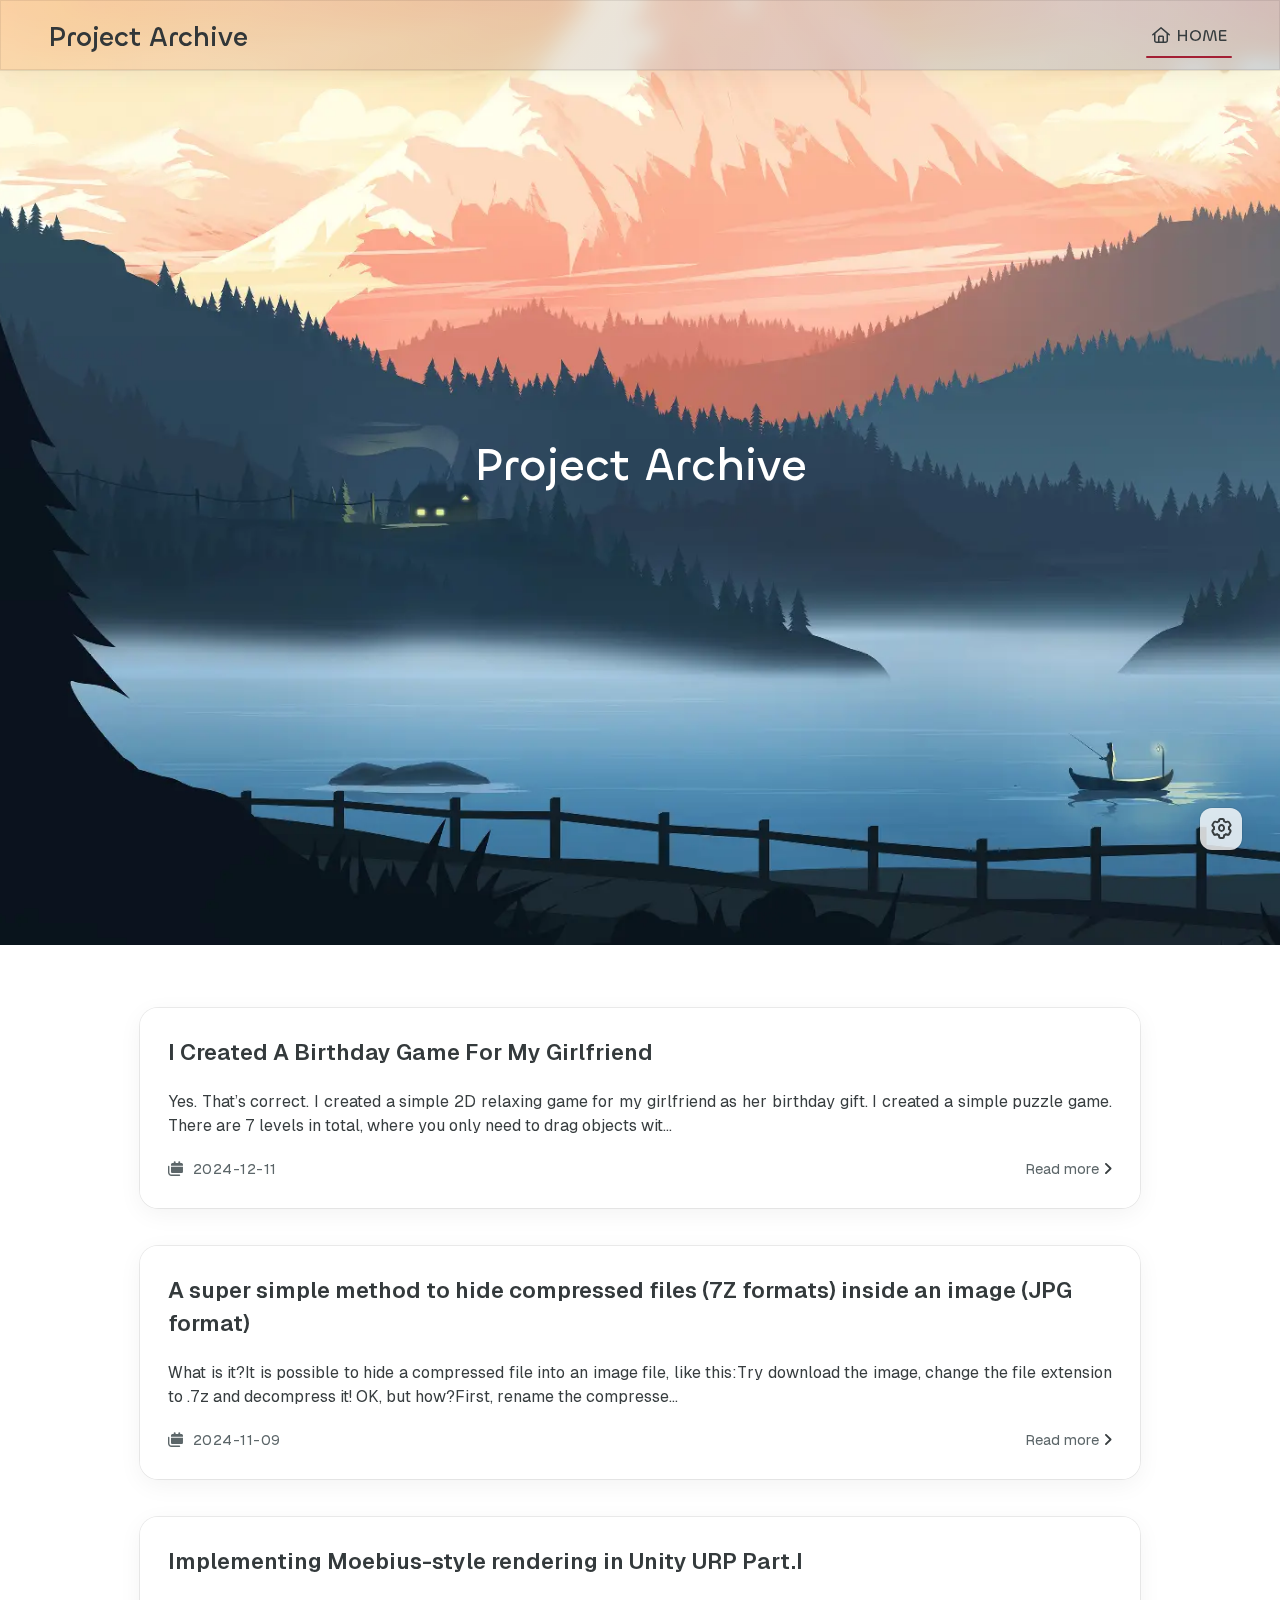
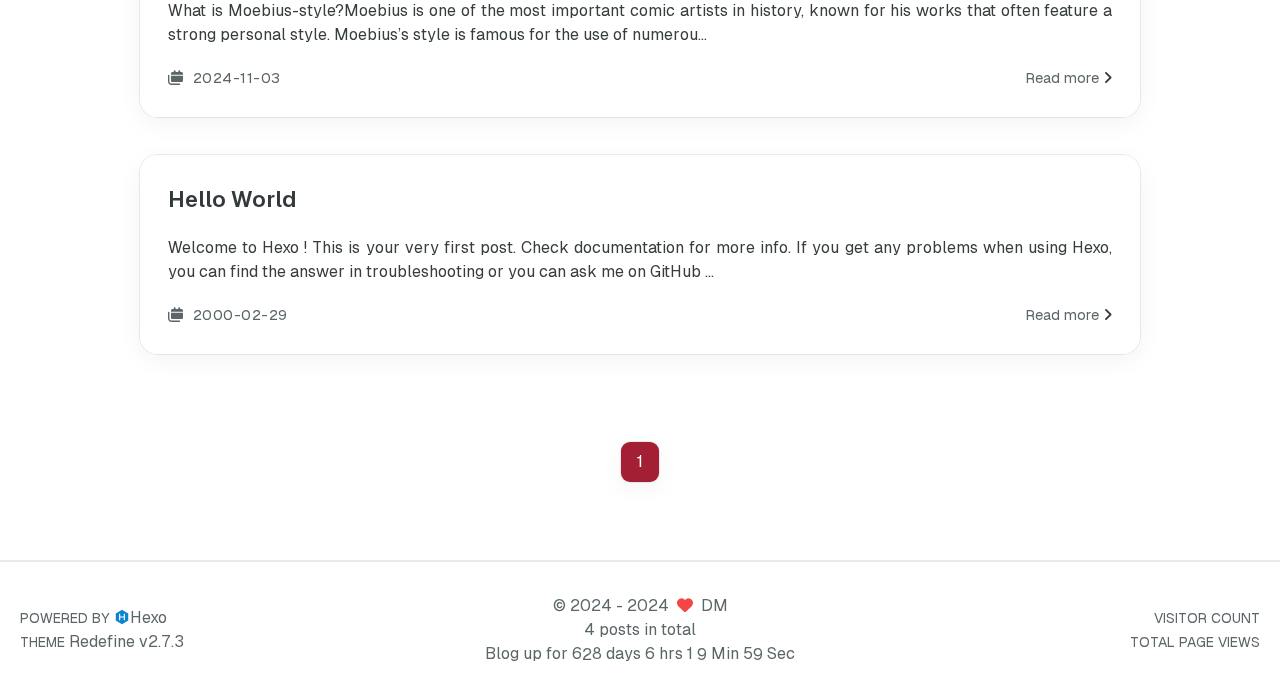
==== commit 777b2f10: "Site updated: 2024-12-11 00:50:14" ====
--- a/index.html
+++ b/index.html
@@ -262,7 +262,7 @@
         <div class="label text-third-text-color text-sm">Categories</div>
     </a>
     <a class="item tag-count-item flex flex-col justify-center items-center w-20" href="/archives">
-        <div class="number text-2xl sm:text-xl text-second-text-color font-semibold">3</div>
+        <div class="number text-2xl sm:text-xl text-second-text-color font-semibold">4</div>
         <div class="label text-third-text-color text-sm">Posts</div>
     </a>
 </div>
@@ -284,6 +284,47 @@
                 
                     <div class="home-content-container">
     <ul class="home-article-list">
+        
+            <li class="home-article-item">
+
+                
+
+                
+
+                
+                <div class="flex flex-col gap-5 px-7 pb-7 pt-7">
+                    <h3 class="home-article-title">
+                        <a href="/2024/12/11/BirthdayGame/">
+                            I Created A Birthday Game For My Girlfriend
+                        </a>
+                    </h3>
+
+                    <div class="home-article-content markdown-body">
+                        
+                            
+                            Yes. That’s correct. I created a simple 2D relaxing game for my girlfriend as her birthday gift.
+I created a simple puzzle game. There are 7 levels in total, where you only need to drag objects wit...
+                        
+                    </div>
+
+                    <div class="home-article-meta-info-container">
+    <div class="home-article-meta-info">
+        <span><i class="fa-solid fa-calendars"></i>&nbsp;
+            <span class="home-article-date" data-date="Wed Dec 11 2024 00:27:28 GMT+0800">
+                
+                    2024-12-11
+                
+            </span>
+        </span>
+        
+        
+    </div>
+
+    <a href="/2024/12/11/BirthdayGame/">Read more<span class="seo-reader-text">I Created A Birthday Game For My Girlfriend</span>&nbsp;<i class="fa-solid fa-angle-right"></i></a>
+</div>
+
+                </div>
+            </li>
         
             <li class="home-article-item">
 
@@ -440,7 +481,7 @@
                 
                 <p class="post-count space-x-0.5">
                     <span>
-                        3 posts in total
+                        4 posts in total
                     </span>
                     
                 </p>
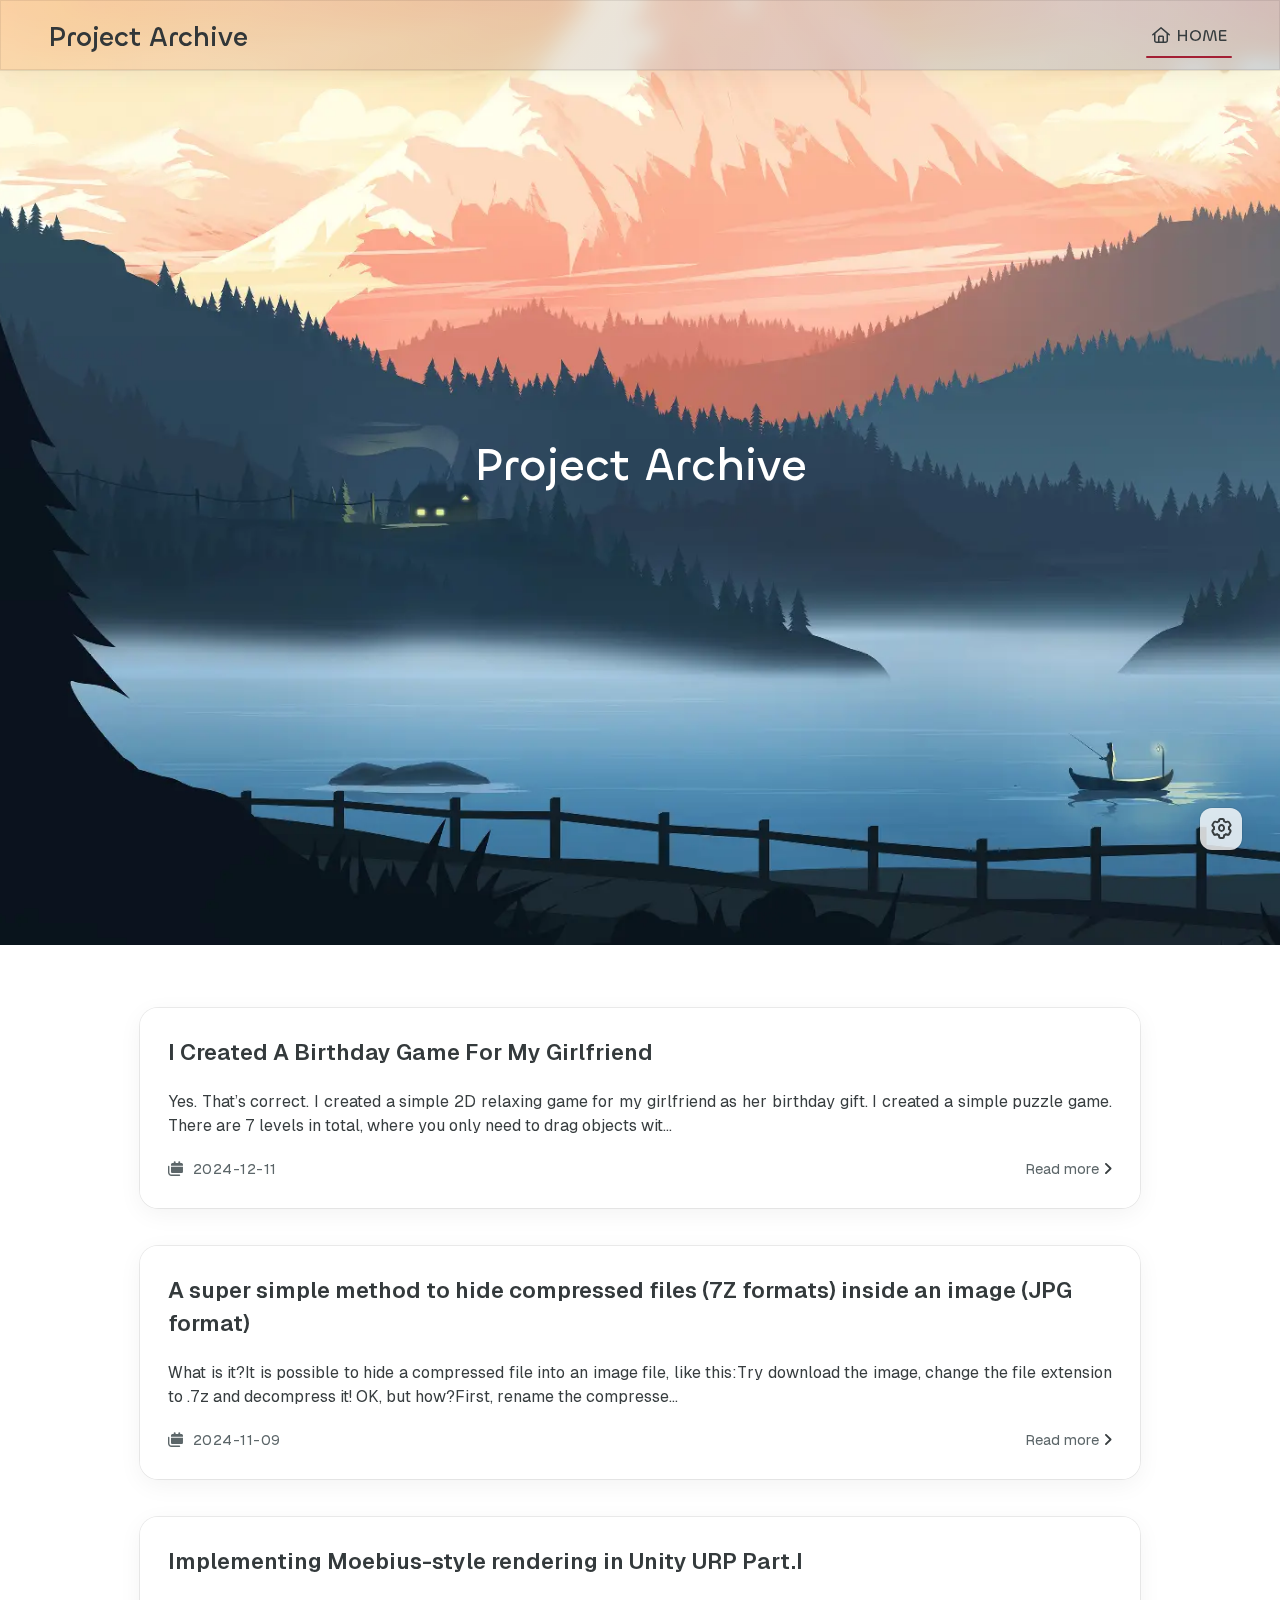
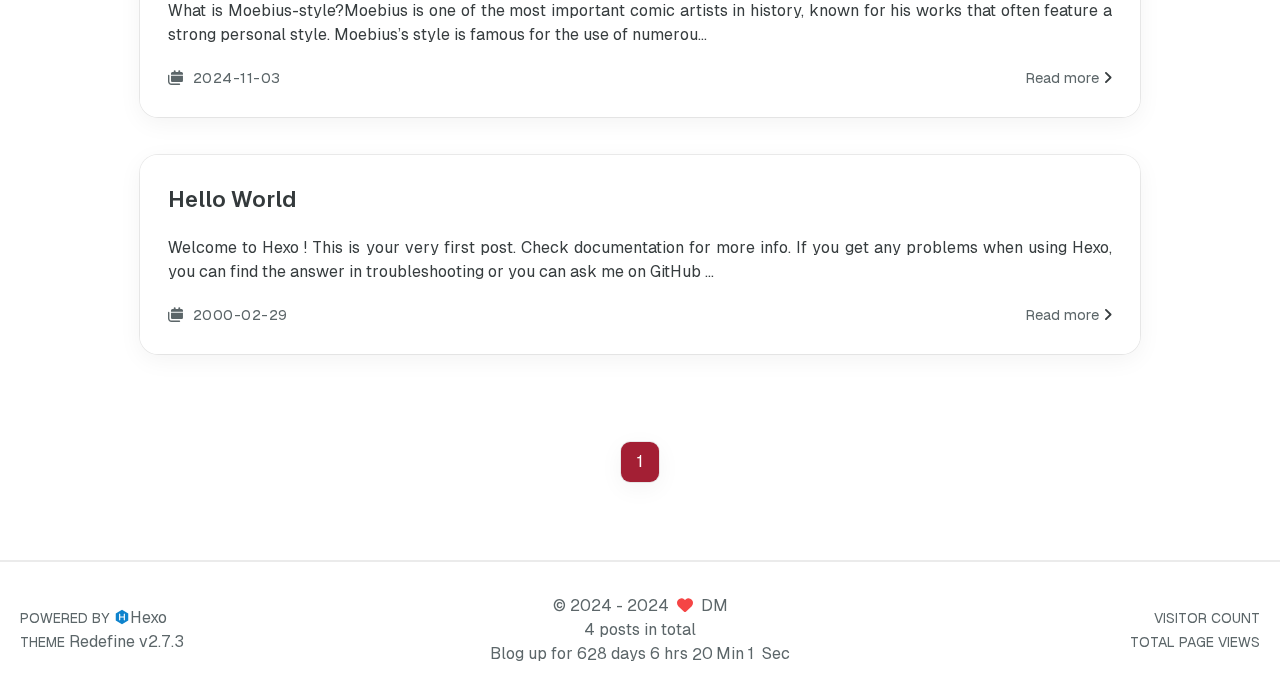
==== commit 7fcd1bf1: "Site updated: 2024-12-14 17:02:31" ====
--- a/index.html
+++ b/index.html
@@ -13,14 +13,14 @@
     
     <!--- Seo Part-->
     
-    <link rel="canonical" href="http://example.com/"/>
+    <link rel="canonical" href="http://dmtyler.github.io/"/>
     <meta name="robots" content="index,follow">
     <meta name="googlebot" content="index,follow">
     <meta name="revisit-after" content="1 days">
     
         <meta property="og:type" content="website">
 <meta property="og:title" content="Project Archive">
-<meta property="og:url" content="http://example.com/index.html">
+<meta property="og:url" content="http://dmtyler.github.io/index.html">
 <meta property="og:site_name" content="Project Archive">
 <meta property="og:locale" content="en_US">
 <meta property="article:author" content="DM">
@@ -72,7 +72,7 @@
     
 
     <script id="hexo-configurations">
-    window.config = {"hostname":"example.com","root":"/","language":"en"};
+    window.config = {"hostname":"dmtyler.github.io","root":"/","language":"en"};
     window.theme = {"articles":{"style":{"font_size":"16px","line_height":1.5,"image_border_radius":"14px","image_alignment":"center","image_caption":false,"link_icon":true,"title_alignment":"left","headings_top_spacing":{"h1":"3.2rem","h2":"2.4rem","h3":"1.9rem","h4":"1.6rem","h5":"1.4rem","h6":"1.3rem"}},"word_count":{"enable":true,"count":true,"min2read":true},"author_label":{"enable":true,"auto":false,"list":[]},"code_block":{"copy":true,"style":"mac","highlight_theme":{"light":"github","dark":"vs2015"},"font":{"enable":false,"family":null,"url":null}},"toc":{"enable":true,"max_depth":3,"number":false,"expand":true,"init_open":true},"copyright":{"enable":true,"default":"cc_by_nc_sa"},"lazyload":true,"recommendation":{"enable":false,"title":"推荐阅读","limit":3,"mobile_limit":2,"placeholder":"/images/wallhaven-wqery6-light.webp","skip_dirs":[]}},"colors":{"primary":"#A31F34","secondary":null,"default_mode":"light"},"global":{"fonts":{"chinese":{"enable":false,"family":null,"url":null},"english":{"enable":false,"family":null,"url":null},"title":{"enable":false,"family":null,"url":null}},"content_max_width":"1000px","sidebar_width":"210px","hover":{"shadow":true,"scale":false},"scroll_progress":{"bar":false,"percentage":true},"website_counter":{"url":"https://cn.vercount.one/js","enable":true,"site_pv":true,"site_uv":true,"post_pv":true},"single_page":true,"preloader":{"enable":false,"custom_message":null},"open_graph":true,"google_analytics":{"enable":false,"id":null}},"home_banner":{"enable":true,"style":"fixed","image":{"light":"/images/wallhaven-wqery6-light.webp","dark":"/images/wallhaven-wqery6-dark.webp"},"title":"Project Archive","subtitle":{"text":[],"hitokoto":{"enable":false,"show_author":false,"api":"https://v1.hitokoto.cn"},"typing_speed":100,"backing_speed":80,"starting_delay":500,"backing_delay":1500,"loop":true,"smart_backspace":true},"text_color":{"light":"#fff","dark":"#d1d1b6"},"text_style":{"title_size":"2.8rem","subtitle_size":"1.5rem","line_height":1.2},"custom_font":{"enable":false,"family":null,"url":null},"social_links":{"enable":false,"style":"default","links":{"github":null,"instagram":null,"zhihu":null,"twitter":null,"email":null},"qrs":{"weixin":null}}},"plugins":{"feed":{"enable":false},"aplayer":{"enable":false,"type":"fixed","audios":[{"name":null,"artist":null,"url":null,"cover":null,"lrc":null}]},"mermaid":{"enable":false,"version":"9.3.0"}},"version":"2.7.3","navbar":{"auto_hide":false,"color":{"left":"#f78736","right":"#367df7","transparency":35},"width":{"home":"1200px","pages":"1000px"},"links":{"Home":{"path":"/","icon":"fa-regular fa-house"}},"search":{"enable":false,"preload":true}},"page_templates":{"friends_column":2,"tags_style":"blur"},"home":{"sidebar":{"enable":false,"position":"right","first_item":"menu","announcement":null,"show_on_mobile":true,"links":null},"article_date_format":"auto","excerpt_length":200,"categories":{"enable":true,"limit":3},"tags":{"enable":true,"limit":3}},"footerStart":"2024/11/3 00:00:00"};
     window.lang_ago = {"second":"%s seconds ago","minute":"%s minutes ago","hour":"%s hours ago","day":"%s days ago","week":"%s weeks ago","month":"%s months ago","year":"%s years ago"};
     window.data = {"masonry":false};
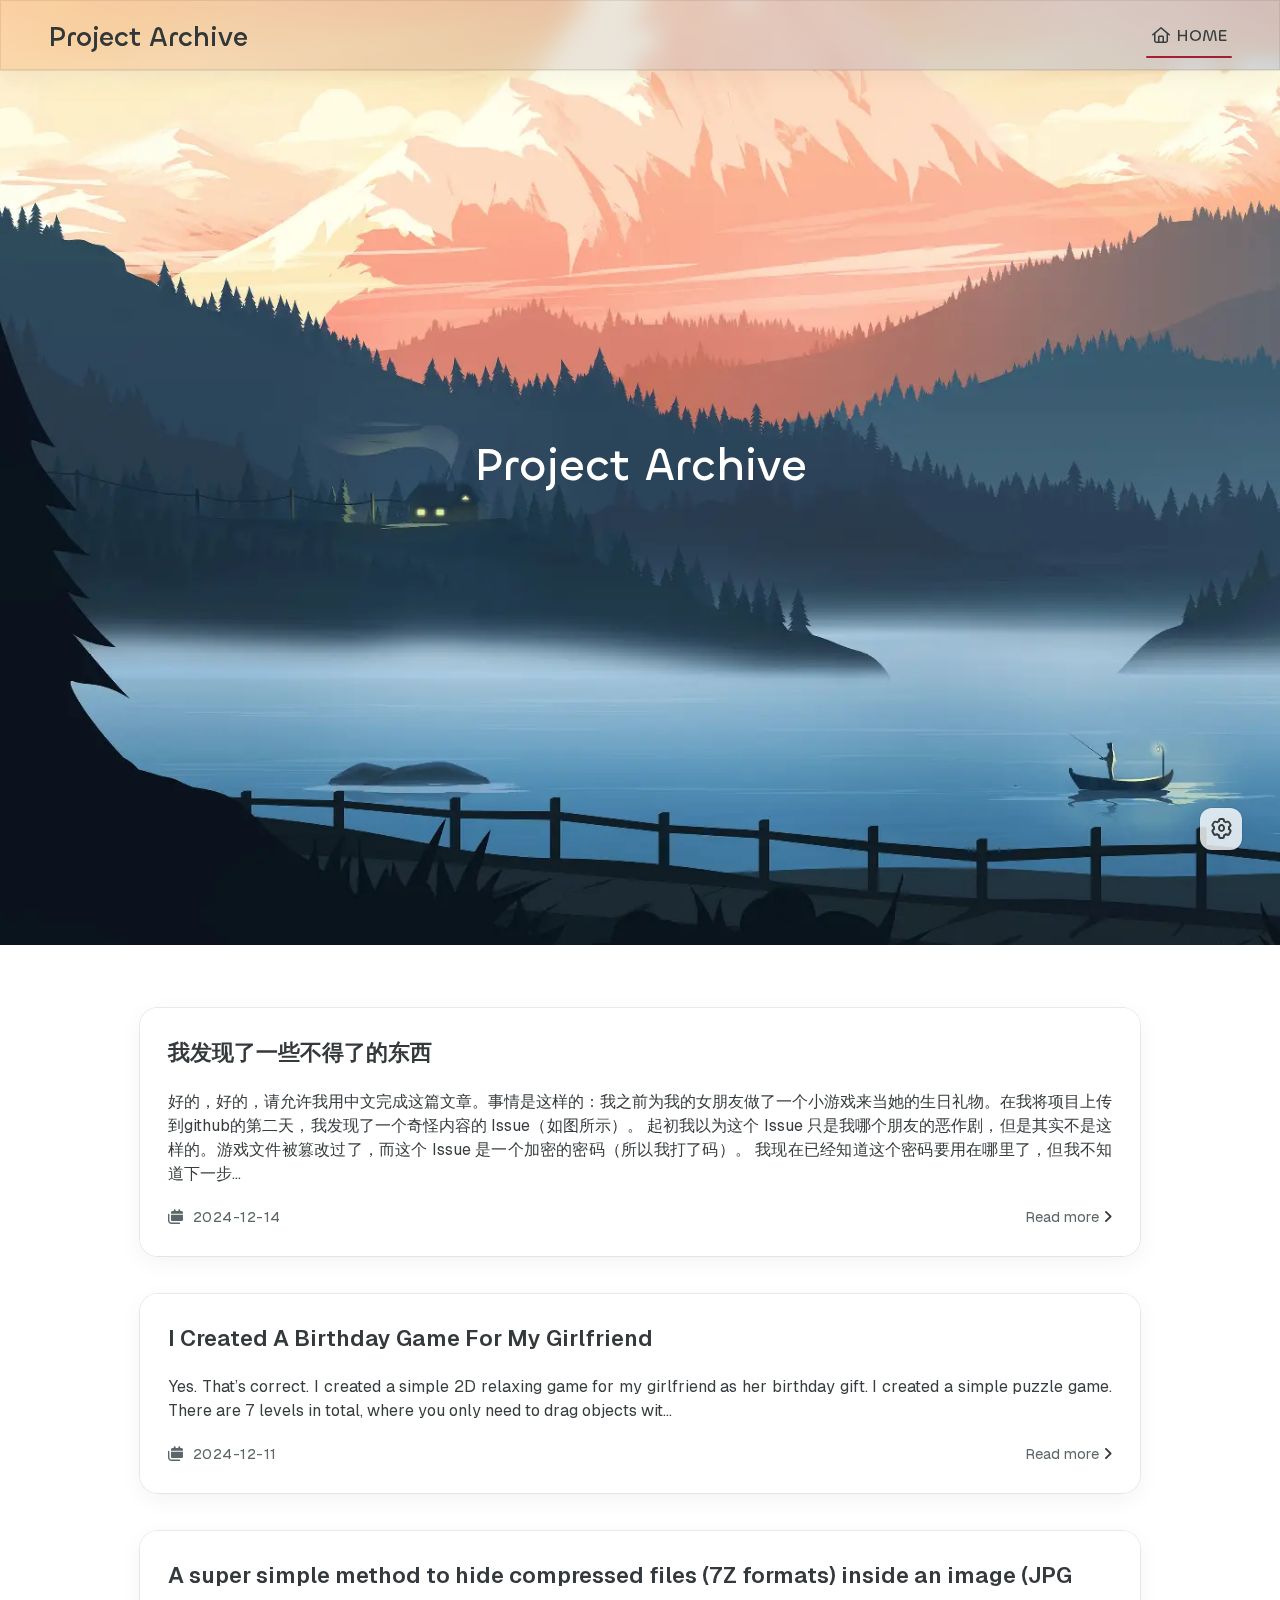
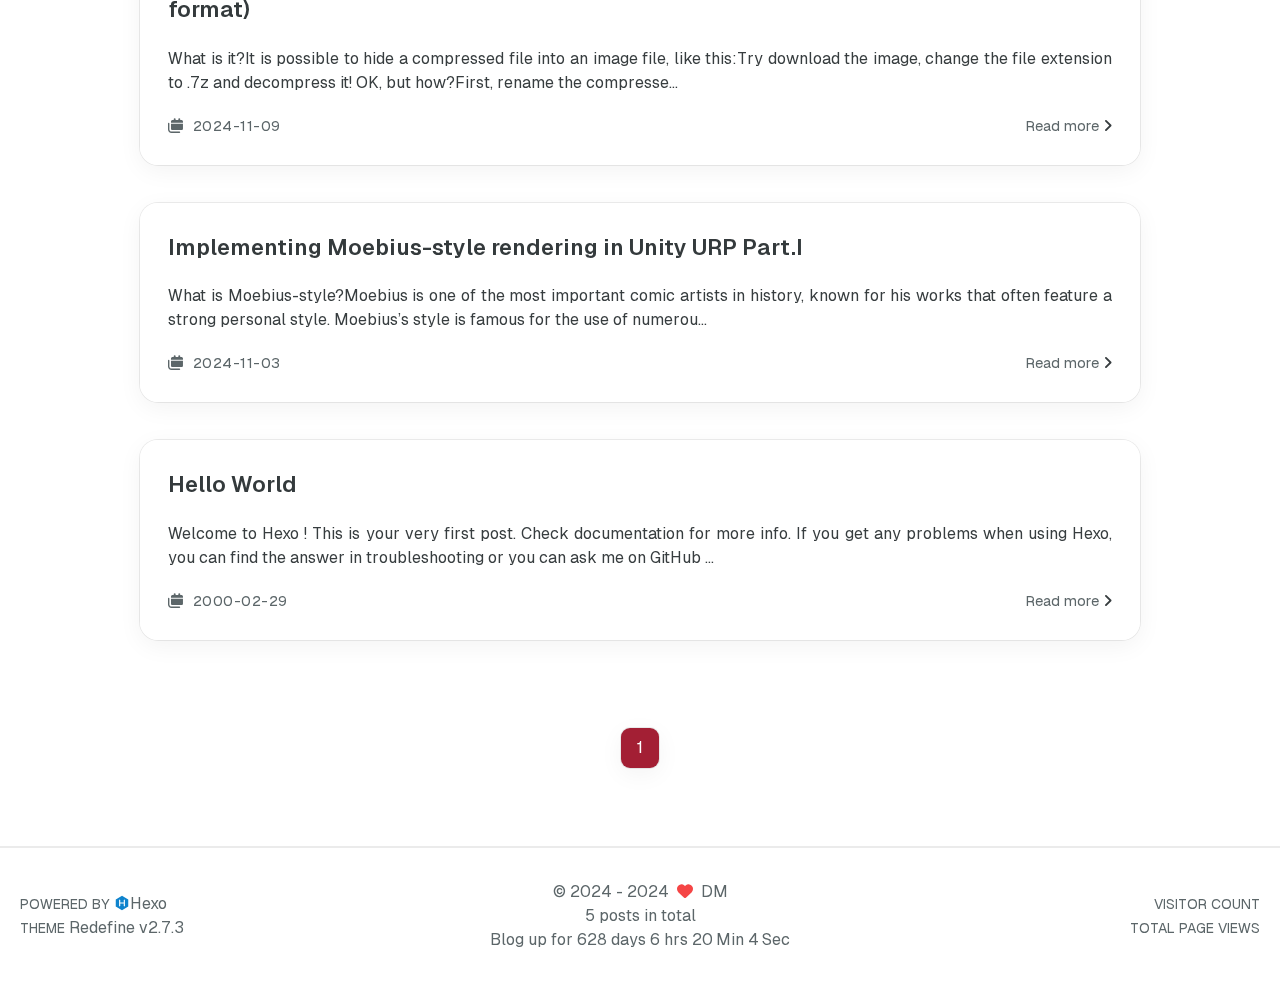
==== commit ae0dce8a: "Site updated: 2024-12-14 17:10:57" ====
--- a/index.html
+++ b/index.html
@@ -262,7 +262,7 @@
         <div class="label text-third-text-color text-sm">Categories</div>
     </a>
     <a class="item tag-count-item flex flex-col justify-center items-center w-20" href="/archives">
-        <div class="number text-2xl sm:text-xl text-second-text-color font-semibold">4</div>
+        <div class="number text-2xl sm:text-xl text-second-text-color font-semibold">5</div>
         <div class="label text-third-text-color text-sm">Posts</div>
     </a>
 </div>
@@ -284,6 +284,49 @@
                 
                     <div class="home-content-container">
     <ul class="home-article-list">
+        
+            <li class="home-article-item">
+
+                
+
+                
+
+                
+                <div class="flex flex-col gap-5 px-7 pb-7 pt-7">
+                    <h3 class="home-article-title">
+                        <a href="/2024/12/14/hint/">
+                            我发现了一些不得了的东西
+                        </a>
+                    </h3>
+
+                    <div class="home-article-content markdown-body">
+                        
+                            
+                            好的，好的，请允许我用中文完成这篇文章。事情是这样的：我之前为我的女朋友做了一个小游戏来当她的生日礼物。在我将项目上传到github的第二天，我发现了一个奇怪内容的 Issue（如图所示）。
+
+起初我以为这个 Issue 只是我哪个朋友的恶作剧，但是其实不是这样的。游戏文件被篡改过了，而这个 Issue 是一个加密的密码（所以我打了码）。
+我现在已经知道这个密码要用在哪里了，但我不知道下一步...
+                        
+                    </div>
+
+                    <div class="home-article-meta-info-container">
+    <div class="home-article-meta-info">
+        <span><i class="fa-solid fa-calendars"></i>&nbsp;
+            <span class="home-article-date" data-date="Sat Dec 14 2024 17:03:56 GMT+0800">
+                
+                    2024-12-14
+                
+            </span>
+        </span>
+        
+        
+    </div>
+
+    <a href="/2024/12/14/hint/">Read more<span class="seo-reader-text">我发现了一些不得了的东西</span>&nbsp;<i class="fa-solid fa-angle-right"></i></a>
+</div>
+
+                </div>
+            </li>
         
             <li class="home-article-item">
 
@@ -481,7 +524,7 @@
                 
                 <p class="post-count space-x-0.5">
                     <span>
-                        4 posts in total
+                        5 posts in total
                     </span>
                     
                 </p>
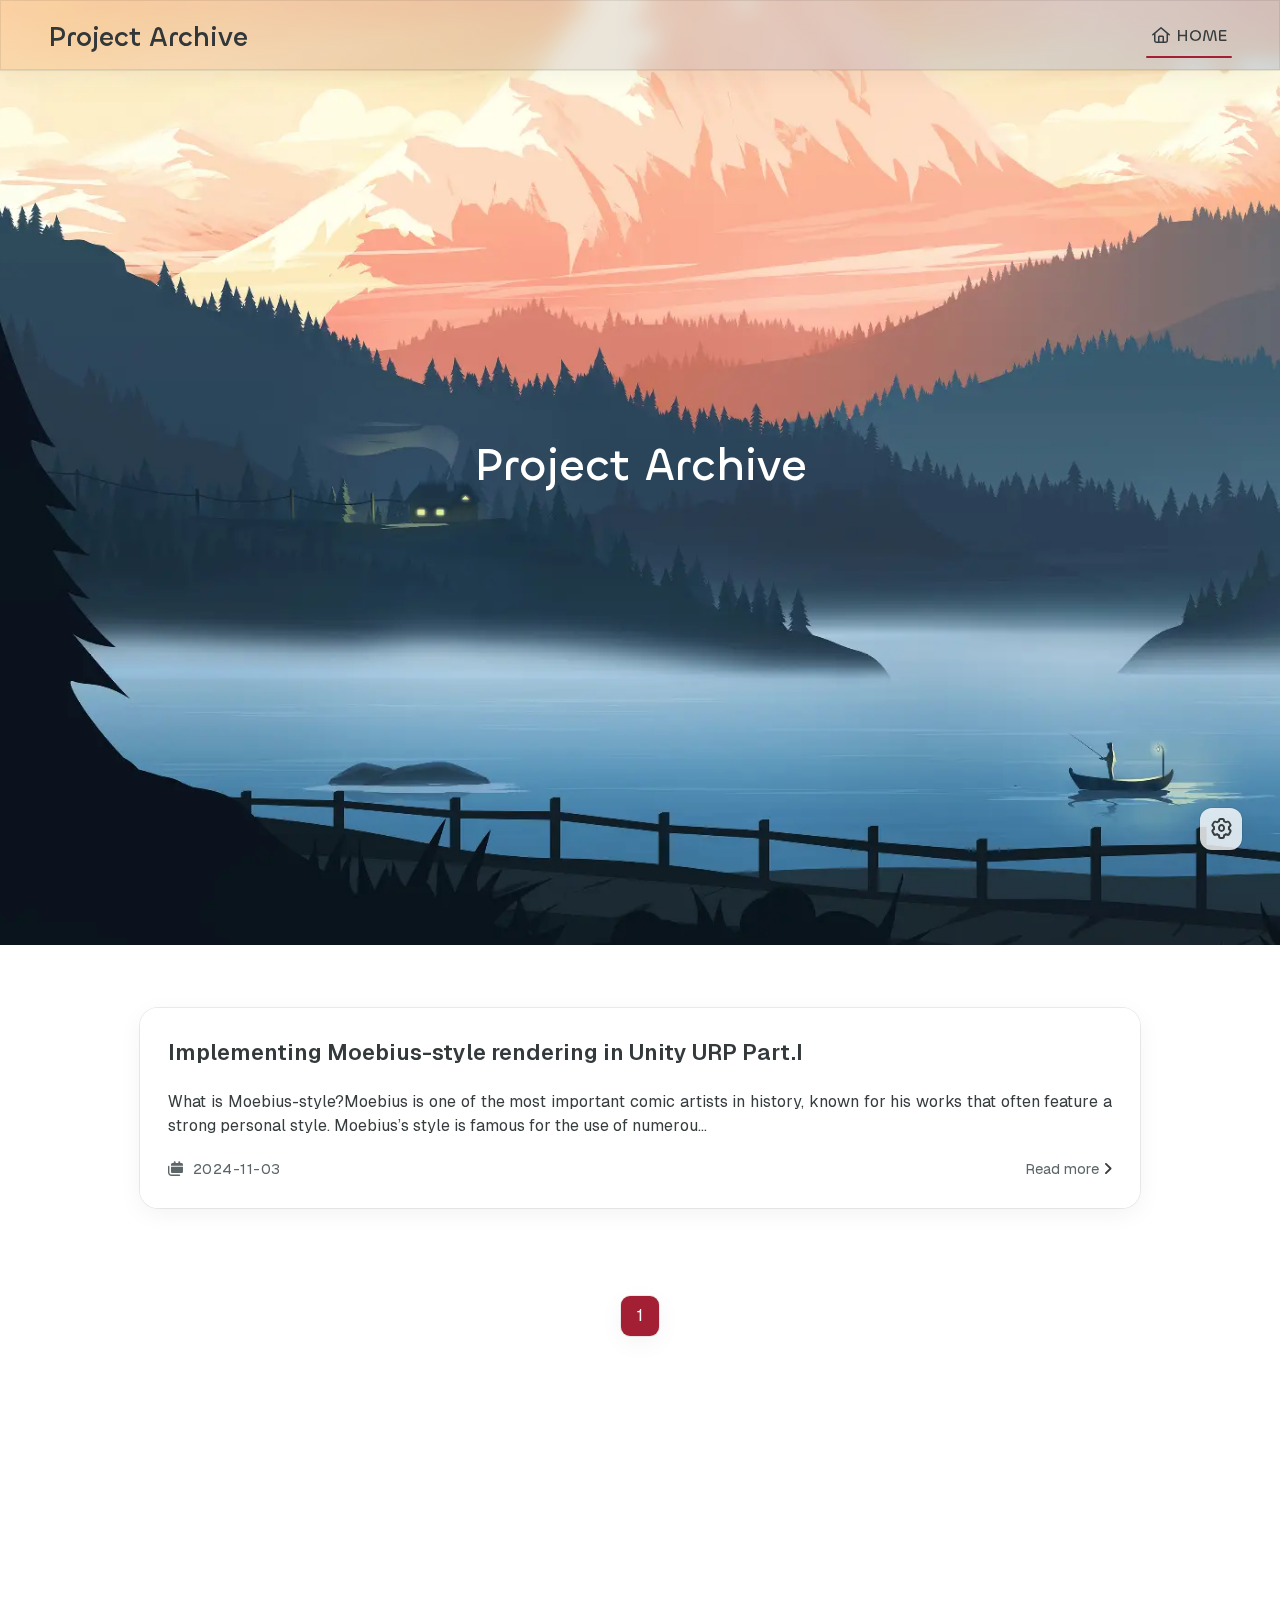
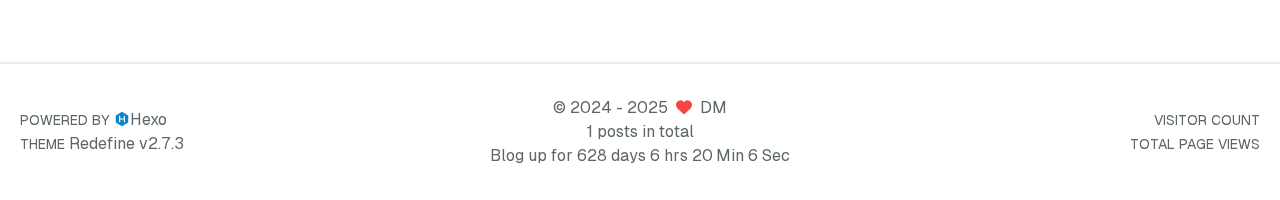
==== commit 61aacb9d: "Site updated: 2025-01-27 18:46:25" ====
--- a/index.html
+++ b/index.html
@@ -262,7 +262,7 @@
         <div class="label text-third-text-color text-sm">Categories</div>
     </a>
     <a class="item tag-count-item flex flex-col justify-center items-center w-20" href="/archives">
-        <div class="number text-2xl sm:text-xl text-second-text-color font-semibold">5</div>
+        <div class="number text-2xl sm:text-xl text-second-text-color font-semibold">1</div>
         <div class="label text-third-text-color text-sm">Posts</div>
     </a>
 </div>
@@ -284,131 +284,6 @@
                 
                     <div class="home-content-container">
     <ul class="home-article-list">
-        
-            <li class="home-article-item">
-
-                
-
-                
-
-                
-                <div class="flex flex-col gap-5 px-7 pb-7 pt-7">
-                    <h3 class="home-article-title">
-                        <a href="/2024/12/14/hint/">
-                            我发现了一些不得了的东西
-                        </a>
-                    </h3>
-
-                    <div class="home-article-content markdown-body">
-                        
-                            
-                            好的，好的，请允许我用中文完成这篇文章。事情是这样的：我之前为我的女朋友做了一个小游戏来当她的生日礼物。在我将项目上传到github的第二天，我发现了一个奇怪内容的 Issue（如图所示）。
-
-起初我以为这个 Issue 只是我哪个朋友的恶作剧，但是其实不是这样的。游戏文件被篡改过了，而这个 Issue 是一个加密的密码（所以我打了码）。
-我现在已经知道这个密码要用在哪里了，但我不知道下一步...
-                        
-                    </div>
-
-                    <div class="home-article-meta-info-container">
-    <div class="home-article-meta-info">
-        <span><i class="fa-solid fa-calendars"></i>&nbsp;
-            <span class="home-article-date" data-date="Sat Dec 14 2024 17:03:56 GMT+0800">
-                
-                    2024-12-14
-                
-            </span>
-        </span>
-        
-        
-    </div>
-
-    <a href="/2024/12/14/hint/">Read more<span class="seo-reader-text">我发现了一些不得了的东西</span>&nbsp;<i class="fa-solid fa-angle-right"></i></a>
-</div>
-
-                </div>
-            </li>
-        
-            <li class="home-article-item">
-
-                
-
-                
-
-                
-                <div class="flex flex-col gap-5 px-7 pb-7 pt-7">
-                    <h3 class="home-article-title">
-                        <a href="/2024/12/11/BirthdayGame/">
-                            I Created A Birthday Game For My Girlfriend
-                        </a>
-                    </h3>
-
-                    <div class="home-article-content markdown-body">
-                        
-                            
-                            Yes. That’s correct. I created a simple 2D relaxing game for my girlfriend as her birthday gift.
-I created a simple puzzle game. There are 7 levels in total, where you only need to drag objects wit...
-                        
-                    </div>
-
-                    <div class="home-article-meta-info-container">
-    <div class="home-article-meta-info">
-        <span><i class="fa-solid fa-calendars"></i>&nbsp;
-            <span class="home-article-date" data-date="Wed Dec 11 2024 00:27:28 GMT+0800">
-                
-                    2024-12-11
-                
-            </span>
-        </span>
-        
-        
-    </div>
-
-    <a href="/2024/12/11/BirthdayGame/">Read more<span class="seo-reader-text">I Created A Birthday Game For My Girlfriend</span>&nbsp;<i class="fa-solid fa-angle-right"></i></a>
-</div>
-
-                </div>
-            </li>
-        
-            <li class="home-article-item">
-
-                
-
-                
-
-                
-                <div class="flex flex-col gap-5 px-7 pb-7 pt-7">
-                    <h3 class="home-article-title">
-                        <a href="/2024/11/09/ZipJpg/">
-                            A super simple method to hide compressed files (7Z formats) inside an image (JPG format)
-                        </a>
-                    </h3>
-
-                    <div class="home-article-content markdown-body">
-                        
-                            
-                            What is it?It is possible to hide a compressed file into an image file, like this:Try download the image, change the file extension to .7z and decompress it!
-OK, but how?First, rename the compresse...
-                        
-                    </div>
-
-                    <div class="home-article-meta-info-container">
-    <div class="home-article-meta-info">
-        <span><i class="fa-solid fa-calendars"></i>&nbsp;
-            <span class="home-article-date" data-date="Sat Nov 09 2024 22:50:28 GMT+0800">
-                
-                    2024-11-09
-                
-            </span>
-        </span>
-        
-        
-    </div>
-
-    <a href="/2024/11/09/ZipJpg/">Read more<span class="seo-reader-text">A super simple method to hide compressed files (7Z formats) inside an image (JPG format)</span>&nbsp;<i class="fa-solid fa-angle-right"></i></a>
-</div>
-
-                </div>
-            </li>
         
             <li class="home-article-item">
 
@@ -450,46 +325,6 @@
                 </div>
             </li>
         
-            <li class="home-article-item">
-
-                
-
-                
-
-                
-                <div class="flex flex-col gap-5 px-7 pb-7 pt-7">
-                    <h3 class="home-article-title">
-                        <a href="/2000/02/29/hello-world/">
-                            Hello World
-                        </a>
-                    </h3>
-
-                    <div class="home-article-content markdown-body">
-                        
-                            
-                            Welcome to Hexo ! This is your very first post. Check documentation  for more info. If you get any problems when using Hexo, you can find the answer in troubleshooting  or you can ask me on GitHub ...
-                        
-                    </div>
-
-                    <div class="home-article-meta-info-container">
-    <div class="home-article-meta-info">
-        <span><i class="fa-solid fa-calendars"></i>&nbsp;
-            <span class="home-article-date" data-date="Tue Feb 29 2000 00:00:00 GMT+0800">
-                
-                    2000-02-29
-                
-            </span>
-        </span>
-        
-        
-    </div>
-
-    <a href="/2000/02/29/hello-world/">Read more<span class="seo-reader-text">Hello World</span>&nbsp;<i class="fa-solid fa-angle-right"></i></a>
-</div>
-
-                </div>
-            </li>
-        
     </ul>
 
     <div class="home-paginator px-7 py-5">
@@ -519,12 +354,12 @@
               <span>2024</span>
               -
             
-            2024&nbsp;&nbsp;<i class="fa-solid fa-heart fa-beat" style="--fa-animation-duration: 0.5s; color: #f54545"></i>&nbsp;&nbsp;<a href="/">DM</a>
+            2025&nbsp;&nbsp;<i class="fa-solid fa-heart fa-beat" style="--fa-animation-duration: 0.5s; color: #f54545"></i>&nbsp;&nbsp;<a href="/">DM</a>
             
                 
                 <p class="post-count space-x-0.5">
                     <span>
-                        5 posts in total
+                        1 posts in total
                     </span>
                     
                 </p>
